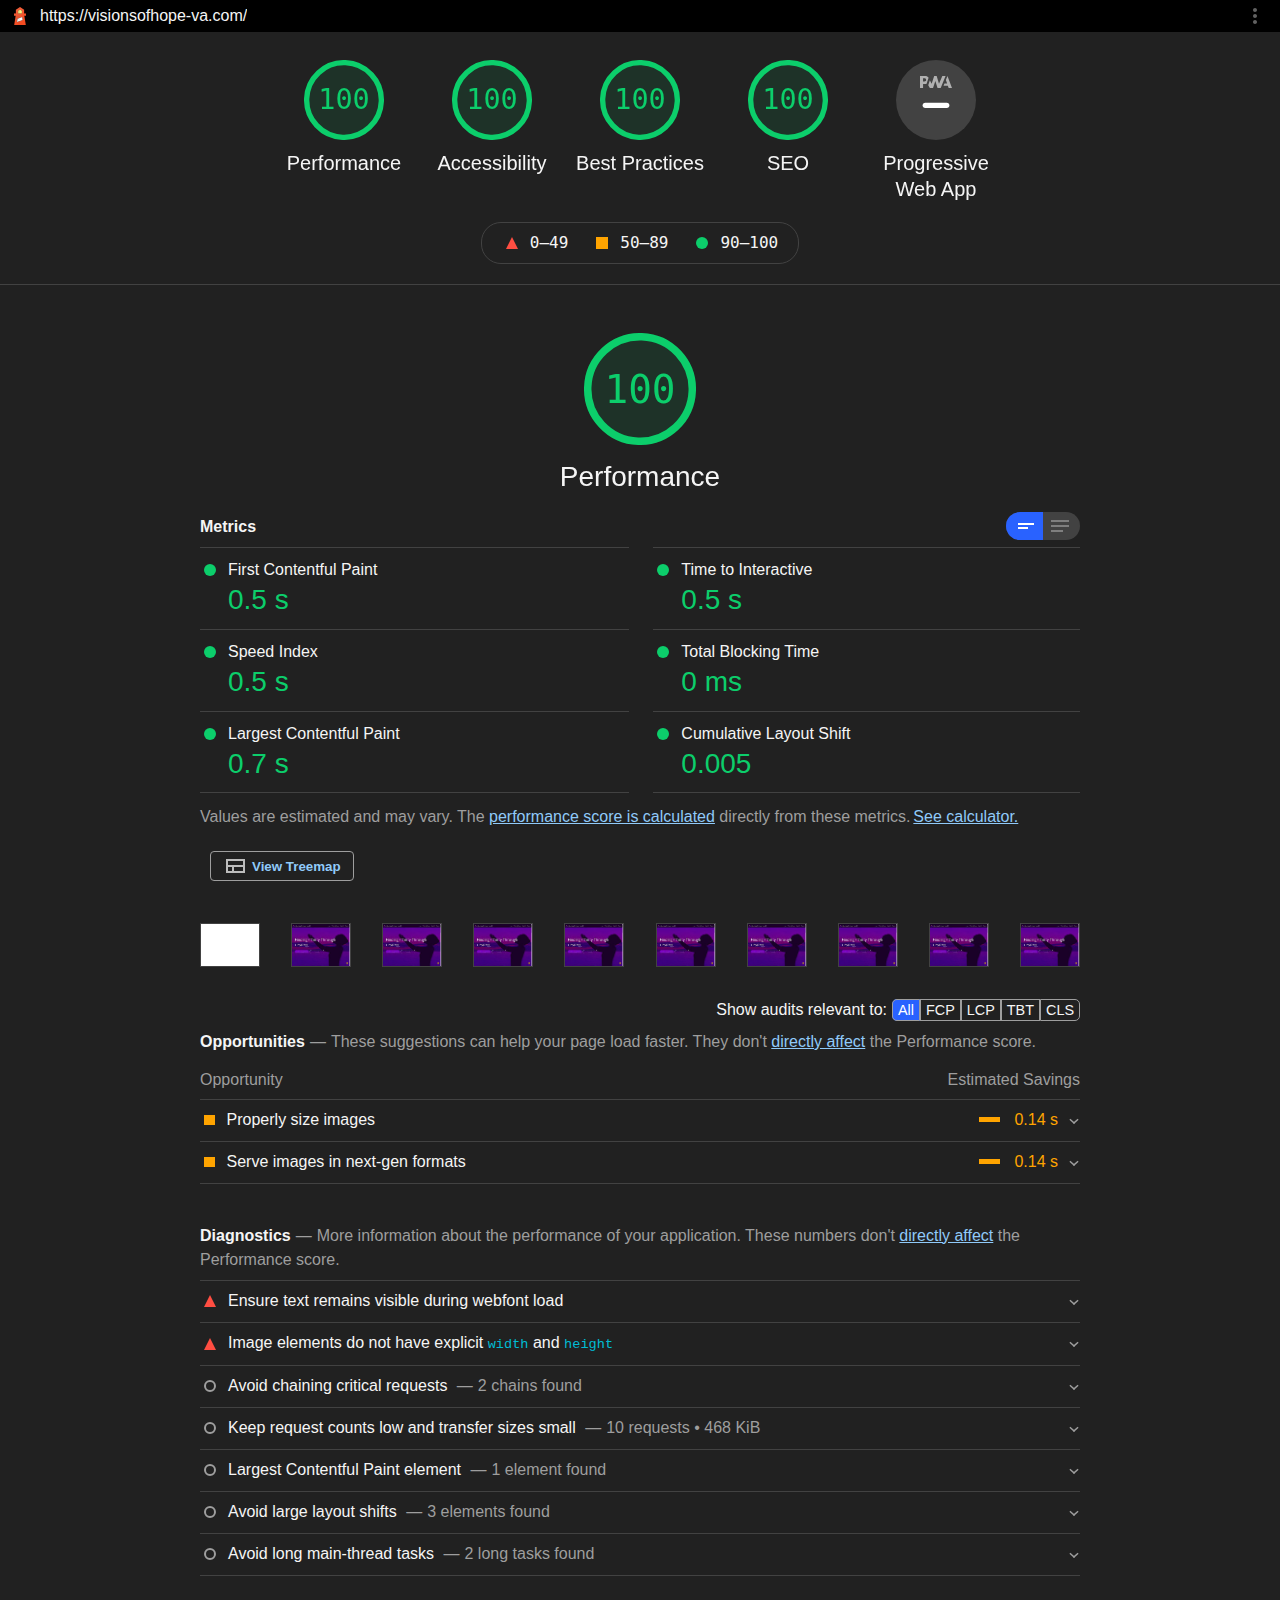
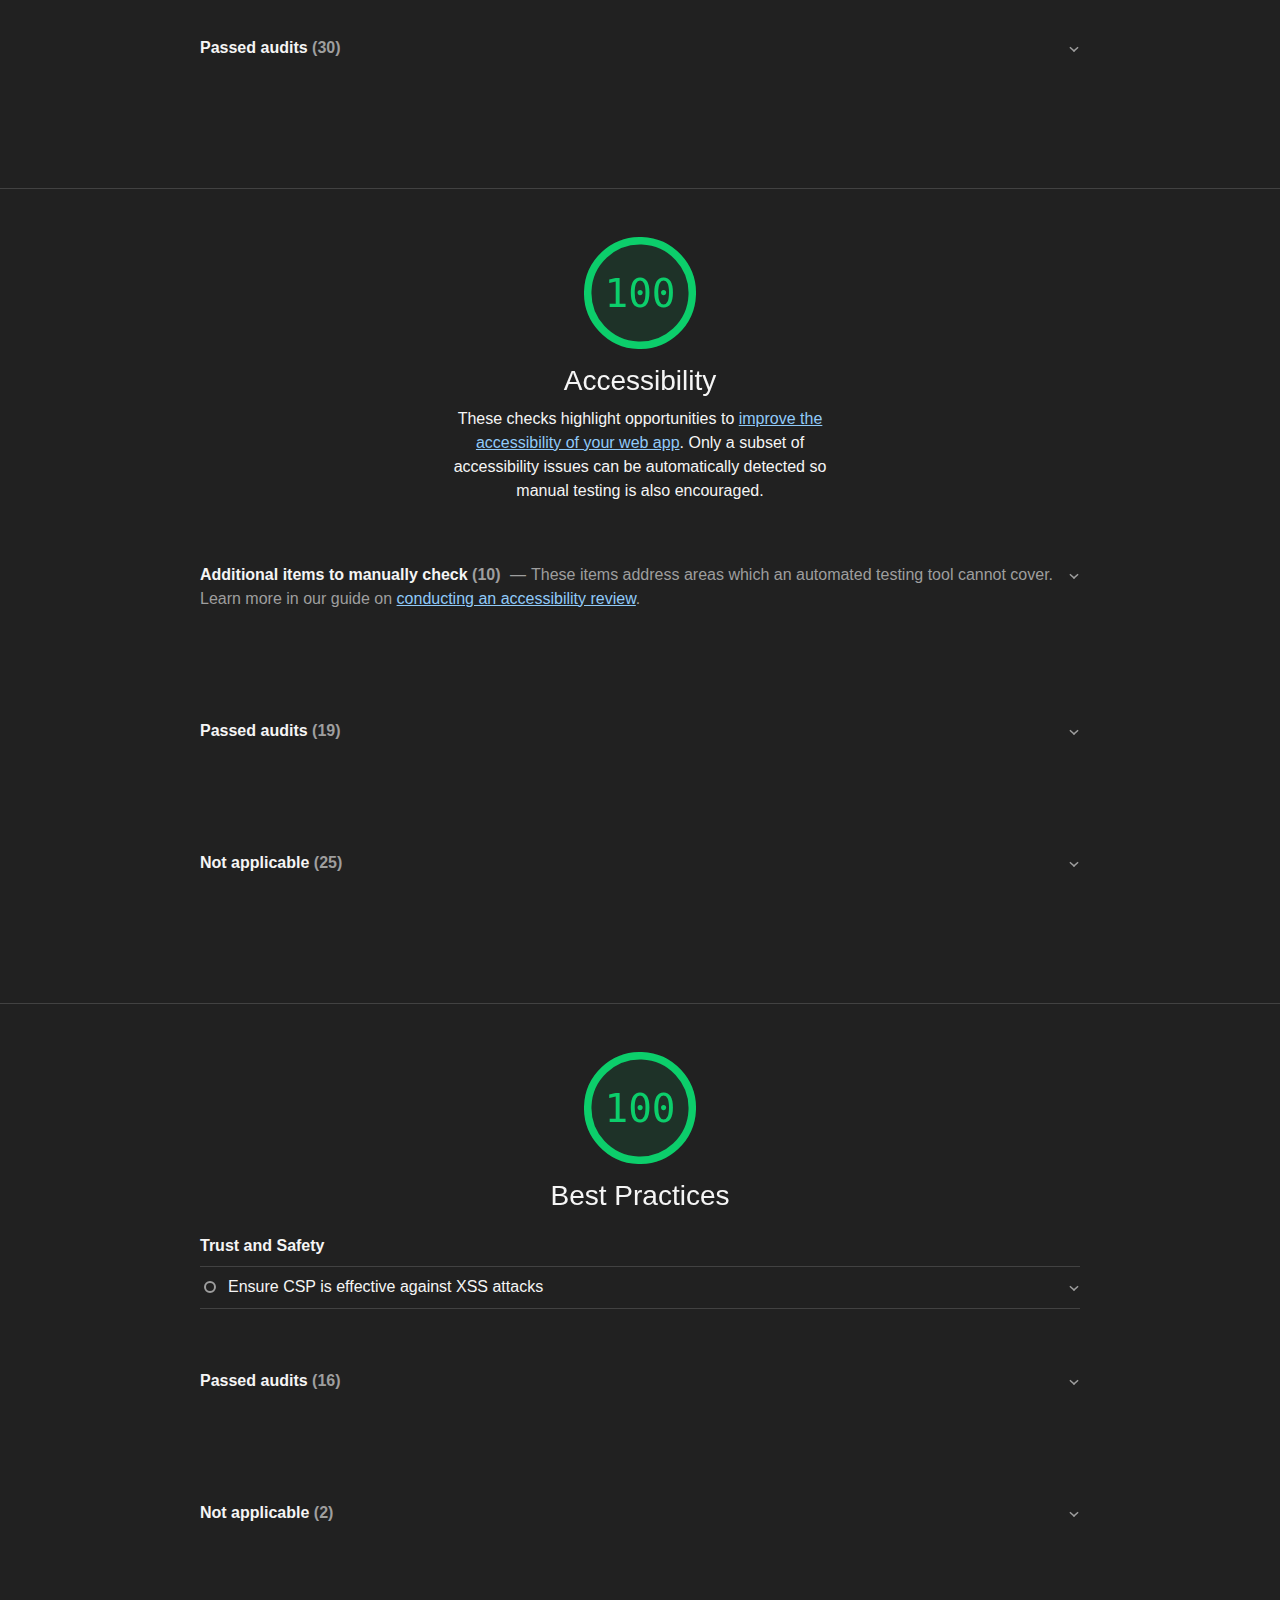
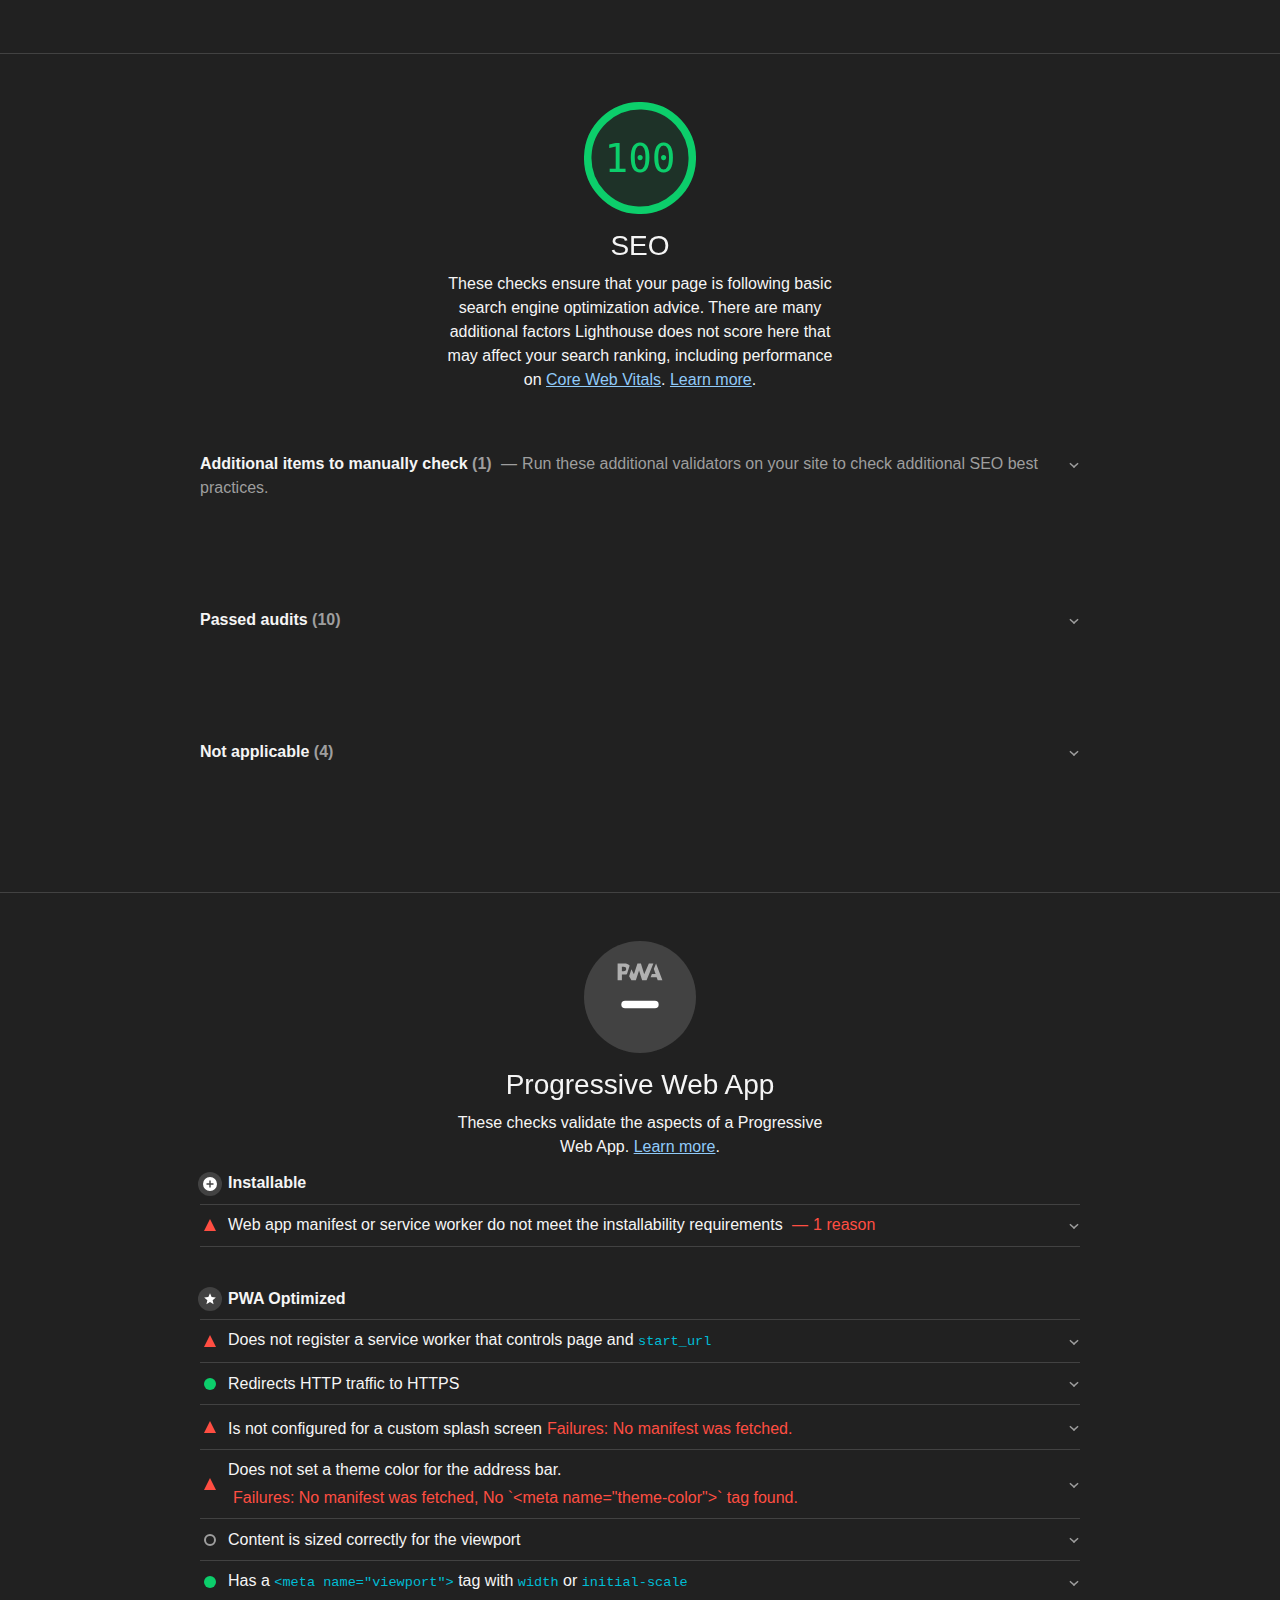
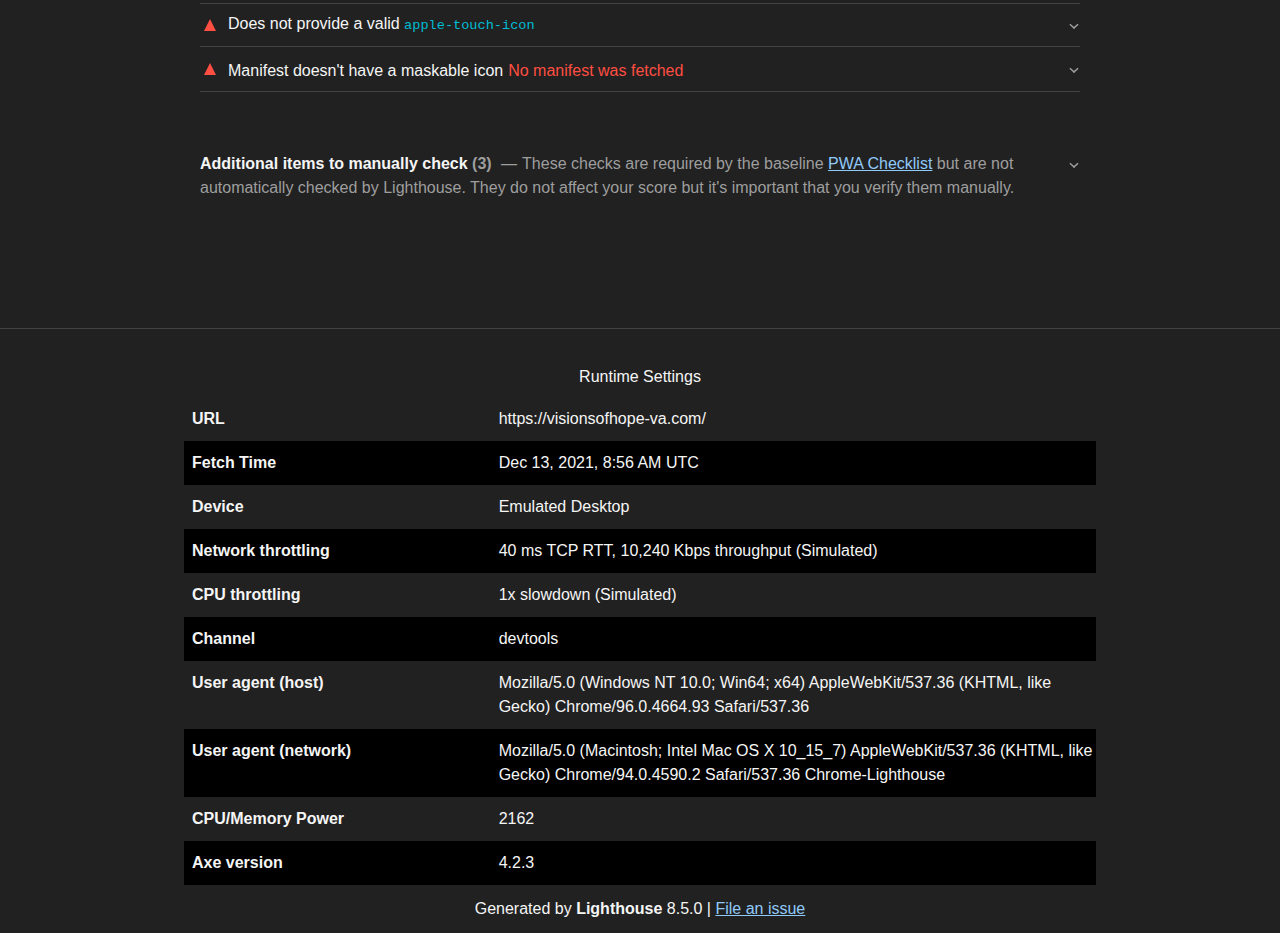
==== visionsofhope_lighthouse.html @ 6f6ae731 "added link to vohps lighthouse scores" ====
<!--
@license
Copyright 2018 The Lighthouse Authors. All Rights Reserved.

Licensed under the Apache License, Version 2.0 (the "License");
you may not use this file except in compliance with the License.
You may obtain a copy of the License at

http://www.apache.org/licenses/LICENSE-2.0

Unless required by applicable law or agreed to in writing, software
distributed under the License is distributed on an "AS-IS" BASIS,
WITHOUT WARRANTIES OR CONDITIONS OF ANY KIND, either express or implied.
See the License for the specific language governing permissions and
limitations under the License.
-->
<!doctype html>
<html lang="en">
<head>
  <meta charset="utf-8">
  <meta name="viewport" content="width=device-width, initial-scale=1, minimum-scale=1">
  <link rel="icon" href="[data-uri]">
  <title>Lighthouse Report</title>
  <style>/**
 * @license
 * Copyright 2017 The Lighthouse Authors. All Rights Reserved.
 *
 * Licensed under the Apache License, Version 2.0 (the "License");
 * you may not use this file except in compliance with the License.
 * You may obtain a copy of the License at
 *
 *      http://www.apache.org/licenses/LICENSE-2.0
 *
 * Unless required by applicable law or agreed to in writing, software
 * distributed under the License is distributed on an "AS-IS" BASIS,
 * WITHOUT WARRANTIES OR CONDITIONS OF ANY KIND, either express or implied.
 * See the License for the specific language governing permissions and
 * limitations under the License.
 */

/*
  Naming convention:

  If a variable is used for a specific component: --{component}-{property name}-{modifier}

  Both {component} and {property name} should be kebab-case. If the target is the entire page,
  use 'report' for the component. The property name should not be abbreviated. Use the
  property name the variable is intended for - if it's used for multiple, a common descriptor
  is fine (ex: 'size' for a variable applied to 'width' and 'height'). If a variable is shared
  across multiple components, either create more variables or just drop the "{component}-"
  part of the name. Append any modifiers at the end (ex: 'big', 'dark').

  For colors: --color-{hue}-{intensity}

  {intensity} is the Material Design tag - 700, A700, etc.
*/
.lh-vars {
  /* Palette using Material Design Colors
   * https://www.materialui.co/colors */
  --color-amber-50: #FFF8E1;
  --color-blue-200: #90CAF9;
  --color-blue-900: #0D47A1;
  --color-blue-A700: #2962FF;
  --color-cyan-500: #00BCD4;
  --color-gray-100: #F5F5F5;
  --color-gray-300: #CFCFCF;
  --color-gray-200: #E0E0E0;
  --color-gray-400: #BDBDBD;
  --color-gray-50: #FAFAFA;
  --color-gray-500: #9E9E9E;
  --color-gray-600: #757575;
  --color-gray-700: #616161;
  --color-gray-800: #424242;
  --color-gray-900: #212121;
  --color-gray: #000000;
  --color-green-700: #018642;
  --color-green: #0CCE6B;
  --color-lime-400: #D3E156;
  --color-orange-50: #FFF3E0;
  --color-orange-700: #D04900;
  --color-orange: #FFA400;
  --color-red-700: #EB0F00;
  --color-red: #FF4E42;
  --color-teal-600: #00897B;
  --color-white: #FFFFFF;

  /* Context-specific colors */
  --color-average-secondary: var(--color-orange-700);
  --color-average: var(--color-orange);
  --color-fail-secondary: var(--color-red-700);
  --color-fail: var(--color-red);
  --color-hover: var(--color-gray-50);
  --color-informative: var(--color-blue-900);
  --color-pass-secondary: var(--color-green-700);
  --color-pass: var(--color-green);
  --color-not-applicable: var(--color-gray-600);

  /* Component variables */
  --audit-description-padding-left: calc(var(--score-icon-size) + var(--score-icon-margin-left) + var(--score-icon-margin-right));
  --audit-explanation-line-height: 16px;
  --audit-group-margin-bottom: 40px;
  --audit-group-padding-vertical: 8px;
  --audit-margin-horizontal: 5px;
  --audit-padding-vertical: 8px;
  --category-header-font-size: 20px;
  --category-padding: 40px;
  --chevron-line-stroke: var(--color-gray-600);
  --chevron-size: 12px;
  --default-padding: 12px;
  --env-item-background-color: var(--color-gray-100);
  --env-item-font-size: 28px;
  --env-item-line-height: 36px;
  --env-item-padding: 10px 0px;
  --env-name-min-width: 220px;
  --footer-padding-vertical: 16px;
  --gauge-circle-size-big: 112px;
  --gauge-circle-size: 80px;
  --gauge-label-font-size-big: 28px;
  --gauge-label-font-size: 20px;
  --gauge-label-line-height-big: 36px;
  --gauge-label-line-height: 26px;
  --gauge-percentage-font-size-big: 38px;
  --gauge-percentage-font-size: 28px;
  --gauge-wrapper-width: 148px;
  --header-line-height: 24px;
  --highlighter-background-color: var(--report-text-color);
  --icon-square-size: calc(var(--score-icon-size) * 0.88);
  --image-preview-size: 48px;
  --metric-toggle-lines-fill: #7F7F7F;
  --metric-value-font-size: 28px;
  --metrics-toggle-background-color: var(--color-gray-200);
  --plugin-badge-background-color: var(--color-white);
  --plugin-badge-size-big: calc(var(--gauge-circle-size-big) / 2.7);
  --plugin-badge-size: calc(var(--gauge-circle-size) / 2.7);
  --plugin-icon-size: 65%;
  --pwa-icon-margin: 0 6px 0 -2px;
  --pwa-icon-size: var(--topbar-logo-size);
  --report-background-color: #fff;
  --report-border-color-secondary: #ebebeb;
  --report-font-family-monospace: 'Roboto Mono', 'Menlo', 'dejavu sans mono', 'Consolas', 'Lucida Console', monospace;
  --report-font-family: Roboto, Helvetica, Arial, sans-serif;
  --report-font-size: 16px;
  --report-icon-size: var(--score-icon-background-size);
  --report-line-height: 24px;
  --report-min-width: 400px;
  --report-monospace-font-size: calc(var(--report-font-size) * 0.85);
  --report-text-color-secondary: var(--color-gray-800);
  --report-text-color: var(--color-gray-900);
  --report-width: calc(60 * var(--report-font-size));
  --score-container-padding: 8px;
  --score-icon-background-size: 24px;
  --score-icon-margin-left: 4px;
  --score-icon-margin-right: 12px;
  --score-icon-margin: 0 var(--score-icon-margin-right) 0 var(--score-icon-margin-left);
  --score-icon-size: 12px;
  --score-icon-size-big: 16px;
  --scores-container-padding: 20px 0 20px 0;
  --scorescale-height: 6px;
  --scorescale-width: 18px;
  --screenshot-overlay-background: rgba(0, 0, 0, 0.3);
  --section-padding-vertical: 12px;
  --snippet-background-color: var(--color-gray-50);
  --snippet-color: #0938C2;
  --sparkline-height: 5px;
  --stackpack-padding-horizontal: 10px;
  --sticky-header-background-color: var(--report-background-color);
  --table-higlight-background-color: hsla(0, 0%, 75%, 0.1);
  --tools-icon-color: var(--color-gray-600);
  --topbar-background-color: var(--color-gray-100);
  --topbar-height: 32px;
  --topbar-logo-size: 24px;
  --topbar-padding: 0 8px;
  --toplevel-warning-background-color: var(--color-orange-50);
  --toplevel-warning-message-text-color: #BD4200;
  --toplevel-warning-padding: 18px;
  --toplevel-warning-text-color: var(--report-text-color);

  /* SVGs */
  --plugin-icon-url-dark: url('data:image/svg+xml;utf8,<svg xmlns="http://www.w3.org/2000/svg" width="24px" height="24px" viewBox="0 0 24 24" fill="%23FFFFFF"><path d="M0 0h24v24H0z" fill="none"/><path d="M20.5 11H19V7c0-1.1-.9-2-2-2h-4V3.5C13 2.12 11.88 1 10.5 1S8 2.12 8 3.5V5H4c-1.1 0-1.99.9-1.99 2v3.8H3.5c1.49 0 2.7 1.21 2.7 2.7s-1.21 2.7-2.7 2.7H2V20c0 1.1.9 2 2 2h3.8v-1.5c0-1.49 1.21-2.7 2.7-2.7 1.49 0 2.7 1.21 2.7 2.7V22H17c1.1 0 2-.9 2-2v-4h1.5c1.38 0 2.5-1.12 2.5-2.5S21.88 11 20.5 11z"/></svg>');
  --plugin-icon-url: url('data:image/svg+xml;utf8,<svg xmlns="http://www.w3.org/2000/svg" width="24px" height="24px" viewBox="0 0 24 24" fill="%23757575"><path d="M0 0h24v24H0z" fill="none"/><path d="M20.5 11H19V7c0-1.1-.9-2-2-2h-4V3.5C13 2.12 11.88 1 10.5 1S8 2.12 8 3.5V5H4c-1.1 0-1.99.9-1.99 2v3.8H3.5c1.49 0 2.7 1.21 2.7 2.7s-1.21 2.7-2.7 2.7H2V20c0 1.1.9 2 2 2h3.8v-1.5c0-1.49 1.21-2.7 2.7-2.7 1.49 0 2.7 1.21 2.7 2.7V22H17c1.1 0 2-.9 2-2v-4h1.5c1.38 0 2.5-1.12 2.5-2.5S21.88 11 20.5 11z"/></svg>');

  --pass-icon-url: url('data:image/svg+xml;utf8,<svg xmlns="http://www.w3.org/2000/svg" viewBox="0 0 48 48"><title>check</title><path fill="%23178239" d="M24 4C12.95 4 4 12.95 4 24c0 11.04 8.95 20 20 20 11.04 0 20-8.96 20-20 0-11.05-8.96-20-20-20zm-4 30L10 24l2.83-2.83L20 28.34l15.17-15.17L38 16 20 34z"/></svg>');
  --average-icon-url: url('data:image/svg+xml;utf8,<svg xmlns="http://www.w3.org/2000/svg" viewBox="0 0 48 48"><title>info</title><path fill="%23E67700" d="M24 4C12.95 4 4 12.95 4 24s8.95 20 20 20 20-8.95 20-20S35.05 4 24 4zm2 30h-4V22h4v12zm0-16h-4v-4h4v4z"/></svg>');
  --fail-icon-url: url('data:image/svg+xml;utf8,<svg xmlns="http://www.w3.org/2000/svg" viewBox="0 0 48 48"><title>warn</title><path fill="%23C7221F" d="M2 42h44L24 4 2 42zm24-6h-4v-4h4v4zm0-8h-4v-8h4v8z"/></svg>');

  --pwa-installable-gray-url: url('data:image/svg+xml;utf8,<svg xmlns="http://www.w3.org/2000/svg"><g fill="none" fill-rule="nonzero"><circle fill="%23DAE0E3" cx="12" cy="12" r="12"/><path d="M12 5a7 7 0 1 0 0 14 7 7 0 0 0 0-14zm3.5 7.7h-2.8v2.8h-1.4v-2.8H8.5v-1.4h2.8V8.5h1.4v2.8h2.8v1.4z" fill="%23FFF"/></g></svg>');
  --pwa-optimized-gray-url: url('data:image/svg+xml;utf8,<svg xmlns="http://www.w3.org/2000/svg"><g fill="none" fill-rule="evenodd"><rect fill="%23DAE0E3" width="24" height="24" rx="12"/><path fill="%23FFF" d="M12 15.07l3.6 2.18-.95-4.1 3.18-2.76-4.2-.36L12 6.17l-1.64 3.86-4.2.36 3.2 2.76-.96 4.1z"/><path d="M5 5h14v14H5z"/></g></svg>');

  --pwa-installable-gray-url-dark: url('data:image/svg+xml;utf8,<svg xmlns="http://www.w3.org/2000/svg"><g fill="none" fill-rule="nonzero"><circle fill="%23424242" cx="12" cy="12" r="12"/><path d="M12 5a7 7 0 1 0 0 14 7 7 0 0 0 0-14zm3.5 7.7h-2.8v2.8h-1.4v-2.8H8.5v-1.4h2.8V8.5h1.4v2.8h2.8v1.4z" fill="%23FFF"/></g></svg>');
  --pwa-optimized-gray-url-dark: url('data:image/svg+xml;utf8,<svg xmlns="http://www.w3.org/2000/svg"><g fill="none" fill-rule="evenodd"><rect fill="%23424242" width="24" height="24" rx="12"/><path fill="%23FFF" d="M12 15.07l3.6 2.18-.95-4.1 3.18-2.76-4.2-.36L12 6.17l-1.64 3.86-4.2.36 3.2 2.76-.96 4.1z"/><path d="M5 5h14v14H5z"/></g></svg>');

  --pwa-installable-color-url: url('data:image/svg+xml;utf8,<svg xmlns="http://www.w3.org/2000/svg"><g fill-rule="nonzero" fill="none"><circle fill="%230CCE6B" cx="12" cy="12" r="12"/><path d="M12 5a7 7 0 1 0 0 14 7 7 0 0 0 0-14zm3.5 7.7h-2.8v2.8h-1.4v-2.8H8.5v-1.4h2.8V8.5h1.4v2.8h2.8v1.4z" fill="%23FFF"/></g></svg>');
  --pwa-optimized-color-url: url('data:image/svg+xml;utf8,<svg xmlns="http://www.w3.org/2000/svg"><g fill="none" fill-rule="evenodd"><rect fill="%230CCE6B" width="24" height="24" rx="12"/><path d="M5 5h14v14H5z"/><path fill="%23FFF" d="M12 15.07l3.6 2.18-.95-4.1 3.18-2.76-4.2-.36L12 6.17l-1.64 3.86-4.2.36 3.2 2.76-.96 4.1z"/></g></svg>');
}

@media not print {
  .lh-vars.lh-dark {
    /* Pallete */
    --color-gray-200: var(--color-gray-800);
    --color-gray-300: #616161;
    --color-gray-400: var(--color-gray-600);
    --color-gray-700: var(--color-gray-400);
    --color-gray-50: #757575;
    --color-gray-600: var(--color-gray-500);
    --color-green-700: var(--color-green);
    --color-orange-700: var(--color-orange);
    --color-red-700: var(--color-red);
    --color-teal-600: var(--color-cyan-500);

    /* Context-specific colors */
    --color-hover: rgba(0, 0, 0, 0.2);
    --color-informative: var(--color-blue-200);

    /* Component variables */
    --env-item-background-color: var(--color-gray);
    --plugin-badge-background-color: var(--color-gray-800);
    --report-background-color: var(--color-gray-900);
    --report-border-color-secondary: var(--color-gray-200);
    --report-text-color-secondary: var(--color-gray-400);
    --report-text-color: var(--color-gray-100);
    --snippet-color: var(--color-cyan-500);
    --topbar-background-color: var(--color-gray);
  	--toplevel-warning-background-color: #544B40;
  	--toplevel-warning-message-text-color: var(--color-orange-700);
	--toplevel-warning-text-color: var(--color-gray-100);

    /* SVGs */
    --plugin-icon-url: var(--plugin-icon-url-dark);
    --pwa-installable-gray-url: var(--pwa-installable-gray-url-dark);
    --pwa-optimized-gray-url: var(--pwa-optimized-gray-url-dark);
  }
}

@media only screen and (max-width: 480px) {
  .lh-vars {
    --audit-group-margin-bottom: 20px;
    --category-padding: 24px;
    --env-name-min-width: 120px;
    --gauge-circle-size-big: 96px;
    --gauge-circle-size: 72px;
    --gauge-label-font-size-big: 22px;
    --gauge-label-font-size: 14px;
    --gauge-label-line-height-big: 26px;
    --gauge-label-line-height: 20px;
    --gauge-percentage-font-size-big: 34px;
    --gauge-percentage-font-size: 26px;
    --gauge-wrapper-width: 112px;
    --header-padding: 16px 0 16px 0;
    --image-preview-size: 24px;
    --plugin-icon-size: 75%;
    --pwa-icon-margin: 0 7px 0 -3px;
    --report-font-size: 14px;
    --report-line-height: 20px;
    --score-icon-margin-left: 2px;
    --score-icon-size: 10px;
    --topbar-height: 28px;
    --topbar-logo-size: 20px;
  }

  /* Not enough space to adequately show the relative savings bars. */
  .lh-sparkline {
    display: none;
  }
}

.lh-vars.lh-devtools {
  --audit-explanation-line-height: 14px;
  --audit-group-margin-bottom: 20px;
  --audit-group-padding-vertical: 12px;
  --audit-padding-vertical: 4px;
  --category-header-font-size: 16px;
  --category-padding: 12px;
  --default-padding: 12px;
  --env-name-min-width: 120px;
  --footer-padding-vertical: 8px;
  --gauge-circle-size-big: 72px;
  --gauge-circle-size: 64px;
  --gauge-label-font-size-big: 22px;
  --gauge-label-font-size: 14px;
  --gauge-label-line-height-big: 26px;
  --gauge-label-line-height: 20px;
  --gauge-percentage-font-size-big: 34px;
  --gauge-percentage-font-size: 26px;
  --gauge-wrapper-width: 97px;
  --header-line-height: 20px;
  --header-padding: 16px 0 16px 0;
  --screenshot-overlay-background: transparent;
  --plugin-icon-size: 75%;
  --pwa-icon-margin: 0 7px 0 -3px;
  --report-font-family-monospace: 'Menlo', 'dejavu sans mono', 'Consolas', 'Lucida Console', monospace;
  --report-font-family: '.SFNSDisplay-Regular', 'Helvetica Neue', 'Lucida Grande', sans-serif;
  --report-font-size: 12px;
  --report-line-height: 20px;
  --score-icon-margin-left: 2px;
  --score-icon-size: 10px;
  --section-padding-vertical: 8px;
}

.lh-devtools.lh-root {
  height: 100%;
}
.lh-devtools.lh-root img {
  /* Override devtools default 'min-width: 0' so svg without size in a flexbox isn't collapsed. */
  min-width: auto;
}
.lh-devtools .lh-container {
  overflow-y: scroll;
  height: calc(100% - var(--topbar-height));
}
@media print {
  .lh-devtools .lh-container {
    overflow: unset;
  }
}
.lh-devtools .lh-sticky-header {
  /* This is normally the height of the topbar, but we want it to stick to the top of our scroll container .lh-container` */
  top: 0;
}

@keyframes fadeIn {
  0% { opacity: 0;}
  100% { opacity: 0.6;}
}

.lh-root *, .lh-root *::before, .lh-root *::after {
  box-sizing: border-box;
  -webkit-font-smoothing: antialiased;
}

.lh-root {
  font-family: var(--report-font-family);
  font-size: var(--report-font-size);
  margin: 0;
  line-height: var(--report-line-height);
  background: var(--report-background-color);
  scroll-behavior: smooth;
  color: var(--report-text-color);
}

.lh-root :focus {
    outline: -webkit-focus-ring-color auto 3px;
}
.lh-root summary:focus {
    outline: none;
    box-shadow: 0 0 0 1px hsl(217, 89%, 61%);
}

.lh-root [hidden] {
  display: none !important;
}

.lh-root pre {
  margin: 0;
}

.lh-root details > summary {
  cursor: pointer;
}

.lh-container {
  /*
  Text wrapping in the report is so much FUN!
  We have a `word-break: break-word;` globally here to prevent a few common scenarios, namely
  long non-breakable text (usually URLs) found in:
    1. The footer
    2. .lh-node (outerHTML)
    3. .lh-code

  With that sorted, the next challenge is appropriate column sizing and text wrapping inside our
  .lh-details tables. Even more fun.
    * We don't want table headers ("Potential Savings (ms)") to wrap or their column values, but
    we'd be happy for the URL column to wrap if the URLs are particularly long.
    * We want the narrow columns to remain narrow, providing the most column width for URL
    * We don't want the table to extend past 100% width.
    * Long URLs in the URL column can wrap. Util.getURLDisplayName maxes them out at 64 characters,
      but they do not get any overflow:ellipsis treatment.
  */
  word-break: break-word;
}

.lh-audit-group a,
.lh-category-header__description a,
.lh-audit__description a,
.lh-warnings a,
.lh-footer a,
.lh-table-column--link a {
  color: var(--color-informative);
}

.lh-audit__description, .lh-audit__stackpack {
  --inner-audit-padding-right: var(--stackpack-padding-horizontal);
  padding-left: var(--audit-description-padding-left);
  padding-right: var(--inner-audit-padding-right);
  padding-top: 8px;
  padding-bottom: 8px;
}

.lh-details {
  font-size: var(--report-font-size);
  margin-top: var(--default-padding);
  margin-bottom: var(--default-padding);
  margin-left: var(--audit-description-padding-left);
  /* whatever the .lh-details side margins are */
  width: 100%;
}

.lh-audit__stackpack {
  display: flex;
  align-items: center;
}

.lh-audit__stackpack__img {
  max-width: 50px;
  margin-right: var(--default-padding)
}

/* Report header */

.lh-report-icon {
  display: flex;
  align-items: center;
  padding: 10px 12px;
  cursor: pointer;
}
.lh-report-icon[disabled] {
  opacity: 0.3;
  pointer-events: none;
}

.lh-report-icon::before {
  content: "";
  margin-right: 5px;
  background-repeat: no-repeat;
  width: var(--report-icon-size);
  height: var(--report-icon-size);
  opacity: 0.7;
}
.lh-report-icon:hover::before {
  opacity: 1;
}
.lh-dark .lh-report-icon::before {
  filter: invert(1);
}
.lh-report-icon--print::before {
  background-image: url('data:image/svg+xml;utf8,<svg xmlns="http://www.w3.org/2000/svg" width="24" height="24" viewBox="0 0 24 24"><path d="M19 8H5c-1.66 0-3 1.34-3 3v6h4v4h12v-4h4v-6c0-1.66-1.34-3-3-3zm-3 11H8v-5h8v5zm3-7c-.55 0-1-.45-1-1s.45-1 1-1 1 .45 1 1-.45 1-1 1zm-1-9H6v4h12V3z"/><path fill="none" d="M0 0h24v24H0z"/></svg>');
}
.lh-report-icon--copy::before {
  background-image: url('data:image/svg+xml;utf8,<svg height="24" viewBox="0 0 24 24" width="24" xmlns="http://www.w3.org/2000/svg"><path d="M0 0h24v24H0z" fill="none"/><path d="M16 1H4c-1.1 0-2 .9-2 2v14h2V3h12V1zm3 4H8c-1.1 0-2 .9-2 2v14c0 1.1.9 2 2 2h11c1.1 0 2-.9 2-2V7c0-1.1-.9-2-2-2zm0 16H8V7h11v14z"/></svg>');
}
.lh-report-icon--open::before {
  background-image: url('data:image/svg+xml;utf8,<svg height="24" viewBox="0 0 24 24" width="24" xmlns="http://www.w3.org/2000/svg"><path d="M0 0h24v24H0z" fill="none"/><path d="M19 4H5c-1.11 0-2 .9-2 2v12c0 1.1.89 2 2 2h4v-2H5V8h14v10h-4v2h4c1.1 0 2-.9 2-2V6c0-1.1-.89-2-2-2zm-7 6l-4 4h3v6h2v-6h3l-4-4z"/></svg>');
}
.lh-report-icon--download::before {
  background-image: url('data:image/svg+xml;utf8,<svg height="24" viewBox="0 0 24 24" width="24" xmlns="http://www.w3.org/2000/svg"><path d="M19 9h-4V3H9v6H5l7 7 7-7zM5 18v2h14v-2H5z"/><path d="M0 0h24v24H0z" fill="none"/></svg>');
}
.lh-report-icon--dark::before {
  background-image:url('data:image/svg+xml;utf8,<svg xmlns="http://www.w3.org/2000/svg" height="24" viewBox="0 0 100 125"><path d="M50 23.587c-16.27 0-22.799 12.574-22.799 21.417 0 12.917 10.117 22.451 12.436 32.471h20.726c2.32-10.02 12.436-19.554 12.436-32.471 0-8.843-6.528-21.417-22.799-21.417zM39.637 87.161c0 3.001 1.18 4.181 4.181 4.181h.426l.41 1.231C45.278 94.449 46.042 95 48.019 95h3.963c1.978 0 2.74-.551 3.365-2.427l.409-1.231h.427c3.002 0 4.18-1.18 4.18-4.181V80.91H39.637v6.251zM50 18.265c1.26 0 2.072-.814 2.072-2.073v-9.12C52.072 5.813 51.26 5 50 5c-1.259 0-2.072.813-2.072 2.073v9.12c0 1.259.813 2.072 2.072 2.072zM68.313 23.727c.994.774 2.135.634 2.91-.357l5.614-7.187c.776-.992.636-2.135-.356-2.909-.992-.776-2.135-.636-2.91.357l-5.613 7.186c-.778.993-.636 2.135.355 2.91zM91.157 36.373c-.306-1.222-1.291-1.815-2.513-1.51l-8.85 2.207c-1.222.305-1.814 1.29-1.51 2.512.305 1.223 1.291 1.814 2.513 1.51l8.849-2.206c1.223-.305 1.816-1.291 1.511-2.513zM86.757 60.48l-8.331-3.709c-1.15-.512-2.225-.099-2.736 1.052-.512 1.151-.1 2.224 1.051 2.737l8.33 3.707c1.15.514 2.225.101 2.736-1.05.513-1.149.1-2.223-1.05-2.737zM28.779 23.37c.775.992 1.917 1.131 2.909.357.992-.776 1.132-1.917.357-2.91l-5.615-7.186c-.775-.992-1.917-1.132-2.909-.357s-1.131 1.917-.356 2.909l5.614 7.187zM21.715 39.583c.305-1.223-.288-2.208-1.51-2.513l-8.849-2.207c-1.222-.303-2.208.289-2.513 1.511-.303 1.222.288 2.207 1.511 2.512l8.848 2.206c1.222.304 2.208-.287 2.513-1.509zM21.575 56.771l-8.331 3.711c-1.151.511-1.563 1.586-1.05 2.735.511 1.151 1.586 1.563 2.736 1.052l8.331-3.711c1.151-.511 1.563-1.586 1.05-2.735-.512-1.15-1.585-1.562-2.736-1.052z"/></svg>');
}
.lh-report-icon--treemap::before {
  background-image: url('data:image/svg+xml;utf8,<svg xmlns="http://www.w3.org/2000/svg" height="24px" viewBox="0 0 24 24" width="24px" fill="black"><path d="M0 0h24v24H0V0z" fill="none"/><path d="M3 5v14h19V5H3zm2 2h15v4H5V7zm0 10v-4h4v4H5zm6 0v-4h9v4h-9z"/></svg>');
}

.lh-buttons {
  display: flex;
  flex-wrap: wrap;
}
.lh-button {
  margin: 10px;
  height: 30px;
  border: 1px solid var(--color-gray-600);
  border-radius: 4px;
  font-weight: bold;
  color: rgb(26, 115, 232);
  background-color: var(--report-background-color);
}
.lh-dark .lh-button {
  color: var(--color-blue-200);
}

/* Node */
.lh-node__snippet {
  font-family: var(--report-font-family-monospace);
  color: var(--snippet-color);
  font-size: var(--report-monospace-font-size);
  line-height: 20px;
}

/* Score */

.lh-audit__score-icon {
  width: var(--score-icon-size);
  height: var(--score-icon-size);
  margin: var(--score-icon-margin);
}

.lh-audit--pass .lh-audit__display-text {
  color: var(--color-pass-secondary);
}
.lh-audit--pass .lh-audit__score-icon,
.lh-scorescale-range--pass::before {
  border-radius: 100%;
  background: var(--color-pass);
}

.lh-audit--average .lh-audit__display-text {
  color: var(--color-average-secondary);
}
.lh-audit--average .lh-audit__score-icon,
.lh-scorescale-range--average::before {
  background: var(--color-average);
  width: var(--icon-square-size);
  height: var(--icon-square-size);
}

.lh-audit--fail .lh-audit__display-text {
  color: var(--color-fail-secondary);
}
.lh-audit--fail .lh-audit__score-icon,
.lh-audit--error .lh-audit__score-icon,
.lh-scorescale-range--fail::before {
  border-left: calc(var(--score-icon-size) / 2) solid transparent;
  border-right: calc(var(--score-icon-size) / 2) solid transparent;
  border-bottom: var(--score-icon-size) solid var(--color-fail);
}

.lh-audit--manual .lh-audit__display-text,
.lh-audit--notapplicable .lh-audit__display-text {
  color: var(--color-gray-600);
}
.lh-audit--manual .lh-audit__score-icon,
.lh-audit--notapplicable .lh-audit__score-icon {
  border: 2px solid var(--color-gray-400);
  border-radius: 100%;
  background: none;
}

.lh-audit--informative .lh-audit__display-text {
  color: var(--color-gray-600);
}

.lh-audit--informative .lh-audit__score-icon {
  border: 2px solid var(--color-gray-400);
  border-radius: 100%;
}

.lh-audit__description,
.lh-audit__stackpack {
  color: var(--report-text-color-secondary);
}
.lh-audit__adorn {
  border: 1px solid slategray;
  border-radius: 3px;
  margin: 0 3px;
  padding: 0 2px;
  line-height: 1.1;
  display: inline-block;
  font-size: 90%;
}

.lh-category-header__description  {
  font-size: var(--report-font-size);
  text-align: center;
  margin: 0px auto;
  max-width: 400px;
}


.lh-audit__display-text,
.lh-load-opportunity__sparkline,
.lh-chevron-container {
  margin: 0 var(--audit-margin-horizontal);
}
.lh-chevron-container {
  margin-right: 0;
}

.lh-audit__title-and-text {
  flex: 1;
}

.lh-audit__title-and-text code {
  color: var(--snippet-color);
  font-size: var(--report-monospace-font-size);
}

/* Prepend display text with em dash separator. But not in Opportunities. */
.lh-audit__display-text:not(:empty):before {
  content: '—';
  margin-right: var(--audit-margin-horizontal);
}
.lh-audit-group.lh-audit-group--load-opportunities .lh-audit__display-text:not(:empty):before {
  display: none;
}

/* Expandable Details (Audit Groups, Audits) */
.lh-audit__header {
  display: flex;
  align-items: center;
  font-weight: 500;
  padding: var(--audit-padding-vertical) 0;
}

.lh-audit--load-opportunity .lh-audit__header {
  display: block;
}


.lh-metricfilter {
  text-align: right;
  margin-top: var(--default-padding);
}

.lh-metricfilter__radio {
  position: absolute;
  left: -9999px;
}
.lh-metricfilter input[type='radio']:focus-visible + label {
  outline: -webkit-focus-ring-color auto 1px;
}

.lh-metricfilter__label {
  border: solid 1px var(--color-gray-400);
  align-items: center;
  justify-content: center;
  padding: 2px 5px;
  width: 50%;
  height: 28px;
  cursor: pointer;
  font-size: 90%;
}

.lh-metricfilter__label:first-of-type {
  border-top-left-radius: 5px;
  border-bottom-left-radius: 5px;
  margin-left: 5px;
}
.lh-metricfilter__label:last-of-type {
  border-top-right-radius: 5px;
  border-bottom-right-radius: 5px;
}

.lh-metricfilter__label--active {
  background: var(--color-blue-A700);
  color: var(--color-white);
}
/* Give the 'All' choice a more muted display */
.lh-metricfilter__label--active[for="metric-All"] {
  background-color: var(--color-blue-200) !important;
  color: black !important;
}

/* If audits are filtered, hide the itemcount for Passed Audits… */
.lh-category--filtered .lh-audit-group .lh-audit-group__itemcount {
  display: none;
}


.lh-audit__header:hover {
  background-color: var(--color-hover);
}

/* We want to hide the browser's default arrow marker on summary elements. Admittedly, it's complicated. */
.lh-audit-group > summary,
.lh-expandable-details > summary {
  /* Blink 89+ and Firefox will hide the arrow when display is changed from (new) default of `list-item` to block.  https://chromestatus.com/feature/6730096436051968*/
  display: block;
}
/* Safari and Blink <=88 require using the -webkit-details-marker selector */
.lh-audit-group > summary::-webkit-details-marker,
.lh-expandable-details > summary::-webkit-details-marker {
  display: none;
}

/* Perf Metric */

.lh-metrics-container {
  display: grid;
  grid-template-rows: 1fr 1fr 1fr;
  grid-auto-flow: column;
  grid-column-gap: 24px;
}

.lh-metric {
  border-top: 1px solid var(--report-border-color-secondary);
}

@media screen and (min-width: 640px) {
  .lh-metric:nth-child(3n+3) {
    border-bottom: 1px solid var(--report-border-color-secondary);
  }
}

@media screen and (max-width: 640px) {
  .lh-metrics-container {
    display: block;
  }

  .lh-metric:nth-last-child(-n+1) {
    border-bottom: 1px solid var(--report-border-color-secondary);
  }
}

.lh-metric__innerwrap {
  display: grid;
  /** 
   * Icon -- Metric Name 
   *      -- Metric Value
   */
  grid-template-columns: calc(var(--score-icon-size) + var(--score-icon-margin-left) + var(--score-icon-margin-right)) 1fr;
  align-items: center;
  padding: 10px 0;
}

.lh-metric__details {
  order: -1;
}

.lh-metric__title {
  flex: 1;
  font-weight: 500;
}

.lh-metrics__disclaimer {
  color: var(--color-gray-600);
  margin: var(--section-padding-vertical) 0;
}

.lh-calclink {
  padding-left: calc(1ex / 3);
}

.lh-metric__description {
  display: none;
  grid-column-start: 2;
  grid-column-end: 4;
  color: var(--report-text-color-secondary);
}

.lh-metric__value {
  font-size: var(--metric-value-font-size);
  margin: calc(var(--default-padding) / 2) 0;
  white-space: nowrap; /* No wrapping between metric value and the icon */
  font-weight: 500;
  grid-column-start: 2;
}

/* Change the grid to 3 columns for narrow viewport. */
@media screen and (max-width: 535px) {
  .lh-metric__innerwrap {
  /** 
   * Icon -- Metric Name -- Metric Value
   */
    grid-template-columns: calc(var(--score-icon-size) + var(--score-icon-margin-left) + var(--score-icon-margin-right)) 2fr 1fr;
  }
  .lh-metric__value {
    justify-self: end;
    grid-column-start: unset;
  }
}

/* No-JS toggle switch */
/* Keep this selector sync'd w/ `magicSelector` in report-ui-features-test.js */
 .lh-metrics-toggle__input:checked ~ .lh-metrics-container .lh-metric__description {
  display: block;
}

.lh-metrics-toggle__input {
  cursor: pointer;
  opacity: 0;
  position: absolute;
  right: 0;
  width: 74px;
  height: 28px;
  top: -3px;
}
.lh-metrics-toggle__label {
  display: flex;
  background-color: #eee;
  border-radius: 20px;
  overflow: hidden;
  position: absolute;
  right: 0;
  top: -3px;
  pointer-events: none;
}
.lh-metrics-toggle__input:focus + label {
  outline: -webkit-focus-ring-color auto 3px;
}
.lh-metrics-toggle__icon {
  display: flex;
  align-items: center;
  justify-content: center;
  padding: 2px 5px;
  width: 50%;
  height: 28px;
}
.lh-metrics-toggle__input:not(:checked) + label .lh-metrics-toggle__icon--less,
.lh-metrics-toggle__input:checked + label .lh-metrics-toggle__icon--more {
  background-color: var(--color-blue-A700);
  --metric-toggle-lines-fill: var(--color-white);
}
.lh-metrics-toggle__lines {
  fill: var(--metric-toggle-lines-fill);
}

.lh-metrics-toggle__label  {
  background-color: var(--metrics-toggle-background-color);
}

.lh-metrics-toggle__label .lh-metrics-toggle__icon--less {
  padding-left: 8px;
}
.lh-metrics-toggle__label .lh-metrics-toggle__icon--more {
  padding-right: 8px;
}

/* Pushes the metric description toggle button to the right. */
.lh-audit-group--metrics .lh-audit-group__header {
  display: flex;
}
.lh-audit-group--metrics .lh-audit-group__header span.lh-audit-group__title {
  flex: 1;
}

.lh-metric__icon,
.lh-scorescale-range::before {
  content: '';
  width: var(--score-icon-size);
  height: var(--score-icon-size);
  display: inline-block;
  margin: var(--score-icon-margin);
}

.lh-metric--pass .lh-metric__value {
  color: var(--color-pass-secondary);
}
.lh-metric--pass .lh-metric__icon {
  border-radius: 100%;
  background: var(--color-pass);
}

.lh-metric--average .lh-metric__value {
  color: var(--color-average-secondary);
}
.lh-metric--average .lh-metric__icon {
  background: var(--color-average);
  width: var(--icon-square-size);
  height: var(--icon-square-size);
}

.lh-metric--fail .lh-metric__value {
  color: var(--color-fail-secondary);
}
.lh-metric--fail .lh-metric__icon,
.lh-metric--error .lh-metric__icon {
  border-left: calc(var(--score-icon-size) / 2) solid transparent;
  border-right: calc(var(--score-icon-size) / 2) solid transparent;
  border-bottom: var(--score-icon-size) solid var(--color-fail);
}

.lh-metric--error .lh-metric__value,
.lh-metric--error .lh-metric__description {
  color: var(--color-fail-secondary);
}

/* Perf load opportunity */

.lh-load-opportunity__cols {
  display: flex;
  align-items: flex-start;
}

.lh-load-opportunity__header .lh-load-opportunity__col {
  color: var(--color-gray-600);
  display: unset;
  line-height: calc(2.3 * var(--report-font-size));
}

.lh-load-opportunity__col {
  display: flex;
}

.lh-load-opportunity__col--one {
  flex: 5;
  align-items: center;
  margin-right: 2px;
}
.lh-load-opportunity__col--two {
  flex: 4;
  text-align: right;
}

.lh-audit--load-opportunity .lh-audit__display-text {
  text-align: right;
  flex: 0 0 calc(3 * var(--report-font-size));
}


/* Sparkline */

.lh-load-opportunity__sparkline {
  flex: 1;
  margin-top: calc((var(--report-line-height) - var(--sparkline-height)) / 2);
}

.lh-sparkline {
  height: var(--sparkline-height);
  width: 100%;
}

.lh-sparkline__bar {
  height: 100%;
  float: right;
}

.lh-audit--pass .lh-sparkline__bar {
  background: var(--color-pass);
}

.lh-audit--average .lh-sparkline__bar {
  background: var(--color-average);
}

.lh-audit--fail .lh-sparkline__bar {
  background: var(--color-fail);
}

/* Filmstrip */

.lh-filmstrip-container {
  /* smaller gap between metrics and filmstrip */
  margin: -8px auto 0 auto;
}

.lh-filmstrip {
  display: flex;
  flex-direction: row;
  justify-content: space-between;
  padding-bottom: var(--default-padding);
}

.lh-filmstrip__frame {
  text-align: right;
  position: relative;
}

.lh-filmstrip__thumbnail {
  border: 1px solid var(--report-border-color-secondary);
  max-height: 100px;
  max-width: 60px;
}

@media screen and (max-width: 750px) {
  .lh-filmstrip {
    flex-wrap: wrap;
  }
  .lh-filmstrip__frame {
    width: 20%;
    margin-bottom: 5px;
  }
  .lh-filmstrip__thumbnail {
    display: block;
    margin: auto;
  }
}

/* Audit */

.lh-audit {
  border-bottom: 1px solid var(--report-border-color-secondary);
}

/* Apply border-top to just the first audit. */
.lh-audit {
  border-top: 1px solid var(--report-border-color-secondary);
}
.lh-audit ~ .lh-audit {
  border-top: none;
}


.lh-audit--error .lh-audit__display-text {
  color: var(--color-fail);
}

/* Audit Group */

.lh-audit-group {
  margin-bottom: var(--audit-group-margin-bottom);
  position: relative;
}

.lh-audit-group__header::before {
  /* By default, groups don't get an icon */
  content: none;
  width: var(--pwa-icon-size);
  height: var(--pwa-icon-size);
  margin: var(--pwa-icon-margin);
  display: inline-block;
  vertical-align: middle;
}

/* Style the "over budget" columns red. */
.lh-audit-group--budgets #performance-budget tbody tr td:nth-child(4),
.lh-audit-group--budgets #performance-budget tbody tr td:nth-child(5),
.lh-audit-group--budgets #timing-budget tbody tr td:nth-child(3) {
  color: var(--color-red-700);
}

/* Align the "over budget request count" text to be close to the "over budget bytes" column. */
.lh-audit-group--budgets .lh-table tbody tr td:nth-child(4){
  text-align: right;
}

.lh-audit-group--budgets .lh-table {
  width: 100%;
  margin: 16px 0px 16px 0px;
}

.lh-audit-group--pwa-installable .lh-audit-group__header::before {
  content: '';
  background-image: var(--pwa-installable-gray-url);
}
.lh-audit-group--pwa-optimized .lh-audit-group__header::before {
  content: '';
  background-image: var(--pwa-optimized-gray-url);
}
.lh-audit-group--pwa-installable.lh-badged .lh-audit-group__header::before {
  background-image: var(--pwa-installable-color-url);
}
.lh-audit-group--pwa-optimized.lh-badged .lh-audit-group__header::before {
  background-image: var(--pwa-optimized-color-url);
}

.lh-audit-group--metrics .lh-audit-group__summary {
  margin-top: 0;
  margin-bottom: 0;
}

.lh-audit-group__summary {
  display: flex;
  justify-content: space-between;
  margin-top: calc(var(--category-padding) * 1.5);
  margin-bottom: var(--category-padding);
}

.lh-audit-group__itemcount {
  color: var(--color-gray-600);
  font-weight: bold;
}
.lh-audit-group__header .lh-chevron {
  margin-top: calc((var(--report-line-height) - 5px) / 2);
}

.lh-audit-group__header {
  font-size: var(--report-font-size);
  margin: 0 0 var(--audit-group-padding-vertical);
  /* When the header takes 100% width, the chevron becomes small. */
  max-width: calc(100% - var(--chevron-size));
}
/* max-width makes the metric toggle not flush. metrics doesn't have a chevron so unset. */
.lh-audit-group--metrics .lh-audit-group__header {
  max-width: unset;
}

.lh-audit-group__header span.lh-audit-group__title {
  font-weight: bold;
}

.lh-audit-group__header span.lh-audit-group__itemcount {
  font-weight: bold;
  color: var(--color-gray-600);
}

.lh-audit-group__header span.lh-audit-group__description {
  font-weight: 500;
  color: var(--color-gray-600);
}
.lh-audit-group__header span.lh-audit-group__description::before {
  content: '—';
  margin: 0px var(--audit-margin-horizontal);
}

.lh-clump > .lh-audit-group__header,
.lh-audit-group--diagnostics .lh-audit-group__header,
.lh-audit-group--load-opportunities .lh-audit-group__header,
.lh-audit-group--metrics .lh-audit-group__header,
.lh-audit-group--pwa-installable .lh-audit-group__header,
.lh-audit-group--pwa-optimized .lh-audit-group__header {
  margin-top: var(--audit-group-padding-vertical);
}

.lh-audit-explanation {
  margin: var(--audit-padding-vertical) 0 calc(var(--audit-padding-vertical) / 2) var(--audit-margin-horizontal);
  line-height: var(--audit-explanation-line-height);
  display: inline-block;
}

.lh-audit--fail .lh-audit-explanation {
  color: var(--color-fail);
}

/* Report */
.lh-list > div:not(:last-child) {
  padding-bottom: 20px;
}

.lh-header-container {
  display: block;
  margin: 0 auto;
  position: relative;
  word-wrap: break-word;
}

.lh-report {
  min-width: var(--report-min-width);
}

.lh-exception {
  font-size: large;
}

.lh-code {
  white-space: normal;
  margin-top: 0;
  font-size: var(--report-monospace-font-size);
}

.lh-warnings {
  --item-margin: calc(var(--report-line-height) / 6);
  color: var(--color-average);
  margin: var(--audit-padding-vertical) 0;
  padding: calc(var(--audit-padding-vertical) / 2) calc(var(--audit-description-padding-left));
}
.lh-warnings span {
  font-weight: bold;
}

.lh-warnings--toplevel {
  --item-margin: calc(var(--header-line-height) / 4);
  color: var(--toplevel-warning-text-color);
  margin-left: auto;
  margin-right: auto;
  max-width: calc(var(--report-width) - var(--category-padding) * 2);
  background-color: var(--toplevel-warning-background-color);
  padding: var(--toplevel-warning-padding);
  border-radius: 8px;
}

.lh-warnings__msg {
  color: var(--toplevel-warning-message-text-color);
  margin: 0;
}

.lh-warnings ul {
  margin: 0;
}
.lh-warnings li {
  margin: var(--item-margin) 0;
}
.lh-warnings li:last-of-type {
  margin-bottom: 0;
}

.lh-scores-header {
  display: flex;
  flex-wrap: wrap;
  justify-content: center;
}
.lh-scores-header__solo {
  padding: 0;
  border: 0;
}

/* Gauge */

.lh-gauge__wrapper--pass {
  color: var(--color-pass);
  fill: var(--color-pass);
  stroke: var(--color-pass);
}

.lh-gauge__wrapper--average {
  color: var(--color-average);
  fill: var(--color-average);
  stroke: var(--color-average);
}

.lh-gauge__wrapper--fail {
  color: var(--color-fail);
  fill: var(--color-fail);
  stroke: var(--color-fail);
}

.lh-gauge__wrapper--not-applicable {
  color: var(--color-not-applicable);
  fill: var(--color-not-applicable);
  stroke: var(--color-not-applicable);
}

.lh-fraction__wrapper .lh-fraction__content::before {
  content: '';
  height: var(--score-icon-size);
  width: var(--score-icon-size);
  margin: var(--score-icon-margin);
  display: inline-block;
}
.lh-fraction__wrapper--pass .lh-fraction__content {
  color: var(--color-pass);
}
.lh-fraction__wrapper--pass .lh-fraction__background {
  background-color: var(--color-pass);
}
.lh-fraction__wrapper--pass .lh-fraction__content::before {
  background-color: var(--color-pass);
  border-radius: 50%;
}
.lh-fraction__wrapper--average .lh-fraction__content {
  color: var(--color-average);
}
.lh-fraction__wrapper--average .lh-fraction__background {
  background-color: var(--color-average);
}
.lh-fraction__wrapper--average .lh-fraction__content::before {
  background-color: var(--color-average);
}
.lh-fraction__wrapper--fail .lh-fraction__content {
  color: var(--color-fail);
}
.lh-fraction__wrapper--fail .lh-fraction__background {
  background-color: var(--color-fail);
}
.lh-fraction__wrapper--fail .lh-fraction__content::before {
  border-left: calc(var(--score-icon-size) / 2) solid transparent;
  border-right: calc(var(--score-icon-size) / 2) solid transparent;
  border-bottom: var(--score-icon-size) solid var(--color-fail);
}
.lh-fraction__wrapper--null .lh-fraction__content {
  color: var(--color-gray-700);
}
.lh-fraction__wrapper--null .lh-fraction__background {
  background-color: var(--color-gray-700);
}
.lh-fraction__wrapper--null .lh-fraction__content::before {
  border-radius: 50%;
  border: 2px solid var(--color-gray-700);
}

.lh-fraction__background {
  position: absolute;
  height: 100%;
  width: 100%;
  border-radius: calc(var(--gauge-circle-size) / 2);
  opacity: 0.1;
  z-index: -1;
}

.lh-fraction__content-wrapper {
  height: var(--gauge-circle-size);
  display: flex;
  align-items: center;
}

.lh-fraction__content {
  display: flex;
  position: relative;
  align-items: center;
  justify-content: center;
  font-size: var(--gauge-label-font-size);
  width: max-content;
  padding: 1em;
  min-width: 6em;
}

.lh-gauge {
  stroke-linecap: round;
  width: var(--gauge-circle-size);
  height: var(--gauge-circle-size);
}

.lh-category .lh-gauge {
  --gauge-circle-size: var(--gauge-circle-size-big);
}

.lh-gauge-base {
  opacity: 0.1;
}

.lh-gauge-arc {
  fill: none;
  transform-origin: 50% 50%;
  animation: load-gauge var(--transition-length) ease forwards;
  animation-delay: 250ms;
}

.lh-gauge__svg-wrapper {
  position: relative;
  height: var(--gauge-circle-size);
}
.lh-category .lh-gauge__svg-wrapper {
  --gauge-circle-size: var(--gauge-circle-size-big);
}
.lh-category .lh-fraction__wrapper {
  --gauge-circle-size: var(--gauge-circle-size-big);
  --score-icon-size: var(--score-icon-size-big)
}

/* The plugin badge overlay */
.lh-gauge__wrapper--plugin .lh-gauge__svg-wrapper::before {
  width: var(--plugin-badge-size);
  height: var(--plugin-badge-size);
  background-color: var(--plugin-badge-background-color);
  background-image: var(--plugin-icon-url);
  background-repeat: no-repeat;
  background-size: var(--plugin-icon-size);
  background-position: 58% 50%;
  content: "";
  position: absolute;
  right: -6px;
  bottom: 0px;
  display: block;
  z-index: 100;
  box-shadow: 0 0 4px rgba(0,0,0,.2);
  border-radius: 25%;
}
.lh-category .lh-gauge__wrapper--plugin .lh-gauge__svg-wrapper::before {
  width: var(--plugin-badge-size-big);
  height: var(--plugin-badge-size-big);
}

@keyframes load-gauge {
  from { stroke-dasharray: 0 352; }
}

.lh-gauge__percentage {
  width: 100%;
  height: var(--gauge-circle-size);
  position: absolute;
  font-family: var(--report-font-family-monospace);
  font-size: calc(var(--gauge-circle-size) * 0.34 + 1.3px);
  line-height: 0;
  text-align: center;
  top: calc(var(--score-container-padding) + var(--gauge-circle-size) / 2);
}

.lh-category .lh-gauge__percentage {
  --gauge-circle-size: var(--gauge-circle-size-big);
  --gauge-percentage-font-size: var(--gauge-percentage-font-size-big);
}

.lh-gauge__wrapper,
.lh-fraction__wrapper {
  position: relative;
  display: flex;
  align-items: center;
  flex-direction: column;
  text-decoration: none;
  padding: var(--score-container-padding);

  --transition-length: 1s;

  /* Contain the layout style paint & layers during animation*/
  contain: content;
  will-change: opacity; /* Only using for layer promotion */
}

.lh-gauge__label,
.lh-fraction__label {
  font-size: var(--gauge-label-font-size);
  line-height: var(--gauge-label-line-height);
  margin-top: 10px;
  text-align: center;
  color: var(--report-text-color);
}

/* TODO(#8185) use more BEM (.lh-gauge__label--big) instead of relying on descendant selector */
.lh-category .lh-gauge__label,
.lh-category .lh-fraction__label {
  --gauge-label-font-size: var(--gauge-label-font-size-big);
  --gauge-label-line-height: var(--gauge-label-line-height-big);
  margin-top: 14px;
}
.lh-category .lh-fraction__content {
  --gauge-label-font-size: var(--gauge-label-font-size-big);
}


.lh-scores-header .lh-gauge__wrapper,
.lh-scores-header .lh-fraction__wrapper,
.lh-scores-header .lh-gauge--pwa__wrapper,
.lh-sticky-header .lh-gauge__wrapper,
.lh-sticky-header .lh-fraction__wrapper,
.lh-sticky-header .lh-gauge--pwa__wrapper {
  width: var(--gauge-wrapper-width);
}

.lh-scorescale {
  display: inline-flex;
  margin: 12px auto 0 auto;
  border: 1px solid var(--color-gray-200);
  border-radius: 20px;
  padding: 8px 8px;
}

.lh-scorescale-range {
  display: flex;
  align-items: center;
  margin: 0 12px;
  font-family: var(--report-font-family-monospace);
  white-space: nowrap;
}

/* Hide category score gauages if it's a single category report */
.lh-header--solo-category .lh-scores-wrapper {
  display: none;
}


.lh-categories {
  width: 100%;
  overflow: hidden;
}

.lh-category {
  padding: var(--category-padding);
  max-width: var(--report-width);
  margin: 0 auto;
}

.lh-category-wrapper {
  border-bottom: 1px solid var(--color-gray-200);
}

.lh-category-wrapper:first-of-type {
  border-top: 1px solid var(--color-gray-200);
}

/* section hash link jump should preserve fixed header
   https://css-tricks.com/hash-tag-links-padding/
*/
.lh-category > .lh-permalink {
  --sticky-header-height: calc(var(--gauge-circle-size) + var(--score-container-padding) * 2);
  --topbar-plus-header: calc(var(--topbar-height) + var(--sticky-header-height));
  margin-top: calc(var(--topbar-plus-header) * -1);
  padding-bottom: var(--topbar-plus-header);
  display: block;
  visibility: hidden;
}

.lh-category-header {
  font-size: var(--category-header-font-size);
  min-height: var(--gauge-circle-size);
  margin-bottom: var(--section-padding-vertical);
}

.lh-category-header .lh-score__gauge {
  max-width: 400px;
  width: auto;
  margin: 0px auto;
}

.lh-category-header .lh-audit__title {
  font-size: var(--category-header-font-size);
  line-height: var(--header-line-height);
}

#lh-log {
  position: fixed;
  background-color: #323232;
  color: #fff;
  min-height: 48px;
  min-width: 288px;
  padding: 16px 24px;
  box-shadow: 0 2px 5px 0 rgba(0, 0, 0, 0.26);
  border-radius: 2px;
  margin: 12px;
  font-size: 14px;
  cursor: default;
  transition: transform 0.3s, opacity 0.3s;
  transform: translateY(100px);
  opacity: 0;
  bottom: 0;
  left: 0;
  z-index: 3;
}

#lh-log.lh-show {
  opacity: 1;
  transform: translateY(0);
}

/* 964 fits the min-width of the filmstrip */
@media screen and (max-width: 964px) {
  .lh-report {
    margin-left: 0;
    width: 100%;
  }
}

@media print {
  body {
    -webkit-print-color-adjust: exact; /* print background colors */
  }
  .lh-container {
    display: block;
  }
  .lh-report {
    margin-left: 0;
    padding-top: 0;
  }
  .lh-categories {
    margin-top: 0;
  }
}

.lh-table {
  border-collapse: collapse;
  /* Can't assign padding to table, so shorten the width instead. */
  width: calc(100% - var(--audit-description-padding-left));
}

.lh-table thead th {
  font-weight: normal;
  color: var(--color-gray-600);
  /* See text-wrapping comment on .lh-container. */
  word-break: normal;
}

.lh-row--odd {
  background-color: var(--table-higlight-background-color);
}
.lh-row--hidden {
  display: none;
}

.lh-table th,
.lh-table td {
  padding: 8px 6px;
}
.lh-table th:first-child {
  padding-left: 0;
}
.lh-table th:last-child {
  padding-right: 0;
}

.lh-table tr {
  vertical-align: middle;
}

/* Looks unnecessary, but mostly for keeping the <th>s left-aligned */
.lh-table-column--text,
.lh-table-column--source-location,
.lh-table-column--url,
/* .lh-table-column--thumbnail, */
/* .lh-table-column--empty,*/
.lh-table-column--code,
.lh-table-column--node {
  text-align: left;
}

.lh-table-column--code {
  min-width: 100px;
}

.lh-table-column--bytes,
.lh-table-column--timespanMs,
.lh-table-column--ms,
.lh-table-column--numeric {
  text-align: right;
  word-break: normal;
}



.lh-table .lh-table-column--thumbnail {
  width: var(--image-preview-size);
  padding: 0;
}

.lh-table-column--url {
  min-width: 250px;
}

.lh-table-column--text {
  min-width: 80px;
}

/* Keep columns narrow if they follow the URL column */
/* 12% was determined to be a decent narrow width, but wide enough for column headings */
.lh-table-column--url + th.lh-table-column--bytes,
.lh-table-column--url + .lh-table-column--bytes + th.lh-table-column--bytes,
.lh-table-column--url + .lh-table-column--ms,
.lh-table-column--url + .lh-table-column--ms + th.lh-table-column--bytes,
.lh-table-column--url + .lh-table-column--bytes + th.lh-table-column--timespanMs {
  width: 12%;
}

.lh-text__url-host {
  display: inline;
}

.lh-text__url-host {
  margin-left: calc(var(--report-font-size) / 2);
  opacity: 0.6;
  font-size: 90%
}

.lh-thumbnail {
  object-fit: cover;
  width: var(--image-preview-size);
  height: var(--image-preview-size);
  display: block;
}

.lh-unknown pre {
  overflow: scroll;
  border: solid 1px var(--color-gray-200);
}

.lh-text__url > a {
  color: inherit;
  text-decoration: none;
}

.lh-text__url > a:hover {
  text-decoration: underline dotted #999;
}

.lh-sub-item-row {
  margin-left: 20px;
  margin-bottom: 0;
  color: var(--color-gray-700);
}
.lh-sub-item-row td {
  padding-top: 4px;
  padding-bottom: 4px;
  padding-left: 20px;
}

/* Chevron
   https://codepen.io/paulirish/pen/LmzEmK
 */
.lh-chevron {
  --chevron-angle: 42deg;
  /* Edge doesn't support transform: rotate(calc(...)), so we define it here */
  --chevron-angle-right: -42deg;
  width: var(--chevron-size);
  height: var(--chevron-size);
  margin-top: calc((var(--report-line-height) - 12px) / 2);
}

.lh-chevron__lines {
  transition: transform 0.4s;
  transform: translateY(var(--report-line-height));
}
.lh-chevron__line {
 stroke: var(--chevron-line-stroke);
 stroke-width: var(--chevron-size);
 stroke-linecap: square;
 transform-origin: 50%;
 transform: rotate(var(--chevron-angle));
 transition: transform 300ms, stroke 300ms;
}

.lh-audit-group > summary > .lh-audit-group__summary > .lh-chevron .lh-chevron__line-right,
.lh-audit-group[open] > summary > .lh-audit-group__summary > .lh-chevron .lh-chevron__line-left,
.lh-audit > .lh-expandable-details .lh-chevron__line-right,
.lh-audit > .lh-expandable-details[open] .lh-chevron__line-left {
 transform: rotate(var(--chevron-angle-right));
}

.lh-audit-group[open] > summary > .lh-audit-group__summary > .lh-chevron .lh-chevron__line-right,
.lh-audit > .lh-expandable-details[open] .lh-chevron__line-right {
  transform: rotate(var(--chevron-angle));
}

.lh-audit-group[open] > summary > .lh-audit-group__summary > .lh-chevron .lh-chevron__lines,
.lh-audit > .lh-expandable-details[open] .lh-chevron__lines {
 transform: translateY(calc(var(--chevron-size) * -1));
}



/* Tooltip */
.lh-tooltip-boundary {
  position: relative;
}

.lh-tooltip {
  position: absolute;
  display: none; /* Don't retain these layers when not needed */
  opacity: 0;
  background: #ffffff;
  min-width: 246px;
  max-width: 275px;
  padding: 15px;
  border-radius: 5px;
  text-align: initial;
}
/* shrink tooltips to not be cutoff on left edge of narrow viewports
   45vw is chosen to be ~= width of the left column of metrics
*/
@media screen and (max-width: 535px) {
  .lh-tooltip {
    min-width: 45vw;
    padding: 3vw;
  }
}

.lh-tooltip-boundary:hover {
  background-color: var(--color-hover);
}

.lh-tooltip-boundary:hover .lh-tooltip {
  display: block;
  animation: fadeInTooltip 250ms;
  animation-fill-mode: forwards;
  animation-delay: 850ms;
  bottom: 100%;
  z-index: 1;
  will-change: opacity;
  right: 0;
  pointer-events: none;
}

.lh-tooltip::before {
  content: "";
  border: solid transparent;
  border-bottom-color: #fff;
  border-width: 10px;
  position: absolute;
  bottom: -20px;
  right: 6px;
  transform: rotate(180deg);
  pointer-events: none;
}

@keyframes fadeInTooltip {
  0% { opacity: 0; }
  75% { opacity: 1; }
  100% { opacity: 1;  filter: drop-shadow(1px 0px 1px #aaa) drop-shadow(0px 2px 4px hsla(206, 6%, 25%, 0.15)); pointer-events: auto; }
}

/* Element screenshot */
.lh-element-screenshot {
  position: relative;
  overflow: hidden;
  float: left;
  margin-right: 20px;
}
.lh-element-screenshot__content {
  overflow: hidden;
}
.lh-element-screenshot__image {
  /* Set by ElementScreenshotRenderer.installFullPageScreenshotCssVariable */
  background-image: var(--element-screenshot-url);
  outline: 2px solid #777;
  background-color: white;
  background-repeat: no-repeat;
}
.lh-element-screenshot__mask {
  position: absolute;
  background: #555;
  opacity: 0.8;
}
.lh-element-screenshot__element-marker {
  position: absolute;
  outline: 2px solid var(--color-lime-400);
}
.lh-element-screenshot__overlay {
  position: fixed;
  top: 0;
  left: 0;
  right: 0;
  bottom: 0;
  z-index: 2000; /* .lh-topbar is 1000 */
  background: var(--screenshot-overlay-background);
  display: flex;
  align-items: center;
  justify-content: center;
  cursor: zoom-out;
}

.lh-element-screenshot__overlay .lh-element-screenshot {
  margin-right: 0; /* clearing margin used in thumbnail case */
  outline: 1px solid var(--color-gray-700);
}

.lh-screenshot-overlay--enabled .lh-element-screenshot {
  cursor: zoom-out;
}
.lh-screenshot-overlay--enabled .lh-node .lh-element-screenshot {
  cursor: zoom-in;
}

/*# sourceURL=report-styles.css */

/*# sourceURL=third_party/lighthouse/report-assets/report.css */</style>
</head>
<body class="lh-root lh-vars">
  <noscript>Lighthouse report requires JavaScript. Please enable.</noscript>

  <main><!-- report populated here --></main>

  <div id="lh-log"></div>

  <script>window.__LIGHTHOUSE_JSON__ = {"gatherMode":"navigation","userAgent":"Mozilla/5.0 (Windows NT 10.0; Win64; x64) AppleWebKit/537.36 (KHTML, like Gecko) Chrome/96.0.4664.93 Safari/537.36","environment":{"networkUserAgent":"Mozilla/5.0 (Macintosh; Intel Mac OS X 10_15_7) AppleWebKit/537.36 (KHTML, like Gecko) Chrome/94.0.4590.2 Safari/537.36 Chrome-Lighthouse","hostUserAgent":"Mozilla/5.0 (Windows NT 10.0; Win64; x64) AppleWebKit/537.36 (KHTML, like Gecko) Chrome/96.0.4664.93 Safari/537.36","benchmarkIndex":2162,"credits":{"axe-core":"4.2.3"}},"lighthouseVersion":"8.5.0","fetchTime":"2021-12-13T08:56:10.808Z","requestedUrl":"https://visionsofhope-va.com/","finalUrl":"https://visionsofhope-va.com/","runWarnings":[],"audits":{"is-on-https":{"id":"is-on-https","title":"Uses HTTPS","description":"All sites should be protected with HTTPS, even ones that don't handle sensitive data. This includes avoiding [mixed content](https://developers.google.com/web/fundamentals/security/prevent-mixed-content/what-is-mixed-content), where some resources are loaded over HTTP despite the initial request being served over HTTPS. HTTPS prevents intruders from tampering with or passively listening in on the communications between your app and your users, and is a prerequisite for HTTP/2 and many new web platform APIs. [Learn more](https://web.dev/is-on-https/).","score":1,"scoreDisplayMode":"binary","details":{"type":"table","headings":[],"items":[]}},"redirects-http":{"id":"redirects-http","title":"Redirects HTTP traffic to HTTPS","description":"If you've already set up HTTPS, make sure that you redirect all HTTP traffic to HTTPS in order to enable secure web features for all your users. [Learn more](https://web.dev/redirects-http/).","score":1,"scoreDisplayMode":"binary"},"service-worker":{"id":"service-worker","title":"Does not register a service worker that controls page and `start_url`","description":"The service worker is the technology that enables your app to use many Progressive Web App features, such as offline, add to homescreen, and push notifications. [Learn more](https://web.dev/service-worker/).","score":0,"scoreDisplayMode":"binary"},"viewport":{"id":"viewport","title":"Has a `\u003cmeta name=\"viewport\">` tag with `width` or `initial-scale`","description":"A `\u003cmeta name=\"viewport\">` not only optimizes your app for mobile screen sizes, but also prevents [a 300 millisecond delay to user input](https://developers.google.com/web/updates/2013/12/300ms-tap-delay-gone-away). [Learn more](https://web.dev/viewport/).","score":1,"scoreDisplayMode":"binary","warnings":[]},"first-contentful-paint":{"id":"first-contentful-paint","title":"First Contentful Paint","description":"First Contentful Paint marks the time at which the first text or image is painted. [Learn more](https://web.dev/first-contentful-paint/).","score":1,"scoreDisplayMode":"numeric","numericValue":481.01272338084624,"numericUnit":"millisecond","displayValue":"0.5 s"},"largest-contentful-paint":{"id":"largest-contentful-paint","title":"Largest Contentful Paint","description":"Largest Contentful Paint marks the time at which the largest text or image is painted. [Learn more](https://web.dev/lighthouse-largest-contentful-paint/)","score":0.99,"scoreDisplayMode":"numeric","numericValue":660.7547000000001,"numericUnit":"millisecond","displayValue":"0.7 s"},"first-meaningful-paint":{"id":"first-meaningful-paint","title":"First Meaningful Paint","description":"First Meaningful Paint measures when the primary content of a page is visible. [Learn more](https://web.dev/first-meaningful-paint/).","score":1,"scoreDisplayMode":"numeric","numericValue":481.01272338084624,"numericUnit":"millisecond","displayValue":"0.5 s"},"speed-index":{"id":"speed-index","title":"Speed Index","description":"Speed Index shows how quickly the contents of a page are visibly populated. [Learn more](https://web.dev/speed-index/).","score":1,"scoreDisplayMode":"numeric","numericValue":481.01272338084624,"numericUnit":"millisecond","displayValue":"0.5 s"},"screenshot-thumbnails":{"id":"screenshot-thumbnails","title":"Screenshot Thumbnails","description":"This is what the load of your site looked like.","score":null,"scoreDisplayMode":"informative","details":{"type":"filmstrip","scale":3000,"items":[{"timing":300,"timestamp":499351493771,"data":"[data-uri]"},{"timing":600,"timestamp":499351793771,"data":"[data-uri]"},{"timing":900,"timestamp":499352093771,"data":"[data-uri]"},{"timing":1200,"timestamp":499352393771,"data":"[data-uri]"},{"timing":1500,"timestamp":499352693771,"data":"[data-uri]"},{"timing":1800,"timestamp":499352993771,"data":"[data-uri]"},{"timing":2100,"timestamp":499353293771,"data":"[data-uri]"},{"timing":2400,"timestamp":499353593771,"data":"[data-uri]"},{"timing":2700,"timestamp":499353893771,"data":"[data-uri]"},{"timing":3000,"timestamp":499354193771,"data":"[data-uri]"}]}},"final-screenshot":{"id":"final-screenshot","title":"Final Screenshot","description":"The last screenshot captured of the pageload.","score":null,"scoreDisplayMode":"informative","details":{"type":"screenshot","timing":468,"timestamp":499351661445,"data":"[data-uri]"}},"total-blocking-time":{"id":"total-blocking-time","title":"Total Blocking Time","description":"Sum of all time periods between FCP and Time to Interactive, when task length exceeded 50ms, expressed in milliseconds. [Learn more](https://web.dev/lighthouse-total-blocking-time/).","score":1,"scoreDisplayMode":"numeric","numericValue":0,"numericUnit":"millisecond","displayValue":"0 ms"},"max-potential-fid":{"id":"max-potential-fid","title":"Max Potential First Input Delay","description":"The maximum potential First Input Delay that your users could experience is the duration of the longest task. [Learn more](https://web.dev/lighthouse-max-potential-fid/).","score":1,"scoreDisplayMode":"numeric","numericValue":16,"numericUnit":"millisecond","displayValue":"20 ms"},"cumulative-layout-shift":{"id":"cumulative-layout-shift","title":"Cumulative Layout Shift","description":"Cumulative Layout Shift measures the movement of visible elements within the viewport. [Learn more](https://web.dev/cls/).","score":1,"scoreDisplayMode":"numeric","numericValue":0.004821682686173075,"numericUnit":"unitless","displayValue":"0.005","details":{"type":"debugdata","items":[{"cumulativeLayoutShiftMainFrame":0.004821682686173075,"totalCumulativeLayoutShift":0.004821682686173075}]}},"errors-in-console":{"id":"errors-in-console","title":"No browser errors logged to the console","description":"Errors logged to the console indicate unresolved problems. They can come from network request failures and other browser concerns. [Learn more](https://web.dev/errors-in-console/)","score":1,"scoreDisplayMode":"binary","details":{"type":"table","headings":[],"items":[]}},"server-response-time":{"id":"server-response-time","title":"Initial server response time was short","description":"Keep the server response time for the main document short because all other requests depend on it. [Learn more](https://web.dev/time-to-first-byte/).","score":1,"scoreDisplayMode":"binary","numericValue":8.766000000000002,"numericUnit":"millisecond","displayValue":"Root document took 10 ms","details":{"type":"opportunity","headings":[{"key":"url","valueType":"url","label":"URL"},{"key":"responseTime","valueType":"timespanMs","label":"Time Spent"}],"items":[{"url":"https://visionsofhope-va.com/","responseTime":8.766000000000002}],"overallSavingsMs":-91.234}},"interactive":{"id":"interactive","title":"Time to Interactive","description":"Time to interactive is the amount of time it takes for the page to become fully interactive. [Learn more](https://web.dev/interactive/).","score":1,"scoreDisplayMode":"numeric","numericValue":481.01272338084624,"numericUnit":"millisecond","displayValue":"0.5 s"},"user-timings":{"id":"user-timings","title":"User Timing marks and measures","description":"Consider instrumenting your app with the User Timing API to measure your app's real-world performance during key user experiences. [Learn more](https://web.dev/user-timings/).","score":null,"scoreDisplayMode":"notApplicable","details":{"type":"table","headings":[],"items":[]}},"critical-request-chains":{"id":"critical-request-chains","title":"Avoid chaining critical requests","description":"The Critical Request Chains below show you what resources are loaded with a high priority. Consider reducing the length of chains, reducing the download size of resources, or deferring the download of unnecessary resources to improve page load. [Learn more](https://web.dev/critical-request-chains/).","score":null,"scoreDisplayMode":"informative","displayValue":"2 chains found","details":{"type":"criticalrequestchain","chains":{"20060D0410DC4CC966A6217F2D91CABD":{"request":{"url":"https://visionsofhope-va.com/","startTime":499351.198138,"endTime":499351.220198,"responseReceivedTime":499351.21096399997,"transferSize":3920},"children":{"14108.2":{"request":{"url":"https://pro.fontawesome.com/releases/v5.10.0/css/all.css","startTime":499351.268124,"endTime":499351.410286,"responseReceivedTime":499351.408895,"transferSize":29677},"children":{"14108.27":{"request":{"url":"https://pro.fontawesome.com/releases/v5.10.0/webfonts/fa-solid-900.woff2","startTime":499351.52259,"endTime":499351.557671,"responseReceivedTime":499351.553376,"transferSize":123206}}}},"14108.3":{"request":{"url":"https://visionsofhope-va.com/assets/css/style.css","startTime":499351.272408,"endTime":499351.370589,"responseReceivedTime":499351.36072600004,"transferSize":4078},"children":{"14108.14":{"request":{"url":"https://fonts.googleapis.com/css2?family=Cinzel:wght@500&family=Open+Sans&display=swap","startTime":499351.385496,"endTime":499351.409122,"responseReceivedTime":499351.407952,"transferSize":821},"children":{"14108.39":{"request":{"url":"https://fonts.gstatic.com/s/opensans/v27/memSYaGs126MiZpBA-UvWbX2vVnXBbObj2OVZyOOSr4dVJWUgsjZ0B4gaVQUwaEQbjA.woff","startTime":499351.522406,"endTime":499351.535504,"responseReceivedTime":499351.531993,"transferSize":15001}}}}}}}}},"longestChain":{"duration":359.53300003893673,"length":3,"transferSize":123206}}},"redirects":{"id":"redirects","title":"Avoid multiple page redirects","description":"Redirects introduce additional delays before the page can be loaded. [Learn more](https://web.dev/redirects/).","score":1,"scoreDisplayMode":"numeric","numericValue":0,"numericUnit":"millisecond","displayValue":"","details":{"type":"opportunity","headings":[],"items":[],"overallSavingsMs":0}},"installable-manifest":{"id":"installable-manifest","title":"Web app manifest or service worker do not meet the installability requirements","description":"Service worker is the technology that enables your app to use many Progressive Web App features, such as offline, add to homescreen, and push notifications. With proper service worker and manifest implementations, browsers can proactively prompt users to add your app to their homescreen, which can lead to higher engagement. [Learn more](https://web.dev/installable-manifest/).","score":0,"scoreDisplayMode":"binary","numericValue":1,"numericUnit":"element","displayValue":"1 reason","warnings":[],"details":{"type":"table","headings":[{"key":"reason","itemType":"text","text":"Failure reason"}],"items":[{"reason":"No manifest was fetched"}],"debugData":{"type":"debugdata","manifestUrl":null}}},"apple-touch-icon":{"id":"apple-touch-icon","title":"Does not provide a valid `apple-touch-icon`","description":"For ideal appearance on iOS when users add a progressive web app to the home screen, define an `apple-touch-icon`. It must point to a non-transparent 192px (or 180px) square PNG. [Learn More](https://web.dev/apple-touch-icon/).","score":0,"scoreDisplayMode":"binary","warnings":[]},"splash-screen":{"id":"splash-screen","title":"Is not configured for a custom splash screen","description":"A themed splash screen ensures a high-quality experience when users launch your app from their homescreens. [Learn more](https://web.dev/splash-screen/).","score":0,"scoreDisplayMode":"binary","explanation":"Failures: No manifest was fetched.","details":{"type":"debugdata","items":[{"failures":["No manifest was fetched"],"isParseFailure":true,"parseFailureReason":"No manifest was fetched"}]}},"themed-omnibox":{"id":"themed-omnibox","title":"Does not set a theme color for the address bar.","description":"The browser address bar can be themed to match your site. [Learn more](https://web.dev/themed-omnibox/).","score":0,"scoreDisplayMode":"binary","explanation":"Failures: No manifest was fetched,\nNo `\u003cmeta name=\"theme-color\">` tag found.","details":{"type":"debugdata","items":[{"failures":["No manifest was fetched","No `\u003cmeta name=\"theme-color\">` tag found"],"themeColor":null,"isParseFailure":true,"parseFailureReason":"No manifest was fetched"}]}},"maskable-icon":{"id":"maskable-icon","title":"Manifest doesn't have a maskable icon","description":"A maskable icon ensures that the image fills the entire shape without being letterboxed when installing the app on a device. [Learn more](https://web.dev/maskable-icon-audit/).","score":0,"scoreDisplayMode":"binary","explanation":"No manifest was fetched"},"content-width":{"id":"content-width","title":"Content is sized correctly for the viewport","description":"If the width of your app's content doesn't match the width of the viewport, your app might not be optimized for mobile screens. [Learn more](https://web.dev/content-width/).","score":null,"scoreDisplayMode":"notApplicable"},"image-aspect-ratio":{"id":"image-aspect-ratio","title":"Displays images with correct aspect ratio","description":"Image display dimensions should match natural aspect ratio. [Learn more](https://web.dev/image-aspect-ratio/).","score":1,"scoreDisplayMode":"binary","details":{"type":"table","headings":[],"items":[]}},"image-size-responsive":{"id":"image-size-responsive","title":"Serves images with appropriate resolution","description":"Image natural dimensions should be proportional to the display size and the pixel ratio to maximize image clarity. [Learn more](https://web.dev/serve-responsive-images/).","score":1,"scoreDisplayMode":"binary","details":{"type":"table","headings":[],"items":[]}},"preload-fonts":{"id":"preload-fonts","title":"Fonts with `font-display: optional` are preloaded","description":"Preload `optional` fonts so first-time visitors may use them. [Learn more](https://web.dev/preload-optional-fonts/)","score":null,"scoreDisplayMode":"notApplicable"},"deprecations":{"id":"deprecations","title":"Avoids deprecated APIs","description":"Deprecated APIs will eventually be removed from the browser. [Learn more](https://web.dev/deprecations/).","score":1,"scoreDisplayMode":"binary","details":{"type":"table","headings":[],"items":[]}},"mainthread-work-breakdown":{"id":"mainthread-work-breakdown","title":"Minimizes main-thread work","description":"Consider reducing the time spent parsing, compiling and executing JS. You may find delivering smaller JS payloads helps with this. [Learn more](https://web.dev/mainthread-work-breakdown/)","score":1,"scoreDisplayMode":"numeric","numericValue":404.11100000000005,"numericUnit":"millisecond","displayValue":"0.4 s","details":{"type":"table","headings":[{"key":"groupLabel","itemType":"text","text":"Category"},{"key":"duration","itemType":"ms","granularity":1,"text":"Time Spent"}],"items":[{"group":"styleLayout","groupLabel":"Style & Layout","duration":120.33100000000003},{"group":"scriptEvaluation","groupLabel":"Script Evaluation","duration":96.65999999999995},{"group":"scriptParseCompile","groupLabel":"Script Parsing & Compilation","duration":78.067},{"group":"other","groupLabel":"Other","duration":68.83900000000006},{"group":"parseHTML","groupLabel":"Parse HTML & CSS","duration":27.311},{"group":"paintCompositeRender","groupLabel":"Rendering","duration":11.608000000000002},{"group":"garbageCollection","groupLabel":"Garbage Collection","duration":1.2949999999999995}]}},"bootup-time":{"id":"bootup-time","title":"JavaScript execution time","description":"Consider reducing the time spent parsing, compiling, and executing JS. You may find delivering smaller JS payloads helps with this. [Learn more](https://web.dev/bootup-time/).","score":1,"scoreDisplayMode":"numeric","numericValue":114.32700000000001,"numericUnit":"millisecond","displayValue":"0.1 s","details":{"type":"table","headings":[{"key":"url","itemType":"url","text":"URL"},{"key":"total","granularity":1,"itemType":"ms","text":"Total CPU Time"},{"key":"scripting","granularity":1,"itemType":"ms","text":"Script Evaluation"},{"key":"scriptParseCompile","granularity":1,"itemType":"ms","text":"Script Parse"}],"items":[{"url":"https://visionsofhope-va.com/","total":276.63400000000007,"scripting":53.999000000000024,"scriptParseCompile":60.32799999999999}],"summary":{"wastedMs":114.32700000000001}}},"uses-rel-preload":{"id":"uses-rel-preload","title":"Preload key requests","description":"Consider using `\u003clink rel=preload>` to prioritize fetching resources that are currently requested later in page load. [Learn more](https://web.dev/uses-rel-preload/).","score":null,"scoreDisplayMode":"notApplicable","details":{"type":"opportunity","headings":[],"items":[],"overallSavingsMs":0}},"uses-rel-preconnect":{"id":"uses-rel-preconnect","title":"Preconnect to required origins","description":"Consider adding `preconnect` or `dns-prefetch` resource hints to establish early connections to important third-party origins. [Learn more](https://web.dev/uses-rel-preconnect/).","score":1,"scoreDisplayMode":"numeric","numericValue":0,"numericUnit":"millisecond","displayValue":"","warnings":[],"details":{"type":"opportunity","headings":[],"items":[],"overallSavingsMs":0}},"font-display":{"id":"font-display","title":"Ensure text remains visible during webfont load","description":"Leverage the font-display CSS feature to ensure text is user-visible while webfonts are loading. [Learn more](https://web.dev/font-display/).","score":0,"scoreDisplayMode":"binary","warnings":[],"details":{"type":"table","headings":[{"key":"url","itemType":"url","text":"URL"},{"key":"wastedMs","itemType":"ms","text":"Potential Savings"}],"items":[{"url":"https://pro.fontawesome.com/releases/v5.10.0/webfonts/fa-solid-900.woff2","wastedMs":35.08100000908598}]}},"diagnostics":{"id":"diagnostics","title":"Diagnostics","description":"Collection of useful page vitals.","score":null,"scoreDisplayMode":"informative","details":{"type":"debugdata","items":[{"numRequests":10,"numScripts":1,"numStylesheets":3,"numFonts":2,"numTasks":293,"numTasksOver10ms":6,"numTasksOver25ms":2,"numTasksOver50ms":2,"numTasksOver100ms":2,"numTasksOver500ms":0,"rtt":0.06269999999999999,"throughput":35085881.69311828,"maxRtt":0.3975411269487151,"maxServerLatency":29.359458873051285,"totalByteWeight":479010,"totalTaskTime":404.11099999999954,"mainDocumentTransferSize":3920}]}},"network-requests":{"id":"network-requests","title":"Network Requests","description":"Lists the network requests that were made during page load.","score":null,"scoreDisplayMode":"informative","details":{"type":"table","headings":[{"key":"url","itemType":"url","text":"URL"},{"key":"protocol","itemType":"text","text":"Protocol"},{"key":"startTime","itemType":"ms","granularity":1,"text":"Start Time"},{"key":"endTime","itemType":"ms","granularity":1,"text":"End Time"},{"key":"transferSize","itemType":"bytes","displayUnit":"kb","granularity":1,"text":"Transfer Size"},{"key":"resourceSize","itemType":"bytes","displayUnit":"kb","granularity":1,"text":"Resource Size"},{"key":"statusCode","itemType":"text","text":"Status Code"},{"key":"mimeType","itemType":"text","text":"MIME Type"},{"key":"resourceType","itemType":"text","text":"Resource Type"}],"items":[{"url":"https://visionsofhope-va.com/","protocol":"h2","startTime":0,"endTime":22.060000046622008,"finished":true,"transferSize":3920,"resourceSize":16349,"statusCode":200,"mimeType":"text/html","resourceType":"Document"},{"url":"https://pro.fontawesome.com/releases/v5.10.0/css/all.css","protocol":"h2","startTime":69.98600001679733,"endTime":212.1480000205338,"finished":true,"transferSize":29677,"resourceSize":156228,"statusCode":200,"mimeType":"text/css","resourceType":"Stylesheet"},{"url":"https://visionsofhope-va.com/assets/css/style.css","protocol":"h2","startTime":74.27000004099682,"endTime":172.4510000203736,"finished":true,"transferSize":4078,"resourceSize":24726,"statusCode":200,"mimeType":"text/css","resourceType":"Stylesheet"},{"url":"https://visionsofhope-va.com/assets/js/script.js","protocol":"h2","startTime":174.66700001386926,"endTime":189.25400002626702,"finished":true,"transferSize":500,"resourceSize":1340,"statusCode":200,"mimeType":"application/javascript","resourceType":"Script"},{"url":"https://visionsofhope-va.com/assets/images/logo.jpg","protocol":"h2","startTime":174.92200003471226,"endTime":223.8840000354685,"finished":true,"transferSize":128775,"resourceSize":128591,"statusCode":200,"mimeType":"image/jpeg","resourceType":"Image"},{"url":"https://visionsofhope-va.com/assets/images/hero.jpg","protocol":"h2","startTime":182.10900004487485,"endTime":271.90500003052875,"finished":true,"transferSize":172937,"resourceSize":172755,"statusCode":200,"mimeType":"image/jpeg","resourceType":"Image"},{"url":"https://fonts.googleapis.com/css2?family=Cinzel:wght@500&family=Open+Sans&display=swap","protocol":"h2","startTime":187.3580000246875,"endTime":210.98400000482798,"finished":true,"transferSize":821,"resourceSize":3758,"statusCode":200,"mimeType":"text/css","resourceType":"Stylesheet"},{"url":"https://fonts.gstatic.com/s/opensans/v27/memSYaGs126MiZpBA-UvWbX2vVnXBbObj2OVZyOOSr4dVJWUgsjZ0B4gaVQUwaEQbjA.woff","protocol":"h2","startTime":324.26800002576783,"endTime":337.36600005067885,"finished":true,"transferSize":15001,"resourceSize":14932,"statusCode":200,"mimeType":"font/woff","resourceType":"Font"},{"url":"https://pro.fontawesome.com/releases/v5.10.0/webfonts/fa-solid-900.woff2","protocol":"h2","startTime":324.45200002985075,"endTime":359.53300003893673,"finished":true,"transferSize":123206,"resourceSize":123004,"statusCode":200,"mimeType":"font/woff2","resourceType":"Font"},{"url":"https://visionsofhope-va.com/assets/images/logo.jpg","protocol":"h2","startTime":456.0990000027232,"endTime":469.3180000176653,"finished":true,"transferSize":95,"resourceSize":128591,"statusCode":200,"mimeType":"image/jpeg","resourceType":"Other"}]}},"network-rtt":{"id":"network-rtt","title":"Network Round Trip Times","description":"Network round trip times (RTT) have a large impact on performance. If the RTT to an origin is high, it's an indication that servers closer to the user could improve performance. [Learn more](https://hpbn.co/primer-on-latency-and-bandwidth/).","score":null,"scoreDisplayMode":"informative","numericValue":0.3975411269487151,"numericUnit":"millisecond","displayValue":"0 ms","details":{"type":"table","headings":[{"key":"origin","itemType":"text","text":"URL"},{"key":"rtt","itemType":"ms","granularity":1,"text":"Time Spent"}],"items":[{"origin":"https://pro.fontawesome.com","rtt":0.3975411269487151},{"origin":"https://visionsofhope-va.com","rtt":0.3755},{"origin":"https://fonts.gstatic.com","rtt":0.0629},{"origin":"https://fonts.googleapis.com","rtt":0.06269999999999999}]}},"network-server-latency":{"id":"network-server-latency","title":"Server Backend Latencies","description":"Server latencies can impact web performance. If the server latency of an origin is high, it's an indication the server is overloaded or has poor backend performance. [Learn more](https://hpbn.co/primer-on-web-performance/#analyzing-the-resource-waterfall).","score":null,"scoreDisplayMode":"informative","numericValue":29.359458873051285,"numericUnit":"millisecond","displayValue":"30 ms","details":{"type":"table","headings":[{"key":"origin","itemType":"text","text":"URL"},{"key":"serverResponseTime","itemType":"ms","granularity":1,"text":"Time Spent"}],"items":[{"origin":"https://pro.fontawesome.com","serverResponseTime":29.359458873051285},{"origin":"https://fonts.googleapis.com","serverResponseTime":21.1733},{"origin":"https://visionsofhope-va.com","serverResponseTime":9.375499999999999},{"origin":"https://fonts.gstatic.com","serverResponseTime":8.445099999999998}]}},"main-thread-tasks":{"id":"main-thread-tasks","title":"Tasks","description":"Lists the toplevel main thread tasks that executed during page load.","score":null,"scoreDisplayMode":"informative","details":{"type":"table","headings":[{"key":"startTime","itemType":"ms","granularity":1,"text":"Start Time"},{"key":"duration","itemType":"ms","granularity":1,"text":"End Time"}],"items":[{"duration":5.708,"startTime":40.469},{"duration":127.652,"startTime":47.808},{"duration":7.027,"startTime":199.082},{"duration":6.033,"startTime":223.073},{"duration":100.352,"startTime":229.315},{"duration":18.193,"startTime":348.109},{"duration":17.563,"startTime":369.137},{"duration":14.416,"startTime":386.738},{"duration":18.095,"startTime":401.16},{"duration":7.414,"startTime":419.27},{"duration":6.714,"startTime":426.807},{"duration":8.172,"startTime":2231.987}]}},"metrics":{"id":"metrics","title":"Metrics","description":"Collects all available metrics.","score":null,"scoreDisplayMode":"informative","numericValue":481,"numericUnit":"millisecond","details":{"type":"debugdata","items":[{"firstContentfulPaint":481,"firstMeaningfulPaint":481,"largestContentfulPaint":661,"interactive":481,"speedIndex":481,"totalBlockingTime":0,"maxPotentialFID":16,"cumulativeLayoutShift":0.004821682686173075,"cumulativeLayoutShiftMainFrame":0.004821682686173075,"totalCumulativeLayoutShift":0.004821682686173075,"observedTimeOrigin":0,"observedTimeOriginTs":499351193771,"observedNavigationStart":0,"observedNavigationStartTs":499351193771,"observedFirstPaint":325,"observedFirstPaintTs":499351518442,"observedFirstContentfulPaint":325,"observedFirstContentfulPaintTs":499351518443,"observedFirstContentfulPaintAllFrames":325,"observedFirstContentfulPaintAllFramesTs":499351518443,"observedFirstMeaningfulPaint":325,"observedFirstMeaningfulPaintTs":499351518443,"observedLargestContentfulPaint":325,"observedLargestContentfulPaintTs":499351518446,"observedLargestContentfulPaintAllFrames":325,"observedLargestContentfulPaintAllFramesTs":499351518446,"observedTraceEnd":2832,"observedTraceEndTs":499354025353,"observedLoad":428,"observedLoadTs":499351621571,"observedDomContentLoaded":196,"observedDomContentLoadedTs":499351389318,"observedCumulativeLayoutShift":0.004821682686173075,"observedCumulativeLayoutShiftMainFrame":0.004821682686173075,"observedTotalCumulativeLayoutShift":0.004821682686173075,"observedFirstVisualChange":367,"observedFirstVisualChangeTs":499351560771,"observedLastVisualChange":434,"observedLastVisualChangeTs":499351627771,"observedSpeedIndex":369,"observedSpeedIndexTs":499351562815},{"lcpInvalidated":false}]}},"performance-budget":{"id":"performance-budget","title":"Performance budget","description":"Keep the quantity and size of network requests under the targets set by the provided performance budget. [Learn more](https://developers.google.com/web/tools/lighthouse/audits/budgets).","score":null,"scoreDisplayMode":"notApplicable"},"timing-budget":{"id":"timing-budget","title":"Timing budget","description":"Set a timing budget to help you keep an eye on the performance of your site. Performant sites load fast and respond to user input events quickly. [Learn more](https://developers.google.com/web/tools/lighthouse/audits/budgets).","score":null,"scoreDisplayMode":"notApplicable"},"resource-summary":{"id":"resource-summary","title":"Keep request counts low and transfer sizes small","description":"To set budgets for the quantity and size of page resources, add a budget.json file. [Learn more](https://web.dev/use-lighthouse-for-performance-budgets/).","score":null,"scoreDisplayMode":"informative","displayValue":"10 requests • 468 KiB","details":{"type":"table","headings":[{"key":"label","itemType":"text","text":"Resource Type"},{"key":"requestCount","itemType":"numeric","text":"Requests"},{"key":"transferSize","itemType":"bytes","text":"Transfer Size"}],"items":[{"resourceType":"total","label":"Total","requestCount":10,"transferSize":479010},{"resourceType":"image","label":"Image","requestCount":2,"transferSize":301712},{"resourceType":"font","label":"Font","requestCount":2,"transferSize":138207},{"resourceType":"stylesheet","label":"Stylesheet","requestCount":3,"transferSize":34576},{"resourceType":"document","label":"Document","requestCount":1,"transferSize":3920},{"resourceType":"script","label":"Script","requestCount":1,"transferSize":500},{"resourceType":"other","label":"Other","requestCount":1,"transferSize":95},{"resourceType":"media","label":"Media","requestCount":0,"transferSize":0},{"resourceType":"third-party","label":"Third-party","requestCount":4,"transferSize":168705}]}},"third-party-summary":{"id":"third-party-summary","title":"Minimize third-party usage","description":"Third-party code can significantly impact load performance. Limit the number of redundant third-party providers and try to load third-party code after your page has primarily finished loading. [Learn more](https://developers.google.com/web/fundamentals/performance/optimizing-content-efficiency/loading-third-party-javascript/).","score":1,"scoreDisplayMode":"binary","displayValue":"Third-party code blocked the main thread for 0 ms","details":{"type":"table","headings":[{"key":"entity","itemType":"link","text":"Third-Party","subItemsHeading":{"key":"url","itemType":"url"}},{"key":"transferSize","granularity":1,"itemType":"bytes","text":"Transfer Size","subItemsHeading":{"key":"transferSize"}},{"key":"blockingTime","granularity":1,"itemType":"ms","text":"Main-Thread Blocking Time","subItemsHeading":{"key":"blockingTime"}}],"items":[{"mainThreadTime":6.033,"blockingTime":0,"transferSize":152883,"entity":{"type":"link","text":"FontAwesome CDN","url":"https://fontawesome.com/"},"subItems":{"type":"subitems","items":[{"url":"https://pro.fontawesome.com/releases/v5.10.0/webfonts/fa-solid-900.woff2","mainThreadTime":0,"blockingTime":0,"transferSize":123206},{"url":"https://pro.fontawesome.com/releases/v5.10.0/css/all.css","mainThreadTime":6.033,"blockingTime":0,"transferSize":29677}]}},{"mainThreadTime":0.642,"blockingTime":0,"transferSize":15822,"entity":{"type":"link","text":"Google Fonts","url":"https://fonts.google.com/"},"subItems":{"type":"subitems","items":[{"url":"https://fonts.gstatic.com/s/opensans/v27/memSYaGs126MiZpBA-UvWbX2vVnXBbObj2OVZyOOSr4dVJWUgsjZ0B4gaVQUwaEQbjA.woff","mainThreadTime":0,"blockingTime":0,"transferSize":15001}]}}],"summary":{"wastedBytes":168705,"wastedMs":0}}},"third-party-facades":{"id":"third-party-facades","title":"Lazy load third-party resources with facades","description":"Some third-party embeds can be lazy loaded. Consider replacing them with a facade until they are required. [Learn more](https://web.dev/third-party-facades/).","score":null,"scoreDisplayMode":"notApplicable"},"largest-contentful-paint-element":{"id":"largest-contentful-paint-element","title":"Largest Contentful Paint element","description":"This is the largest contentful element painted within the viewport. [Learn More](https://web.dev/lighthouse-largest-contentful-paint/)","score":null,"scoreDisplayMode":"informative","displayValue":"1 element found","details":{"type":"table","headings":[{"key":"node","itemType":"node","text":"Element"}],"items":[{"node":{"type":"node","lhId":"page-3-H2","path":"1,HTML,1,BODY,4,SECTION,1,DIV,0,DIV,0,H2","selector":"section#home > div.hero-text-wrapper > div.hero-text > h2","boundingRect":{"top":-3775,"bottom":-3487,"left":58,"right":1256,"width":1198,"height":288},"snippet":"\u003ch2>","nodeLabel":"Finding Clarity Through Healing"}}]}},"lcp-lazy-loaded":{"id":"lcp-lazy-loaded","title":"Largest Contentful Paint image was not lazily loaded","description":"Above-the-fold images that are lazily loaded render later in the page lifecycle, which can delay the largest contentful paint. [Learn more](https://web.dev/lcp-lazy-loading/).","score":null,"scoreDisplayMode":"notApplicable"},"layout-shift-elements":{"id":"layout-shift-elements","title":"Avoid large layout shifts","description":"These DOM elements contribute most to the CLS of the page.","score":null,"scoreDisplayMode":"informative","displayValue":"3 elements found","details":{"type":"table","headings":[{"key":"node","itemType":"node","text":"Element"},{"key":"score","itemType":"numeric","granularity":0.001,"text":"CLS Contribution"}],"items":[{"node":{"type":"node","lhId":"page-3-H2","path":"1,HTML,1,BODY,4,SECTION,1,DIV,0,DIV,0,H2","selector":"section#home > div.hero-text-wrapper > div.hero-text > h2","boundingRect":{"top":-3775,"bottom":-3487,"left":58,"right":1256,"width":1198,"height":288},"snippet":"\u003ch2>","nodeLabel":"Finding Clarity Through Healing"},"score":0.004058423229768784},{"node":{"type":"node","lhId":"page-4-UL","path":"1,HTML,1,BODY,1,HEADER,1,NAV,1,DIV,1,UL","selector":"header#header > nav.navbar > div.nav > ul#nav-links","boundingRect":{"top":5,"bottom":55,"left":418,"right":1314,"width":896,"height":50},"snippet":"\u003cul class=\"nav-links scroll-link\" id=\"nav-links\">","nodeLabel":"Home\nTherapy Services\nAbout Us\nContact"},"score":0.0006350100959536519},{"node":{"type":"node","lhId":"page-5-SPAN","path":"1,HTML,1,BODY,1,HEADER,1,NAV,1,DIV,0,DIV,1,DIV,0,H1,1,SPAN","selector":"div.nav-header > div.brand-wrapper > h1.brand > span","boundingRect":{"top":19,"bottom":41,"left":197,"right":418,"width":221,"height":22},"snippet":"\u003cspan>","nodeLabel":"Psychological Services, LLC"},"score":0.00012824936045063935}]}},"long-tasks":{"id":"long-tasks","title":"Avoid long main-thread tasks","description":"Lists the longest tasks on the main thread, useful for identifying worst contributors to input delay. [Learn more](https://web.dev/long-tasks-devtools/)","score":null,"scoreDisplayMode":"informative","displayValue":"2 long tasks found","details":{"type":"table","headings":[{"key":"url","itemType":"url","text":"URL"},{"key":"startTime","itemType":"ms","granularity":1,"text":"Start Time"},{"key":"duration","itemType":"ms","granularity":1,"text":"Duration"}],"items":[{"url":"https://visionsofhope-va.com/","duration":128,"startTime":210.3139},{"url":"https://visionsofhope-va.com/","duration":50,"startTime":338.3139}]}},"no-unload-listeners":{"id":"no-unload-listeners","title":"Avoids `unload` event listeners","description":"The `unload` event does not fire reliably and listening for it can prevent browser optimizations like the Back-Forward Cache. Consider using the `pagehide` or `visibilitychange` events instead. [Learn more](https://developers.google.com/web/updates/2018/07/page-lifecycle-api#the-unload-event)","score":1,"scoreDisplayMode":"binary"},"non-composited-animations":{"id":"non-composited-animations","title":"Avoid non-composited animations","description":"Animations which are not composited can be janky and increase CLS. [Learn more](https://web.dev/non-composited-animations)","score":null,"scoreDisplayMode":"notApplicable","details":{"type":"table","headings":[],"items":[]}},"unsized-images":{"id":"unsized-images","title":"Image elements do not have explicit `width` and `height`","description":"Set an explicit width and height on image elements to reduce layout shifts and improve CLS. [Learn more](https://web.dev/optimize-cls/#images-without-dimensions)","score":0,"scoreDisplayMode":"binary","details":{"type":"table","headings":[{"key":"url","itemType":"thumbnail","text":""},{"key":"url","itemType":"url","text":"URL"},{"key":"node","itemType":"node","text":"Failing Elements"}],"items":[{"url":"https://visionsofhope-va.com/assets/images/logo.jpg","node":{"type":"node","lhId":"page-2-IMG","path":"1,HTML,1,BODY,17,FOOTER,0,DIV,7,DIV,0,DIV,0,DIV,0,A,0,IMG","selector":"div.footer-nav > div.footer-logo > a.home > img.logo","boundingRect":{"top":4981,"bottom":5045,"left":927,"right":1034,"width":106,"height":64},"snippet":"\u003cimg src=\"./assets/images/logo.jpg\" class=\"logo\" alt=\"visions of hope psychological services company logo\">","nodeLabel":"visions of hope psychological services company logo"}}]}},"valid-source-maps":{"id":"valid-source-maps","title":"Page has valid source maps","description":"Source maps translate minified code to the original source code. This helps developers debug in production. In addition, Lighthouse is able to provide further insights. Consider deploying source maps to take advantage of these benefits. [Learn more](https://developers.google.com/web/tools/chrome-devtools/javascript/source-maps).","score":1,"scoreDisplayMode":"binary","details":{"type":"table","headings":[],"items":[]}},"preload-lcp-image":{"id":"preload-lcp-image","title":"Preload Largest Contentful Paint image","description":"Preload the image used by the LCP element in order to improve your LCP time. [Learn more](https://web.dev/optimize-lcp/#preload-important-resources).","score":null,"scoreDisplayMode":"notApplicable","details":{"type":"opportunity","headings":[],"items":[],"overallSavingsMs":0}},"csp-xss":{"id":"csp-xss","title":"Ensure CSP is effective against XSS attacks","description":"A strong Content Security Policy (CSP) significantly reduces the risk of cross-site scripting (XSS) attacks. [Learn more](https://web.dev/csp-xss/)","score":null,"scoreDisplayMode":"informative","details":{"type":"table","headings":[{"key":"description","itemType":"text","subItemsHeading":{"key":"description"},"text":"Description"},{"key":"directive","itemType":"code","subItemsHeading":{"key":"directive"},"text":"Directive"},{"key":"severity","itemType":"text","subItemsHeading":{"key":"severity"},"text":"Severity"}],"items":[{"severity":"High","description":"No CSP found in enforcement mode"}]}},"full-page-screenshot":{"id":"full-page-screenshot","title":"Full-page screenshot","description":"A full-height screenshot of the final rendered page","score":null,"scoreDisplayMode":"informative","details":{"type":"full-page-screenshot","screenshot":{"data":"[data-uri]","width":1314,"height":5230},"nodes":{"page-0-IMG":{"top":11,"bottom":49,"left":0,"right":64,"width":64,"height":38},"page-1-IMG":{"top":-3179,"bottom":2051,"left":0,"right":1314,"width":1314,"height":5230},"page-2-IMG":{"top":14375,"bottom":14439,"left":919,"right":1026,"width":106,"height":64},"page-3-H2":{"top":-756,"bottom":-468,"left":66,"right":1248,"width":1183,"height":288},"page-4-UL":{"top":5,"bottom":55,"left":418,"right":1314,"width":896,"height":50},"page-5-SPAN":{"top":19,"bottom":41,"left":197,"right":418,"width":221,"height":22},"12-0-A":{"top":11,"bottom":49,"left":0,"right":64,"width":64,"height":38},"12-1-A":{"top":6,"bottom":54,"left":808,"right":898,"width":90,"height":48},"12-2-A":{"top":6,"bottom":54,"left":898,"right":1087,"width":190,"height":48},"12-3-A":{"top":6,"bottom":54,"left":1087,"right":1207,"width":120,"height":48},"12-4-A":{"top":6,"bottom":54,"left":1207,"right":1314,"width":107,"height":48},"12-5-A":{"top":-452,"bottom":-388,"left":66,"right":386,"width":320,"height":64},"12-6-A":{"top":-452,"bottom":-388,"left":418,"right":738,"width":320,"height":64},"12-7-A":{"top":5616,"bottom":5664,"left":41,"right":277,"width":236,"height":48},"12-8-A":{"top":5616,"bottom":5664,"left":373,"right":609,"width":236,"height":48},"12-9-A":{"top":5616,"bottom":5664,"left":705,"right":941,"width":236,"height":48},"12-10-A":{"top":5604,"bottom":5676,"left":1037,"right":1273,"width":236,"height":72},"12-11-A":{"top":7318,"bottom":7382,"left":497,"right":817,"width":320,"height":64},"12-12-A":{"top":13696,"bottom":13718,"left":46,"right":156,"width":110,"height":22},"12-13-A":{"top":13820,"bottom":13842,"left":16,"right":263,"width":247,"height":22},"12-14-A":{"top":14195,"bottom":14259,"left":16,"right":336,"width":320,"height":64},"12-15-A":{"top":14371,"bottom":14407,"left":66,"right":343,"width":277,"height":36},"12-16-A":{"top":14407,"bottom":14443,"left":66,"right":343,"width":277,"height":36},"12-17-A":{"top":14443,"bottom":14479,"left":66,"right":343,"width":277,"height":36},"12-18-A":{"top":14479,"bottom":14515,"left":66,"right":343,"width":277,"height":36},"12-19-A":{"top":14371,"bottom":14407,"left":343,"right":619,"width":277,"height":36},"12-20-A":{"top":14407,"bottom":14443,"left":343,"right":619,"width":277,"height":36},"12-21-A":{"top":14443,"bottom":14479,"left":343,"right":619,"width":277,"height":36},"12-22-A":{"top":14479,"bottom":14515,"left":343,"right":619,"width":277,"height":36},"12-23-A":{"top":14371,"bottom":14407,"left":619,"right":896,"width":277,"height":36},"12-24-A":{"top":14407,"bottom":14443,"left":619,"right":896,"width":277,"height":36},"12-25-A":{"top":14443,"bottom":14479,"left":619,"right":896,"width":277,"height":36},"12-26-A":{"top":14375,"bottom":14439,"left":919,"right":1026,"width":106,"height":64},"12-27-A":{"top":14459,"bottom":14523,"left":912,"right":1232,"width":320,"height":64},"12-28-A":{"top":14555,"bottom":14573,"left":930,"right":1035,"width":106,"height":18},"12-29-LINK":{"top":0,"bottom":0,"left":0,"right":0,"width":0,"height":0},"12-30-LINK":{"top":0,"bottom":0,"left":0,"right":0,"width":0,"height":0},"12-31-LINK":{"top":0,"bottom":0,"left":0,"right":0,"width":0,"height":0},"12-32-META":{"top":0,"bottom":0,"left":0,"right":0,"width":0,"height":0},"12-33-META":{"top":0,"bottom":0,"left":0,"right":0,"width":0,"height":0},"12-34-META":{"top":0,"bottom":0,"left":0,"right":0,"width":0,"height":0},"12-35-META":{"top":0,"bottom":0,"left":0,"right":0,"width":0,"height":0},"12-36-META":{"top":0,"bottom":0,"left":0,"right":0,"width":0,"height":0},"12-37-META":{"top":0,"bottom":0,"left":0,"right":0,"width":0,"height":0},"12-38-SCRIPT":{"top":0,"bottom":0,"left":0,"right":0,"width":0,"height":0},"12-39-SPAN":{"top":19,"bottom":41,"left":197,"right":418,"width":221,"height":22},"12-40-FORM":{"top":11497,"bottom":12400,"left":357,"right":957,"width":600,"height":904}}}},"script-treemap-data":{"id":"script-treemap-data","title":"Script Treemap Data","description":"Used for treemap app","score":null,"scoreDisplayMode":"informative","details":{"type":"treemap-data","nodes":[{"name":"https://visionsofhope-va.com/assets/js/script.js","resourceBytes":1340,"unusedBytes":794}]}},"pwa-cross-browser":{"id":"pwa-cross-browser","title":"Site works cross-browser","description":"To reach the most number of users, sites should work across every major browser. [Learn more](https://web.dev/pwa-cross-browser/).","score":null,"scoreDisplayMode":"manual"},"pwa-page-transitions":{"id":"pwa-page-transitions","title":"Page transitions don't feel like they block on the network","description":"Transitions should feel snappy as you tap around, even on a slow network. This experience is key to a user's perception of performance. [Learn more](https://web.dev/pwa-page-transitions/).","score":null,"scoreDisplayMode":"manual"},"pwa-each-page-has-url":{"id":"pwa-each-page-has-url","title":"Each page has a URL","description":"Ensure individual pages are deep linkable via URL and that URLs are unique for the purpose of shareability on social media. [Learn more](https://web.dev/pwa-each-page-has-url/).","score":null,"scoreDisplayMode":"manual"},"accesskeys":{"id":"accesskeys","title":"`[accesskey]` values are unique","description":"Access keys let users quickly focus a part of the page. For proper navigation, each access key must be unique. [Learn more](https://web.dev/accesskeys/).","score":null,"scoreDisplayMode":"notApplicable"},"aria-allowed-attr":{"id":"aria-allowed-attr","title":"`[aria-*]` attributes match their roles","description":"Each ARIA `role` supports a specific subset of `aria-*` attributes. Mismatching these invalidates the `aria-*` attributes. [Learn more](https://web.dev/aria-allowed-attr/).","score":1,"scoreDisplayMode":"binary","details":{"type":"table","headings":[],"items":[]}},"aria-command-name":{"id":"aria-command-name","title":"`button`, `link`, and `menuitem` elements have accessible names","description":"When an element doesn't have an accessible name, screen readers announce it with a generic name, making it unusable for users who rely on screen readers. [Learn more](https://web.dev/aria-name/).","score":null,"scoreDisplayMode":"notApplicable"},"aria-hidden-body":{"id":"aria-hidden-body","title":"`[aria-hidden=\"true\"]` is not present on the document `\u003cbody>`","description":"Assistive technologies, like screen readers, work inconsistently when `aria-hidden=\"true\"` is set on the document `\u003cbody>`. [Learn more](https://web.dev/aria-hidden-body/).","score":1,"scoreDisplayMode":"binary","details":{"type":"table","headings":[],"items":[]}},"aria-hidden-focus":{"id":"aria-hidden-focus","title":"`[aria-hidden=\"true\"]` elements do not contain focusable descendents","description":"Focusable descendents within an `[aria-hidden=\"true\"]` element prevent those interactive elements from being available to users of assistive technologies like screen readers. [Learn more](https://web.dev/aria-hidden-focus/).","score":null,"scoreDisplayMode":"notApplicable"},"aria-input-field-name":{"id":"aria-input-field-name","title":"ARIA input fields have accessible names","description":"When an input field doesn't have an accessible name, screen readers announce it with a generic name, making it unusable for users who rely on screen readers. [Learn more](https://web.dev/aria-name/).","score":null,"scoreDisplayMode":"notApplicable"},"aria-meter-name":{"id":"aria-meter-name","title":"ARIA `meter` elements have accessible names","description":"When an element doesn't have an accessible name, screen readers announce it with a generic name, making it unusable for users who rely on screen readers. [Learn more](https://web.dev/aria-name/).","score":null,"scoreDisplayMode":"notApplicable"},"aria-progressbar-name":{"id":"aria-progressbar-name","title":"ARIA `progressbar` elements have accessible names","description":"When a `progressbar` element doesn't have an accessible name, screen readers announce it with a generic name, making it unusable for users who rely on screen readers. [Learn more](https://web.dev/aria-name/).","score":null,"scoreDisplayMode":"notApplicable"},"aria-required-attr":{"id":"aria-required-attr","title":"`[role]`s have all required `[aria-*]` attributes","description":"Some ARIA roles have required attributes that describe the state of the element to screen readers. [Learn more](https://web.dev/aria-required-attr/).","score":null,"scoreDisplayMode":"notApplicable"},"aria-required-children":{"id":"aria-required-children","title":"Elements with an ARIA `[role]` that require children to contain a specific `[role]` have all required children.","description":"Some ARIA parent roles must contain specific child roles to perform their intended accessibility functions. [Learn more](https://web.dev/aria-required-children/).","score":null,"scoreDisplayMode":"notApplicable"},"aria-required-parent":{"id":"aria-required-parent","title":"`[role]`s are contained by their required parent element","description":"Some ARIA child roles must be contained by specific parent roles to properly perform their intended accessibility functions. [Learn more](https://web.dev/aria-required-parent/).","score":null,"scoreDisplayMode":"notApplicable"},"aria-roles":{"id":"aria-roles","title":"`[role]` values are valid","description":"ARIA roles must have valid values in order to perform their intended accessibility functions. [Learn more](https://web.dev/aria-roles/).","score":null,"scoreDisplayMode":"notApplicable"},"aria-toggle-field-name":{"id":"aria-toggle-field-name","title":"ARIA toggle fields have accessible names","description":"When a toggle field doesn't have an accessible name, screen readers announce it with a generic name, making it unusable for users who rely on screen readers. [Learn more](https://web.dev/aria-name/).","score":null,"scoreDisplayMode":"notApplicable"},"aria-tooltip-name":{"id":"aria-tooltip-name","title":"ARIA `tooltip` elements have accessible names","description":"When an element doesn't have an accessible name, screen readers announce it with a generic name, making it unusable for users who rely on screen readers. [Learn more](https://web.dev/aria-name/).","score":null,"scoreDisplayMode":"notApplicable"},"aria-treeitem-name":{"id":"aria-treeitem-name","title":"ARIA `treeitem` elements have accessible names","description":"When an element doesn't have an accessible name, screen readers announce it with a generic name, making it unusable for users who rely on screen readers. [Learn more](https://web.dev/aria-name/).","score":null,"scoreDisplayMode":"notApplicable"},"aria-valid-attr-value":{"id":"aria-valid-attr-value","title":"`[aria-*]` attributes have valid values","description":"Assistive technologies, like screen readers, can't interpret ARIA attributes with invalid values. [Learn more](https://web.dev/aria-valid-attr-value/).","score":1,"scoreDisplayMode":"binary","details":{"type":"table","headings":[],"items":[]}},"aria-valid-attr":{"id":"aria-valid-attr","title":"`[aria-*]` attributes are valid and not misspelled","description":"Assistive technologies, like screen readers, can't interpret ARIA attributes with invalid names. [Learn more](https://web.dev/aria-valid-attr/).","score":1,"scoreDisplayMode":"binary","details":{"type":"table","headings":[],"items":[]}},"button-name":{"id":"button-name","title":"Buttons have an accessible name","description":"When a button doesn't have an accessible name, screen readers announce it as \"button\", making it unusable for users who rely on screen readers. [Learn more](https://web.dev/button-name/).","score":1,"scoreDisplayMode":"binary","details":{"type":"table","headings":[],"items":[]}},"bypass":{"id":"bypass","title":"The page contains a heading, skip link, or landmark region","description":"Adding ways to bypass repetitive content lets keyboard users navigate the page more efficiently. [Learn more](https://web.dev/bypass/).","score":1,"scoreDisplayMode":"binary","details":{"type":"table","headings":[],"items":[]}},"color-contrast":{"id":"color-contrast","title":"Background and foreground colors have a sufficient contrast ratio","description":"Low-contrast text is difficult or impossible for many users to read. [Learn more](https://web.dev/color-contrast/).","score":1,"scoreDisplayMode":"binary","details":{"type":"table","headings":[],"items":[]}},"definition-list":{"id":"definition-list","title":"`\u003cdl>`'s contain only properly-ordered `\u003cdt>` and `\u003cdd>` groups, `\u003cscript>`, `\u003ctemplate>` or `\u003cdiv>` elements.","description":"When definition lists are not properly marked up, screen readers may produce confusing or inaccurate output. [Learn more](https://web.dev/definition-list/).","score":null,"scoreDisplayMode":"notApplicable"},"dlitem":{"id":"dlitem","title":"Definition list items are wrapped in `\u003cdl>` elements","description":"Definition list items (`\u003cdt>` and `\u003cdd>`) must be wrapped in a parent `\u003cdl>` element to ensure that screen readers can properly announce them. [Learn more](https://web.dev/dlitem/).","score":null,"scoreDisplayMode":"notApplicable"},"document-title":{"id":"document-title","title":"Document has a `\u003ctitle>` element","description":"The title gives screen reader users an overview of the page, and search engine users rely on it heavily to determine if a page is relevant to their search. [Learn more](https://web.dev/document-title/).","score":1,"scoreDisplayMode":"binary","details":{"type":"table","headings":[],"items":[]}},"duplicate-id-active":{"id":"duplicate-id-active","title":"`[id]` attributes on active, focusable elements are unique","description":"All focusable elements must have a unique `id` to ensure that they're visible to assistive technologies. [Learn more](https://web.dev/duplicate-id-active/).","score":null,"scoreDisplayMode":"notApplicable"},"duplicate-id-aria":{"id":"duplicate-id-aria","title":"ARIA IDs are unique","description":"The value of an ARIA ID must be unique to prevent other instances from being overlooked by assistive technologies. [Learn more](https://web.dev/duplicate-id-aria/).","score":1,"scoreDisplayMode":"binary","details":{"type":"table","headings":[],"items":[]}},"form-field-multiple-labels":{"id":"form-field-multiple-labels","title":"No form fields have multiple labels","description":"Form fields with multiple labels can be confusingly announced by assistive technologies like screen readers which use either the first, the last, or all of the labels. [Learn more](https://web.dev/form-field-multiple-labels/).","score":null,"scoreDisplayMode":"notApplicable"},"frame-title":{"id":"frame-title","title":"`\u003cframe>` or `\u003ciframe>` elements have a title","description":"Screen reader users rely on frame titles to describe the contents of frames. [Learn more](https://web.dev/frame-title/).","score":1,"scoreDisplayMode":"binary","details":{"type":"table","headings":[],"items":[]}},"heading-order":{"id":"heading-order","title":"Heading elements appear in a sequentially-descending order","description":"Properly ordered headings that do not skip levels convey the semantic structure of the page, making it easier to navigate and understand when using assistive technologies. [Learn more](https://web.dev/heading-order/).","score":1,"scoreDisplayMode":"binary","details":{"type":"table","headings":[],"items":[]}},"html-has-lang":{"id":"html-has-lang","title":"`\u003chtml>` element has a `[lang]` attribute","description":"If a page doesn't specify a lang attribute, a screen reader assumes that the page is in the default language that the user chose when setting up the screen reader. If the page isn't actually in the default language, then the screen reader might not announce the page's text correctly. [Learn more](https://web.dev/html-has-lang/).","score":1,"scoreDisplayMode":"binary","details":{"type":"table","headings":[],"items":[]}},"html-lang-valid":{"id":"html-lang-valid","title":"`\u003chtml>` element has a valid value for its `[lang]` attribute","description":"Specifying a valid [BCP 47 language](https://www.w3.org/International/questions/qa-choosing-language-tags#question) helps screen readers announce text properly. [Learn more](https://web.dev/html-lang-valid/).","score":1,"scoreDisplayMode":"binary","details":{"type":"table","headings":[],"items":[]}},"image-alt":{"id":"image-alt","title":"Image elements have `[alt]` attributes","description":"Informative elements should aim for short, descriptive alternate text. Decorative elements can be ignored with an empty alt attribute. [Learn more](https://web.dev/image-alt/).","score":1,"scoreDisplayMode":"binary","details":{"type":"table","headings":[],"items":[]}},"input-image-alt":{"id":"input-image-alt","title":"`\u003cinput type=\"image\">` elements have `[alt]` text","description":"When an image is being used as an `\u003cinput>` button, providing alternative text can help screen reader users understand the purpose of the button. [Learn more](https://web.dev/input-image-alt/).","score":null,"scoreDisplayMode":"notApplicable"},"label":{"id":"label","title":"Form elements have associated labels","description":"Labels ensure that form controls are announced properly by assistive technologies, like screen readers. [Learn more](https://web.dev/label/).","score":1,"scoreDisplayMode":"binary","details":{"type":"table","headings":[],"items":[]}},"link-name":{"id":"link-name","title":"Links have a discernible name","description":"Link text (and alternate text for images, when used as links) that is discernible, unique, and focusable improves the navigation experience for screen reader users. [Learn more](https://web.dev/link-name/).","score":1,"scoreDisplayMode":"binary","details":{"type":"table","headings":[],"items":[]}},"list":{"id":"list","title":"Lists contain only `\u003cli>` elements and script supporting elements (`\u003cscript>` and `\u003ctemplate>`).","description":"Screen readers have a specific way of announcing lists. Ensuring proper list structure aids screen reader output. [Learn more](https://web.dev/list/).","score":1,"scoreDisplayMode":"binary","details":{"type":"table","headings":[],"items":[]}},"listitem":{"id":"listitem","title":"List items (`\u003cli>`) are contained within `\u003cul>` or `\u003col>` parent elements","description":"Screen readers require list items (`\u003cli>`) to be contained within a parent `\u003cul>` or `\u003col>` to be announced properly. [Learn more](https://web.dev/listitem/).","score":1,"scoreDisplayMode":"binary","details":{"type":"table","headings":[],"items":[]}},"meta-refresh":{"id":"meta-refresh","title":"The document does not use `\u003cmeta http-equiv=\"refresh\">`","description":"Users do not expect a page to refresh automatically, and doing so will move focus back to the top of the page. This may create a frustrating or confusing experience. [Learn more](https://web.dev/meta-refresh/).","score":null,"scoreDisplayMode":"notApplicable"},"meta-viewport":{"id":"meta-viewport","title":"`[user-scalable=\"no\"]` is not used in the `\u003cmeta name=\"viewport\">` element and the `[maximum-scale]` attribute is not less than 5.","description":"Disabling zooming is problematic for users with low vision who rely on screen magnification to properly see the contents of a web page. [Learn more](https://web.dev/meta-viewport/).","score":1,"scoreDisplayMode":"binary","details":{"type":"table","headings":[],"items":[]}},"object-alt":{"id":"object-alt","title":"`\u003cobject>` elements have `[alt]` text","description":"Screen readers cannot translate non-text content. Adding alt text to `\u003cobject>` elements helps screen readers convey meaning to users. [Learn more](https://web.dev/object-alt/).","score":null,"scoreDisplayMode":"notApplicable"},"tabindex":{"id":"tabindex","title":"No element has a `[tabindex]` value greater than 0","description":"A value greater than 0 implies an explicit navigation ordering. Although technically valid, this often creates frustrating experiences for users who rely on assistive technologies. [Learn more](https://web.dev/tabindex/).","score":null,"scoreDisplayMode":"notApplicable"},"td-headers-attr":{"id":"td-headers-attr","title":"Cells in a `\u003ctable>` element that use the `[headers]` attribute refer to table cells within the same table.","description":"Screen readers have features to make navigating tables easier. Ensuring `\u003ctd>` cells using the `[headers]` attribute only refer to other cells in the same table may improve the experience for screen reader users. [Learn more](https://web.dev/td-headers-attr/).","score":null,"scoreDisplayMode":"notApplicable"},"th-has-data-cells":{"id":"th-has-data-cells","title":"`\u003cth>` elements and elements with `[role=\"columnheader\"/\"rowheader\"]` have data cells they describe.","description":"Screen readers have features to make navigating tables easier. Ensuring table headers always refer to some set of cells may improve the experience for screen reader users. [Learn more](https://web.dev/th-has-data-cells/).","score":null,"scoreDisplayMode":"notApplicable"},"valid-lang":{"id":"valid-lang","title":"`[lang]` attributes have a valid value","description":"Specifying a valid [BCP 47 language](https://www.w3.org/International/questions/qa-choosing-language-tags#question) on elements helps ensure that text is pronounced correctly by a screen reader. [Learn more](https://web.dev/valid-lang/).","score":null,"scoreDisplayMode":"notApplicable"},"video-caption":{"id":"video-caption","title":"`\u003cvideo>` elements contain a `\u003ctrack>` element with `[kind=\"captions\"]`","description":"When a video provides a caption it is easier for deaf and hearing impaired users to access its information. [Learn more](https://web.dev/video-caption/).","score":null,"scoreDisplayMode":"notApplicable"},"custom-controls-labels":{"id":"custom-controls-labels","title":"Custom controls have associated labels","description":"Custom interactive controls have associated labels, provided by aria-label or aria-labelledby. [Learn more](https://web.dev/custom-controls-labels/).","score":null,"scoreDisplayMode":"manual"},"custom-controls-roles":{"id":"custom-controls-roles","title":"Custom controls have ARIA roles","description":"Custom interactive controls have appropriate ARIA roles. [Learn more](https://web.dev/custom-control-roles/).","score":null,"scoreDisplayMode":"manual"},"focus-traps":{"id":"focus-traps","title":"User focus is not accidentally trapped in a region","description":"A user can tab into and out of any control or region without accidentally trapping their focus. [Learn more](https://web.dev/focus-traps/).","score":null,"scoreDisplayMode":"manual"},"focusable-controls":{"id":"focusable-controls","title":"Interactive controls are keyboard focusable","description":"Custom interactive controls are keyboard focusable and display a focus indicator. [Learn more](https://web.dev/focusable-controls/).","score":null,"scoreDisplayMode":"manual"},"interactive-element-affordance":{"id":"interactive-element-affordance","title":"Interactive elements indicate their purpose and state","description":"Interactive elements, such as links and buttons, should indicate their state and be distinguishable from non-interactive elements. [Learn more](https://web.dev/interactive-element-affordance/).","score":null,"scoreDisplayMode":"manual"},"logical-tab-order":{"id":"logical-tab-order","title":"The page has a logical tab order","description":"Tabbing through the page follows the visual layout. Users cannot focus elements that are offscreen. [Learn more](https://web.dev/logical-tab-order/).","score":null,"scoreDisplayMode":"manual"},"managed-focus":{"id":"managed-focus","title":"The user's focus is directed to new content added to the page","description":"If new content, such as a dialog, is added to the page, the user's focus is directed to it. [Learn more](https://web.dev/managed-focus/).","score":null,"scoreDisplayMode":"manual"},"offscreen-content-hidden":{"id":"offscreen-content-hidden","title":"Offscreen content is hidden from assistive technology","description":"Offscreen content is hidden with display: none or aria-hidden=true. [Learn more](https://web.dev/offscreen-content-hidden/).","score":null,"scoreDisplayMode":"manual"},"use-landmarks":{"id":"use-landmarks","title":"HTML5 landmark elements are used to improve navigation","description":"Landmark elements (\u003cmain>, \u003cnav>, etc.) are used to improve the keyboard navigation of the page for assistive technology. [Learn more](https://web.dev/use-landmarks/).","score":null,"scoreDisplayMode":"manual"},"visual-order-follows-dom":{"id":"visual-order-follows-dom","title":"Visual order on the page follows DOM order","description":"DOM order matches the visual order, improving navigation for assistive technology. [Learn more](https://web.dev/visual-order-follows-dom/).","score":null,"scoreDisplayMode":"manual"},"uses-long-cache-ttl":{"id":"uses-long-cache-ttl","title":"Uses efficient cache policy on static assets","description":"A long cache lifetime can speed up repeat visits to your page. [Learn more](https://web.dev/uses-long-cache-ttl/).","score":1,"scoreDisplayMode":"numeric","numericValue":0,"numericUnit":"byte","displayValue":"0 resources found","details":{"type":"table","headings":[],"items":[],"summary":{"wastedBytes":0}}},"total-byte-weight":{"id":"total-byte-weight","title":"Avoids enormous network payloads","description":"Large network payloads cost users real money and are highly correlated with long load times. [Learn more](https://web.dev/total-byte-weight/).","score":1,"scoreDisplayMode":"numeric","numericValue":479010,"numericUnit":"byte","displayValue":"Total size was 468 KiB","details":{"type":"table","headings":[{"key":"url","itemType":"url","text":"URL"},{"key":"totalBytes","itemType":"bytes","text":"Transfer Size"}],"items":[{"url":"https://visionsofhope-va.com/assets/images/hero.jpg","totalBytes":172937},{"url":"https://visionsofhope-va.com/assets/images/logo.jpg","totalBytes":128775},{"url":"https://pro.fontawesome.com/releases/v5.10.0/webfonts/fa-solid-900.woff2","totalBytes":123206},{"url":"https://pro.fontawesome.com/releases/v5.10.0/css/all.css","totalBytes":29677},{"url":"https://fonts.gstatic.com/s/opensans/v27/memSYaGs126MiZpBA-UvWbX2vVnXBbObj2OVZyOOSr4dVJWUgsjZ0B4gaVQUwaEQbjA.woff","totalBytes":15001},{"url":"https://visionsofhope-va.com/assets/css/style.css","totalBytes":4078},{"url":"https://visionsofhope-va.com/","totalBytes":3920},{"url":"https://fonts.googleapis.com/css2?family=Cinzel:wght@500&family=Open+Sans&display=swap","totalBytes":821},{"url":"https://visionsofhope-va.com/assets/js/script.js","totalBytes":500},{"url":"https://visionsofhope-va.com/assets/images/logo.jpg","totalBytes":95}]}},"offscreen-images":{"id":"offscreen-images","title":"Defer offscreen images","description":"Consider lazy-loading offscreen and hidden images after all critical resources have finished loading to lower time to interactive. [Learn more](https://web.dev/offscreen-images/).","score":1,"scoreDisplayMode":"numeric","numericValue":0,"numericUnit":"millisecond","displayValue":"","warnings":[],"details":{"type":"opportunity","headings":[],"items":[],"overallSavingsMs":0,"overallSavingsBytes":0}},"render-blocking-resources":{"id":"render-blocking-resources","title":"Eliminate render-blocking resources","description":"Resources are blocking the first paint of your page. Consider delivering critical JS/CSS inline and deferring all non-critical JS/styles. [Learn more](https://web.dev/render-blocking-resources/).","score":0.92,"scoreDisplayMode":"numeric","numericValue":93,"numericUnit":"millisecond","displayValue":"Potential savings of 90 ms","details":{"type":"opportunity","headings":[{"key":"url","valueType":"url","label":"URL"},{"key":"totalBytes","valueType":"bytes","label":"Transfer Size"},{"key":"wastedMs","valueType":"timespanMs","label":"Potential Savings"}],"items":[{"url":"https://pro.fontawesome.com/releases/v5.10.0/css/all.css","totalBytes":29677,"wastedMs":271}],"overallSavingsMs":93}},"unminified-css":{"id":"unminified-css","title":"Minify CSS","description":"Minifying CSS files can reduce network payload sizes. [Learn more](https://web.dev/unminified-css/).","score":1,"scoreDisplayMode":"numeric","numericValue":0,"numericUnit":"millisecond","displayValue":"","details":{"type":"opportunity","headings":[],"items":[],"overallSavingsMs":0,"overallSavingsBytes":0}},"unminified-javascript":{"id":"unminified-javascript","title":"Minify JavaScript","description":"Minifying JavaScript files can reduce payload sizes and script parse time. [Learn more](https://web.dev/unminified-javascript/).","score":1,"scoreDisplayMode":"numeric","numericValue":0,"numericUnit":"millisecond","displayValue":"","warnings":[],"details":{"type":"opportunity","headings":[],"items":[],"overallSavingsMs":0,"overallSavingsBytes":0}},"unused-css-rules":{"id":"unused-css-rules","title":"Reduce unused CSS","description":"Reduce unused rules from stylesheets and defer CSS not used for above-the-fold content to decrease bytes consumed by network activity. [Learn more](https://web.dev/unused-css-rules/).","score":0.97,"scoreDisplayMode":"numeric","numericValue":40,"numericUnit":"millisecond","displayValue":"Potential savings of 29 KiB","details":{"type":"opportunity","headings":[{"key":"url","valueType":"url","label":"URL"},{"key":"totalBytes","valueType":"bytes","label":"Transfer Size"},{"key":"wastedBytes","valueType":"bytes","label":"Potential Savings"}],"items":[{"url":"https://pro.fontawesome.com/releases/v5.10.0/css/all.css","wastedBytes":29542,"wastedPercent":99.54361574109635,"totalBytes":29677}],"overallSavingsMs":40,"overallSavingsBytes":29542}},"unused-javascript":{"id":"unused-javascript","title":"Reduce unused JavaScript","description":"Reduce unused JavaScript and defer loading scripts until they are required to decrease bytes consumed by network activity. [Learn more](https://web.dev/unused-javascript/).","score":1,"scoreDisplayMode":"numeric","numericValue":0,"numericUnit":"millisecond","displayValue":"","details":{"type":"opportunity","headings":[],"items":[],"overallSavingsMs":0,"overallSavingsBytes":0}},"modern-image-formats":{"id":"modern-image-formats","title":"Serve images in next-gen formats","description":"Image formats like WebP and AVIF often provide better compression than PNG or JPEG, which means faster downloads and less data consumption. [Learn more](https://web.dev/uses-webp-images/).","score":0.88,"scoreDisplayMode":"numeric","numericValue":140,"numericUnit":"millisecond","displayValue":"Potential savings of 205 KiB","warnings":[],"details":{"type":"opportunity","headings":[{"key":"url","valueType":"thumbnail","label":""},{"key":"url","valueType":"url","label":"URL"},{"key":"totalBytes","valueType":"bytes","label":"Resource Size"},{"key":"wastedBytes","valueType":"bytes","label":"Potential Savings"}],"items":[{"url":"https://visionsofhope-va.com/assets/images/logo.jpg","fromProtocol":true,"isCrossOrigin":false,"totalBytes":128591,"wastedBytes":115088,"wastedWebpBytes":106311},{"url":"https://visionsofhope-va.com/assets/images/hero.jpg","fromProtocol":true,"isCrossOrigin":false,"totalBytes":172755,"wastedBytes":94558.2,"wastedWebpBytes":103393}],"overallSavingsMs":140,"overallSavingsBytes":209646.2}},"uses-optimized-images":{"id":"uses-optimized-images","title":"Efficiently encode images","description":"Optimized images load faster and consume less cellular data. [Learn more](https://web.dev/uses-optimized-images/).","score":0.95,"scoreDisplayMode":"numeric","numericValue":60,"numericUnit":"millisecond","displayValue":"Potential savings of 108 KiB","warnings":[],"details":{"type":"opportunity","headings":[{"key":"url","valueType":"thumbnail","label":""},{"key":"url","valueType":"url","label":"URL"},{"key":"totalBytes","valueType":"bytes","label":"Resource Size"},{"key":"wastedBytes","valueType":"bytes","label":"Potential Savings"}],"items":[{"url":"https://visionsofhope-va.com/assets/images/logo.jpg","fromProtocol":true,"isCrossOrigin":false,"totalBytes":128591,"wastedBytes":110227}],"overallSavingsMs":60,"overallSavingsBytes":110227}},"uses-text-compression":{"id":"uses-text-compression","title":"Enable text compression","description":"Text-based resources should be served with compression (gzip, deflate or brotli) to minimize total network bytes. [Learn more](https://web.dev/uses-text-compression/).","score":1,"scoreDisplayMode":"numeric","numericValue":0,"numericUnit":"millisecond","displayValue":"","details":{"type":"opportunity","headings":[],"items":[],"overallSavingsMs":0,"overallSavingsBytes":0}},"uses-responsive-images":{"id":"uses-responsive-images","title":"Properly size images","description":"Serve images that are appropriately-sized to save cellular data and improve load time. [Learn more](https://web.dev/uses-responsive-images/).","score":0.88,"scoreDisplayMode":"numeric","numericValue":140,"numericUnit":"millisecond","displayValue":"Potential savings of 202 KiB","details":{"type":"opportunity","headings":[{"key":"url","valueType":"thumbnail","label":""},{"key":"url","valueType":"url","label":"URL"},{"key":"totalBytes","valueType":"bytes","label":"Resource Size"},{"key":"wastedBytes","valueType":"bytes","label":"Potential Savings"}],"items":[{"url":"https://visionsofhope-va.com/assets/images/logo.jpg","totalBytes":128591,"wastedBytes":123744,"wastedPercent":96.2303362357818},{"url":"https://visionsofhope-va.com/assets/images/hero.jpg","totalBytes":172755,"wastedBytes":83252,"wastedPercent":48.190673828125}],"overallSavingsMs":140,"overallSavingsBytes":206996}},"efficient-animated-content":{"id":"efficient-animated-content","title":"Use video formats for animated content","description":"Large GIFs are inefficient for delivering animated content. Consider using MPEG4/WebM videos for animations and PNG/WebP for static images instead of GIF to save network bytes. [Learn more](https://web.dev/efficient-animated-content/)","score":1,"scoreDisplayMode":"numeric","numericValue":0,"numericUnit":"millisecond","displayValue":"","details":{"type":"opportunity","headings":[],"items":[],"overallSavingsMs":0,"overallSavingsBytes":0}},"duplicated-javascript":{"id":"duplicated-javascript","title":"Remove duplicate modules in JavaScript bundles","description":"Remove large, duplicate JavaScript modules from bundles to reduce unnecessary bytes consumed by network activity. ","score":1,"scoreDisplayMode":"numeric","numericValue":0,"numericUnit":"millisecond","displayValue":"","details":{"type":"opportunity","headings":[],"items":[],"overallSavingsMs":0,"overallSavingsBytes":0}},"legacy-javascript":{"id":"legacy-javascript","title":"Avoid serving legacy JavaScript to modern browsers","description":"Polyfills and transforms enable legacy browsers to use new JavaScript features. However, many aren't necessary for modern browsers. For your bundled JavaScript, adopt a modern script deployment strategy using module/nomodule feature detection to reduce the amount of code shipped to modern browsers, while retaining support for legacy browsers. [Learn More](https://philipwalton.com/articles/deploying-es2015-code-in-production-today/)","score":1,"scoreDisplayMode":"numeric","numericValue":0,"numericUnit":"millisecond","displayValue":"","details":{"type":"opportunity","headings":[],"items":[],"overallSavingsMs":0,"overallSavingsBytes":0}},"appcache-manifest":{"id":"appcache-manifest","title":"Avoids Application Cache","description":"Application Cache is deprecated. [Learn more](https://web.dev/appcache-manifest/).","score":1,"scoreDisplayMode":"binary"},"doctype":{"id":"doctype","title":"Page has the HTML doctype","description":"Specifying a doctype prevents the browser from switching to quirks-mode. [Learn more](https://web.dev/doctype/).","score":1,"scoreDisplayMode":"binary"},"charset":{"id":"charset","title":"Properly defines charset","description":"A character encoding declaration is required. It can be done with a `\u003cmeta>` tag in the first 1024 bytes of the HTML or in the Content-Type HTTP response header. [Learn more](https://web.dev/charset/).","score":1,"scoreDisplayMode":"binary"},"dom-size":{"id":"dom-size","title":"Avoids an excessive DOM size","description":"A large DOM will increase memory usage, cause longer [style calculations](https://developers.google.com/web/fundamentals/performance/rendering/reduce-the-scope-and-complexity-of-style-calculations), and produce costly [layout reflows](https://developers.google.com/speed/articles/reflow). [Learn more](https://web.dev/dom-size/).","score":1,"scoreDisplayMode":"numeric","numericValue":204,"numericUnit":"element","displayValue":"204 elements","details":{"type":"table","headings":[{"key":"statistic","itemType":"text","text":"Statistic"},{"key":"node","itemType":"node","text":"Element"},{"key":"value","itemType":"numeric","text":"Value"}],"items":[{"statistic":"Total DOM Elements","value":204},{"node":{"type":"node","lhId":"12-39-SPAN","path":"1,HTML,1,BODY,1,HEADER,1,NAV,1,DIV,0,DIV,1,DIV,0,H1,1,SPAN","selector":"div.nav-header > div.brand-wrapper > h1.brand > span","boundingRect":{"top":27,"bottom":49,"left":197,"right":418,"width":221,"height":22},"snippet":"\u003cspan>","nodeLabel":"Psychological Services, LLC"},"statistic":"Maximum DOM Depth","value":8},{"node":{"type":"node","lhId":"12-40-FORM","path":"1,HTML,1,BODY,13,SECTION,1,SECTION,0,DIV,0,FORM","selector":"section#contact > section.contact-modes > div.form > form","boundingRect":{"top":3110,"bottom":4014,"left":357,"right":957,"width":600,"height":904},"snippet":"\u003cform name=\"vohps contact\" method=\"POST\" data-netlify-recaptcha=\"true\">","nodeLabel":"Have a question? Send us a message!\nName:\nEmail:\nMessage:\n\n\nTerms of Use *\nBy S…"},"statistic":"Maximum Child Elements","value":10}]}},"external-anchors-use-rel-noopener":{"id":"external-anchors-use-rel-noopener","title":"Links to cross-origin destinations are safe","description":"Add `rel=\"noopener\"` or `rel=\"noreferrer\"` to any external links to improve performance and prevent security vulnerabilities. [Learn more](https://web.dev/external-anchors-use-rel-noopener/).","score":1,"scoreDisplayMode":"binary","warnings":[],"details":{"type":"table","headings":[],"items":[]}},"geolocation-on-start":{"id":"geolocation-on-start","title":"Avoids requesting the geolocation permission on page load","description":"Users are mistrustful of or confused by sites that request their location without context. Consider tying the request to a user action instead. [Learn more](https://web.dev/geolocation-on-start/).","score":1,"scoreDisplayMode":"binary","details":{"type":"table","headings":[],"items":[]}},"inspector-issues":{"id":"inspector-issues","title":"No issues in the `Issues` panel in Chrome Devtools","description":"Issues logged to the `Issues` panel in Chrome Devtools indicate unresolved problems. They can come from network request failures, insufficient security controls, and other browser concerns. Open up the Issues panel in Chrome DevTools for more details on each issue.","score":1,"scoreDisplayMode":"binary","details":{"type":"table","headings":[],"items":[]}},"no-document-write":{"id":"no-document-write","title":"Avoids `document.write()`","description":"For users on slow connections, external scripts dynamically injected via `document.write()` can delay page load by tens of seconds. [Learn more](https://web.dev/no-document-write/).","score":1,"scoreDisplayMode":"binary","details":{"type":"table","headings":[],"items":[]}},"no-vulnerable-libraries":{"id":"no-vulnerable-libraries","title":"Avoids front-end JavaScript libraries with known security vulnerabilities","description":"Some third-party scripts may contain known security vulnerabilities that are easily identified and exploited by attackers. [Learn more](https://web.dev/no-vulnerable-libraries/).","score":1,"scoreDisplayMode":"binary"},"js-libraries":{"id":"js-libraries","title":"Detected JavaScript libraries","description":"All front-end JavaScript libraries detected on the page. [Learn more](https://web.dev/js-libraries/).","score":null,"scoreDisplayMode":"notApplicable"},"notification-on-start":{"id":"notification-on-start","title":"Avoids requesting the notification permission on page load","description":"Users are mistrustful of or confused by sites that request to send notifications without context. Consider tying the request to user gestures instead. [Learn more](https://web.dev/notification-on-start/).","score":1,"scoreDisplayMode":"binary","details":{"type":"table","headings":[],"items":[]}},"password-inputs-can-be-pasted-into":{"id":"password-inputs-can-be-pasted-into","title":"Allows users to paste into password fields","description":"Preventing password pasting undermines good security policy. [Learn more](https://web.dev/password-inputs-can-be-pasted-into/).","score":1,"scoreDisplayMode":"binary","details":{"type":"table","headings":[],"items":[]}},"uses-http2":{"id":"uses-http2","title":"Use HTTP/2","description":"HTTP/2 offers many benefits over HTTP/1.1, including binary headers and multiplexing. [Learn more](https://web.dev/uses-http2/).","score":1,"scoreDisplayMode":"numeric","numericValue":0,"numericUnit":"millisecond","details":{"type":"opportunity","headings":[],"items":[],"overallSavingsMs":0}},"uses-passive-event-listeners":{"id":"uses-passive-event-listeners","title":"Uses passive listeners to improve scrolling performance","description":"Consider marking your touch and wheel event listeners as `passive` to improve your page's scroll performance. [Learn more](https://web.dev/uses-passive-event-listeners/).","score":1,"scoreDisplayMode":"binary","details":{"type":"table","headings":[],"items":[]}},"meta-description":{"id":"meta-description","title":"Document has a meta description","description":"Meta descriptions may be included in search results to concisely summarize page content. [Learn more](https://web.dev/meta-description/).","score":1,"scoreDisplayMode":"binary"},"http-status-code":{"id":"http-status-code","title":"Page has successful HTTP status code","description":"Pages with unsuccessful HTTP status codes may not be indexed properly. [Learn more](https://web.dev/http-status-code/).","score":1,"scoreDisplayMode":"binary"},"font-size":{"id":"font-size","title":"Document uses legible font sizes","description":"Font sizes less than 12px are too small to be legible and require mobile visitors to “pinch to zoom” in order to read. Strive to have >60% of page text ≥12px. [Learn more](https://web.dev/font-size/).","score":null,"scoreDisplayMode":"notApplicable"},"link-text":{"id":"link-text","title":"Links have descriptive text","description":"Descriptive link text helps search engines understand your content. [Learn more](https://web.dev/link-text/).","score":1,"scoreDisplayMode":"binary","details":{"type":"table","headings":[],"items":[],"summary":{}}},"crawlable-anchors":{"id":"crawlable-anchors","title":"Links are crawlable","description":"Search engines may use `href` attributes on links to crawl websites. Ensure that the `href` attribute of anchor elements links to an appropriate destination, so more pages of the site can be discovered. [Learn More](https://support.google.com/webmasters/answer/9112205)","score":1,"scoreDisplayMode":"binary","details":{"type":"table","headings":[],"items":[]}},"is-crawlable":{"id":"is-crawlable","title":"Page isn’t blocked from indexing","description":"Search engines are unable to include your pages in search results if they don't have permission to crawl them. [Learn more](https://web.dev/is-crawable/).","score":1,"scoreDisplayMode":"binary","details":{"type":"table","headings":[],"items":[]}},"robots-txt":{"id":"robots-txt","title":"robots.txt is valid","description":"If your robots.txt file is malformed, crawlers may not be able to understand how you want your website to be crawled or indexed. [Learn more](https://web.dev/robots-txt/).","score":null,"scoreDisplayMode":"notApplicable"},"tap-targets":{"id":"tap-targets","title":"Tap targets are sized appropriately","description":"Interactive elements like buttons and links should be large enough (48x48px), and have enough space around them, to be easy enough to tap without overlapping onto other elements. [Learn more](https://web.dev/tap-targets/).","score":null,"scoreDisplayMode":"notApplicable"},"hreflang":{"id":"hreflang","title":"Document has a valid `hreflang`","description":"hreflang links tell search engines what version of a page they should list in search results for a given language or region. [Learn more](https://web.dev/hreflang/).","score":1,"scoreDisplayMode":"binary","details":{"type":"table","headings":[],"items":[]}},"plugins":{"id":"plugins","title":"Document avoids plugins","description":"Search engines can't index plugin content, and many devices restrict plugins or don't support them. [Learn more](https://web.dev/plugins/).","score":1,"scoreDisplayMode":"binary","details":{"type":"table","headings":[],"items":[]}},"canonical":{"id":"canonical","title":"Document has a valid `rel=canonical`","description":"Canonical links suggest which URL to show in search results. [Learn more](https://web.dev/canonical/).","score":null,"scoreDisplayMode":"notApplicable"},"structured-data":{"id":"structured-data","title":"Structured data is valid","description":"Run the [Structured Data Testing Tool](https://search.google.com/structured-data/testing-tool/) and the [Structured Data Linter](http://linter.structured-data.org/) to validate structured data. [Learn more](https://web.dev/structured-data/).","score":null,"scoreDisplayMode":"manual"}},"configSettings":{"output":"json","maxWaitForFcp":30000,"maxWaitForLoad":45000,"formFactor":"desktop","throttling":{"rttMs":40,"throughputKbps":10240,"requestLatencyMs":0,"downloadThroughputKbps":0,"uploadThroughputKbps":0,"cpuSlowdownMultiplier":1},"throttlingMethod":"simulate","screenEmulation":{"mobile":true,"width":360,"height":640,"deviceScaleFactor":2.625,"disabled":true},"emulatedUserAgent":"Mozilla/5.0 (Macintosh; Intel Mac OS X 10_15_7) AppleWebKit/537.36 (KHTML, like Gecko) Chrome/94.0.4590.2 Safari/537.36 Chrome-Lighthouse","auditMode":false,"gatherMode":false,"disableStorageReset":false,"debugNavigation":false,"channel":"devtools","budgets":null,"locale":"en-US","blockedUrlPatterns":null,"additionalTraceCategories":null,"extraHeaders":null,"precomputedLanternData":null,"onlyAudits":null,"onlyCategories":["performance","pwa","best-practices","accessibility","seo"],"skipAudits":null},"categories":{"performance":{"title":"Performance","auditRefs":[{"id":"first-contentful-paint","weight":10,"group":"metrics","acronym":"FCP","relevantAudits":["server-response-time","render-blocking-resources","redirects","critical-request-chains","uses-text-compression","uses-rel-preconnect","uses-rel-preload","font-display","unminified-javascript","unminified-css","unused-css-rules"]},{"id":"speed-index","weight":10,"group":"metrics","acronym":"SI"},{"id":"largest-contentful-paint","weight":25,"group":"metrics","acronym":"LCP","relevantAudits":["server-response-time","render-blocking-resources","redirects","critical-request-chains","uses-text-compression","uses-rel-preconnect","uses-rel-preload","font-display","unminified-javascript","unminified-css","unused-css-rules","largest-contentful-paint-element","preload-lcp-image","unused-javascript","efficient-animated-content","total-byte-weight"]},{"id":"interactive","weight":10,"group":"metrics","acronym":"TTI"},{"id":"total-blocking-time","weight":30,"group":"metrics","acronym":"TBT","relevantAudits":["long-tasks","third-party-summary","third-party-facades","bootup-time","mainthread-work-breakdown","dom-size","duplicated-javascript","legacy-javascript","viewport"]},{"id":"cumulative-layout-shift","weight":15,"group":"metrics","acronym":"CLS","relevantAudits":["layout-shift-elements","non-composited-animations","unsized-images"]},{"id":"max-potential-fid","weight":0},{"id":"first-meaningful-paint","weight":0,"acronym":"FMP"},{"id":"render-blocking-resources","weight":0,"group":"load-opportunities"},{"id":"uses-responsive-images","weight":0,"group":"load-opportunities"},{"id":"offscreen-images","weight":0,"group":"load-opportunities"},{"id":"unminified-css","weight":0,"group":"load-opportunities"},{"id":"unminified-javascript","weight":0,"group":"load-opportunities"},{"id":"unused-css-rules","weight":0,"group":"load-opportunities"},{"id":"unused-javascript","weight":0,"group":"load-opportunities"},{"id":"uses-optimized-images","weight":0,"group":"load-opportunities"},{"id":"modern-image-formats","weight":0,"group":"load-opportunities"},{"id":"uses-text-compression","weight":0,"group":"load-opportunities"},{"id":"uses-rel-preconnect","weight":0,"group":"load-opportunities"},{"id":"server-response-time","weight":0,"group":"load-opportunities"},{"id":"redirects","weight":0,"group":"load-opportunities"},{"id":"uses-rel-preload","weight":0,"group":"load-opportunities"},{"id":"uses-http2","weight":0,"group":"load-opportunities"},{"id":"efficient-animated-content","weight":0,"group":"load-opportunities"},{"id":"duplicated-javascript","weight":0,"group":"load-opportunities"},{"id":"legacy-javascript","weight":0,"group":"load-opportunities"},{"id":"preload-lcp-image","weight":0,"group":"load-opportunities"},{"id":"total-byte-weight","weight":0,"group":"diagnostics"},{"id":"uses-long-cache-ttl","weight":0,"group":"diagnostics"},{"id":"dom-size","weight":0,"group":"diagnostics"},{"id":"critical-request-chains","weight":0,"group":"diagnostics"},{"id":"user-timings","weight":0,"group":"diagnostics"},{"id":"bootup-time","weight":0,"group":"diagnostics"},{"id":"mainthread-work-breakdown","weight":0,"group":"diagnostics"},{"id":"font-display","weight":0,"group":"diagnostics"},{"id":"performance-budget","weight":0,"group":"budgets"},{"id":"timing-budget","weight":0,"group":"budgets"},{"id":"resource-summary","weight":0,"group":"diagnostics"},{"id":"third-party-summary","weight":0,"group":"diagnostics"},{"id":"third-party-facades","weight":0,"group":"diagnostics"},{"id":"largest-contentful-paint-element","weight":0,"group":"diagnostics"},{"id":"lcp-lazy-loaded","weight":0,"group":"diagnostics"},{"id":"layout-shift-elements","weight":0,"group":"diagnostics"},{"id":"uses-passive-event-listeners","weight":0,"group":"diagnostics"},{"id":"no-document-write","weight":0,"group":"diagnostics"},{"id":"long-tasks","weight":0,"group":"diagnostics"},{"id":"non-composited-animations","weight":0,"group":"diagnostics"},{"id":"unsized-images","weight":0,"group":"diagnostics"},{"id":"viewport","weight":0,"group":"diagnostics"},{"id":"network-requests","weight":0},{"id":"network-rtt","weight":0},{"id":"network-server-latency","weight":0},{"id":"main-thread-tasks","weight":0},{"id":"diagnostics","weight":0},{"id":"metrics","weight":0},{"id":"screenshot-thumbnails","weight":0},{"id":"final-screenshot","weight":0},{"id":"script-treemap-data","weight":0}],"id":"performance","score":1},"accessibility":{"title":"Accessibility","description":"These checks highlight opportunities to [improve the accessibility of your web app](https://developers.google.com/web/fundamentals/accessibility). Only a subset of accessibility issues can be automatically detected so manual testing is also encouraged.","manualDescription":"These items address areas which an automated testing tool cannot cover. Learn more in our guide on [conducting an accessibility review](https://developers.google.com/web/fundamentals/accessibility/how-to-review).","auditRefs":[{"id":"accesskeys","weight":0,"group":"a11y-navigation"},{"id":"aria-allowed-attr","weight":10,"group":"a11y-aria"},{"id":"aria-command-name","weight":0,"group":"a11y-aria"},{"id":"aria-hidden-body","weight":10,"group":"a11y-aria"},{"id":"aria-hidden-focus","weight":0,"group":"a11y-aria"},{"id":"aria-input-field-name","weight":0,"group":"a11y-aria"},{"id":"aria-meter-name","weight":0,"group":"a11y-aria"},{"id":"aria-progressbar-name","weight":0,"group":"a11y-aria"},{"id":"aria-required-attr","weight":0,"group":"a11y-aria"},{"id":"aria-required-children","weight":0,"group":"a11y-aria"},{"id":"aria-required-parent","weight":0,"group":"a11y-aria"},{"id":"aria-roles","weight":0,"group":"a11y-aria"},{"id":"aria-toggle-field-name","weight":0,"group":"a11y-aria"},{"id":"aria-tooltip-name","weight":0,"group":"a11y-aria"},{"id":"aria-treeitem-name","weight":0,"group":"a11y-aria"},{"id":"aria-valid-attr-value","weight":10,"group":"a11y-aria"},{"id":"aria-valid-attr","weight":10,"group":"a11y-aria"},{"id":"button-name","weight":10,"group":"a11y-names-labels"},{"id":"bypass","weight":3,"group":"a11y-navigation"},{"id":"color-contrast","weight":3,"group":"a11y-color-contrast"},{"id":"definition-list","weight":0,"group":"a11y-tables-lists"},{"id":"dlitem","weight":0,"group":"a11y-tables-lists"},{"id":"document-title","weight":3,"group":"a11y-names-labels"},{"id":"duplicate-id-active","weight":0,"group":"a11y-navigation"},{"id":"duplicate-id-aria","weight":10,"group":"a11y-aria"},{"id":"form-field-multiple-labels","weight":0,"group":"a11y-names-labels"},{"id":"frame-title","weight":3,"group":"a11y-names-labels"},{"id":"heading-order","weight":2,"group":"a11y-navigation"},{"id":"html-has-lang","weight":3,"group":"a11y-language"},{"id":"html-lang-valid","weight":3,"group":"a11y-language"},{"id":"image-alt","weight":10,"group":"a11y-names-labels"},{"id":"input-image-alt","weight":0,"group":"a11y-names-labels"},{"id":"label","weight":10,"group":"a11y-names-labels"},{"id":"link-name","weight":3,"group":"a11y-names-labels"},{"id":"list","weight":3,"group":"a11y-tables-lists"},{"id":"listitem","weight":3,"group":"a11y-tables-lists"},{"id":"meta-refresh","weight":0,"group":"a11y-best-practices"},{"id":"meta-viewport","weight":10,"group":"a11y-best-practices"},{"id":"object-alt","weight":0,"group":"a11y-names-labels"},{"id":"tabindex","weight":0,"group":"a11y-navigation"},{"id":"td-headers-attr","weight":0,"group":"a11y-tables-lists"},{"id":"th-has-data-cells","weight":0,"group":"a11y-tables-lists"},{"id":"valid-lang","weight":0,"group":"a11y-language"},{"id":"video-caption","weight":0,"group":"a11y-audio-video"},{"id":"logical-tab-order","weight":0},{"id":"focusable-controls","weight":0},{"id":"interactive-element-affordance","weight":0},{"id":"managed-focus","weight":0},{"id":"focus-traps","weight":0},{"id":"custom-controls-labels","weight":0},{"id":"custom-controls-roles","weight":0},{"id":"visual-order-follows-dom","weight":0},{"id":"offscreen-content-hidden","weight":0},{"id":"use-landmarks","weight":0}],"id":"accessibility","score":1},"best-practices":{"title":"Best Practices","auditRefs":[{"id":"is-on-https","weight":1,"group":"best-practices-trust-safety"},{"id":"external-anchors-use-rel-noopener","weight":1,"group":"best-practices-trust-safety"},{"id":"geolocation-on-start","weight":1,"group":"best-practices-trust-safety"},{"id":"notification-on-start","weight":1,"group":"best-practices-trust-safety"},{"id":"no-vulnerable-libraries","weight":1,"group":"best-practices-trust-safety"},{"id":"csp-xss","weight":0,"group":"best-practices-trust-safety"},{"id":"password-inputs-can-be-pasted-into","weight":1,"group":"best-practices-ux"},{"id":"image-aspect-ratio","weight":1,"group":"best-practices-ux"},{"id":"image-size-responsive","weight":1,"group":"best-practices-ux"},{"id":"preload-fonts","weight":0,"group":"best-practices-ux"},{"id":"doctype","weight":1,"group":"best-practices-browser-compat"},{"id":"charset","weight":1,"group":"best-practices-browser-compat"},{"id":"no-unload-listeners","weight":1,"group":"best-practices-general"},{"id":"appcache-manifest","weight":1,"group":"best-practices-general"},{"id":"js-libraries","weight":0,"group":"best-practices-general"},{"id":"deprecations","weight":1,"group":"best-practices-general"},{"id":"errors-in-console","weight":1,"group":"best-practices-general"},{"id":"valid-source-maps","weight":0,"group":"best-practices-general"},{"id":"inspector-issues","weight":1,"group":"best-practices-general"}],"id":"best-practices","score":1},"seo":{"title":"SEO","description":"These checks ensure that your page is following basic search engine optimization advice. There are many additional factors Lighthouse does not score here that may affect your search ranking, including performance on [Core Web Vitals](https://web.dev/learn-web-vitals/). [Learn more](https://support.google.com/webmasters/answer/35769).","manualDescription":"Run these additional validators on your site to check additional SEO best practices.","auditRefs":[{"id":"viewport","weight":1,"group":"seo-mobile"},{"id":"document-title","weight":1,"group":"seo-content"},{"id":"meta-description","weight":1,"group":"seo-content"},{"id":"http-status-code","weight":1,"group":"seo-crawl"},{"id":"link-text","weight":1,"group":"seo-content"},{"id":"crawlable-anchors","weight":1,"group":"seo-crawl"},{"id":"is-crawlable","weight":1,"group":"seo-crawl"},{"id":"robots-txt","weight":0,"group":"seo-crawl"},{"id":"image-alt","weight":1,"group":"seo-content"},{"id":"hreflang","weight":1,"group":"seo-content"},{"id":"canonical","weight":0,"group":"seo-content"},{"id":"font-size","weight":0,"group":"seo-mobile"},{"id":"plugins","weight":1,"group":"seo-content"},{"id":"tap-targets","weight":0,"group":"seo-mobile"},{"id":"structured-data","weight":0}],"id":"seo","score":1},"pwa":{"title":"Progressive Web App","description":"These checks validate the aspects of a Progressive Web App. [Learn more](https://developers.google.com/web/progressive-web-apps/checklist).","manualDescription":"These checks are required by the baseline [PWA Checklist](https://developers.google.com/web/progressive-web-apps/checklist) but are not automatically checked by Lighthouse. They do not affect your score but it's important that you verify them manually.","auditRefs":[{"id":"installable-manifest","weight":2,"group":"pwa-installable"},{"id":"service-worker","weight":1,"group":"pwa-optimized"},{"id":"redirects-http","weight":2,"group":"pwa-optimized"},{"id":"splash-screen","weight":1,"group":"pwa-optimized"},{"id":"themed-omnibox","weight":1,"group":"pwa-optimized"},{"id":"content-width","weight":0,"group":"pwa-optimized"},{"id":"viewport","weight":2,"group":"pwa-optimized"},{"id":"apple-touch-icon","weight":1,"group":"pwa-optimized"},{"id":"maskable-icon","weight":1,"group":"pwa-optimized"},{"id":"pwa-cross-browser","weight":0},{"id":"pwa-page-transitions","weight":0},{"id":"pwa-each-page-has-url","weight":0}],"id":"pwa","score":0.36}},"categoryGroups":{"metrics":{"title":"Metrics"},"load-opportunities":{"title":"Opportunities","description":"These suggestions can help your page load faster. They don't [directly affect](https://web.dev/performance-scoring/) the Performance score."},"budgets":{"title":"Budgets","description":"Performance budgets set standards for the performance of your site."},"diagnostics":{"title":"Diagnostics","description":"More information about the performance of your application. These numbers don't [directly affect](https://web.dev/performance-scoring/) the Performance score."},"pwa-installable":{"title":"Installable"},"pwa-optimized":{"title":"PWA Optimized"},"a11y-best-practices":{"title":"Best practices","description":"These items highlight common accessibility best practices."},"a11y-color-contrast":{"title":"Contrast","description":"These are opportunities to improve the legibility of your content."},"a11y-names-labels":{"title":"Names and labels","description":"These are opportunities to improve the semantics of the controls in your application. This may enhance the experience for users of assistive technology, like a screen reader."},"a11y-navigation":{"title":"Navigation","description":"These are opportunities to improve keyboard navigation in your application."},"a11y-aria":{"title":"ARIA","description":"These are opportunities to improve the usage of ARIA in your application which may enhance the experience for users of assistive technology, like a screen reader."},"a11y-language":{"title":"Internationalization and localization","description":"These are opportunities to improve the interpretation of your content by users in different locales."},"a11y-audio-video":{"title":"Audio and video","description":"These are opportunities to provide alternative content for audio and video. This may improve the experience for users with hearing or vision impairments."},"a11y-tables-lists":{"title":"Tables and lists","description":"These are opportunities to improve the experience of reading tabular or list data using assistive technology, like a screen reader."},"seo-mobile":{"title":"Mobile Friendly","description":"Make sure your pages are mobile friendly so users don’t have to pinch or zoom in order to read the content pages. [Learn more](https://developers.google.com/search/mobile-sites/)."},"seo-content":{"title":"Content Best Practices","description":"Format your HTML in a way that enables crawlers to better understand your app’s content."},"seo-crawl":{"title":"Crawling and Indexing","description":"To appear in search results, crawlers need access to your app."},"best-practices-trust-safety":{"title":"Trust and Safety"},"best-practices-ux":{"title":"User Experience"},"best-practices-browser-compat":{"title":"Browser Compatibility"},"best-practices-general":{"title":"General"},"lighthouse-plugin-publisher-ads-metrics":{"title":"Metrics"},"lighthouse-plugin-publisher-ads-ads-performance":{"title":"Ad Speed"},"lighthouse-plugin-publisher-ads-ads-best-practices":{"title":"Tag Best Practices"}},"timing":{"entries":[{"startTime":64.9,"name":"lh:init:config","duration":275.3,"entryType":"measure"},{"startTime":71.5,"name":"lh:config:requireGatherers","duration":8.1,"entryType":"measure"},{"startTime":79.8,"name":"lh:config:requireAudits","duration":172.8,"entryType":"measure"},{"startTime":340.9,"name":"lh:init:connect","duration":0.4,"entryType":"measure"},{"startTime":341.4,"name":"lh:gather:loadBlank","duration":135.1,"entryType":"measure"},{"startTime":476.7,"name":"lh:gather:getVersion","duration":9.8,"entryType":"measure"},{"startTime":486.7,"name":"lh:gather:getBenchmarkIndex","duration":1007.8,"entryType":"measure"},{"startTime":1494.5,"name":"lh:gather:setupDriver","duration":28.1,"entryType":"measure"},{"startTime":1522.7,"name":"lh:gather:runPass-defaultPass","duration":4945.8,"entryType":"measure"},{"startTime":1522.8,"name":"lh:gather:loadBlank","duration":27.9,"entryType":"measure"},{"startTime":1583.8,"name":"lh:storage:clearBrowserCaches","duration":80.8,"entryType":"measure"},{"startTime":1664.7,"name":"lh:gather:prepareThrottlingAndNetwork","duration":0.9,"entryType":"measure"},{"startTime":1665.7,"name":"lh:gather:beforePass","duration":17.3,"entryType":"measure"},{"startTime":1665.8,"name":"lh:gather:beforePass:CSSUsage","duration":0.1,"entryType":"measure"},{"startTime":1665.9,"name":"lh:gather:beforePass:JsUsage","duration":12.8,"entryType":"measure"},{"startTime":1678.7,"name":"lh:gather:beforePass:ViewportDimensions","duration":0.2,"entryType":"measure"},{"startTime":1678.9,"name":"lh:gather:beforePass:ConsoleMessages","duration":2,"entryType":"measure"},{"startTime":1680.9,"name":"lh:gather:beforePass:ImageElements","duration":0,"entryType":"measure"},{"startTime":1681,"name":"lh:gather:beforePass:ScriptElements","duration":0.1,"entryType":"measure"},{"startTime":1681.1,"name":"lh:gather:beforePass:MainDocumentContent","duration":0.1,"entryType":"measure"},{"startTime":1681.2,"name":"lh:gather:beforePass:OptimizedImages","duration":0.1,"entryType":"measure"},{"startTime":1681.4,"name":"lh:gather:beforePass:TagsBlockingFirstPaint","duration":0.7,"entryType":"measure"},{"startTime":1682.1,"name":"lh:gather:beforePass:RobotsTxt","duration":0.1,"entryType":"measure"},{"startTime":1682.2,"name":"lh:gather:beforePass:TraceElements","duration":0.3,"entryType":"measure"},{"startTime":1682.6,"name":"lh:gather:beforePass:InspectorIssues","duration":0.3,"entryType":"measure"},{"startTime":1682.9,"name":"lh:gather:beforePass:SourceMaps","duration":0,"entryType":"measure"},{"startTime":1683,"name":"lh:gather:beforePass:FullPageScreenshot","duration":0,"entryType":"measure"},{"startTime":1683.1,"name":"lh:gather:beginRecording","duration":3,"entryType":"measure"},{"startTime":1686.3,"name":"lh:gather:loadPage-defaultPass","duration":2820.3,"entryType":"measure"},{"startTime":4507,"name":"lh:gather:pass","duration":4.9,"entryType":"measure"},{"startTime":4512.1,"name":"lh:gather:getTrace","duration":316.8,"entryType":"measure"},{"startTime":4828.9,"name":"lh:gather:getDevtoolsLog","duration":0.7,"entryType":"measure"},{"startTime":4829.1,"name":"lh:computed:NetworkRecords","duration":0.5,"entryType":"measure"},{"startTime":4830.7,"name":"lh:gather:afterPass","duration":1637.7,"entryType":"measure"},{"startTime":4835.3,"name":"lh:gather:afterPass:CSSUsage","duration":88.7,"entryType":"measure"},{"startTime":4924.1,"name":"lh:gather:afterPass:JsUsage","duration":42.4,"entryType":"measure"},{"startTime":4966.5,"name":"lh:gather:afterPass:ViewportDimensions","duration":2.5,"entryType":"measure"},{"startTime":4969,"name":"lh:gather:afterPass:ConsoleMessages","duration":2.3,"entryType":"measure"},{"startTime":4971.3,"name":"lh:gather:afterPass:AnchorElements","duration":21.6,"entryType":"measure"},{"startTime":4992.9,"name":"lh:gather:afterPass:ImageElements","duration":35.8,"entryType":"measure"},{"startTime":5028.8,"name":"lh:gather:afterPass:LinkElements","duration":3.5,"entryType":"measure"},{"startTime":5032.4,"name":"lh:gather:afterPass:MetaElements","duration":3.6,"entryType":"measure"},{"startTime":5036.1,"name":"lh:gather:afterPass:ScriptElements","duration":5.9,"entryType":"measure"},{"startTime":5042,"name":"lh:gather:afterPass:MainDocumentContent","duration":2.4,"entryType":"measure"},{"startTime":5044.4,"name":"lh:gather:afterPass:GlobalListeners","duration":1.9,"entryType":"measure"},{"startTime":5046.4,"name":"lh:gather:afterPass:AppCacheManifest","duration":1.3,"entryType":"measure"},{"startTime":5047.7,"name":"lh:gather:afterPass:Doctype","duration":1.4,"entryType":"measure"},{"startTime":5049.2,"name":"lh:gather:afterPass:DOMStats","duration":3.4,"entryType":"measure"},{"startTime":5052.6,"name":"lh:gather:afterPass:OptimizedImages","duration":311.2,"entryType":"measure"},{"startTime":5363.8,"name":"lh:gather:afterPass:PasswordInputsWithPreventedPaste","duration":3.1,"entryType":"measure"},{"startTime":5366.9,"name":"lh:gather:afterPass:ResponseCompression","duration":1.3,"entryType":"measure"},{"startTime":5368.2,"name":"lh:gather:afterPass:TagsBlockingFirstPaint","duration":3.4,"entryType":"measure"},{"startTime":5371.6,"name":"lh:gather:afterPass:FontSize","duration":25.5,"entryType":"measure"},{"startTime":5397.1,"name":"lh:gather:afterPass:EmbeddedContent","duration":2.9,"entryType":"measure"},{"startTime":5400,"name":"lh:gather:afterPass:RobotsTxt","duration":78.1,"entryType":"measure"},{"startTime":5400.2,"name":"lh:gather:getVersion","duration":0.6,"entryType":"measure"},{"startTime":5401.7,"name":"lh:gather:getVersion","duration":0.6,"entryType":"measure"},{"startTime":5478.1,"name":"lh:gather:afterPass:TapTargets","duration":32.4,"entryType":"measure"},{"startTime":5510.5,"name":"lh:gather:afterPass:Accessibility","duration":604.1,"entryType":"measure"},{"startTime":6114.6,"name":"lh:gather:afterPass:TraceElements","duration":70.4,"entryType":"measure"},{"startTime":6116.2,"name":"lh:computed:ProcessedTrace","duration":49,"entryType":"measure"},{"startTime":6165.2,"name":"lh:computed:ProcessedNavigation","duration":0.6,"entryType":"measure"},{"startTime":6185,"name":"lh:gather:afterPass:InspectorIssues","duration":2.8,"entryType":"measure"},{"startTime":6187.8,"name":"lh:gather:afterPass:SourceMaps","duration":5.5,"entryType":"measure"},{"startTime":6188.2,"name":"lh:gather:getVersion","duration":0.5,"entryType":"measure"},{"startTime":6193.3,"name":"lh:gather:afterPass:FullPageScreenshot","duration":275.1,"entryType":"measure"},{"startTime":6468.8,"name":"lh:gather:populateBaseArtifacts","duration":26.4,"entryType":"measure"},{"startTime":6469.8,"name":"lh:gather:collectStacks","duration":25.1,"entryType":"measure"},{"startTime":6504.1,"name":"lh:gather:runPass-offlinePass","duration":638.1,"entryType":"measure"},{"startTime":6504.3,"name":"lh:gather:loadBlank","duration":164.8,"entryType":"measure"},{"startTime":6669.1,"name":"lh:gather:prepareThrottlingAndNetwork","duration":1.3,"entryType":"measure"},{"startTime":6670.4,"name":"lh:gather:beforePass","duration":34.1,"entryType":"measure"},{"startTime":6670.5,"name":"lh:gather:beforePass:ServiceWorker","duration":33.9,"entryType":"measure"},{"startTime":6704.5,"name":"lh:gather:beginRecording","duration":0,"entryType":"measure"},{"startTime":6704.6,"name":"lh:gather:loadPage-offlinePass","duration":426.4,"entryType":"measure"},{"startTime":7131,"name":"lh:gather:pass","duration":0,"entryType":"measure"},{"startTime":7131.1,"name":"lh:gather:getDevtoolsLog","duration":0.7,"entryType":"measure"},{"startTime":7131.4,"name":"lh:computed:NetworkRecords","duration":0.4,"entryType":"measure"},{"startTime":7133,"name":"lh:gather:afterPass","duration":9.2,"entryType":"measure"},{"startTime":7140.2,"name":"lh:gather:afterPass:ServiceWorker","duration":2,"entryType":"measure"},{"startTime":7142.3,"name":"lh:gather:runPass-redirectPass","duration":825.2,"entryType":"measure"},{"startTime":7142.4,"name":"lh:gather:loadBlank","duration":148.4,"entryType":"measure"},{"startTime":7290.9,"name":"lh:gather:prepareThrottlingAndNetwork","duration":13.4,"entryType":"measure"},{"startTime":7304.4,"name":"lh:gather:beforePass","duration":0.2,"entryType":"measure"},{"startTime":7304.6,"name":"lh:gather:beginRecording","duration":0.3,"entryType":"measure"},{"startTime":7304.9,"name":"lh:gather:loadPage-redirectPass","duration":643.8,"entryType":"measure"},{"startTime":7948.8,"name":"lh:gather:pass","duration":0.2,"entryType":"measure"},{"startTime":7949.1,"name":"lh:gather:getDevtoolsLog","duration":1.7,"entryType":"measure"},{"startTime":7952.2,"name":"lh:gather:afterPass","duration":15.3,"entryType":"measure"},{"startTime":7965.1,"name":"lh:gather:afterPass:HTTPRedirect","duration":2.4,"entryType":"measure"},{"startTime":7967.6,"name":"lh:gather:disconnect","duration":13.4,"entryType":"measure"},{"startTime":340.4,"name":"lh:runner:run","duration":8365.2,"entryType":"measure"},{"startTime":7981.6,"name":"lh:runner:auditing","duration":723.4,"entryType":"measure"},{"startTime":7984.6,"name":"lh:audit:is-on-https","duration":7.7,"entryType":"measure"},{"startTime":7993.1,"name":"lh:audit:redirects-http","duration":2.4,"entryType":"measure"},{"startTime":7996.3,"name":"lh:audit:service-worker","duration":3,"entryType":"measure"},{"startTime":7999.7,"name":"lh:audit:viewport","duration":2.6,"entryType":"measure"},{"startTime":8000.5,"name":"lh:computed:ViewportMeta","duration":0.6,"entryType":"measure"},{"startTime":8002.6,"name":"lh:audit:first-contentful-paint","duration":18.3,"entryType":"measure"},{"startTime":8003.3,"name":"lh:computed:FirstContentfulPaint","duration":16.7,"entryType":"measure"},{"startTime":8003.7,"name":"lh:computed:LanternFirstContentfulPaint","duration":16.3,"entryType":"measure"},{"startTime":8003.8,"name":"lh:computed:PageDependencyGraph","duration":7.9,"entryType":"measure"},{"startTime":8011.8,"name":"lh:computed:LoadSimulator","duration":2.5,"entryType":"measure"},{"startTime":8011.9,"name":"lh:computed:NetworkAnalysis","duration":2.1,"entryType":"measure"},{"startTime":8021.6,"name":"lh:audit:largest-contentful-paint","duration":5.8,"entryType":"measure"},{"startTime":8022.6,"name":"lh:computed:LargestContentfulPaint","duration":4,"entryType":"measure"},{"startTime":8022.8,"name":"lh:computed:LanternLargestContentfulPaint","duration":3.7,"entryType":"measure"},{"startTime":8028,"name":"lh:audit:first-meaningful-paint","duration":4.2,"entryType":"measure"},{"startTime":8028.8,"name":"lh:computed:FirstMeaningfulPaint","duration":2.3,"entryType":"measure"},{"startTime":8028.9,"name":"lh:computed:LanternFirstMeaningfulPaint","duration":2.2,"entryType":"measure"},{"startTime":8032.5,"name":"lh:audit:speed-index","duration":218.3,"entryType":"measure"},{"startTime":8033.1,"name":"lh:computed:SpeedIndex","duration":217.2,"entryType":"measure"},{"startTime":8033.2,"name":"lh:computed:LanternSpeedIndex","duration":217.1,"entryType":"measure"},{"startTime":8033.3,"name":"lh:computed:Speedline","duration":215.3,"entryType":"measure"},{"startTime":8250.9,"name":"lh:audit:screenshot-thumbnails","duration":63,"entryType":"measure"},{"startTime":8313.9,"name":"lh:audit:final-screenshot","duration":1.6,"entryType":"measure"},{"startTime":8314.2,"name":"lh:computed:Screenshots","duration":1.2,"entryType":"measure"},{"startTime":8316.4,"name":"lh:audit:total-blocking-time","duration":9.5,"entryType":"measure"},{"startTime":8317.3,"name":"lh:computed:TotalBlockingTime","duration":7.6,"entryType":"measure"},{"startTime":8317.5,"name":"lh:computed:LanternTotalBlockingTime","duration":7.3,"entryType":"measure"},{"startTime":8317.6,"name":"lh:computed:LanternInteractive","duration":2.4,"entryType":"measure"},{"startTime":8326.3,"name":"lh:audit:max-potential-fid","duration":3.9,"entryType":"measure"},{"startTime":8326.9,"name":"lh:computed:MaxPotentialFID","duration":2.1,"entryType":"measure"},{"startTime":8330.6,"name":"lh:audit:cumulative-layout-shift","duration":1.5,"entryType":"measure"},{"startTime":8331.1,"name":"lh:computed:CumulativeLayoutShift","duration":0.3,"entryType":"measure"},{"startTime":8332.5,"name":"lh:audit:errors-in-console","duration":1.5,"entryType":"measure"},{"startTime":8334.3,"name":"lh:audit:server-response-time","duration":1.5,"entryType":"measure"},{"startTime":8334.8,"name":"lh:computed:MainResource","duration":0.1,"entryType":"measure"},{"startTime":8336.1,"name":"lh:audit:interactive","duration":0.9,"entryType":"measure"},{"startTime":8336.3,"name":"lh:computed:Interactive","duration":0.1,"entryType":"measure"},{"startTime":8337.2,"name":"lh:audit:user-timings","duration":3.5,"entryType":"measure"},{"startTime":8338.1,"name":"lh:computed:UserTimings","duration":1,"entryType":"measure"},{"startTime":8341.3,"name":"lh:audit:critical-request-chains","duration":3.9,"entryType":"measure"},{"startTime":8342.2,"name":"lh:computed:CriticalRequestChains","duration":0.6,"entryType":"measure"},{"startTime":8345.4,"name":"lh:audit:redirects","duration":1.4,"entryType":"measure"},{"startTime":8348.5,"name":"lh:audit:installable-manifest","duration":3.1,"entryType":"measure"},{"startTime":8349.4,"name":"lh:computed:ManifestValues","duration":0,"entryType":"measure"},{"startTime":8352.1,"name":"lh:audit:apple-touch-icon","duration":1.4,"entryType":"measure"},{"startTime":8354.7,"name":"lh:audit:splash-screen","duration":3.4,"entryType":"measure"},{"startTime":8355.7,"name":"lh:computed:ManifestValues","duration":0,"entryType":"measure"},{"startTime":8358.7,"name":"lh:audit:themed-omnibox","duration":2.3,"entryType":"measure"},{"startTime":8359.7,"name":"lh:computed:ManifestValues","duration":0,"entryType":"measure"},{"startTime":8361.7,"name":"lh:audit:maskable-icon","duration":1.9,"entryType":"measure"},{"startTime":8364.3,"name":"lh:audit:content-width","duration":2.2,"entryType":"measure"},{"startTime":8367.3,"name":"lh:audit:image-aspect-ratio","duration":2,"entryType":"measure"},{"startTime":8369.7,"name":"lh:audit:image-size-responsive","duration":2.4,"entryType":"measure"},{"startTime":8372.5,"name":"lh:audit:preload-fonts","duration":1.5,"entryType":"measure"},{"startTime":8374.2,"name":"lh:audit:deprecations","duration":0.8,"entryType":"measure"},{"startTime":8375.5,"name":"lh:audit:mainthread-work-breakdown","duration":8.7,"entryType":"measure"},{"startTime":8375.9,"name":"lh:computed:MainThreadTasks","duration":7.1,"entryType":"measure"},{"startTime":8384.4,"name":"lh:audit:bootup-time","duration":5.7,"entryType":"measure"},{"startTime":8390.7,"name":"lh:audit:uses-rel-preload","duration":1,"entryType":"measure"},{"startTime":8392.2,"name":"lh:audit:uses-rel-preconnect","duration":2.5,"entryType":"measure"},{"startTime":8395.3,"name":"lh:audit:font-display","duration":4.4,"entryType":"measure"},{"startTime":8399.7,"name":"lh:audit:diagnostics","duration":0.9,"entryType":"measure"},{"startTime":8400.6,"name":"lh:audit:network-requests","duration":0.6,"entryType":"measure"},{"startTime":8401.9,"name":"lh:audit:network-rtt","duration":5.4,"entryType":"measure"},{"startTime":8407.9,"name":"lh:audit:network-server-latency","duration":1.8,"entryType":"measure"},{"startTime":8409.7,"name":"lh:audit:main-thread-tasks","duration":0.6,"entryType":"measure"},{"startTime":8410.4,"name":"lh:audit:metrics","duration":2,"entryType":"measure"},{"startTime":8410.6,"name":"lh:computed:TimingSummary","duration":1.5,"entryType":"measure"},{"startTime":8410.9,"name":"lh:computed:FirstContentfulPaintAllFrames","duration":0.2,"entryType":"measure"},{"startTime":8411.1,"name":"lh:computed:LargestContentfulPaintAllFrames","duration":0.1,"entryType":"measure"},{"startTime":8412.7,"name":"lh:audit:performance-budget","duration":1.5,"entryType":"measure"},{"startTime":8413.3,"name":"lh:computed:ResourceSummary","duration":0.5,"entryType":"measure"},{"startTime":8414.5,"name":"lh:audit:timing-budget","duration":0.8,"entryType":"measure"},{"startTime":8415.5,"name":"lh:audit:resource-summary","duration":1.6,"entryType":"measure"},{"startTime":8417.7,"name":"lh:audit:third-party-summary","duration":3.4,"entryType":"measure"},{"startTime":8421.4,"name":"lh:audit:third-party-facades","duration":2.8,"entryType":"measure"},{"startTime":8424.7,"name":"lh:audit:largest-contentful-paint-element","duration":1.1,"entryType":"measure"},{"startTime":8426.4,"name":"lh:audit:lcp-lazy-loaded","duration":1.2,"entryType":"measure"},{"startTime":8427.7,"name":"lh:audit:layout-shift-elements","duration":1,"entryType":"measure"},{"startTime":8428.9,"name":"lh:audit:long-tasks","duration":5.4,"entryType":"measure"},{"startTime":8435,"name":"lh:audit:no-unload-listeners","duration":1.9,"entryType":"measure"},{"startTime":8437.2,"name":"lh:audit:non-composited-animations","duration":1.5,"entryType":"measure"},{"startTime":8439,"name":"lh:audit:unsized-images","duration":1.1,"entryType":"measure"},{"startTime":8440.5,"name":"lh:audit:valid-source-maps","duration":1.4,"entryType":"measure"},{"startTime":8442.1,"name":"lh:audit:preload-lcp-image","duration":0.7,"entryType":"measure"},{"startTime":8443.1,"name":"lh:audit:csp-xss","duration":1.2,"entryType":"measure"},{"startTime":8444.3,"name":"lh:audit:full-page-screenshot","duration":0.2,"entryType":"measure"},{"startTime":8444.5,"name":"lh:audit:script-treemap-data","duration":0.8,"entryType":"measure"},{"startTime":8444.7,"name":"lh:computed:JSBundles","duration":0.1,"entryType":"measure"},{"startTime":8444.8,"name":"lh:computed:ModuleDuplication","duration":0.1,"entryType":"measure"},{"startTime":8444.9,"name":"lh:computed:UnusedJavascriptSummary","duration":0.4,"entryType":"measure"},{"startTime":8445.5,"name":"lh:audit:pwa-cross-browser","duration":0.6,"entryType":"measure"},{"startTime":8446.5,"name":"lh:audit:pwa-page-transitions","duration":1.4,"entryType":"measure"},{"startTime":8448.3,"name":"lh:audit:pwa-each-page-has-url","duration":0.8,"entryType":"measure"},{"startTime":8449.5,"name":"lh:audit:accesskeys","duration":1,"entryType":"measure"},{"startTime":8451.4,"name":"lh:audit:aria-allowed-attr","duration":4.4,"entryType":"measure"},{"startTime":8456.2,"name":"lh:audit:aria-command-name","duration":1.7,"entryType":"measure"},{"startTime":8458.2,"name":"lh:audit:aria-hidden-body","duration":3,"entryType":"measure"},{"startTime":8461.5,"name":"lh:audit:aria-hidden-focus","duration":1.1,"entryType":"measure"},{"startTime":8462.8,"name":"lh:audit:aria-input-field-name","duration":1.9,"entryType":"measure"},{"startTime":8465,"name":"lh:audit:aria-meter-name","duration":1.3,"entryType":"measure"},{"startTime":8466.6,"name":"lh:audit:aria-progressbar-name","duration":1.5,"entryType":"measure"},{"startTime":8468.3,"name":"lh:audit:aria-required-attr","duration":1.2,"entryType":"measure"},{"startTime":8470,"name":"lh:audit:aria-required-children","duration":2.9,"entryType":"measure"},{"startTime":8473.2,"name":"lh:audit:aria-required-parent","duration":1.4,"entryType":"measure"},{"startTime":8474.9,"name":"lh:audit:aria-roles","duration":1.7,"entryType":"measure"},{"startTime":8476.9,"name":"lh:audit:aria-toggle-field-name","duration":1.7,"entryType":"measure"},{"startTime":8478.9,"name":"lh:audit:aria-tooltip-name","duration":1.9,"entryType":"measure"},{"startTime":8481.1,"name":"lh:audit:aria-treeitem-name","duration":1.9,"entryType":"measure"},{"startTime":8483.2,"name":"lh:audit:aria-valid-attr-value","duration":3.1,"entryType":"measure"},{"startTime":8486.5,"name":"lh:audit:aria-valid-attr","duration":3.9,"entryType":"measure"},{"startTime":8490.7,"name":"lh:audit:button-name","duration":3,"entryType":"measure"},{"startTime":8493.9,"name":"lh:audit:bypass","duration":3.5,"entryType":"measure"},{"startTime":8497.7,"name":"lh:audit:color-contrast","duration":2.8,"entryType":"measure"},{"startTime":8500.9,"name":"lh:audit:definition-list","duration":2.2,"entryType":"measure"},{"startTime":8503.4,"name":"lh:audit:dlitem","duration":4.1,"entryType":"measure"},{"startTime":8507.9,"name":"lh:audit:document-title","duration":8,"entryType":"measure"},{"startTime":8516.4,"name":"lh:audit:duplicate-id-active","duration":4.6,"entryType":"measure"},{"startTime":8521.5,"name":"lh:audit:duplicate-id-aria","duration":6.5,"entryType":"measure"},{"startTime":8528.5,"name":"lh:audit:form-field-multiple-labels","duration":5.8,"entryType":"measure"},{"startTime":8534.6,"name":"lh:audit:frame-title","duration":3.3,"entryType":"measure"},{"startTime":8538.3,"name":"lh:audit:heading-order","duration":3.9,"entryType":"measure"},{"startTime":8542.6,"name":"lh:audit:html-has-lang","duration":5.2,"entryType":"measure"},{"startTime":8548.1,"name":"lh:audit:html-lang-valid","duration":3.3,"entryType":"measure"},{"startTime":8551.6,"name":"lh:audit:image-alt","duration":3.9,"entryType":"measure"},{"startTime":8555.9,"name":"lh:audit:input-image-alt","duration":2.6,"entryType":"measure"},{"startTime":8558.7,"name":"lh:audit:label","duration":3.2,"entryType":"measure"},{"startTime":8562,"name":"lh:audit:link-name","duration":4.1,"entryType":"measure"},{"startTime":8566.4,"name":"lh:audit:list","duration":3.7,"entryType":"measure"},{"startTime":8570.4,"name":"lh:audit:listitem","duration":4.3,"entryType":"measure"},{"startTime":8574.9,"name":"lh:audit:meta-refresh","duration":3.1,"entryType":"measure"},{"startTime":8578.4,"name":"lh:audit:meta-viewport","duration":4.4,"entryType":"measure"},{"startTime":8583,"name":"lh:audit:object-alt","duration":2.3,"entryType":"measure"},{"startTime":8585.6,"name":"lh:audit:tabindex","duration":4.1,"entryType":"measure"},{"startTime":8590,"name":"lh:audit:td-headers-attr","duration":4.7,"entryType":"measure"},{"startTime":8595,"name":"lh:audit:th-has-data-cells","duration":4,"entryType":"measure"},{"startTime":8599.2,"name":"lh:audit:valid-lang","duration":2.9,"entryType":"measure"},{"startTime":8602.4,"name":"lh:audit:video-caption","duration":4,"entryType":"measure"},{"startTime":8606.4,"name":"lh:audit:custom-controls-labels","duration":0.1,"entryType":"measure"},{"startTime":8606.5,"name":"lh:audit:custom-controls-roles","duration":0.1,"entryType":"measure"},{"startTime":8606.7,"name":"lh:audit:focus-traps","duration":0,"entryType":"measure"},{"startTime":8606.8,"name":"lh:audit:interactive-element-affordance","duration":0,"entryType":"measure"},{"startTime":8606.9,"name":"lh:audit:logical-tab-order","duration":0.1,"entryType":"measure"},{"startTime":8607,"name":"lh:audit:offscreen-content-hidden","duration":0,"entryType":"measure"},{"startTime":8607.1,"name":"lh:audit:visual-order-follows-dom","duration":0,"entryType":"measure"},{"startTime":8607.4,"name":"lh:audit:uses-long-cache-ttl","duration":1.7,"entryType":"measure"},{"startTime":8609.2,"name":"lh:audit:total-byte-weight","duration":1,"entryType":"measure"},{"startTime":8610.3,"name":"lh:audit:offscreen-images","duration":2.2,"entryType":"measure"},{"startTime":8612.6,"name":"lh:audit:render-blocking-resources","duration":1.8,"entryType":"measure"},{"startTime":8613.1,"name":"lh:computed:UnusedCSS","duration":0.3,"entryType":"measure"},{"startTime":8613.4,"name":"lh:computed:FirstContentfulPaint","duration":0.1,"entryType":"measure"},{"startTime":8614.5,"name":"lh:audit:unminified-css","duration":22.5,"entryType":"measure"},{"startTime":8637.2,"name":"lh:audit:unminified-javascript","duration":2.6,"entryType":"measure"},{"startTime":8639.9,"name":"lh:audit:unused-css-rules","duration":2.3,"entryType":"measure"},{"startTime":8642.3,"name":"lh:audit:unused-javascript","duration":1.9,"entryType":"measure"},{"startTime":8642.8,"name":"lh:computed:JSBundles","duration":0,"entryType":"measure"},{"startTime":8644.3,"name":"lh:audit:modern-image-formats","duration":2,"entryType":"measure"},{"startTime":8646.5,"name":"lh:audit:uses-optimized-images","duration":1.7,"entryType":"measure"},{"startTime":8648.4,"name":"lh:audit:uses-text-compression","duration":1.6,"entryType":"measure"},{"startTime":8650.1,"name":"lh:audit:uses-responsive-images","duration":2.1,"entryType":"measure"},{"startTime":8650.5,"name":"lh:computed:ImageRecords","duration":0.1,"entryType":"measure"},{"startTime":8652.4,"name":"lh:audit:efficient-animated-content","duration":2.9,"entryType":"measure"},{"startTime":8655.7,"name":"lh:audit:duplicated-javascript","duration":3.2,"entryType":"measure"},{"startTime":8656.6,"name":"lh:computed:ModuleDuplication","duration":0.2,"entryType":"measure"},{"startTime":8659.2,"name":"lh:audit:legacy-javascript","duration":5.3,"entryType":"measure"},{"startTime":8664.7,"name":"lh:audit:appcache-manifest","duration":0.6,"entryType":"measure"},{"startTime":8665.5,"name":"lh:audit:doctype","duration":0.7,"entryType":"measure"},{"startTime":8666.5,"name":"lh:audit:charset","duration":1.1,"entryType":"measure"},{"startTime":8667.9,"name":"lh:audit:dom-size","duration":1.1,"entryType":"measure"},{"startTime":8669.3,"name":"lh:audit:external-anchors-use-rel-noopener","duration":0.7,"entryType":"measure"},{"startTime":8670.3,"name":"lh:audit:geolocation-on-start","duration":1.8,"entryType":"measure"},{"startTime":8672.7,"name":"lh:audit:inspector-issues","duration":1,"entryType":"measure"},{"startTime":8674,"name":"lh:audit:no-document-write","duration":0.7,"entryType":"measure"},{"startTime":8674.9,"name":"lh:audit:no-vulnerable-libraries","duration":0.9,"entryType":"measure"},{"startTime":8675.8,"name":"lh:audit:js-libraries","duration":0.6,"entryType":"measure"},{"startTime":8676.6,"name":"lh:audit:notification-on-start","duration":4.8,"entryType":"measure"},{"startTime":8684.6,"name":"lh:audit:password-inputs-can-be-pasted-into","duration":1.3,"entryType":"measure"},{"startTime":8686.2,"name":"lh:audit:uses-http2","duration":2.5,"entryType":"measure"},{"startTime":8689.1,"name":"lh:audit:uses-passive-event-listeners","duration":0.9,"entryType":"measure"},{"startTime":8690.2,"name":"lh:audit:meta-description","duration":0.7,"entryType":"measure"},{"startTime":8691.1,"name":"lh:audit:http-status-code","duration":0.9,"entryType":"measure"},{"startTime":8692.3,"name":"lh:audit:font-size","duration":1.1,"entryType":"measure"},{"startTime":8693.5,"name":"lh:audit:link-text","duration":0.9,"entryType":"measure"},{"startTime":8694.7,"name":"lh:audit:crawlable-anchors","duration":1.1,"entryType":"measure"},{"startTime":8696.1,"name":"lh:audit:is-crawlable","duration":0.8,"entryType":"measure"},{"startTime":8697.2,"name":"lh:audit:robots-txt","duration":0.7,"entryType":"measure"},{"startTime":8698.3,"name":"lh:audit:tap-targets","duration":0.8,"entryType":"measure"},{"startTime":8699.5,"name":"lh:audit:hreflang","duration":1.9,"entryType":"measure"},{"startTime":8701.5,"name":"lh:audit:plugins","duration":0.8,"entryType":"measure"},{"startTime":8702.5,"name":"lh:audit:canonical","duration":1.2,"entryType":"measure"},{"startTime":8703.9,"name":"lh:audit:structured-data","duration":1,"entryType":"measure"},{"startTime":8705,"name":"lh:runner:generate","duration":0.6,"entryType":"measure"}],"total":8365.2},"i18n":{"rendererFormattedStrings":{},"icuMessagePaths":{"lighthouse-core/audits/is-on-https.js | title":["audits[is-on-https].title"],"lighthouse-core/audits/is-on-https.js | description":["audits[is-on-https].description"],"lighthouse-core/audits/redirects-http.js | title":["audits[redirects-http].title"],"lighthouse-core/audits/redirects-http.js | description":["audits[redirects-http].description"],"lighthouse-core/audits/service-worker.js | failureTitle":["audits[service-worker].title"],"lighthouse-core/audits/service-worker.js | description":["audits[service-worker].description"],"lighthouse-core/audits/viewport.js | title":["audits.viewport.title"],"lighthouse-core/audits/viewport.js | description":["audits.viewport.description"],"lighthouse-core/lib/i18n/i18n.js | firstContentfulPaintMetric":["audits[first-contentful-paint].title"],"lighthouse-core/audits/metrics/first-contentful-paint.js | description":["audits[first-contentful-paint].description"],"lighthouse-core/lib/i18n/i18n.js | seconds":[{"values":{"timeInMs":481.01272338084624},"path":"audits[first-contentful-paint].displayValue"},{"values":{"timeInMs":660.7547000000001},"path":"audits[largest-contentful-paint].displayValue"},{"values":{"timeInMs":481.01272338084624},"path":"audits[first-meaningful-paint].displayValue"},{"values":{"timeInMs":481.01272338084624},"path":"audits[speed-index].displayValue"},{"values":{"timeInMs":481.01272338084624},"path":"audits.interactive.displayValue"},{"values":{"timeInMs":404.11100000000005},"path":"audits[mainthread-work-breakdown].displayValue"},{"values":{"timeInMs":114.32700000000001},"path":"audits[bootup-time].displayValue"}],"lighthouse-core/lib/i18n/i18n.js | largestContentfulPaintMetric":["audits[largest-contentful-paint].title"],"lighthouse-core/audits/metrics/largest-contentful-paint.js | description":["audits[largest-contentful-paint].description"],"lighthouse-core/lib/i18n/i18n.js | firstMeaningfulPaintMetric":["audits[first-meaningful-paint].title"],"lighthouse-core/audits/metrics/first-meaningful-paint.js | description":["audits[first-meaningful-paint].description"],"lighthouse-core/lib/i18n/i18n.js | speedIndexMetric":["audits[speed-index].title"],"lighthouse-core/audits/metrics/speed-index.js | description":["audits[speed-index].description"],"lighthouse-core/lib/i18n/i18n.js | totalBlockingTimeMetric":["audits[total-blocking-time].title"],"lighthouse-core/audits/metrics/total-blocking-time.js | description":["audits[total-blocking-time].description"],"lighthouse-core/lib/i18n/i18n.js | ms":[{"values":{"timeInMs":0},"path":"audits[total-blocking-time].displayValue"},{"values":{"timeInMs":16},"path":"audits[max-potential-fid].displayValue"},{"values":{"timeInMs":0.3975411269487151},"path":"audits[network-rtt].displayValue"},{"values":{"timeInMs":29.359458873051285},"path":"audits[network-server-latency].displayValue"}],"lighthouse-core/lib/i18n/i18n.js | maxPotentialFIDMetric":["audits[max-potential-fid].title"],"lighthouse-core/audits/metrics/max-potential-fid.js | description":["audits[max-potential-fid].description"],"lighthouse-core/lib/i18n/i18n.js | cumulativeLayoutShiftMetric":["audits[cumulative-layout-shift].title"],"lighthouse-core/audits/metrics/cumulative-layout-shift.js | description":["audits[cumulative-layout-shift].description"],"lighthouse-core/audits/errors-in-console.js | title":["audits[errors-in-console].title"],"lighthouse-core/audits/errors-in-console.js | description":["audits[errors-in-console].description"],"lighthouse-core/audits/server-response-time.js | title":["audits[server-response-time].title"],"lighthouse-core/audits/server-response-time.js | description":["audits[server-response-time].description"],"lighthouse-core/audits/server-response-time.js | displayValue":[{"values":{"timeInMs":8.766000000000002},"path":"audits[server-response-time].displayValue"}],"lighthouse-core/lib/i18n/i18n.js | columnURL":["audits[server-response-time].details.headings[0].label","audits[bootup-time].details.headings[0].text","audits[font-display].details.headings[0].text","audits[network-rtt].details.headings[0].text","audits[network-server-latency].details.headings[0].text","audits[long-tasks].details.headings[0].text","audits[unsized-images].details.headings[1].text","audits[total-byte-weight].details.headings[0].text","audits[render-blocking-resources].details.headings[0].label","audits[unused-css-rules].details.headings[0].label","audits[modern-image-formats].details.headings[1].label","audits[uses-optimized-images].details.headings[1].label","audits[uses-responsive-images].details.headings[1].label"],"lighthouse-core/lib/i18n/i18n.js | columnTimeSpent":["audits[server-response-time].details.headings[1].label","audits[mainthread-work-breakdown].details.headings[1].text","audits[network-rtt].details.headings[1].text","audits[network-server-latency].details.headings[1].text"],"lighthouse-core/lib/i18n/i18n.js | interactiveMetric":["audits.interactive.title"],"lighthouse-core/audits/metrics/interactive.js | description":["audits.interactive.description"],"lighthouse-core/audits/user-timings.js | title":["audits[user-timings].title"],"lighthouse-core/audits/user-timings.js | description":["audits[user-timings].description"],"lighthouse-core/audits/critical-request-chains.js | title":["audits[critical-request-chains].title"],"lighthouse-core/audits/critical-request-chains.js | description":["audits[critical-request-chains].description"],"lighthouse-core/audits/critical-request-chains.js | displayValue":[{"values":{"itemCount":2},"path":"audits[critical-request-chains].displayValue"}],"lighthouse-core/audits/redirects.js | title":["audits.redirects.title"],"lighthouse-core/audits/redirects.js | description":["audits.redirects.description"],"lighthouse-core/audits/installable-manifest.js | failureTitle":["audits[installable-manifest].title"],"lighthouse-core/audits/installable-manifest.js | description":["audits[installable-manifest].description"],"lighthouse-core/audits/installable-manifest.js | displayValue":[{"values":{"itemCount":1},"path":"audits[installable-manifest].displayValue"}],"lighthouse-core/audits/installable-manifest.js | columnValue":["audits[installable-manifest].details.headings[0].text"],"lighthouse-core/audits/apple-touch-icon.js | failureTitle":["audits[apple-touch-icon].title"],"lighthouse-core/audits/apple-touch-icon.js | description":["audits[apple-touch-icon].description"],"lighthouse-core/audits/splash-screen.js | failureTitle":["audits[splash-screen].title"],"lighthouse-core/audits/splash-screen.js | description":["audits[splash-screen].description"],"lighthouse-core/audits/themed-omnibox.js | failureTitle":["audits[themed-omnibox].title"],"lighthouse-core/audits/themed-omnibox.js | description":["audits[themed-omnibox].description"],"lighthouse-core/audits/maskable-icon.js | failureTitle":["audits[maskable-icon].title"],"lighthouse-core/audits/maskable-icon.js | description":["audits[maskable-icon].description"],"lighthouse-core/audits/content-width.js | title":["audits[content-width].title"],"lighthouse-core/audits/content-width.js | description":["audits[content-width].description"],"lighthouse-core/audits/image-aspect-ratio.js | title":["audits[image-aspect-ratio].title"],"lighthouse-core/audits/image-aspect-ratio.js | description":["audits[image-aspect-ratio].description"],"lighthouse-core/audits/image-size-responsive.js | title":["audits[image-size-responsive].title"],"lighthouse-core/audits/image-size-responsive.js | description":["audits[image-size-responsive].description"],"lighthouse-core/audits/preload-fonts.js | title":["audits[preload-fonts].title"],"lighthouse-core/audits/preload-fonts.js | description":["audits[preload-fonts].description"],"lighthouse-core/audits/deprecations.js | title":["audits.deprecations.title"],"lighthouse-core/audits/deprecations.js | description":["audits.deprecations.description"],"lighthouse-core/audits/mainthread-work-breakdown.js | title":["audits[mainthread-work-breakdown].title"],"lighthouse-core/audits/mainthread-work-breakdown.js | description":["audits[mainthread-work-breakdown].description"],"lighthouse-core/audits/mainthread-work-breakdown.js | columnCategory":["audits[mainthread-work-breakdown].details.headings[0].text"],"lighthouse-core/audits/bootup-time.js | title":["audits[bootup-time].title"],"lighthouse-core/audits/bootup-time.js | description":["audits[bootup-time].description"],"lighthouse-core/audits/bootup-time.js | columnTotal":["audits[bootup-time].details.headings[1].text"],"lighthouse-core/audits/bootup-time.js | columnScriptEval":["audits[bootup-time].details.headings[2].text"],"lighthouse-core/audits/bootup-time.js | columnScriptParse":["audits[bootup-time].details.headings[3].text"],"lighthouse-core/audits/uses-rel-preload.js | title":["audits[uses-rel-preload].title"],"lighthouse-core/audits/uses-rel-preload.js | description":["audits[uses-rel-preload].description"],"lighthouse-core/audits/uses-rel-preconnect.js | title":["audits[uses-rel-preconnect].title"],"lighthouse-core/audits/uses-rel-preconnect.js | description":["audits[uses-rel-preconnect].description"],"lighthouse-core/audits/font-display.js | failureTitle":["audits[font-display].title"],"lighthouse-core/audits/font-display.js | description":["audits[font-display].description"],"lighthouse-core/lib/i18n/i18n.js | columnWastedBytes":["audits[font-display].details.headings[1].text","audits[render-blocking-resources].details.headings[2].label","audits[unused-css-rules].details.headings[2].label","audits[modern-image-formats].details.headings[3].label","audits[uses-optimized-images].details.headings[3].label","audits[uses-responsive-images].details.headings[3].label"],"lighthouse-core/audits/network-rtt.js | title":["audits[network-rtt].title"],"lighthouse-core/audits/network-rtt.js | description":["audits[network-rtt].description"],"lighthouse-core/audits/network-server-latency.js | title":["audits[network-server-latency].title"],"lighthouse-core/audits/network-server-latency.js | description":["audits[network-server-latency].description"],"lighthouse-core/audits/performance-budget.js | title":["audits[performance-budget].title"],"lighthouse-core/audits/performance-budget.js | description":["audits[performance-budget].description"],"lighthouse-core/audits/timing-budget.js | title":["audits[timing-budget].title"],"lighthouse-core/audits/timing-budget.js | description":["audits[timing-budget].description"],"lighthouse-core/audits/resource-summary.js | title":["audits[resource-summary].title"],"lighthouse-core/audits/resource-summary.js | description":["audits[resource-summary].description"],"lighthouse-core/audits/resource-summary.js | displayValue":[{"values":{"requestCount":10,"byteCount":479010},"path":"audits[resource-summary].displayValue"}],"lighthouse-core/lib/i18n/i18n.js | columnResourceType":["audits[resource-summary].details.headings[0].text"],"lighthouse-core/lib/i18n/i18n.js | columnRequests":["audits[resource-summary].details.headings[1].text"],"lighthouse-core/lib/i18n/i18n.js | columnTransferSize":["audits[resource-summary].details.headings[2].text","audits[third-party-summary].details.headings[1].text","audits[total-byte-weight].details.headings[1].text","audits[render-blocking-resources].details.headings[1].label","audits[unused-css-rules].details.headings[1].label"],"lighthouse-core/lib/i18n/i18n.js | totalResourceType":["audits[resource-summary].details.items[0].label"],"lighthouse-core/lib/i18n/i18n.js | imageResourceType":["audits[resource-summary].details.items[1].label"],"lighthouse-core/lib/i18n/i18n.js | fontResourceType":["audits[resource-summary].details.items[2].label"],"lighthouse-core/lib/i18n/i18n.js | stylesheetResourceType":["audits[resource-summary].details.items[3].label"],"lighthouse-core/lib/i18n/i18n.js | documentResourceType":["audits[resource-summary].details.items[4].label"],"lighthouse-core/lib/i18n/i18n.js | scriptResourceType":["audits[resource-summary].details.items[5].label"],"lighthouse-core/lib/i18n/i18n.js | otherResourceType":["audits[resource-summary].details.items[6].label"],"lighthouse-core/lib/i18n/i18n.js | mediaResourceType":["audits[resource-summary].details.items[7].label"],"lighthouse-core/lib/i18n/i18n.js | thirdPartyResourceType":["audits[resource-summary].details.items[8].label"],"lighthouse-core/audits/third-party-summary.js | title":["audits[third-party-summary].title"],"lighthouse-core/audits/third-party-summary.js | description":["audits[third-party-summary].description"],"lighthouse-core/audits/third-party-summary.js | displayValue":[{"values":{"timeInMs":0},"path":"audits[third-party-summary].displayValue"}],"lighthouse-core/audits/third-party-summary.js | columnThirdParty":["audits[third-party-summary].details.headings[0].text"],"lighthouse-core/lib/i18n/i18n.js | columnBlockingTime":["audits[third-party-summary].details.headings[2].text"],"lighthouse-core/audits/third-party-facades.js | title":["audits[third-party-facades].title"],"lighthouse-core/audits/third-party-facades.js | description":["audits[third-party-facades].description"],"lighthouse-core/audits/largest-contentful-paint-element.js | title":["audits[largest-contentful-paint-element].title"],"lighthouse-core/audits/largest-contentful-paint-element.js | description":["audits[largest-contentful-paint-element].description"],"lighthouse-core/lib/i18n/i18n.js | displayValueElementsFound":[{"values":{"nodeCount":1},"path":"audits[largest-contentful-paint-element].displayValue"},{"values":{"nodeCount":3},"path":"audits[layout-shift-elements].displayValue"}],"lighthouse-core/lib/i18n/i18n.js | columnElement":["audits[largest-contentful-paint-element].details.headings[0].text","audits[layout-shift-elements].details.headings[0].text","audits[dom-size].details.headings[1].text"],"lighthouse-core/audits/lcp-lazy-loaded.js | title":["audits[lcp-lazy-loaded].title"],"lighthouse-core/audits/lcp-lazy-loaded.js | description":["audits[lcp-lazy-loaded].description"],"lighthouse-core/audits/layout-shift-elements.js | title":["audits[layout-shift-elements].title"],"lighthouse-core/audits/layout-shift-elements.js | description":["audits[layout-shift-elements].description"],"lighthouse-core/audits/layout-shift-elements.js | columnContribution":["audits[layout-shift-elements].details.headings[1].text"],"lighthouse-core/audits/long-tasks.js | title":["audits[long-tasks].title"],"lighthouse-core/audits/long-tasks.js | description":["audits[long-tasks].description"],"lighthouse-core/audits/long-tasks.js | displayValue":[{"values":{"itemCount":2},"path":"audits[long-tasks].displayValue"}],"lighthouse-core/lib/i18n/i18n.js | columnStartTime":["audits[long-tasks].details.headings[1].text"],"lighthouse-core/lib/i18n/i18n.js | columnDuration":["audits[long-tasks].details.headings[2].text"],"lighthouse-core/audits/no-unload-listeners.js | title":["audits[no-unload-listeners].title"],"lighthouse-core/audits/no-unload-listeners.js | description":["audits[no-unload-listeners].description"],"lighthouse-core/audits/non-composited-animations.js | title":["audits[non-composited-animations].title"],"lighthouse-core/audits/non-composited-animations.js | description":["audits[non-composited-animations].description"],"lighthouse-core/audits/unsized-images.js | failureTitle":["audits[unsized-images].title"],"lighthouse-core/audits/unsized-images.js | description":["audits[unsized-images].description"],"lighthouse-core/lib/i18n/i18n.js | columnFailingElem":["audits[unsized-images].details.headings[2].text"],"lighthouse-core/audits/valid-source-maps.js | title":["audits[valid-source-maps].title"],"lighthouse-core/audits/valid-source-maps.js | description":["audits[valid-source-maps].description"],"lighthouse-core/audits/preload-lcp-image.js | title":["audits[preload-lcp-image].title"],"lighthouse-core/audits/preload-lcp-image.js | description":["audits[preload-lcp-image].description"],"lighthouse-core/audits/csp-xss.js | title":["audits[csp-xss].title"],"lighthouse-core/audits/csp-xss.js | description":["audits[csp-xss].description"],"lighthouse-core/lib/i18n/i18n.js | columnDescription":["audits[csp-xss].details.headings[0].text"],"lighthouse-core/audits/csp-xss.js | columnDirective":["audits[csp-xss].details.headings[1].text"],"lighthouse-core/audits/csp-xss.js | columnSeverity":["audits[csp-xss].details.headings[2].text"],"lighthouse-core/lib/i18n/i18n.js | itemSeverityHigh":["audits[csp-xss].details.items[0].severity"],"lighthouse-core/audits/csp-xss.js | noCsp":["audits[csp-xss].details.items[0].description"],"lighthouse-core/audits/manual/pwa-cross-browser.js | title":["audits[pwa-cross-browser].title"],"lighthouse-core/audits/manual/pwa-cross-browser.js | description":["audits[pwa-cross-browser].description"],"lighthouse-core/audits/manual/pwa-page-transitions.js | title":["audits[pwa-page-transitions].title"],"lighthouse-core/audits/manual/pwa-page-transitions.js | description":["audits[pwa-page-transitions].description"],"lighthouse-core/audits/manual/pwa-each-page-has-url.js | title":["audits[pwa-each-page-has-url].title"],"lighthouse-core/audits/manual/pwa-each-page-has-url.js | description":["audits[pwa-each-page-has-url].description"],"lighthouse-core/audits/accessibility/accesskeys.js | title":["audits.accesskeys.title"],"lighthouse-core/audits/accessibility/accesskeys.js | description":["audits.accesskeys.description"],"lighthouse-core/audits/accessibility/aria-allowed-attr.js | title":["audits[aria-allowed-attr].title"],"lighthouse-core/audits/accessibility/aria-allowed-attr.js | description":["audits[aria-allowed-attr].description"],"lighthouse-core/audits/accessibility/aria-command-name.js | title":["audits[aria-command-name].title"],"lighthouse-core/audits/accessibility/aria-command-name.js | description":["audits[aria-command-name].description"],"lighthouse-core/audits/accessibility/aria-hidden-body.js | title":["audits[aria-hidden-body].title"],"lighthouse-core/audits/accessibility/aria-hidden-body.js | description":["audits[aria-hidden-body].description"],"lighthouse-core/audits/accessibility/aria-hidden-focus.js | title":["audits[aria-hidden-focus].title"],"lighthouse-core/audits/accessibility/aria-hidden-focus.js | description":["audits[aria-hidden-focus].description"],"lighthouse-core/audits/accessibility/aria-input-field-name.js | title":["audits[aria-input-field-name].title"],"lighthouse-core/audits/accessibility/aria-input-field-name.js | description":["audits[aria-input-field-name].description"],"lighthouse-core/audits/accessibility/aria-meter-name.js | title":["audits[aria-meter-name].title"],"lighthouse-core/audits/accessibility/aria-meter-name.js | description":["audits[aria-meter-name].description"],"lighthouse-core/audits/accessibility/aria-progressbar-name.js | title":["audits[aria-progressbar-name].title"],"lighthouse-core/audits/accessibility/aria-progressbar-name.js | description":["audits[aria-progressbar-name].description"],"lighthouse-core/audits/accessibility/aria-required-attr.js | title":["audits[aria-required-attr].title"],"lighthouse-core/audits/accessibility/aria-required-attr.js | description":["audits[aria-required-attr].description"],"lighthouse-core/audits/accessibility/aria-required-children.js | title":["audits[aria-required-children].title"],"lighthouse-core/audits/accessibility/aria-required-children.js | description":["audits[aria-required-children].description"],"lighthouse-core/audits/accessibility/aria-required-parent.js | title":["audits[aria-required-parent].title"],"lighthouse-core/audits/accessibility/aria-required-parent.js | description":["audits[aria-required-parent].description"],"lighthouse-core/audits/accessibility/aria-roles.js | title":["audits[aria-roles].title"],"lighthouse-core/audits/accessibility/aria-roles.js | description":["audits[aria-roles].description"],"lighthouse-core/audits/accessibility/aria-toggle-field-name.js | title":["audits[aria-toggle-field-name].title"],"lighthouse-core/audits/accessibility/aria-toggle-field-name.js | description":["audits[aria-toggle-field-name].description"],"lighthouse-core/audits/accessibility/aria-tooltip-name.js | title":["audits[aria-tooltip-name].title"],"lighthouse-core/audits/accessibility/aria-tooltip-name.js | description":["audits[aria-tooltip-name].description"],"lighthouse-core/audits/accessibility/aria-treeitem-name.js | title":["audits[aria-treeitem-name].title"],"lighthouse-core/audits/accessibility/aria-treeitem-name.js | description":["audits[aria-treeitem-name].description"],"lighthouse-core/audits/accessibility/aria-valid-attr-value.js | title":["audits[aria-valid-attr-value].title"],"lighthouse-core/audits/accessibility/aria-valid-attr-value.js | description":["audits[aria-valid-attr-value].description"],"lighthouse-core/audits/accessibility/aria-valid-attr.js | title":["audits[aria-valid-attr].title"],"lighthouse-core/audits/accessibility/aria-valid-attr.js | description":["audits[aria-valid-attr].description"],"lighthouse-core/audits/accessibility/button-name.js | title":["audits[button-name].title"],"lighthouse-core/audits/accessibility/button-name.js | description":["audits[button-name].description"],"lighthouse-core/audits/accessibility/bypass.js | title":["audits.bypass.title"],"lighthouse-core/audits/accessibility/bypass.js | description":["audits.bypass.description"],"lighthouse-core/audits/accessibility/color-contrast.js | title":["audits[color-contrast].title"],"lighthouse-core/audits/accessibility/color-contrast.js | description":["audits[color-contrast].description"],"lighthouse-core/audits/accessibility/definition-list.js | title":["audits[definition-list].title"],"lighthouse-core/audits/accessibility/definition-list.js | description":["audits[definition-list].description"],"lighthouse-core/audits/accessibility/dlitem.js | title":["audits.dlitem.title"],"lighthouse-core/audits/accessibility/dlitem.js | description":["audits.dlitem.description"],"lighthouse-core/audits/accessibility/document-title.js | title":["audits[document-title].title"],"lighthouse-core/audits/accessibility/document-title.js | description":["audits[document-title].description"],"lighthouse-core/audits/accessibility/duplicate-id-active.js | title":["audits[duplicate-id-active].title"],"lighthouse-core/audits/accessibility/duplicate-id-active.js | description":["audits[duplicate-id-active].description"],"lighthouse-core/audits/accessibility/duplicate-id-aria.js | title":["audits[duplicate-id-aria].title"],"lighthouse-core/audits/accessibility/duplicate-id-aria.js | description":["audits[duplicate-id-aria].description"],"lighthouse-core/audits/accessibility/form-field-multiple-labels.js | title":["audits[form-field-multiple-labels].title"],"lighthouse-core/audits/accessibility/form-field-multiple-labels.js | description":["audits[form-field-multiple-labels].description"],"lighthouse-core/audits/accessibility/frame-title.js | title":["audits[frame-title].title"],"lighthouse-core/audits/accessibility/frame-title.js | description":["audits[frame-title].description"],"lighthouse-core/audits/accessibility/heading-order.js | title":["audits[heading-order].title"],"lighthouse-core/audits/accessibility/heading-order.js | description":["audits[heading-order].description"],"lighthouse-core/audits/accessibility/html-has-lang.js | title":["audits[html-has-lang].title"],"lighthouse-core/audits/accessibility/html-has-lang.js | description":["audits[html-has-lang].description"],"lighthouse-core/audits/accessibility/html-lang-valid.js | title":["audits[html-lang-valid].title"],"lighthouse-core/audits/accessibility/html-lang-valid.js | description":["audits[html-lang-valid].description"],"lighthouse-core/audits/accessibility/image-alt.js | title":["audits[image-alt].title"],"lighthouse-core/audits/accessibility/image-alt.js | description":["audits[image-alt].description"],"lighthouse-core/audits/accessibility/input-image-alt.js | title":["audits[input-image-alt].title"],"lighthouse-core/audits/accessibility/input-image-alt.js | description":["audits[input-image-alt].description"],"lighthouse-core/audits/accessibility/label.js | title":["audits.label.title"],"lighthouse-core/audits/accessibility/label.js | description":["audits.label.description"],"lighthouse-core/audits/accessibility/link-name.js | title":["audits[link-name].title"],"lighthouse-core/audits/accessibility/link-name.js | description":["audits[link-name].description"],"lighthouse-core/audits/accessibility/list.js | title":["audits.list.title"],"lighthouse-core/audits/accessibility/list.js | description":["audits.list.description"],"lighthouse-core/audits/accessibility/listitem.js | title":["audits.listitem.title"],"lighthouse-core/audits/accessibility/listitem.js | description":["audits.listitem.description"],"lighthouse-core/audits/accessibility/meta-refresh.js | title":["audits[meta-refresh].title"],"lighthouse-core/audits/accessibility/meta-refresh.js | description":["audits[meta-refresh].description"],"lighthouse-core/audits/accessibility/meta-viewport.js | title":["audits[meta-viewport].title"],"lighthouse-core/audits/accessibility/meta-viewport.js | description":["audits[meta-viewport].description"],"lighthouse-core/audits/accessibility/object-alt.js | title":["audits[object-alt].title"],"lighthouse-core/audits/accessibility/object-alt.js | description":["audits[object-alt].description"],"lighthouse-core/audits/accessibility/tabindex.js | title":["audits.tabindex.title"],"lighthouse-core/audits/accessibility/tabindex.js | description":["audits.tabindex.description"],"lighthouse-core/audits/accessibility/td-headers-attr.js | title":["audits[td-headers-attr].title"],"lighthouse-core/audits/accessibility/td-headers-attr.js | description":["audits[td-headers-attr].description"],"lighthouse-core/audits/accessibility/th-has-data-cells.js | title":["audits[th-has-data-cells].title"],"lighthouse-core/audits/accessibility/th-has-data-cells.js | description":["audits[th-has-data-cells].description"],"lighthouse-core/audits/accessibility/valid-lang.js | title":["audits[valid-lang].title"],"lighthouse-core/audits/accessibility/valid-lang.js | description":["audits[valid-lang].description"],"lighthouse-core/audits/accessibility/video-caption.js | title":["audits[video-caption].title"],"lighthouse-core/audits/accessibility/video-caption.js | description":["audits[video-caption].description"],"lighthouse-core/audits/byte-efficiency/uses-long-cache-ttl.js | title":["audits[uses-long-cache-ttl].title"],"lighthouse-core/audits/byte-efficiency/uses-long-cache-ttl.js | description":["audits[uses-long-cache-ttl].description"],"lighthouse-core/audits/byte-efficiency/uses-long-cache-ttl.js | displayValue":[{"values":{"itemCount":0},"path":"audits[uses-long-cache-ttl].displayValue"}],"lighthouse-core/audits/byte-efficiency/total-byte-weight.js | title":["audits[total-byte-weight].title"],"lighthouse-core/audits/byte-efficiency/total-byte-weight.js | description":["audits[total-byte-weight].description"],"lighthouse-core/audits/byte-efficiency/total-byte-weight.js | displayValue":[{"values":{"totalBytes":479010},"path":"audits[total-byte-weight].displayValue"}],"lighthouse-core/audits/byte-efficiency/offscreen-images.js | title":["audits[offscreen-images].title"],"lighthouse-core/audits/byte-efficiency/offscreen-images.js | description":["audits[offscreen-images].description"],"lighthouse-core/audits/byte-efficiency/render-blocking-resources.js | title":["audits[render-blocking-resources].title"],"lighthouse-core/audits/byte-efficiency/render-blocking-resources.js | description":["audits[render-blocking-resources].description"],"lighthouse-core/lib/i18n/i18n.js | displayValueMsSavings":[{"values":{"wastedMs":93},"path":"audits[render-blocking-resources].displayValue"}],"lighthouse-core/audits/byte-efficiency/unminified-css.js | title":["audits[unminified-css].title"],"lighthouse-core/audits/byte-efficiency/unminified-css.js | description":["audits[unminified-css].description"],"lighthouse-core/audits/byte-efficiency/unminified-javascript.js | title":["audits[unminified-javascript].title"],"lighthouse-core/audits/byte-efficiency/unminified-javascript.js | description":["audits[unminified-javascript].description"],"lighthouse-core/audits/byte-efficiency/unused-css-rules.js | title":["audits[unused-css-rules].title"],"lighthouse-core/audits/byte-efficiency/unused-css-rules.js | description":["audits[unused-css-rules].description"],"lighthouse-core/lib/i18n/i18n.js | displayValueByteSavings":[{"values":{"wastedBytes":29542},"path":"audits[unused-css-rules].displayValue"},{"values":{"wastedBytes":209646.2},"path":"audits[modern-image-formats].displayValue"},{"values":{"wastedBytes":110227},"path":"audits[uses-optimized-images].displayValue"},{"values":{"wastedBytes":206996},"path":"audits[uses-responsive-images].displayValue"}],"lighthouse-core/audits/byte-efficiency/unused-javascript.js | title":["audits[unused-javascript].title"],"lighthouse-core/audits/byte-efficiency/unused-javascript.js | description":["audits[unused-javascript].description"],"lighthouse-core/audits/byte-efficiency/modern-image-formats.js | title":["audits[modern-image-formats].title"],"lighthouse-core/audits/byte-efficiency/modern-image-formats.js | description":["audits[modern-image-formats].description"],"lighthouse-core/lib/i18n/i18n.js | columnResourceSize":["audits[modern-image-formats].details.headings[2].label","audits[uses-optimized-images].details.headings[2].label","audits[uses-responsive-images].details.headings[2].label"],"lighthouse-core/audits/byte-efficiency/uses-optimized-images.js | title":["audits[uses-optimized-images].title"],"lighthouse-core/audits/byte-efficiency/uses-optimized-images.js | description":["audits[uses-optimized-images].description"],"lighthouse-core/audits/byte-efficiency/uses-text-compression.js | title":["audits[uses-text-compression].title"],"lighthouse-core/audits/byte-efficiency/uses-text-compression.js | description":["audits[uses-text-compression].description"],"lighthouse-core/audits/byte-efficiency/uses-responsive-images.js | title":["audits[uses-responsive-images].title"],"lighthouse-core/audits/byte-efficiency/uses-responsive-images.js | description":["audits[uses-responsive-images].description"],"lighthouse-core/audits/byte-efficiency/efficient-animated-content.js | title":["audits[efficient-animated-content].title"],"lighthouse-core/audits/byte-efficiency/efficient-animated-content.js | description":["audits[efficient-animated-content].description"],"lighthouse-core/audits/byte-efficiency/duplicated-javascript.js | title":["audits[duplicated-javascript].title"],"lighthouse-core/audits/byte-efficiency/duplicated-javascript.js | description":["audits[duplicated-javascript].description"],"lighthouse-core/audits/byte-efficiency/legacy-javascript.js | title":["audits[legacy-javascript].title"],"lighthouse-core/audits/byte-efficiency/legacy-javascript.js | description":["audits[legacy-javascript].description"],"lighthouse-core/audits/dobetterweb/appcache-manifest.js | title":["audits[appcache-manifest].title"],"lighthouse-core/audits/dobetterweb/appcache-manifest.js | description":["audits[appcache-manifest].description"],"lighthouse-core/audits/dobetterweb/doctype.js | title":["audits.doctype.title"],"lighthouse-core/audits/dobetterweb/doctype.js | description":["audits.doctype.description"],"lighthouse-core/audits/dobetterweb/charset.js | title":["audits.charset.title"],"lighthouse-core/audits/dobetterweb/charset.js | description":["audits.charset.description"],"lighthouse-core/audits/dobetterweb/dom-size.js | title":["audits[dom-size].title"],"lighthouse-core/audits/dobetterweb/dom-size.js | description":["audits[dom-size].description"],"lighthouse-core/audits/dobetterweb/dom-size.js | displayValue":[{"values":{"itemCount":204},"path":"audits[dom-size].displayValue"}],"lighthouse-core/audits/dobetterweb/dom-size.js | columnStatistic":["audits[dom-size].details.headings[0].text"],"lighthouse-core/audits/dobetterweb/dom-size.js | columnValue":["audits[dom-size].details.headings[2].text"],"lighthouse-core/audits/dobetterweb/dom-size.js | statisticDOMElements":["audits[dom-size].details.items[0].statistic"],"lighthouse-core/audits/dobetterweb/dom-size.js | statisticDOMDepth":["audits[dom-size].details.items[1].statistic"],"lighthouse-core/audits/dobetterweb/dom-size.js | statisticDOMWidth":["audits[dom-size].details.items[2].statistic"],"lighthouse-core/audits/dobetterweb/external-anchors-use-rel-noopener.js | title":["audits[external-anchors-use-rel-noopener].title"],"lighthouse-core/audits/dobetterweb/external-anchors-use-rel-noopener.js | description":["audits[external-anchors-use-rel-noopener].description"],"lighthouse-core/audits/dobetterweb/geolocation-on-start.js | title":["audits[geolocation-on-start].title"],"lighthouse-core/audits/dobetterweb/geolocation-on-start.js | description":["audits[geolocation-on-start].description"],"lighthouse-core/audits/dobetterweb/inspector-issues.js | title":["audits[inspector-issues].title"],"lighthouse-core/audits/dobetterweb/inspector-issues.js | description":["audits[inspector-issues].description"],"lighthouse-core/audits/dobetterweb/no-document-write.js | title":["audits[no-document-write].title"],"lighthouse-core/audits/dobetterweb/no-document-write.js | description":["audits[no-document-write].description"],"lighthouse-core/audits/dobetterweb/no-vulnerable-libraries.js | title":["audits[no-vulnerable-libraries].title"],"lighthouse-core/audits/dobetterweb/no-vulnerable-libraries.js | description":["audits[no-vulnerable-libraries].description"],"lighthouse-core/audits/dobetterweb/js-libraries.js | title":["audits[js-libraries].title"],"lighthouse-core/audits/dobetterweb/js-libraries.js | description":["audits[js-libraries].description"],"lighthouse-core/audits/dobetterweb/notification-on-start.js | title":["audits[notification-on-start].title"],"lighthouse-core/audits/dobetterweb/notification-on-start.js | description":["audits[notification-on-start].description"],"lighthouse-core/audits/dobetterweb/password-inputs-can-be-pasted-into.js | title":["audits[password-inputs-can-be-pasted-into].title"],"lighthouse-core/audits/dobetterweb/password-inputs-can-be-pasted-into.js | description":["audits[password-inputs-can-be-pasted-into].description"],"lighthouse-core/audits/dobetterweb/uses-http2.js | title":["audits[uses-http2].title"],"lighthouse-core/audits/dobetterweb/uses-http2.js | description":["audits[uses-http2].description"],"lighthouse-core/audits/dobetterweb/uses-passive-event-listeners.js | title":["audits[uses-passive-event-listeners].title"],"lighthouse-core/audits/dobetterweb/uses-passive-event-listeners.js | description":["audits[uses-passive-event-listeners].description"],"lighthouse-core/audits/seo/meta-description.js | title":["audits[meta-description].title"],"lighthouse-core/audits/seo/meta-description.js | description":["audits[meta-description].description"],"lighthouse-core/audits/seo/http-status-code.js | title":["audits[http-status-code].title"],"lighthouse-core/audits/seo/http-status-code.js | description":["audits[http-status-code].description"],"lighthouse-core/audits/seo/font-size.js | title":["audits[font-size].title"],"lighthouse-core/audits/seo/font-size.js | description":["audits[font-size].description"],"lighthouse-core/audits/seo/link-text.js | title":["audits[link-text].title"],"lighthouse-core/audits/seo/link-text.js | description":["audits[link-text].description"],"lighthouse-core/audits/seo/crawlable-anchors.js | title":["audits[crawlable-anchors].title"],"lighthouse-core/audits/seo/crawlable-anchors.js | description":["audits[crawlable-anchors].description"],"lighthouse-core/audits/seo/is-crawlable.js | title":["audits[is-crawlable].title"],"lighthouse-core/audits/seo/is-crawlable.js | description":["audits[is-crawlable].description"],"lighthouse-core/audits/seo/robots-txt.js | title":["audits[robots-txt].title"],"lighthouse-core/audits/seo/robots-txt.js | description":["audits[robots-txt].description"],"lighthouse-core/audits/seo/tap-targets.js | title":["audits[tap-targets].title"],"lighthouse-core/audits/seo/tap-targets.js | description":["audits[tap-targets].description"],"lighthouse-core/audits/seo/hreflang.js | title":["audits.hreflang.title"],"lighthouse-core/audits/seo/hreflang.js | description":["audits.hreflang.description"],"lighthouse-core/audits/seo/plugins.js | title":["audits.plugins.title"],"lighthouse-core/audits/seo/plugins.js | description":["audits.plugins.description"],"lighthouse-core/audits/seo/canonical.js | title":["audits.canonical.title"],"lighthouse-core/audits/seo/canonical.js | description":["audits.canonical.description"],"lighthouse-core/audits/seo/manual/structured-data.js | title":["audits[structured-data].title"],"lighthouse-core/audits/seo/manual/structured-data.js | description":["audits[structured-data].description"],"lighthouse-core/config/default-config.js | performanceCategoryTitle":["categories.performance.title"],"lighthouse-core/config/default-config.js | a11yCategoryTitle":["categories.accessibility.title"],"lighthouse-core/config/default-config.js | a11yCategoryDescription":["categories.accessibility.description"],"lighthouse-core/config/default-config.js | a11yCategoryManualDescription":["categories.accessibility.manualDescription"],"lighthouse-core/config/default-config.js | bestPracticesCategoryTitle":["categories[best-practices].title"],"lighthouse-core/config/default-config.js | seoCategoryTitle":["categories.seo.title"],"lighthouse-core/config/default-config.js | seoCategoryDescription":["categories.seo.description"],"lighthouse-core/config/default-config.js | seoCategoryManualDescription":["categories.seo.manualDescription"],"lighthouse-core/config/default-config.js | pwaCategoryTitle":["categories.pwa.title"],"lighthouse-core/config/default-config.js | pwaCategoryDescription":["categories.pwa.description"],"lighthouse-core/config/default-config.js | pwaCategoryManualDescription":["categories.pwa.manualDescription"],"lighthouse-core/config/default-config.js | metricGroupTitle":["categoryGroups.metrics.title"],"lighthouse-core/config/default-config.js | loadOpportunitiesGroupTitle":["categoryGroups[load-opportunities].title"],"lighthouse-core/config/default-config.js | loadOpportunitiesGroupDescription":["categoryGroups[load-opportunities].description"],"lighthouse-core/config/default-config.js | budgetsGroupTitle":["categoryGroups.budgets.title"],"lighthouse-core/config/default-config.js | budgetsGroupDescription":["categoryGroups.budgets.description"],"lighthouse-core/config/default-config.js | diagnosticsGroupTitle":["categoryGroups.diagnostics.title"],"lighthouse-core/config/default-config.js | diagnosticsGroupDescription":["categoryGroups.diagnostics.description"],"lighthouse-core/config/default-config.js | pwaInstallableGroupTitle":["categoryGroups[pwa-installable].title"],"lighthouse-core/config/default-config.js | pwaOptimizedGroupTitle":["categoryGroups[pwa-optimized].title"],"lighthouse-core/config/default-config.js | a11yBestPracticesGroupTitle":["categoryGroups[a11y-best-practices].title"],"lighthouse-core/config/default-config.js | a11yBestPracticesGroupDescription":["categoryGroups[a11y-best-practices].description"],"lighthouse-core/config/default-config.js | a11yColorContrastGroupTitle":["categoryGroups[a11y-color-contrast].title"],"lighthouse-core/config/default-config.js | a11yColorContrastGroupDescription":["categoryGroups[a11y-color-contrast].description"],"lighthouse-core/config/default-config.js | a11yNamesLabelsGroupTitle":["categoryGroups[a11y-names-labels].title"],"lighthouse-core/config/default-config.js | a11yNamesLabelsGroupDescription":["categoryGroups[a11y-names-labels].description"],"lighthouse-core/config/default-config.js | a11yNavigationGroupTitle":["categoryGroups[a11y-navigation].title"],"lighthouse-core/config/default-config.js | a11yNavigationGroupDescription":["categoryGroups[a11y-navigation].description"],"lighthouse-core/config/default-config.js | a11yAriaGroupTitle":["categoryGroups[a11y-aria].title"],"lighthouse-core/config/default-config.js | a11yAriaGroupDescription":["categoryGroups[a11y-aria].description"],"lighthouse-core/config/default-config.js | a11yLanguageGroupTitle":["categoryGroups[a11y-language].title"],"lighthouse-core/config/default-config.js | a11yLanguageGroupDescription":["categoryGroups[a11y-language].description"],"lighthouse-core/config/default-config.js | a11yAudioVideoGroupTitle":["categoryGroups[a11y-audio-video].title"],"lighthouse-core/config/default-config.js | a11yAudioVideoGroupDescription":["categoryGroups[a11y-audio-video].description"],"lighthouse-core/config/default-config.js | a11yTablesListsVideoGroupTitle":["categoryGroups[a11y-tables-lists].title"],"lighthouse-core/config/default-config.js | a11yTablesListsVideoGroupDescription":["categoryGroups[a11y-tables-lists].description"],"lighthouse-core/config/default-config.js | seoMobileGroupTitle":["categoryGroups[seo-mobile].title"],"lighthouse-core/config/default-config.js | seoMobileGroupDescription":["categoryGroups[seo-mobile].description"],"lighthouse-core/config/default-config.js | seoContentGroupTitle":["categoryGroups[seo-content].title"],"lighthouse-core/config/default-config.js | seoContentGroupDescription":["categoryGroups[seo-content].description"],"lighthouse-core/config/default-config.js | seoCrawlingGroupTitle":["categoryGroups[seo-crawl].title"],"lighthouse-core/config/default-config.js | seoCrawlingGroupDescription":["categoryGroups[seo-crawl].description"],"lighthouse-core/config/default-config.js | bestPracticesTrustSafetyGroupTitle":["categoryGroups[best-practices-trust-safety].title"],"lighthouse-core/config/default-config.js | bestPracticesUXGroupTitle":["categoryGroups[best-practices-ux].title"],"lighthouse-core/config/default-config.js | bestPracticesBrowserCompatGroupTitle":["categoryGroups[best-practices-browser-compat].title"],"lighthouse-core/config/default-config.js | bestPracticesGeneralGroupTitle":["categoryGroups[best-practices-general].title"],"node_modules/lighthouse-plugin-publisher-ads/messages/common-strings.js | GROUPS__METRICS":["categoryGroups[lighthouse-plugin-publisher-ads-metrics].title"],"node_modules/lighthouse-plugin-publisher-ads/messages/common-strings.js | GROUPS__ADS_PERFORMANCE":["categoryGroups[lighthouse-plugin-publisher-ads-ads-performance].title"],"node_modules/lighthouse-plugin-publisher-ads/messages/common-strings.js | GROUPS__ADS_BEST_PRACTICES":["categoryGroups[lighthouse-plugin-publisher-ads-ads-best-practices].title"]}},"stackPacks":[]};</script>
  <script>!function(){"use strict";
/**
   * @license
   * Copyright 2017 The Lighthouse Authors. All Rights Reserved.
   *
   * Licensed under the Apache License, Version 2.0 (the "License");
   * you may not use this file except in compliance with the License.
   * You may obtain a copy of the License at
   *
   *      http://www.apache.org/licenses/LICENSE-2.0
   *
   * Unless required by applicable law or agreed to in writing, software
   * distributed under the License is distributed on an "AS-IS" BASIS,
   * WITHOUT WARRANTIES OR CONDITIONS OF ANY KIND, either express or implied.
   * See the License for the specific language governing permissions and
   * limitations under the License.
   */const e="…",t="data:image/jpeg;base64,",n={label:"pass",minScore:.9},r={label:"average",minScore:.5},i={label:"fail"},o={label:"error"},s=["com","co","gov","edu","ac","org","go","gob","or","net","in","ne","nic","gouv","web","spb","blog","jus","kiev","mil","wi","qc","ca","bel","on"];class a{static get PASS_THRESHOLD(){return.9}static get MS_DISPLAY_VALUE(){return"%10d ms"}static prepareReportResult(e){const n=JSON.parse(JSON.stringify(e));n.configSettings.locale||(n.configSettings.locale="en"),n.configSettings.formFactor||(n.configSettings.formFactor=n.configSettings.emulatedFormFactor);for(const e of Object.values(n.audits))if("not_applicable"!==e.scoreDisplayMode&&"not-applicable"!==e.scoreDisplayMode||(e.scoreDisplayMode="notApplicable"),e.details&&(void 0!==e.details.type&&"diagnostic"!==e.details.type||(e.details.type="debugdata"),"filmstrip"===e.details.type))for(const n of e.details.items)n.data.startsWith(t)||(n.data=t+n.data);if("object"!=typeof n.categories)throw new Error("No categories provided.");const r=new Map;for(const e of Object.values(n.categories))e.auditRefs.forEach((e=>{e.relevantAudits&&e.relevantAudits.forEach((t=>{const n=r.get(t)||[];n.push(e),r.set(t,n)}))})),e.auditRefs.forEach((e=>{const t=n.audits[e.id];e.result=t,r.has(e.id)&&(e.relevantMetrics=r.get(e.id)),n.stackPacks&&n.stackPacks.forEach((t=>{t.descriptions[e.id]&&(e.stackPacks=e.stackPacks||[],e.stackPacks.push({title:t.title,iconDataURL:t.iconDataURL,description:t.descriptions[e.id]}))}))}));return n}static showAsPassed(e){switch(e.scoreDisplayMode){case"manual":case"notApplicable":return!0;case"error":case"informative":return!1;case"numeric":case"binary":default:return Number(e.score)>=n.minScore}}static calculateRating(e,t){if("manual"===t||"notApplicable"===t)return n.label;if("error"===t)return o.label;if(null===e)return i.label;let s=i.label;return e>=n.minScore?s=n.label:e>=r.minScore&&(s=r.label),s}static splitMarkdownCodeSpans(e){const t=[],n=e.split(/`(.*?)`/g);for(let e=0;e<n.length;e++){const r=n[e];if(!r)continue;const i=e%2!=0;t.push({isCode:i,text:r})}return t}static splitMarkdownLink(e){const t=[],n=e.split(/\[([^\]]+?)\]\((https?:\/\/.*?)\)/g);for(;n.length;){const[e,r,i]=n.splice(0,3);e&&t.push({isLink:!1,text:e}),r&&i&&t.push({isLink:!0,text:r,linkHref:i})}return t}static getURLDisplayName(t,n){const r=void 0!==(n=n||{numPathParts:void 0,preserveQuery:void 0,preserveHost:void 0}).numPathParts?n.numPathParts:2,i=void 0===n.preserveQuery||n.preserveQuery,o=n.preserveHost||!1;let s;if("about:"===t.protocol||"data:"===t.protocol)s=t.href;else{s=t.pathname;const n=s.split("/").filter((e=>e.length));r&&n.length>r&&(s=e+n.slice(-1*r).join("/")),o&&(s=`${t.host}/${s.replace(/^\//,"")}`),i&&(s=`${s}${t.search}`)}if(s=s.replace(/([a-f0-9]{7})[a-f0-9]{13}[a-f0-9]*/g,"$1…"),s=s.replace(/([a-zA-Z0-9-_]{9})(?=.*[a-z])(?=.*[A-Z])(?=.*[0-9])[a-zA-Z0-9-_]{10,}/g,"$1…"),s=s.replace(/(\d{3})\d{6,}/g,"$1…"),s=s.replace(/\u2026+/g,e),s.length>64&&s.includes("?")&&(s=s.replace(/\?([^=]*)(=)?.*/,"?$1$2…"),s.length>64&&(s=s.replace(/\?.*/,"?…"))),s.length>64){const t=s.lastIndexOf(".");s=t>=0?s.slice(0,63-(s.length-t))+`…${s.slice(t)}`:s.slice(0,63)+e}return s}static parseURL(e){const t=new URL(e);return{file:a.getURLDisplayName(t),hostname:t.hostname,origin:t.origin}}static createOrReturnURL(e){return e instanceof URL?e:new URL(e)}static getTld(e){const t=e.split(".").slice(-2);return s.includes(t[0])?`.${t.join(".")}`:`.${t[t.length-1]}`}static getRootDomain(e){const t=a.createOrReturnURL(e).hostname,n=a.getTld(t).split(".");return t.split(".").slice(-n.length).join(".")}static getEnvironmentDisplayValues(e){const t=a.getEmulationDescriptions(e);return[{name:a.i18n.strings.runtimeSettingsDevice,description:t.deviceEmulation},{name:a.i18n.strings.runtimeSettingsNetworkThrottling,description:t.networkThrottling},{name:a.i18n.strings.runtimeSettingsCPUThrottling,description:t.cpuThrottling}]}static getEmulationDescriptions(e){let t,n;const r=e.throttling;switch(e.throttlingMethod){case"provided":t=a.i18n.strings.throttlingProvided,n=a.i18n.strings.throttlingProvided;break;case"devtools":{const{cpuSlowdownMultiplier:e,requestLatencyMs:i}=r;t=`${a.i18n.formatNumber(e)}x slowdown (DevTools)`,n=`${a.i18n.formatNumber(i)} ms HTTP RTT, ${a.i18n.formatNumber(r.downloadThroughputKbps)} Kbps down, ${a.i18n.formatNumber(r.uploadThroughputKbps)} Kbps up (DevTools)`;break}case"simulate":{const{cpuSlowdownMultiplier:e,rttMs:i,throughputKbps:o}=r;t=`${a.i18n.formatNumber(e)}x slowdown (Simulated)`,n=`${a.i18n.formatNumber(i)} ms TCP RTT, ${a.i18n.formatNumber(o)} Kbps throughput (Simulated)`;break}default:t=a.i18n.strings.runtimeUnknown,n=a.i18n.strings.runtimeUnknown}return{deviceEmulation:{mobile:a.i18n.strings.runtimeMobileEmulation,desktop:a.i18n.strings.runtimeDesktopEmulation}[e.formFactor]||a.i18n.strings.runtimeNoEmulation,cpuThrottling:t,networkThrottling:n}}static filterRelevantLines(e,t,n){if(0===t.length)return e.slice(0,2*n+1);const r=new Set;return(t=t.sort(((e,t)=>(e.lineNumber||0)-(t.lineNumber||0)))).forEach((({lineNumber:e})=>{let t=e-n,i=e+n;for(;t<1;)t++,i++;r.has(t-3-1)&&(t-=3);for(let e=t;e<=i;e++){const t=e;r.add(t)}})),e.filter((e=>r.has(e.lineNumber)))}static isPluginCategory(e){return e.startsWith("lighthouse-plugin-")}}a.reportJson=null,a.getUniqueSuffix=(()=>{let e=0;return function(){return e++}})(),a.i18n=null,a.UIStrings={varianceDisclaimer:"Values are estimated and may vary. The [performance score is calculated](https://web.dev/performance-scoring/) directly from these metrics.",calculatorLink:"See calculator.",showRelevantAudits:"Show audits relevant to:",opportunityResourceColumnLabel:"Opportunity",opportunitySavingsColumnLabel:"Estimated Savings",errorMissingAuditInfo:"Report error: no audit information",errorLabel:"Error!",warningHeader:"Warnings: ",warningAuditsGroupTitle:"Passed audits but with warnings",passedAuditsGroupTitle:"Passed audits",notApplicableAuditsGroupTitle:"Not applicable",manualAuditsGroupTitle:"Additional items to manually check",toplevelWarningsMessage:"There were issues affecting this run of Lighthouse:",crcInitialNavigation:"Initial Navigation",crcLongestDurationLabel:"Maximum critical path latency:",snippetExpandButtonLabel:"Expand snippet",snippetCollapseButtonLabel:"Collapse snippet",lsPerformanceCategoryDescription:"[Lighthouse](https://developers.google.com/web/tools/lighthouse/) analysis of the current page on an emulated mobile network. Values are estimated and may vary.",labDataTitle:"Lab Data",thirdPartyResourcesLabel:"Show 3rd-party resources",viewTreemapLabel:"View Treemap",dropdownPrintSummary:"Print Summary",dropdownPrintExpanded:"Print Expanded",dropdownCopyJSON:"Copy JSON",dropdownSaveHTML:"Save as HTML",dropdownSaveJSON:"Save as JSON",dropdownViewer:"Open in Viewer",dropdownSaveGist:"Save as Gist",dropdownDarkTheme:"Toggle Dark Theme",runtimeSettingsTitle:"Runtime Settings",runtimeSettingsUrl:"URL",runtimeSettingsFetchTime:"Fetch Time",runtimeSettingsDevice:"Device",runtimeSettingsNetworkThrottling:"Network throttling",runtimeSettingsCPUThrottling:"CPU throttling",runtimeSettingsChannel:"Channel",runtimeSettingsUA:"User agent (host)",runtimeSettingsUANetwork:"User agent (network)",runtimeSettingsBenchmark:"CPU/Memory Power",runtimeSettingsAxeVersion:"Axe version",footerIssue:"File an issue",runtimeNoEmulation:"No emulation",runtimeMobileEmulation:"Emulated Moto G4",runtimeDesktopEmulation:"Emulated Desktop",runtimeUnknown:"Unknown",throttlingProvided:"Provided by environment"},a.UIStrings;
/**
   * @license
   * Copyright 2017 The Lighthouse Authors. All Rights Reserved.
   *
   * Licensed under the Apache License, Version 2.0 (the "License");
   * you may not use this file except in compliance with the License.
   * You may obtain a copy of the License at
   *
   *      http://www.apache.org/licenses/LICENSE-2.0
   *
   * Unless required by applicable law or agreed to in writing, software
   * distributed under the License is distributed on an "AS-IS" BASIS,
   * WITHOUT WARRANTIES OR CONDITIONS OF ANY KIND, either express or implied.
   * See the License for the specific language governing permissions and
   * limitations under the License.
   */
class l{constructor(e){this._document=e,this._lighthouseChannel="unknown",this._componentCache=new Map}createElement(e,t){const n=this._document.createElement(e);if(t)for(const e of t.split(/\s+/))e&&n.classList.add(e);return n}createElementNS(e,t,n){const r=this._document.createElementNS(e,t);if(n)for(const e of n.split(/\s+/))e&&r.classList.add(e);return r}createFragment(){return this._document.createDocumentFragment()}createChildOf(e,t,n){const r=this.createElement(t,n);return e.appendChild(r),r}createComponent(e){let t=this._componentCache.get(e);if(t){const e=t.cloneNode(!0);return this.findAll("style",e).forEach((e=>e.remove())),e}t=function(e,t){switch(t){case"3pFilter":return function(e){const t=e.document().createDocumentFragment(),n=e.createElement("style");n.append("\n    .lh-3p-filter {\n      background-color: var(--table-higlight-background-color);\n      color: var(--color-gray-600);\n      float: right;\n      padding: 6px;\n    }\n    .lh-3p-filter-label, .lh-3p-filter-input {\n      vertical-align: middle;\n      user-select: none;\n    }\n    .lh-3p-filter-input:disabled + .lh-3p-ui-string {\n      text-decoration: line-through;\n    }\n  "),t.append(n);const r=e.createElement("div","lh-3p-filter"),i=e.createElement("label","lh-3p-filter-label"),o=e.createElement("input","lh-3p-filter-input");o.setAttribute("type","checkbox"),o.setAttribute("checked","");const s=e.createElement("span","lh-3p-ui-string");s.append("Show 3rd party resources");const a=e.createElement("span","lh-3p-filter-count");return i.append(" ",o," ",s," (",a,") "),r.append(" ",i," "),t.append(r),t}(e);case"audit":return function(e){const t=e.document().createDocumentFragment(),n=e.createElement("div","lh-audit"),r=e.createElement("details","lh-expandable-details"),i=e.createElement("summary"),o=e.createElement("div","lh-audit__header lh-expandable-details__summary"),s=e.createElement("span","lh-audit__score-icon"),a=e.createElement("span","lh-audit__title-and-text"),l=e.createElement("span","lh-audit__title"),d=e.createElement("span","lh-audit__display-text");a.append(" ",l," ",d," ");const c=e.createElement("div","lh-chevron-container");o.append(" ",s," ",a," ",c," "),i.append(" ",o," ");const p=e.createElement("div","lh-audit__description"),h=e.createElement("div","lh-audit__stackpacks");return r.append(" ",i," ",p," ",h," "),n.append(" ",r," "),t.append(n),t}(e);case"categoryHeader":return function(e){const t=e.document().createDocumentFragment(),n=e.createElement("div","lh-category-header"),r=e.createElement("div","lh-score__gauge");r.setAttribute("role","heading"),r.setAttribute("aria-level","2");const i=e.createElement("div","lh-category-header__description");return n.append(" ",r," ",i," "),t.append(n),t}(e);case"chevron":return function(e){const t=e.document().createDocumentFragment(),n=e.createElementNS("http://www.w3.org/2000/svg","svg","lh-chevron");n.setAttribute("viewBox","0 0 100 100");const r=e.createElementNS("http://www.w3.org/2000/svg","g","lh-chevron__lines"),i=e.createElementNS("http://www.w3.org/2000/svg","path","lh-chevron__line lh-chevron__line-left");i.setAttribute("d","M10 50h40");const o=e.createElementNS("http://www.w3.org/2000/svg","path","lh-chevron__line lh-chevron__line-right");return o.setAttribute("d","M90 50H50"),r.append(" ",i," ",o," "),n.append(" ",r," "),t.append(n),t}(e);case"clump":return function(e){const t=e.document().createDocumentFragment(),n=e.createElement("details","lh-clump lh-audit-group"),r=e.createElement("summary"),i=e.createElement("div","lh-audit-group__summary"),o=e.createElement("div","lh-audit-group__header"),s=e.createElement("span","lh-audit-group__title"),a=e.createElement("span","lh-audit-group__itemcount");return o.append(" ",s," ",a," "," "," "),i.append(" ",o," "),r.append(" ",i," "),n.append(" ",r," "),t.append(n),t}(e);case"crc":return function(e){const t=e.document().createDocumentFragment(),n=e.createElement("div","lh-crc-container"),r=e.createElement("style");r.append('\n      .lh-crc .lh-tree-marker {\n        width: 12px;\n        height: 26px;\n        display: block;\n        float: left;\n        background-position: top left;\n      }\n      .lh-crc .lh-horiz-down {\n        background: url(\'data:image/svg+xml;utf8,<svg width="16" height="26" viewBox="0 0 16 26" xmlns="http://www.w3.org/2000/svg"><g fill="%23D8D8D8" fill-rule="evenodd"><path d="M16 12v2H-2v-2z"/><path d="M9 12v14H7V12z"/>\u003c/g>\u003c/svg>\');\n      }\n      .lh-crc .lh-right {\n        background: url(\'data:image/svg+xml;utf8,<svg width="16" height="26" viewBox="0 0 16 26" xmlns="http://www.w3.org/2000/svg"><path d="M16 12v2H0v-2z" fill="%23D8D8D8" fill-rule="evenodd"/>\u003c/svg>\');\n      }\n      .lh-crc .lh-up-right {\n        background: url(\'data:image/svg+xml;utf8,<svg width="16" height="26" viewBox="0 0 16 26" xmlns="http://www.w3.org/2000/svg"><path d="M7 0h2v14H7zm2 12h7v2H9z" fill="%23D8D8D8" fill-rule="evenodd"/>\u003c/svg>\');\n      }\n      .lh-crc .lh-vert-right {\n        background: url(\'data:image/svg+xml;utf8,<svg width="16" height="26" viewBox="0 0 16 26" xmlns="http://www.w3.org/2000/svg"><path d="M7 0h2v27H7zm2 12h7v2H9z" fill="%23D8D8D8" fill-rule="evenodd"/>\u003c/svg>\');\n      }\n      .lh-crc .lh-vert {\n        background: url(\'data:image/svg+xml;utf8,<svg width="16" height="26" viewBox="0 0 16 26" xmlns="http://www.w3.org/2000/svg"><path d="M7 0h2v26H7z" fill="%23D8D8D8" fill-rule="evenodd"/>\u003c/svg>\');\n      }\n      .lh-crc .lh-crc-tree {\n        font-size: 14px;\n        width: 100%;\n        overflow-x: auto;\n      }\n      .lh-crc .lh-crc-node {\n        height: 26px;\n        line-height: 26px;\n        white-space: nowrap;\n      }\n      .lh-crc .lh-crc-node__tree-value {\n        margin-left: 10px;\n      }\n      .lh-crc .lh-crc-node__tree-value div {\n        display: inline;\n      }\n      .lh-crc .lh-crc-node__chain-duration {\n        font-weight: 700;\n      }\n      .lh-crc .lh-crc-initial-nav {\n        color: #595959;\n        font-style: italic;\n      }\n      .lh-crc__summary-value {\n        margin-bottom: 10px;\n      }\n    ');const i=e.createElement("div"),o=e.createElement("div","lh-crc__summary-value"),s=e.createElement("span","lh-crc__longest_duration_label"),a=e.createElement("b","lh-crc__longest_duration");o.append(" ",s," ",a," "),i.append(" ",o," ");const l=e.createElement("div","lh-crc"),d=e.createElement("div","lh-crc-initial-nav");return l.append(" ",d," "," "),n.append(" ",r," ",i," ",l," "),t.append(n),t}(e);case"crcChain":return function(e){const t=e.document().createDocumentFragment(),n=e.createElement("div","lh-crc-node"),r=e.createElement("span","lh-crc-node__tree-marker"),i=e.createElement("span","lh-crc-node__tree-value");return n.append(" ",r," ",i," "),t.append(n),t}(e);case"elementScreenshot":return function(e){const t=e.document().createDocumentFragment(),n=e.createElement("div","lh-element-screenshot"),r=e.createElement("div","lh-element-screenshot__content"),i=e.createElement("div","lh-element-screenshot__mask"),o=e.createElementNS("http://www.w3.org/2000/svg","svg");o.setAttribute("height","0"),o.setAttribute("width","0");const s=e.createElementNS("http://www.w3.org/2000/svg","defs"),a=e.createElementNS("http://www.w3.org/2000/svg","clipPath");a.setAttribute("clipPathUnits","objectBoundingBox"),s.append(" ",a," "," "),o.append(" ",s," "),i.append(" ",o," ");const l=e.createElement("div","lh-element-screenshot__image"),d=e.createElement("div","lh-element-screenshot__element-marker");return r.append(" ",i," ",l," ",d," "),n.append(" ",r," "),t.append(n),t}(e);case"envItem":return function(e){const t=e.document().createDocumentFragment(),n=e.createElement("li","lh-env__item"),r=e.createElement("span","lh-env__name"),i=e.createElement("span","lh-env__description");return n.append(" ",r," ",i," "),t.append(n),t}(e);case"footer":return function(e){const t=e.document().createDocumentFragment(),n=e.createElement("style");n.append("\n    .lh-footer {\n      padding: var(--footer-padding-vertical) calc(var(--default-padding) * 2);\n      max-width: var(--report-width);\n      margin: 0 auto;\n    }\n    .lh-footer .lh-generated {\n      text-align: center;\n    }\n    .lh-env__title {\n      font-size: var(--env-item-font-size-big);\n      line-height: var(--env-item-line-height-big);\n      text-align: center;\n      padding: var(--score-container-padding);\n    }\n    .lh-env {\n      padding: var(--default-padding) 0;\n    }\n    .lh-env__items {\n      padding-left: 16px;\n      margin: 0 0 var(--audits-margin-bottom);\n      padding: 0;\n    }\n    .lh-env__items .lh-env__item:nth-child(2n) {\n      background-color: var(--env-item-background-color);\n    }\n    .lh-env__item {\n      display: flex;\n      padding: var(--env-item-padding);\n      position: relative;\n    }\n    span.lh-env__name {\n      font-weight: bold;\n      min-width: var(--env-name-min-width);\n      flex: 0.5;\n      padding: 0 8px;\n    }\n    span.lh-env__description {\n      text-align: left;\n      flex: 1;\n    }\n  "),t.append(n);const r=e.createElement("footer","lh-footer"),i=e.createElement("div","lh-env"),o=e.createElement("div","lh-env__title");o.append("Runtime Settings");const s=e.createElement("ul","lh-env__items");s.append(" "," "),i.append(" ",o," ",s," ");const a=e.createElement("div","lh-generated"),l=e.createElement("b");l.append("Lighthouse");const d=e.createElement("span","lh-footer__version"),c=e.createElement("a","lh-footer__version_issue");return c.setAttribute("href","https://github.com/GoogleChrome/Lighthouse/issues"),c.setAttribute("target","_blank"),c.setAttribute("rel","noopener"),c.append("File an issue"),a.append(" "," Generated by ",l," ",d," | ",c," "),r.append(" "," ",i," ",a," "),t.append(r),t}(e);case"fraction":return function(e){const t=e.document().createDocumentFragment(),n=e.createElement("a","lh-fraction__wrapper");n.setAttribute("href","#");const r=e.createElement("div","lh-fraction__content-wrapper"),i=e.createElement("div","lh-fraction__content"),o=e.createElement("div","lh-fraction__background");i.append(" ",o," "),r.append(" ",i," ");const s=e.createElement("div","lh-fraction__label");return n.append(" ",r," ",s," "),t.append(n),t}(e);case"gauge":return function(e){const t=e.document().createDocumentFragment(),n=e.createElement("a","lh-gauge__wrapper");n.setAttribute("href","#");const r=e.createElement("div","lh-gauge__svg-wrapper"),i=e.createElementNS("http://www.w3.org/2000/svg","svg","lh-gauge");i.setAttribute("viewBox","0 0 120 120");const o=e.createElementNS("http://www.w3.org/2000/svg","circle","lh-gauge-base");o.setAttribute("r","56"),o.setAttribute("cx","60"),o.setAttribute("cy","60"),o.setAttribute("stroke-width","8");const s=e.createElementNS("http://www.w3.org/2000/svg","circle","lh-gauge-arc");s.setAttribute("r","56"),s.setAttribute("cx","60"),s.setAttribute("cy","60"),s.setAttribute("stroke-width","8"),i.append(" ",o," ",s," "),r.append(" ",i," ");const a=e.createElement("div","lh-gauge__percentage"),l=e.createElement("div","lh-gauge__label");return n.append(" "," ",r," ",a," "," ",l," "),t.append(n),t}(e);case"gaugePwa":return function(e){const t=e.document().createDocumentFragment(),n=e.createElement("style");n.append("\n    .lh-gauge--pwa .lh-gauge--pwa__component {\n      display: none;\n    }\n    .lh-gauge--pwa__wrapper:not(.lh-badged--all) .lh-gauge--pwa__logo > path {\n      /* Gray logo unless everything is passing. */\n      fill: #B0B0B0;\n    }\n\n    .lh-gauge--pwa__disc {\n      fill: var(--color-gray-200);\n    }\n\n    .lh-gauge--pwa__logo--primary-color {\n      fill: #304FFE;\n    }\n\n    .lh-gauge--pwa__logo--secondary-color {\n      fill: #3D3D3D;\n    }\n    .lh-dark .lh-gauge--pwa__logo--secondary-color {\n      fill: #D8B6B6;\n    }\n\n    /* No passing groups. */\n    .lh-gauge--pwa__wrapper:not([class*='lh-badged--']) .lh-gauge--pwa__na-line {\n      display: inline;\n    }\n    /* Just optimized. Same n/a line as no passing groups. */\n    .lh-gauge--pwa__wrapper.lh-badged--pwa-optimized:not(.lh-badged--pwa-installable) .lh-gauge--pwa__na-line {\n      display: inline;\n    }\n\n    /* Just installable. */\n    .lh-gauge--pwa__wrapper.lh-badged--pwa-installable .lh-gauge--pwa__installable-badge {\n      display: inline;\n    }\n\n    /* All passing groups. */\n    .lh-gauge--pwa__wrapper.lh-badged--all .lh-gauge--pwa__check-circle {\n      display: inline;\n    }\n  "),t.append(n);const r=e.createElement("a","lh-gauge__wrapper lh-gauge--pwa__wrapper");r.setAttribute("href","#");const i=e.createElementNS("http://www.w3.org/2000/svg","svg","lh-gauge lh-gauge--pwa");i.setAttribute("viewBox","0 0 60 60");const o=e.createElementNS("http://www.w3.org/2000/svg","defs"),s=e.createElementNS("http://www.w3.org/2000/svg","linearGradient");s.setAttribute("id","lh-gauge--pwa__check-circle__gradient"),s.setAttribute("x1","50%"),s.setAttribute("y1","0%"),s.setAttribute("x2","50%"),s.setAttribute("y2","100%");const a=e.createElementNS("http://www.w3.org/2000/svg","stop");a.setAttribute("stop-color","#00C852"),a.setAttribute("offset","0%");const l=e.createElementNS("http://www.w3.org/2000/svg","stop");l.setAttribute("stop-color","#009688"),l.setAttribute("offset","100%"),s.append(" ",a," ",l," ");const d=e.createElementNS("http://www.w3.org/2000/svg","linearGradient");d.setAttribute("id","lh-gauge--pwa__installable__shadow-gradient"),d.setAttribute("x1","76.056%"),d.setAttribute("x2","24.111%"),d.setAttribute("y1","82.995%"),d.setAttribute("y2","24.735%");const c=e.createElementNS("http://www.w3.org/2000/svg","stop");c.setAttribute("stop-color","#A5D6A7"),c.setAttribute("offset","0%");const p=e.createElementNS("http://www.w3.org/2000/svg","stop");p.setAttribute("stop-color","#80CBC4"),p.setAttribute("offset","100%"),d.append(" ",c," ",p," ");const h=e.createElementNS("http://www.w3.org/2000/svg","g");h.setAttribute("id","lh-gauge--pwa__installable-badge");const u=e.createElementNS("http://www.w3.org/2000/svg","circle");u.setAttribute("fill","#FFFFFF"),u.setAttribute("cx","10"),u.setAttribute("cy","10"),u.setAttribute("r","10");const m=e.createElementNS("http://www.w3.org/2000/svg","path");m.setAttribute("fill","#009688"),m.setAttribute("d","M10 4.167A5.835 5.835 0 0 0 4.167 10 5.835 5.835 0 0 0 10 15.833 5.835 5.835 0 0 0 15.833 10 5.835 5.835 0 0 0 10 4.167zm2.917 6.416h-2.334v2.334H9.417v-2.334H7.083V9.417h2.334V7.083h1.166v2.334h2.334v1.166z"),h.append(" ",u," ",m," "),o.append(" ",s," ",d," ",h," ");const g=e.createElementNS("http://www.w3.org/2000/svg","g");g.setAttribute("stroke","none"),g.setAttribute("fill-rule","nonzero");const f=e.createElementNS("http://www.w3.org/2000/svg","circle","lh-gauge--pwa__disc");f.setAttribute("cx","30"),f.setAttribute("cy","30"),f.setAttribute("r","30");const _=e.createElementNS("http://www.w3.org/2000/svg","g","lh-gauge--pwa__logo"),b=e.createElementNS("http://www.w3.org/2000/svg","path","lh-gauge--pwa__logo--secondary-color");b.setAttribute("d","M35.66 19.39l.7-1.75h2L37.4 15 38.6 12l3.4 9h-2.51l-.58-1.61z");const w=e.createElementNS("http://www.w3.org/2000/svg","path","lh-gauge--pwa__logo--primary-color");w.setAttribute("d","M33.52 21l3.65-9h-2.42l-2.5 5.82L30.5 12h-1.86l-1.9 5.82-1.35-2.65-1.21 3.72L25.4 21h2.38l1.72-5.2 1.64 5.2z");const v=e.createElementNS("http://www.w3.org/2000/svg","path","lh-gauge--pwa__logo--secondary-color");v.setAttribute("fill-rule","nonzero"),v.setAttribute("d","M20.3 17.91h1.48c.45 0 .85-.05 1.2-.15l.39-1.18 1.07-3.3a2.64 2.64 0 0 0-.28-.37c-.55-.6-1.36-.91-2.42-.91H18v9h2.3V17.9zm1.96-3.84c.22.22.33.5.33.87 0 .36-.1.65-.29.87-.2.23-.59.35-1.15.35h-.86v-2.41h.87c.52 0 .89.1 1.1.32z"),_.append(" ",b," ",w," ",v," ");const y=e.createElementNS("http://www.w3.org/2000/svg","rect","lh-gauge--pwa__component lh-gauge--pwa__na-line");y.setAttribute("fill","#FFFFFF"),y.setAttribute("x","20"),y.setAttribute("y","32"),y.setAttribute("width","20"),y.setAttribute("height","4"),y.setAttribute("rx","2");const x=e.createElementNS("http://www.w3.org/2000/svg","g","lh-gauge--pwa__component lh-gauge--pwa__installable-badge");x.setAttribute("transform","translate(20, 29)");const E=e.createElementNS("http://www.w3.org/2000/svg","path");E.setAttribute("fill","url(#lh-gauge--pwa__installable__shadow-gradient)"),E.setAttribute("d","M33.629 19.487c-4.272 5.453-10.391 9.39-17.415 10.869L3 17.142 17.142 3 33.63 19.487z");const A=e.createElementNS("http://www.w3.org/2000/svg","use");A.setAttribute("href","#lh-gauge--pwa__installable-badge"),x.append(" ",E," ",A," ");const C=e.createElementNS("http://www.w3.org/2000/svg","g","lh-gauge--pwa__component lh-gauge--pwa__check-circle");C.setAttribute("transform","translate(18, 28)");const S=e.createElementNS("http://www.w3.org/2000/svg","circle");S.setAttribute("fill","#FFFFFF"),S.setAttribute("cx","12"),S.setAttribute("cy","12"),S.setAttribute("r","12");const k=e.createElementNS("http://www.w3.org/2000/svg","path");k.setAttribute("fill","url(#lh-gauge--pwa__check-circle__gradient)"),k.setAttribute("d","M12 2a10 10 0 1 0 0 20 10 10 0 0 0 0-20zm-2 15l-5-5 1.41-1.41L10 14.17l7.59-7.59L19 8l-9 9z"),C.append(" ",S," ",k," "),g.append(" "," ",f," ",_," "," ",y," "," ",x," "," ",C," "),i.append(" ",o," ",g," ");const L=e.createElement("div","lh-gauge__label");return r.append(" ",i," ",L," "),t.append(r),t}(e);case"heading":return function(e){const t=e.document().createDocumentFragment(),n=e.createElement("style");n.append("\n    /* CSS Fireworks. Originally by Eddie Lin\n       https://codepen.io/paulirish/pen/yEVMbP\n    */\n    .lh-pyro {\n      display: none;\n      z-index: 1;\n      pointer-events: none;\n    }\n    .lh-score100 .lh-pyro {\n      display: block;\n    }\n    .lh-score100 .lh-lighthouse stop:first-child {\n      stop-color: hsla(200, 12%, 95%, 0);\n    }\n    .lh-score100 .lh-lighthouse stop:last-child {\n      stop-color: hsla(65, 81%, 76%, 1);\n    }\n\n    .lh-pyro > .lh-pyro-before, .lh-pyro > .lh-pyro-after {\n      position: absolute;\n      width: 5px;\n      height: 5px;\n      border-radius: 2.5px;\n      box-shadow: 0 0 #fff, 0 0 #fff, 0 0 #fff, 0 0 #fff, 0 0 #fff, 0 0 #fff, 0 0 #fff, 0 0 #fff, 0 0 #fff, 0 0 #fff, 0 0 #fff, 0 0 #fff, 0 0 #fff, 0 0 #fff, 0 0 #fff, 0 0 #fff, 0 0 #fff, 0 0 #fff, 0 0 #fff, 0 0 #fff, 0 0 #fff, 0 0 #fff, 0 0 #fff, 0 0 #fff, 0 0 #fff, 0 0 #fff, 0 0 #fff, 0 0 #fff, 0 0 #fff, 0 0 #fff, 0 0 #fff, 0 0 #fff, 0 0 #fff, 0 0 #fff, 0 0 #fff, 0 0 #fff, 0 0 #fff, 0 0 #fff, 0 0 #fff, 0 0 #fff, 0 0 #fff, 0 0 #fff, 0 0 #fff, 0 0 #fff, 0 0 #fff, 0 0 #fff, 0 0 #fff, 0 0 #fff, 0 0 #fff, 0 0 #fff, 0 0 #fff;\n      animation: 1s bang ease-out infinite backwards,  1s gravity ease-in infinite backwards,  5s position linear infinite backwards;\n      animation-delay: 1s, 1s, 1s;\n    }\n\n    .lh-pyro > .lh-pyro-after {\n      animation-delay: 2.25s, 2.25s, 2.25s;\n      animation-duration: 1.25s, 1.25s, 6.25s;\n    }\n    .lh-fireworks-paused .lh-pyro > div {\n      animation-play-state: paused;\n    }\n\n    @keyframes bang {\n      to {\n        box-shadow: -70px -115.67px #47ebbc, -28px -99.67px #eb47a4, 58px -31.67px #7eeb47, 13px -141.67px #eb47c5, -19px 6.33px #7347eb, -2px -74.67px #ebd247, 24px -151.67px #eb47e0, 57px -138.67px #b4eb47, -51px -104.67px #479eeb, 62px 8.33px #ebcf47, -93px 0.33px #d547eb, -16px -118.67px #47bfeb, 53px -84.67px #47eb83, 66px -57.67px #eb47bf, -93px -65.67px #91eb47, 30px -13.67px #86eb47, -2px -59.67px #83eb47, -44px 1.33px #eb47eb, 61px -58.67px #47eb73, 5px -22.67px #47e8eb, -66px -28.67px #ebe247, 42px -123.67px #eb5547, -75px 26.33px #7beb47, 15px -52.67px #a147eb, 36px -51.67px #eb8347, -38px -12.67px #eb5547, -46px -59.67px #47eb81, 78px -114.67px #eb47ba, 15px -156.67px #eb47bf, -36px 1.33px #eb4783, -72px -86.67px #eba147, 31px -46.67px #ebe247, -68px 29.33px #47e2eb, -55px 19.33px #ebe047, -56px 27.33px #4776eb, -13px -91.67px #eb5547, -47px -138.67px #47ebc7, -18px -96.67px #eb47ac, 11px -88.67px #4783eb, -67px -28.67px #47baeb, 53px 10.33px #ba47eb, 11px 19.33px #5247eb, -5px -11.67px #eb4791, -68px -4.67px #47eba7, 95px -37.67px #eb478b, -67px -162.67px #eb5d47, -54px -120.67px #eb6847, 49px -12.67px #ebe047, 88px 8.33px #47ebda, 97px 33.33px #eb8147, 6px -71.67px #ebbc47;\n      }\n    }\n    @keyframes gravity {\n      to {\n        transform: translateY(80px);\n        opacity: 0;\n      }\n    }\n    @keyframes position {\n      0%, 19.9% {\n        margin-top: 4%;\n        margin-left: 47%;\n      }\n      20%, 39.9% {\n        margin-top: 7%;\n        margin-left: 30%;\n      }\n      40%, 59.9% {\n        margin-top: 6%;\n        margin-left: 70%;\n      }\n      60%, 79.9% {\n        margin-top: 3%;\n        margin-left: 20%;\n      }\n      80%, 99.9% {\n        margin-top: 3%;\n        margin-left: 80%;\n      }\n    }\n  "),t.append(n);const r=e.createElement("div","lh-header-container"),i=e.createElement("div","lh-scores-wrapper-placeholder");return r.append(" ",i," "),t.append(r),t}(e);case"metric":return function(e){const t=e.document().createDocumentFragment(),n=e.createElement("div","lh-metric"),r=e.createElement("div","lh-metric__innerwrap"),i=e.createElement("div","lh-metric__icon"),o=e.createElement("span","lh-metric__title"),s=e.createElement("div","lh-metric__value"),a=e.createElement("div","lh-metric__description");return r.append(" ",i," ",o," ",s," ",a," "),n.append(" ",r," "),t.append(n),t}(e);case"metricsToggle":return function(e){const t=e.document().createDocumentFragment(),n=e.createElement("div","lh-metrics-toggle"),r=e.createElement("input","lh-metrics-toggle__input");r.setAttribute("type","checkbox"),r.setAttribute("id","toggle-metric-descriptions"),r.setAttribute("aria-label","Toggle the display of metric descriptions");const i=e.createElement("label","lh-metrics-toggle__label");i.setAttribute("for","toggle-metric-descriptions");const o=e.createElement("div","lh-metrics-toggle__icon lh-metrics-toggle__icon--less");o.setAttribute("aria-hidden","true");const s=e.createElementNS("http://www.w3.org/2000/svg","svg");s.setAttribute("width","24"),s.setAttribute("height","24"),s.setAttribute("viewBox","0 0 24 24");const a=e.createElementNS("http://www.w3.org/2000/svg","path","lh-metrics-toggle__lines");a.setAttribute("d","M4 9h16v2H4zm0 4h10v2H4z"),s.append(" ",a," "),o.append(" ",s," ");const l=e.createElement("div","lh-metrics-toggle__icon lh-metrics-toggle__icon--more");l.setAttribute("aria-hidden","true");const d=e.createElementNS("http://www.w3.org/2000/svg","svg");d.setAttribute("width","24"),d.setAttribute("height","24"),d.setAttribute("viewBox","0 0 24 24");const c=e.createElementNS("http://www.w3.org/2000/svg","path","lh-metrics-toggle__lines");return c.setAttribute("d","M3 18h12v-2H3v2zM3 6v2h18V6H3zm0 7h18v-2H3v2z"),d.append(" ",c," "),l.append(" ",d," "),i.append(" ",o," ",l," "),n.append(" ",r," ",i," "),t.append(n),t}(e);case"opportunity":return function(e){const t=e.document().createDocumentFragment(),n=e.createElement("div","lh-audit lh-audit--load-opportunity"),r=e.createElement("details","lh-expandable-details"),i=e.createElement("summary"),o=e.createElement("div","lh-audit__header lh-expandable-details__summary"),s=e.createElement("div","lh-load-opportunity__cols"),a=e.createElement("div","lh-load-opportunity__col lh-load-opportunity__col--one"),l=e.createElement("span","lh-audit__score-icon"),d=e.createElement("div","lh-audit__title");a.append(" ",l," ",d," ");const c=e.createElement("div","lh-load-opportunity__col lh-load-opportunity__col--two"),p=e.createElement("div","lh-load-opportunity__sparkline"),h=e.createElement("div","lh-sparkline"),u=e.createElement("div","lh-sparkline__bar");h.append(u),p.append(" ",h," ");const m=e.createElement("div","lh-audit__display-text"),g=e.createElement("div","lh-chevron-container");c.append(" ",p," ",m," ",g," "),s.append(" ",a," ",c," "),o.append(" ",s," "),i.append(" ",o," ");const f=e.createElement("div","lh-audit__description"),_=e.createElement("div","lh-audit__stackpacks");return r.append(" ",i," ",f," ",_," "),n.append(" ",r," "),t.append(n),t}(e);case"opportunityHeader":return function(e){const t=e.document().createDocumentFragment(),n=e.createElement("div","lh-load-opportunity__header lh-load-opportunity__cols"),r=e.createElement("div","lh-load-opportunity__col lh-load-opportunity__col--one"),i=e.createElement("div","lh-load-opportunity__col lh-load-opportunity__col--two");return n.append(" ",r," ",i," "),t.append(n),t}(e);case"scorescale":return function(e){const t=e.document().createDocumentFragment(),n=e.createElement("div","lh-scorescale"),r=e.createElement("span","lh-scorescale-range lh-scorescale-range--fail");r.append("0–49");const i=e.createElement("span","lh-scorescale-range lh-scorescale-range--average");i.append("50–89");const o=e.createElement("span","lh-scorescale-range lh-scorescale-range--pass");return o.append("90–100"),n.append(" ",r," ",i," ",o," "),t.append(n),t}(e);case"scoresWrapper":return function(e){const t=e.document().createDocumentFragment(),n=e.createElement("style");n.append("\n    .lh-scores-container {\n      display: flex;\n      flex-direction: column;\n      padding: var(--scores-container-padding);\n      position: relative;\n      width: 100%;\n    }\n\n    .lh-sticky-header {\n      --gauge-circle-size: 36px;\n      --plugin-badge-size: 18px;\n      --plugin-icon-size: 75%;\n      --gauge-wrapper-width: 60px;\n      --gauge-percentage-font-size: 13px;\n      position: fixed;\n      left: 0;\n      right: 0;\n      top: var(--topbar-height);\n      font-weight: 700;\n      display: none;\n      justify-content: center;\n      background-color: var(--sticky-header-background-color);\n      border-bottom: 1px solid var(--color-gray-200);\n      padding-top: var(--score-container-padding);\n      padding-bottom: 4px;\n      z-index: 1;\n      pointer-events: none;\n    }\n\n    .lh-devtools .lh-sticky-header {\n      /* The report within DevTools is placed in a container with overflow, which changes the placement of this header unless we change `position` to `sticky.` */\n      position: sticky;\n    }\n\n    .lh-sticky-header--visible {\n      display: grid;\n      grid-auto-flow: column;\n      pointer-events: auto;\n    }\n\n    /* Disable the gauge arc animation for the sticky header, so toggling display: none\n       does not play the animation. */\n    .lh-sticky-header .lh-gauge-arc {\n      animation: none;\n    }\n\n    .lh-sticky-header .lh-gauge__label {\n      display: none;\n    }\n\n    .lh-highlighter {\n      width: var(--gauge-wrapper-width);\n      height: 1px;\n      background-color: var(--highlighter-background-color);\n      /* Position at bottom of first gauge in sticky header. */\n      position: absolute;\n      grid-column: 1;\n      bottom: -1px;\n    }\n\n    .lh-gauge__wrapper:first-of-type {\n      contain: none;\n    }\n  "),t.append(n);const r=e.createElement("div","lh-scores-wrapper"),i=e.createElement("div","lh-scores-container"),o=e.createElement("div","lh-pyro"),s=e.createElement("div","lh-before"),a=e.createElement("div","lh-after");return o.append(" ",s," ",a," "),i.append(" ",o," "),r.append(" ",i," "),t.append(r),t}(e);case"snippet":return function(e){const t=e.document().createDocumentFragment(),n=e.createElement("div","lh-snippet"),r=e.createElement("style");return r.append('\n          :root {\n            --snippet-highlight-light: #fbf1f2;\n            --snippet-highlight-dark: #ffd6d8;\n          }\n\n         .lh-snippet__header {\n          position: relative;\n          overflow: hidden;\n          padding: 10px;\n          border-bottom: none;\n          color: var(--snippet-color);\n          background-color: var(--snippet-background-color);\n          border: 1px solid var(--report-border-color-secondary);\n        }\n        .lh-snippet__title {\n          font-weight: bold;\n          float: left;\n        }\n        .lh-snippet__node {\n          float: left;\n          margin-left: 4px;\n        }\n        .lh-snippet__toggle-expand {\n          padding: 1px 7px;\n          margin-top: -1px;\n          margin-right: -7px;\n          float: right;\n          background: transparent;\n          border: none;\n          cursor: pointer;\n          font-size: 14px;\n          color: #0c50c7;\n        }\n\n        .lh-snippet__snippet {\n          overflow: auto;\n          border: 1px solid var(--report-border-color-secondary);\n        }\n        /* Container needed so that all children grow to the width of the scroll container */\n        .lh-snippet__snippet-inner {\n          display: inline-block;\n          min-width: 100%;\n        }\n\n        .lh-snippet:not(.lh-snippet--expanded) .lh-snippet__show-if-expanded {\n          display: none;\n        }\n        .lh-snippet.lh-snippet--expanded .lh-snippet__show-if-collapsed {\n          display: none;\n        }\n\n        .lh-snippet__line {\n          background: white;\n          white-space: pre;\n          display: flex;\n        }\n        .lh-snippet__line:not(.lh-snippet__line--message):first-child {\n          padding-top: 4px;\n        }\n        .lh-snippet__line:not(.lh-snippet__line--message):last-child {\n          padding-bottom: 4px;\n        }\n        .lh-snippet__line--content-highlighted {\n          background: var(--snippet-highlight-dark);\n        }\n        .lh-snippet__line--message {\n          background: var(--snippet-highlight-light);\n        }\n        .lh-snippet__line--message .lh-snippet__line-number {\n          padding-top: 10px;\n          padding-bottom: 10px;\n        }\n        .lh-snippet__line--message code {\n          padding: 10px;\n          padding-left: 5px;\n          color: var(--color-fail);\n          font-family: var(--report-font-family);\n        }\n        .lh-snippet__line--message code {\n          white-space: normal;\n        }\n        .lh-snippet__line-icon {\n          padding-top: 10px;\n          display: none;\n        }\n        .lh-snippet__line--message .lh-snippet__line-icon {\n          display: block;\n        }\n        .lh-snippet__line-icon:before {\n          content: "";\n          display: inline-block;\n          vertical-align: middle;\n          margin-right: 4px;\n          width: var(--score-icon-size);\n          height: var(--score-icon-size);\n          background-image: var(--fail-icon-url);\n        }\n        .lh-snippet__line-number {\n          flex-shrink: 0;\n          width: 40px;\n          text-align: right;\n          font-family: monospace;\n          padding-right: 5px;\n          margin-right: 5px;\n          color: var(--color-gray-600);\n          user-select: none;\n        }\n    '),n.append(" ",r," "),t.append(n),t}(e);case"snippetContent":return function(e){const t=e.document().createDocumentFragment(),n=e.createElement("div","lh-snippet__snippet"),r=e.createElement("div","lh-snippet__snippet-inner");return n.append(" ",r," "),t.append(n),t}(e);case"snippetHeader":return function(e){const t=e.document().createDocumentFragment(),n=e.createElement("div","lh-snippet__header"),r=e.createElement("div","lh-snippet__title"),i=e.createElement("div","lh-snippet__node"),o=e.createElement("button","lh-snippet__toggle-expand"),s=e.createElement("span","lh-snippet__btn-label-collapse lh-snippet__show-if-expanded"),a=e.createElement("span","lh-snippet__btn-label-expand lh-snippet__show-if-collapsed");return o.append(" ",s," ",a," "),n.append(" ",r," ",i," ",o," "),t.append(n),t}(e);case"snippetLine":return function(e){const t=e.document().createDocumentFragment(),n=e.createElement("div","lh-snippet__line"),r=e.createElement("div","lh-snippet__line-number"),i=e.createElement("div","lh-snippet__line-icon"),o=e.createElement("code");return n.append(" ",r," ",i," ",o," "),t.append(n),t}(e);case"topbar":return function(e){const t=e.document().createDocumentFragment(),n=e.createElement("style");n.append("\n    .lh-topbar {\n      position: sticky;\n      top: 0;\n      left: 0;\n      right: 0;\n      z-index: 1000;\n      display: flex;\n      align-items: center;\n      height: var(--topbar-height);\n      background-color: var(--topbar-background-color);\n      padding: var(--topbar-padding);\n    }\n\n    .lh-topbar__logo {\n      width: var(--topbar-logo-size);\n      height: var(--topbar-logo-size);\n      user-select: none;\n      flex: none;\n    }\n\n    .lh-topbar__url {\n      margin: var(--topbar-padding);\n      text-decoration: none;\n      color: var(--report-text-color);\n      text-overflow: ellipsis;\n      overflow: hidden;\n      white-space: nowrap;\n    }\n\n    .lh-tools {\n      margin-left: auto;\n      will-change: transform;\n      min-width: var(--report-icon-size);\n    }\n    .lh-tools__button {\n      width: var(--report-icon-size);\n      height: var(--report-icon-size);\n      cursor: pointer;\n      margin-right: 5px;\n      /* This is actually a button element, but we want to style it like a transparent div. */\n      display: flex;\n      background: none;\n      color: inherit;\n      border: none;\n      padding: 0;\n      font: inherit;\n      outline: inherit;\n    }\n    .lh-tools__button svg {\n      fill: var(--tools-icon-color);\n    }\n    .lh-dark .lh-tools__button svg {\n      filter: invert(1);\n    }\n    .lh-tools__button.lh-active + .lh-tools__dropdown {\n      opacity: 1;\n      clip: rect(-1px, 194px, 242px, -3px);\n      visibility: visible;\n    }\n    .lh-tools__dropdown {\n      position: absolute;\n      background-color: var(--report-background-color);\n      border: 1px solid var(--report-border-color);\n      border-radius: 3px;\n      padding: calc(var(--default-padding) / 2) 0;\n      cursor: pointer;\n      top: 36px;\n      right: 0;\n      box-shadow: 1px 1px 3px #ccc;\n      min-width: 125px;\n      clip: rect(0, 164px, 0, 0);\n      visibility: hidden;\n      opacity: 0;\n      transition: all 200ms cubic-bezier(0,0,0.2,1);\n    }\n    .lh-tools__dropdown a {\n      color: currentColor;\n      text-decoration: none;\n      white-space: nowrap;\n      padding: 0 12px;\n      line-height: 2;\n    }\n    .lh-tools__dropdown a:hover,\n    .lh-tools__dropdown a:focus {\n      background-color: var(--color-gray-200);\n      outline: none;\n    }\n    /* save-gist option hidden in report. */\n    .lh-tools__dropdown a[data-action='save-gist'] {\n      display: none;\n    }\n\n    @media screen and (max-width: 964px) {\n      .lh-tools__dropdown {\n        right: 0;\n        left: initial;\n      }\n    }\n    @media print {\n      .lh-topbar {\n        position: static;\n        margin-left: 0;\n      }\n\n      .lh-tools__dropdown {\n        display: none;\n      }\n    }\n  "),t.append(n);const r=e.createElement("div","lh-topbar"),i=e.createElementNS("http://www.w3.org/2000/svg","svg","lh-topbar__logo");i.setAttribute("viewBox","0 0 24 24");const o=e.createElementNS("http://www.w3.org/2000/svg","defs"),s=e.createElementNS("http://www.w3.org/2000/svg","linearGradient");s.setAttribute("x1","57.456%"),s.setAttribute("y1","13.086%"),s.setAttribute("x2","18.259%"),s.setAttribute("y2","72.322%"),s.setAttribute("id","lh-topbar__logo--a");const a=e.createElementNS("http://www.w3.org/2000/svg","stop");a.setAttribute("stop-color","#262626"),a.setAttribute("stop-opacity",".1"),a.setAttribute("offset","0%");const l=e.createElementNS("http://www.w3.org/2000/svg","stop");l.setAttribute("stop-color","#262626"),l.setAttribute("stop-opacity","0"),l.setAttribute("offset","100%"),s.append(" ",a," ",l," ");const d=e.createElementNS("http://www.w3.org/2000/svg","linearGradient");d.setAttribute("x1","100%"),d.setAttribute("y1","50%"),d.setAttribute("x2","0%"),d.setAttribute("y2","50%"),d.setAttribute("id","lh-topbar__logo--b");const c=e.createElementNS("http://www.w3.org/2000/svg","stop");c.setAttribute("stop-color","#262626"),c.setAttribute("stop-opacity",".1"),c.setAttribute("offset","0%");const p=e.createElementNS("http://www.w3.org/2000/svg","stop");p.setAttribute("stop-color","#262626"),p.setAttribute("stop-opacity","0"),p.setAttribute("offset","100%"),d.append(" ",c," ",p," ");const h=e.createElementNS("http://www.w3.org/2000/svg","linearGradient");h.setAttribute("x1","58.764%"),h.setAttribute("y1","65.756%"),h.setAttribute("x2","36.939%"),h.setAttribute("y2","50.14%"),h.setAttribute("id","lh-topbar__logo--c");const u=e.createElementNS("http://www.w3.org/2000/svg","stop");u.setAttribute("stop-color","#262626"),u.setAttribute("stop-opacity",".1"),u.setAttribute("offset","0%");const m=e.createElementNS("http://www.w3.org/2000/svg","stop");m.setAttribute("stop-color","#262626"),m.setAttribute("stop-opacity","0"),m.setAttribute("offset","100%"),h.append(" ",u," ",m," ");const g=e.createElementNS("http://www.w3.org/2000/svg","linearGradient");g.setAttribute("x1","41.635%"),g.setAttribute("y1","20.358%"),g.setAttribute("x2","72.863%"),g.setAttribute("y2","85.424%"),g.setAttribute("id","lh-topbar__logo--d");const f=e.createElementNS("http://www.w3.org/2000/svg","stop");f.setAttribute("stop-color","#FFF"),f.setAttribute("stop-opacity",".1"),f.setAttribute("offset","0%");const _=e.createElementNS("http://www.w3.org/2000/svg","stop");_.setAttribute("stop-color","#FFF"),_.setAttribute("stop-opacity","0"),_.setAttribute("offset","100%"),g.append(" ",f," ",_," "),o.append(" ",s," ",d," ",h," ",g," ");const b=e.createElementNS("http://www.w3.org/2000/svg","g");b.setAttribute("fill","none"),b.setAttribute("fill-rule","evenodd");const w=e.createElementNS("http://www.w3.org/2000/svg","path");w.setAttribute("d","M12 3l4.125 2.625v3.75H18v2.25h-1.688l1.5 9.375H6.188l1.5-9.375H6v-2.25h1.875V5.648L12 3zm2.201 9.938L9.54 14.633 9 18.028l5.625-2.062-.424-3.028zM12.005 5.67l-1.88 1.207v2.498h3.75V6.86l-1.87-1.19z"),w.setAttribute("fill","#F44B21");const v=e.createElementNS("http://www.w3.org/2000/svg","path");v.setAttribute("fill","#FFF"),v.setAttribute("d","M14.201 12.938L9.54 14.633 9 18.028l5.625-2.062z");const y=e.createElementNS("http://www.w3.org/2000/svg","path");y.setAttribute("d","M6 18c-2.042 0-3.95-.01-5.813 0l1.5-9.375h4.326L6 18z"),y.setAttribute("fill","url(#lh-topbar__logo--a)"),y.setAttribute("fill-rule","nonzero"),y.setAttribute("transform","translate(6 3)");const x=e.createElementNS("http://www.w3.org/2000/svg","path");x.setAttribute("fill","#FFF176"),x.setAttribute("fill-rule","nonzero"),x.setAttribute("d","M13.875 9.375v-2.56l-1.87-1.19-1.88 1.207v2.543z");const E=e.createElementNS("http://www.w3.org/2000/svg","path");E.setAttribute("fill","url(#lh-topbar__logo--b)"),E.setAttribute("fill-rule","nonzero"),E.setAttribute("d","M0 6.375h6v2.25H0z"),E.setAttribute("transform","translate(6 3)");const A=e.createElementNS("http://www.w3.org/2000/svg","path");A.setAttribute("fill","url(#lh-topbar__logo--c)"),A.setAttribute("fill-rule","nonzero"),A.setAttribute("d","M6 6.375H1.875v-3.75L6 0z"),A.setAttribute("transform","translate(6 3)");const C=e.createElementNS("http://www.w3.org/2000/svg","path");C.setAttribute("fill","url(#lh-topbar__logo--d)"),C.setAttribute("fill-rule","nonzero"),C.setAttribute("d","M6 0l4.125 2.625v3.75H12v2.25h-1.688l1.5 9.375H.188l1.5-9.375H0v-2.25h1.875V2.648z"),C.setAttribute("transform","translate(6 3)"),b.append(" ",w," ",v," ",y," ",x," ",E," ",A," ",C," "),i.append(" ",o," ",b," ");const S=e.createElement("a","lh-topbar__url");S.setAttribute("href",""),S.setAttribute("target","_blank"),S.setAttribute("rel","noopener");const k=e.createElement("div","lh-tools"),L=e.createElement("button","lh-tools__button");L.setAttribute("id","lh-tools-button"),L.setAttribute("title","Tools menu"),L.setAttribute("aria-label","Toggle report tools menu"),L.setAttribute("aria-haspopup","menu"),L.setAttribute("aria-expanded","false"),L.setAttribute("aria-controls","lh-tools-dropdown");const M=e.createElementNS("http://www.w3.org/2000/svg","svg");M.setAttribute("width","100%"),M.setAttribute("height","100%"),M.setAttribute("viewBox","0 0 24 24");const N=e.createElementNS("http://www.w3.org/2000/svg","path");N.setAttribute("d","M0 0h24v24H0z"),N.setAttribute("fill","none");const T=e.createElementNS("http://www.w3.org/2000/svg","path");T.setAttribute("d","M12 8c1.1 0 2-.9 2-2s-.9-2-2-2-2 .9-2 2 .9 2 2 2zm0 2c-1.1 0-2 .9-2 2s.9 2 2 2 2-.9 2-2-.9-2-2-2zm0 6c-1.1 0-2 .9-2 2s.9 2 2 2 2-.9 2-2-.9-2-2-2z"),M.append(" ",N," ",T," "),L.append(" ",M," ");const D=e.createElement("div","lh-tools__dropdown");D.setAttribute("id","lh-tools-dropdown"),D.setAttribute("role","menu"),D.setAttribute("aria-labelledby","lh-tools-button");const F=e.createElement("a","lh-report-icon lh-report-icon--print");F.setAttribute("role","menuitem"),F.setAttribute("tabindex","-1"),F.setAttribute("href","#"),F.setAttribute("data-i18n","dropdownPrintSummary"),F.setAttribute("data-action","print-summary");const R=e.createElement("a","lh-report-icon lh-report-icon--print");R.setAttribute("role","menuitem"),R.setAttribute("tabindex","-1"),R.setAttribute("href","#"),R.setAttribute("data-i18n","dropdownPrintExpanded"),R.setAttribute("data-action","print-expanded");const U=e.createElement("a","lh-report-icon lh-report-icon--copy");U.setAttribute("role","menuitem"),U.setAttribute("tabindex","-1"),U.setAttribute("href","#"),U.setAttribute("data-i18n","dropdownCopyJSON"),U.setAttribute("data-action","copy");const P=e.createElement("a","lh-report-icon lh-report-icon--download");P.setAttribute("role","menuitem"),P.setAttribute("tabindex","-1"),P.setAttribute("href","#"),P.setAttribute("data-i18n","dropdownSaveHTML"),P.setAttribute("data-action","save-html");const $=e.createElement("a","lh-report-icon lh-report-icon--download");$.setAttribute("role","menuitem"),$.setAttribute("tabindex","-1"),$.setAttribute("href","#"),$.setAttribute("data-i18n","dropdownSaveJSON"),$.setAttribute("data-action","save-json");const H=e.createElement("a","lh-report-icon lh-report-icon--open");H.setAttribute("role","menuitem"),H.setAttribute("tabindex","-1"),H.setAttribute("href","#"),H.setAttribute("data-i18n","dropdownViewer"),H.setAttribute("data-action","open-viewer");const O=e.createElement("a","lh-report-icon lh-report-icon--open");O.setAttribute("role","menuitem"),O.setAttribute("tabindex","-1"),O.setAttribute("href","#"),O.setAttribute("data-i18n","dropdownSaveGist"),O.setAttribute("data-action","save-gist");const z=e.createElement("a","lh-report-icon lh-report-icon--dark");return z.setAttribute("role","menuitem"),z.setAttribute("tabindex","-1"),z.setAttribute("href","#"),z.setAttribute("data-i18n","dropdownDarkTheme"),z.setAttribute("data-action","toggle-dark"),D.append(" ",F," ",R," ",U," ",P," ",$," ",H," ",O," ",z," "),k.append(" ",L," ",D," "),r.append(" "," ",i," ",S," ",k," "),t.append(r),t}(e);case"warningsToplevel":return function(e){const t=e.document().createDocumentFragment(),n=e.createElement("div","lh-warnings lh-warnings--toplevel"),r=e.createElement("p","lh-warnings__msg"),i=e.createElement("ul");return n.append(" ",r," ",i," "),t.append(n),t}(e)}throw new Error("unexpected component: "+t)}(this,e),this._componentCache.set(e,t);return t.cloneNode(!0)}clearComponentCache(){this._componentCache.clear()}convertMarkdownLinkSnippets(e){const t=this.createElement("span");for(const n of a.splitMarkdownLink(e)){if(!n.isLink){t.appendChild(this._document.createTextNode(n.text));continue}const e=new URL(n.linkHref);["https://developers.google.com","https://web.dev"].includes(e.origin)&&(e.searchParams.set("utm_source","lighthouse"),e.searchParams.set("utm_medium",this._lighthouseChannel));const r=this.createElement("a");r.rel="noopener",r.target="_blank",r.textContent=n.text,this.safelySetHref(r,e.href),t.appendChild(r)}return t}safelySetHref(e,t){if((t=t||"").startsWith("#"))return void(e.href=t);let n;try{n=new URL(t)}catch(e){}n&&["https:","http:"].includes(n.protocol)&&(e.href=n.href)}safelySetBlobHref(e,t){if("text/html"!==t.type&&"application/json"!==t.type)throw new Error("Unsupported blob type");const n=URL.createObjectURL(t);e.href=n}convertMarkdownCodeSnippets(e){const t=this.createElement("span");for(const n of a.splitMarkdownCodeSpans(e))if(n.isCode){const e=this.createElement("code");e.textContent=n.text,t.appendChild(e)}else t.appendChild(this._document.createTextNode(n.text));return t}setLighthouseChannel(e){this._lighthouseChannel=e}document(){return this._document}isDevTools(){return!!this._document.querySelector(".lh-devtools")}find(e,t){const n=t.querySelector(e);if(null===n)throw new Error(`query ${e} not found`);return n}findAll(e,t){return Array.from(t.querySelectorAll(e))}fireEventOn(e,t=this._document,n){const r=new CustomEvent(e,n?{detail:n}:void 0);t.dispatchEvent(r)}}
/**
   * @license
   * Copyright 2017 The Lighthouse Authors. All Rights Reserved.
   *
   * Licensed under the Apache License, Version 2.0 (the "License");
   * you may not use this file except in compliance with the License.
   * You may obtain a copy of the License at
   *
   *      http://www.apache.org/licenses/LICENSE-2.0
   *
   * Unless required by applicable law or agreed to in writing, software
   * distributed under the License is distributed on an "AS-IS" BASIS,
   * WITHOUT WARRANTIES OR CONDITIONS OF ANY KIND, either express or implied.
   * See the License for the specific language governing permissions and
   * limitations under the License.
   */class d{constructor(e){this.el=e,this._id=void 0}log(e,t=!0){this._id&&clearTimeout(this._id),this.el.textContent=e,this.el.classList.add("lh-show"),t&&(this._id=setTimeout((()=>{this.el.classList.remove("lh-show")}),7e3))}warn(e){this.log("Warning: "+e)}error(e){this.log(e),setTimeout((()=>{throw new Error(e)}),0)}hide(){this._id&&clearTimeout(this._id),this.el.classList.remove("show")}}
/**
   * @license
   * Copyright 2017 The Lighthouse Authors. All Rights Reserved.
   *
   * Licensed under the Apache License, Version 2.0 (the "License");
   * you may not use this file except in compliance with the License.
   * You may obtain a copy of the License at
   *
   *      http://www.apache.org/licenses/LICENSE-2.0
   *
   * Unless required by applicable law or agreed to in writing, software
   * distributed under the License is distributed on an "AS-IS" BASIS,
   * WITHOUT WARRANTIES OR CONDITIONS OF ANY KIND, either express or implied.
   * See the License for the specific language governing permissions and
   * limitations under the License.
   */class c{constructor(e,t){this.dom=e,this.detailsRenderer=t}get _clumpTitles(){return{warning:a.i18n.strings.warningAuditsGroupTitle,manual:a.i18n.strings.manualAuditsGroupTitle,passed:a.i18n.strings.passedAuditsGroupTitle,notApplicable:a.i18n.strings.notApplicableAuditsGroupTitle}}renderAudit(e){const t=this.dom.createComponent("audit");return this.populateAuditValues(e,t)}populateAuditValues(e,t){const n=a.i18n.strings,r=this.dom.find(".lh-audit",t);r.id=e.result.id;const i=e.result.scoreDisplayMode;e.result.displayValue&&(this.dom.find(".lh-audit__display-text",r).textContent=e.result.displayValue);const o=this.dom.find(".lh-audit__title",r);o.appendChild(this.dom.convertMarkdownCodeSnippets(e.result.title));const s=this.dom.find(".lh-audit__description",r);s.appendChild(this.dom.convertMarkdownLinkSnippets(e.result.description));for(const t of e.relevantMetrics||[]){const e=this.dom.createChildOf(s,"span","lh-audit__adorn");e.title=`Relevant to ${t.result.title}`,e.textContent=t.acronym||t.id}e.stackPacks&&e.stackPacks.forEach((e=>{const t=this.dom.createElement("div");t.classList.add("lh-audit__stackpack");const n=this.dom.createElement("img");n.classList.add("lh-audit__stackpack__img"),n.src=e.iconDataURL,n.alt=e.title,t.appendChild(n),t.appendChild(this.dom.convertMarkdownLinkSnippets(e.description)),this.dom.find(".lh-audit__stackpacks",r).appendChild(t)}));const l=this.dom.find("details",r);if(e.result.details){const t=this.detailsRenderer.render(e.result.details);t&&(t.classList.add("lh-details"),l.appendChild(t))}if(this.dom.find(".lh-chevron-container",r).appendChild(this._createChevron()),this._setRatingClass(r,e.result.score,i),"error"===e.result.scoreDisplayMode){r.classList.add("lh-audit--error");const t=this.dom.find(".lh-audit__display-text",r);t.textContent=n.errorLabel,t.classList.add("lh-tooltip-boundary");this.dom.createChildOf(t,"div","lh-tooltip lh-tooltip--error").textContent=e.result.errorMessage||n.errorMissingAuditInfo}else if(e.result.explanation){this.dom.createChildOf(o,"div","lh-audit-explanation").textContent=e.result.explanation}const d=e.result.warnings;if(!d||0===d.length)return r;const c=this.dom.find("summary",l),p=this.dom.createChildOf(c,"div","lh-warnings");if(this.dom.createChildOf(p,"span").textContent=n.warningHeader,1===d.length)p.appendChild(this.dom.document().createTextNode(d.join("")));else{const e=this.dom.createChildOf(p,"ul");for(const t of d){this.dom.createChildOf(e,"li").textContent=t}}return r}_createChevron(){const e=this.dom.createComponent("chevron");return this.dom.find("svg.lh-chevron",e)}_setRatingClass(e,t,n){const r=a.calculateRating(t,n);return e.classList.add(`lh-audit--${n.toLowerCase()}`),"informative"!==n&&e.classList.add(`lh-audit--${r}`),e}renderCategoryHeader(e,t,n){const r=this.dom.createComponent("categoryHeader"),i=this.dom.find(".lh-score__gauge",r),o=this.renderCategoryScore(e,t,n);if(i.appendChild(o),e.description){const t=this.dom.convertMarkdownLinkSnippets(e.description);this.dom.find(".lh-category-header__description",r).appendChild(t)}return r}renderAuditGroup(e){const t=this.dom.createElement("div","lh-audit-group"),n=this.dom.createElement("div","lh-audit-group__header");if(this.dom.createChildOf(n,"span","lh-audit-group__title").textContent=e.title,e.description){const t=this.dom.convertMarkdownLinkSnippets(e.description);t.classList.add("lh-audit-group__description"),n.appendChild(t)}return t.appendChild(n),t}_renderGroupedAudits(e,t){const n=new Map,r="NotAGroup";n.set(r,[]);for(const t of e){const e=t.group||r,i=n.get(e)||[];i.push(t),n.set(e,i)}const i=[];for(const[e,o]of n){if(e===r){for(const e of o)i.push(this.renderAudit(e));continue}const n=t[e],s=this.renderAuditGroup(n);for(const e of o)s.appendChild(this.renderAudit(e));s.classList.add(`lh-audit-group--${e}`),i.push(s)}return i}renderUnexpandableClump(e,t){const n=this.dom.createElement("div");return this._renderGroupedAudits(e,t).forEach((e=>n.appendChild(e))),n}renderClump(e,{auditRefs:t,description:n}){const r=this.dom.createComponent("clump"),i=this.dom.find(".lh-clump",r);"warning"===e&&i.setAttribute("open","");this.dom.find("div.lh-audit-group__summary",i).appendChild(this._createChevron());const o=this.dom.find(".lh-audit-group__header",i),s=this._clumpTitles[e];if(this.dom.find(".lh-audit-group__title",o).textContent=s,n){const e=this.dom.convertMarkdownLinkSnippets(n);e.classList.add("lh-audit-group__description"),o.appendChild(e)}this.dom.find(".lh-audit-group__itemcount",i).textContent=`(${t.length})`;const a=t.map(this.renderAudit.bind(this));return i.append(...a),i.classList.add(`lh-clump--${e.toLowerCase()}`),i}renderCategoryScore(e,t,n){return!n||"snapshot"!==n.gatherMode&&"timespan"!==n.gatherMode?this.renderScoreGauge(e,t):this.renderCategoryFraction(e)}renderScoreGauge(e,t){const n=this.dom.createComponent("gauge"),r=this.dom.find("a.lh-gauge__wrapper",n);this.dom.safelySetHref(r,`#${e.id}`),a.isPluginCategory(e.id)&&r.classList.add("lh-gauge__wrapper--plugin");const i=Number(e.score),o=this.dom.find(".lh-gauge",n),s=this.dom.find("circle.lh-gauge-arc",o);s&&this._setGaugeArc(s,i);const l=Math.round(100*i),d=this.dom.find("div.lh-gauge__percentage",n);return d.textContent=l.toString(),null===e.score&&(d.textContent="?",d.title=a.i18n.strings.errorLabel),0===e.auditRefs.length||this.hasApplicableAudits(e)?r.classList.add(`lh-gauge__wrapper--${a.calculateRating(e.score)}`):(r.classList.add("lh-gauge__wrapper--not-applicable"),d.textContent="-",d.title=a.i18n.strings.notApplicableAuditsGroupTitle),this.dom.find(".lh-gauge__label",n).textContent=e.title,n}renderCategoryFraction(e){const t=this.dom.createComponent("fraction"),n=this.dom.find("a.lh-fraction__wrapper",t);this.dom.safelySetHref(n,`#${e.id}`);const r=e.auditRefs.length;let i=0,o=0;for(const t of e.auditRefs)o+=t.weight,a.showAsPassed(t.result)&&i++;const s=i/r,l=this.dom.find(".lh-fraction__content",t),d=this.dom.createElement("span");d.textContent=`${i}/${r}`,l.appendChild(d);let c=a.calculateRating(s);return 0===o&&(c="null"),n.classList.add(`lh-fraction__wrapper--${c}`),this.dom.find(".lh-fraction__label",t).textContent=e.title,t}hasApplicableAudits(e){return e.auditRefs.some((e=>"notApplicable"!==e.result.scoreDisplayMode))}_setGaugeArc(e,t){const n=2*Math.PI*Number(e.getAttribute("r")),r=Number(e.getAttribute("stroke-width")),i=.25*r/n;e.style.transform=`rotate(${360*i-90}deg)`;let o=t*n-r/2;0===t&&(e.style.opacity="0"),1===t&&(o=n),e.style.strokeDasharray=`${Math.max(o,0)} ${n}`}_auditHasWarning(e){return Boolean(e.result.warnings&&e.result.warnings.length)}_getClumpIdForAuditRef(e){const t=e.result.scoreDisplayMode;return"manual"===t||"notApplicable"===t?t:a.showAsPassed(e.result)?this._auditHasWarning(e)?"warning":"passed":"failed"}render(e,t={},n){const r=this.dom.createElement("div","lh-category");this.createPermalinkSpan(r,e.id),r.appendChild(this.renderCategoryHeader(e,t,n));const i=new Map;i.set("failed",[]),i.set("warning",[]),i.set("manual",[]),i.set("passed",[]),i.set("notApplicable",[]);for(const t of e.auditRefs){const e=this._getClumpIdForAuditRef(t),n=i.get(e);n.push(t),i.set(e,n)}for(const[n,o]of i){if(0===o.length)continue;if("failed"===n){const e=this.renderUnexpandableClump(o,t);e.classList.add("lh-clump--failed"),r.appendChild(e);continue}const i="manual"===n?e.manualDescription:void 0,s=this.renderClump(n,{auditRefs:o,description:i});r.appendChild(s)}return r}createPermalinkSpan(e,t){this.dom.createChildOf(e,"span","lh-permalink").id=t}}
/**
   * @license
   * Copyright 2017 The Lighthouse Authors. All Rights Reserved.
   *
   * Licensed under the Apache License, Version 2.0 (the "License");
   * you may not use this file except in compliance with the License.
   * You may obtain a copy of the License at
   *
   *      http://www.apache.org/licenses/LICENSE-2.0
   *
   * Unless required by applicable law or agreed to in writing, software
   * distributed under the License is distributed on an "AS-IS" BASIS,
   * WITHOUT WARRANTIES OR CONDITIONS OF ANY KIND, either express or implied.
   * See the License for the specific language governing permissions and
   * limitations under the License.
   */class p{static initTree(e){let t=0;const n=Object.keys(e);if(n.length>0){t=e[n[0]].request.startTime}return{tree:e,startTime:t,transferSize:0}}static createSegment(e,t,n,r,i,o){const s=e[t],a=Object.keys(e),l=a.indexOf(t)===a.length-1,d=!!s.children&&Object.keys(s.children).length>0,c=Array.isArray(i)?i.slice(0):[];return void 0!==o&&c.push(!o),{node:s,isLastChild:l,hasChildren:d,startTime:n,transferSize:r+s.request.transferSize,treeMarkers:c}}static createChainNode(e,t,n){const r=e.createComponent("crcChain");e.find(".lh-crc-node",r).setAttribute("title",t.node.request.url);const i=e.find(".lh-crc-node__tree-marker",r);t.treeMarkers.forEach((t=>{t?(i.appendChild(e.createElement("span","lh-tree-marker lh-vert")),i.appendChild(e.createElement("span","lh-tree-marker"))):(i.appendChild(e.createElement("span","lh-tree-marker")),i.appendChild(e.createElement("span","lh-tree-marker")))})),t.isLastChild?(i.appendChild(e.createElement("span","lh-tree-marker lh-up-right")),i.appendChild(e.createElement("span","lh-tree-marker lh-right"))):(i.appendChild(e.createElement("span","lh-tree-marker lh-vert-right")),i.appendChild(e.createElement("span","lh-tree-marker lh-right"))),t.hasChildren?i.appendChild(e.createElement("span","lh-tree-marker lh-horiz-down")):i.appendChild(e.createElement("span","lh-tree-marker lh-right"));const o=t.node.request.url,s=n.renderTextURL(o),l=e.find(".lh-crc-node__tree-value",r);if(l.appendChild(s),!t.hasChildren){const{startTime:n,endTime:r,transferSize:i}=t.node.request,o=e.createElement("span","lh-crc-node__chain-duration");o.textContent=" - "+a.i18n.formatMilliseconds(1e3*(r-n))+", ";const s=e.createElement("span","lh-crc-node__chain-duration");s.textContent=a.i18n.formatBytesToKiB(i,.01),l.appendChild(o),l.appendChild(s)}return r}static buildTree(e,t,n,r,i,o){if(r.appendChild(h.createChainNode(e,n,o)),n.node.children)for(const s of Object.keys(n.node.children)){const a=h.createSegment(n.node.children,s,n.startTime,n.transferSize,n.treeMarkers,n.isLastChild);h.buildTree(e,t,a,r,i,o)}}static render(e,t,n){const r=e.createComponent("crc"),i=e.find(".lh-crc",r);e.find(".lh-crc-initial-nav",r).textContent=a.i18n.strings.crcInitialNavigation,e.find(".lh-crc__longest_duration_label",r).textContent=a.i18n.strings.crcLongestDurationLabel,e.find(".lh-crc__longest_duration",r).textContent=a.i18n.formatMilliseconds(t.longestChain.duration);const o=h.initTree(t.chains);for(const s of Object.keys(o.tree)){const a=h.createSegment(o.tree,s,o.startTime,o.transferSize);h.buildTree(e,r,a,i,t,n)}return e.find(".lh-crc-container",r)}}const h=p,u=0,m=1,g=2,f=0,_=1,b=2,w=3,v={[f]:["lh-snippet__line--content"],[_]:["lh-snippet__line--content","lh-snippet__line--content-highlighted"],[b]:["lh-snippet__line--placeholder"],[w]:["lh-snippet__line--message"]};
/**
   * @license Copyright 2019 The Lighthouse Authors. All Rights Reserved.
   * Licensed under the Apache License, Version 2.0 (the "License"); you may not use this file except in compliance with the License. You may obtain a copy of the License at http://www.apache.org/licenses/LICENSE-2.0
   * Unless required by applicable law or agreed to in writing, software distributed under the License is distributed on an "AS IS" BASIS, WITHOUT WARRANTIES OR CONDITIONS OF ANY KIND, either express or implied. See the License for the specific language governing permissions and limitations under the License.
   */function y(e,t){return{line:e.find((e=>e.lineNumber===t)),previousLine:e.find((e=>e.lineNumber===t-1))}}function x(e,t){return e.filter((e=>e.lineNumber===t))}function E(e){return a.filterRelevantLines(e.lines,e.lineMessages,2)}class A{static renderHeader(e,t,n,r){const i=E(t).length<t.lines.length,o=e.createComponent("snippetHeader");e.find(".lh-snippet__title",o).textContent=t.title;const{snippetCollapseButtonLabel:s,snippetExpandButtonLabel:l}=a.i18n.strings;e.find(".lh-snippet__btn-label-collapse",o).textContent=s,e.find(".lh-snippet__btn-label-expand",o).textContent=l;const d=e.find(".lh-snippet__toggle-expand",o);if(i?d.addEventListener("click",(()=>r())):d.remove(),t.node&&e.isDevTools()){e.find(".lh-snippet__node",o).appendChild(n.renderNode(t.node))}return o}static renderSnippetLine(e,t,{content:n,lineNumber:r,truncated:i,contentType:o,visibility:s}){const a=e.createComponent("snippetLine"),l=e.find(".lh-snippet__line",a),{classList:d}=l;v[o].forEach((e=>d.add(e))),s===m?d.add("lh-snippet__show-if-collapsed"):s===g&&d.add("lh-snippet__show-if-expanded");const c=n+(i?"…":""),p=e.find(".lh-snippet__line code",l);return o===w?p.appendChild(e.convertMarkdownLinkSnippets(c)):p.textContent=c,e.find(".lh-snippet__line-number",l).textContent=r.toString(),l}static renderMessage(e,t,n){return A.renderSnippetLine(e,t,{lineNumber:" ",content:n.message,contentType:w})}static renderOmittedLinesPlaceholder(e,t,n){return A.renderSnippetLine(e,t,{lineNumber:"…",content:"",visibility:n,contentType:b})}static renderSnippetContent(e,t,n){const r=e.createComponent("snippetContent"),i=e.find(".lh-snippet__snippet-inner",r);return n.generalMessages.forEach((n=>i.append(A.renderMessage(e,t,n)))),i.append(A.renderSnippetLines(e,t,n)),r}static renderSnippetLines(e,t,n){const{lineMessages:r,generalMessages:i,lineCount:o,lines:s}=n,a=E(n),l=i.length>0&&0===r.length,d=e.createFragment();let c=!1;for(let n=1;n<=o;n++){const{line:i,previousLine:o}=y(s,n),{line:p,previousLine:h}=y(a,n),b=!!p;!!h&&!b&&(c=!0),b&&c&&(d.append(A.renderOmittedLinesPlaceholder(e,t,m)),c=!1);const w=!i&&1===n;if(!i&&!!o||w){const r=!a.some((e=>e.lineNumber>n))||1===n;d.append(A.renderOmittedLinesPlaceholder(e,t,r?g:u)),c=!1}if(!i)continue;const v=x(r,n),E=v.length>0||l,C=Object.assign({},i,{contentType:E?_:f,visibility:p?u:g});d.append(A.renderSnippetLine(e,t,C)),v.forEach((n=>{d.append(A.renderMessage(e,t,n))}))}return d}static render(e,t,n){const r=e.createComponent("snippet"),i=e.find(".lh-snippet",r),o=A.renderHeader(e,t,n,(()=>i.classList.toggle("lh-snippet--expanded"))),s=A.renderSnippetContent(e,r,t);return i.append(o,s),i}}
/**
   * @license Copyright 2020 The Lighthouse Authors. All Rights Reserved.
   * Licensed under the Apache License, Version 2.0 (the "License"); you may not use this file except in compliance with the License. You may obtain a copy of the License at http://www.apache.org/licenses/LICENSE-2.0
   * Unless required by applicable law or agreed to in writing, software distributed under the License is distributed on an "AS IS" BASIS, WITHOUT WARRANTIES OR CONDITIONS OF ANY KIND, either express or implied. See the License for the specific language governing permissions and limitations under the License.
   */function C(e,t,n){return e<t?t:e>n?n:e}class S{static getScreenshotPositions(e,t,n){const r={x:(i=e).left+i.width/2,y:i.top+i.height/2};var i;const o=C(r.x-t.width/2,0,n.width-t.width),s=C(r.y-t.height/2,0,n.height-t.height);return{screenshot:{left:o,top:s},clip:{left:e.left-o,top:e.top-s}}}static renderClipPathInScreenshot(e,t,n,r,i){const o=e.find("clipPath",t),s=`clip-${a.getUniqueSuffix()}`;o.id=s,t.style.clipPath=`url(#${s})`;const l=n.top/i.height,d=l+r.height/i.height,c=n.left/i.width,p=c+r.width/i.width,h=[`0,0             1,0            1,${l}          0,${l}`,`0,${d}     1,${d}    1,1               0,1`,`0,${l}        ${c},${l} ${c},${d} 0,${d}`,`${p},${l} 1,${l}       1,${d}       ${p},${d}`];for(const t of h){const n=e.createElementNS("http://www.w3.org/2000/svg","polygon");n.setAttribute("points",t),o.append(n)}}static installFullPageScreenshot(e,t){e.style.setProperty("--element-screenshot-url",`url(${t.data})`)}static installOverlayFeature(e){const{dom:t,reportEl:n,overlayContainerEl:r,fullPageScreenshot:i}=e,o="lh-screenshot-overlay--enabled";n.classList.contains(o)||(n.classList.add(o),n.addEventListener("click",(e=>{const n=e.target;if(!n)return;const o=n.closest(".lh-node > .lh-element-screenshot");if(!o)return;const s=t.createElement("div","lh-element-screenshot__overlay");r.append(s);const a={width:.95*s.clientWidth,height:.8*s.clientHeight},l={width:Number(o.dataset.rectWidth),height:Number(o.dataset.rectHeight),left:Number(o.dataset.rectLeft),right:Number(o.dataset.rectLeft)+Number(o.dataset.rectWidth),top:Number(o.dataset.rectTop),bottom:Number(o.dataset.rectTop)+Number(o.dataset.rectHeight)},d=S.render(t,i.screenshot,l,a);d?(s.appendChild(d),s.addEventListener("click",(()=>s.remove()))):s.remove()})))}static _computeZoomFactor(e,t){const n={x:t.width/e.width,y:t.height/e.height},r=.75*Math.min(n.x,n.y);return Math.min(1,r)}static render(e,t,n,r){if(!function(e,t){return t.left<=e.width&&0<=t.right&&t.top<=e.height&&0<=t.bottom}(t,n))return null;const i=e.createComponent("elementScreenshot"),o=e.find("div.lh-element-screenshot",i);o.dataset.rectWidth=n.width.toString(),o.dataset.rectHeight=n.height.toString(),o.dataset.rectLeft=n.left.toString(),o.dataset.rectTop=n.top.toString();const s=this._computeZoomFactor(n,r),a={width:r.width/s,height:r.height/s};a.width=Math.min(t.width,a.width);const l=a.width*s,d=a.height*s,c=S.getScreenshotPositions(n,a,{width:t.width,height:t.height});e.find("div.lh-element-screenshot__content",o).style.top=`-${d}px`;const p=e.find("div.lh-element-screenshot__image",o);p.style.width=l+"px",p.style.height=d+"px",p.style.backgroundPositionY=-c.screenshot.top*s+"px",p.style.backgroundPositionX=-c.screenshot.left*s+"px",p.style.backgroundSize=`${t.width*s}px ${t.height*s}px`;const h=e.find("div.lh-element-screenshot__element-marker",o);h.style.width=n.width*s+"px",h.style.height=n.height*s+"px",h.style.left=c.clip.left*s+"px",h.style.top=c.clip.top*s+"px";const u=e.find("div.lh-element-screenshot__mask",o);return u.style.width=l+"px",u.style.height=d+"px",S.renderClipPathInScreenshot(e,u,c.clip,n,a),o}}
/**
   * @license
   * Copyright 2017 The Lighthouse Authors. All Rights Reserved.
   *
   * Licensed under the Apache License, Version 2.0 (the "License");
   * you may not use this file except in compliance with the License.
   * You may obtain a copy of the License at
   *
   *      http://www.apache.org/licenses/LICENSE-2.0
   *
   * Unless required by applicable law or agreed to in writing, software
   * distributed under the License is distributed on an "AS-IS" BASIS,
   * WITHOUT WARRANTIES OR CONDITIONS OF ANY KIND, either express or implied.
   * See the License for the specific language governing permissions and
   * limitations under the License.
   */const k=["http://","https://","data:"];class L{constructor(e,t={}){this._dom=e,this._fullPageScreenshot=t.fullPageScreenshot}render(e){switch(e.type){case"filmstrip":return this._renderFilmstrip(e);case"list":return this._renderList(e);case"table":return this._renderTable(e);case"criticalrequestchain":return p.render(this._dom,e,this);case"opportunity":return this._renderTable(e);case"screenshot":case"debugdata":case"full-page-screenshot":case"treemap-data":return null;default:return this._renderUnknown(e.type,e)}}_renderBytes(e){const t=a.i18n.formatBytesToKiB(e.value,e.granularity),n=this._renderText(t);return n.title=a.i18n.formatBytes(e.value),n}_renderMilliseconds(e){let t=a.i18n.formatMilliseconds(e.value,e.granularity);return"duration"===e.displayUnit&&(t=a.i18n.formatDuration(e.value)),this._renderText(t)}renderTextURL(e){const t=e;let n,r,i;try{const e=a.parseURL(t);n="/"===e.file?e.origin:e.file,r="/"===e.file||""===e.hostname?"":`(${e.hostname})`,i=t}catch(e){n=t}const o=this._dom.createElement("div","lh-text__url");if(o.appendChild(this._renderLink({text:n,url:t})),r){const e=this._renderText(r);e.classList.add("lh-text__url-host"),o.appendChild(e)}return i&&(o.title=t,o.dataset.url=t),o}_renderLink(e){const t=this._dom.createElement("a");if(this._dom.safelySetHref(t,e.url),!t.href){const t=this._renderText(e.text);return t.classList.add("lh-link"),t}return t.rel="noopener",t.target="_blank",t.textContent=e.text,t.classList.add("lh-link"),t}_renderText(e){const t=this._dom.createElement("div","lh-text");return t.textContent=e,t}_renderNumeric(e){const t=a.i18n.formatNumber(e.value,e.granularity),n=this._dom.createElement("div","lh-numeric");return n.textContent=t,n}_renderThumbnail(e){const t=this._dom.createElement("img","lh-thumbnail"),n=e;return t.src=n,t.title=n,t.alt="",t}_renderUnknown(e,t){console.error(`Unknown details type: ${e}`,t);const n=this._dom.createElement("details","lh-unknown");return this._dom.createChildOf(n,"summary").textContent=`We don't know how to render audit details of type \`${e}\`. The Lighthouse version that collected this data is likely newer than the Lighthouse version of the report renderer. Expand for the raw JSON.`,this._dom.createChildOf(n,"pre").textContent=JSON.stringify(t,null,2),n}_renderTableValue(e,t){if(null==e)return null;if("object"==typeof e)switch(e.type){case"code":return this._renderCode(e.value);case"link":return this._renderLink(e);case"node":return this.renderNode(e);case"numeric":return this._renderNumeric(e);case"source-location":return this.renderSourceLocation(e);case"url":return this.renderTextURL(e.value);default:return this._renderUnknown(e.type,e)}switch(t.valueType){case"bytes":{const n=Number(e);return this._renderBytes({value:n,granularity:t.granularity})}case"code":{const t=String(e);return this._renderCode(t)}case"ms":{const n={value:Number(e),granularity:t.granularity,displayUnit:t.displayUnit};return this._renderMilliseconds(n)}case"numeric":{const n=Number(e);return this._renderNumeric({value:n,granularity:t.granularity})}case"text":{const t=String(e);return this._renderText(t)}case"thumbnail":{const t=String(e);return this._renderThumbnail(t)}case"timespanMs":{const t=Number(e);return this._renderMilliseconds({value:t})}case"url":{const t=String(e);return k.some((e=>t.startsWith(e)))?this.renderTextURL(t):this._renderCode(t)}default:return this._renderUnknown(t.valueType,e)}}_getCanonicalizedHeadingsFromTable(e){return"opportunity"===e.type?e.headings:e.headings.map((e=>this._getCanonicalizedHeading(e)))}_getCanonicalizedHeading(e){let t;return e.subItemsHeading&&(t=this._getCanonicalizedsubItemsHeading(e.subItemsHeading,e)),{key:e.key,valueType:e.itemType,subItemsHeading:t,label:e.text,displayUnit:e.displayUnit,granularity:e.granularity}}_getCanonicalizedsubItemsHeading(e,t){return e.key||console.warn("key should not be null"),{key:e.key||"",valueType:e.itemType||t.itemType,granularity:e.granularity||t.granularity,displayUnit:e.displayUnit||t.displayUnit}}_getDerivedsubItemsHeading(e){return e.subItemsHeading?{key:e.subItemsHeading.key||"",valueType:e.subItemsHeading.valueType||e.valueType,granularity:e.subItemsHeading.granularity||e.granularity,displayUnit:e.subItemsHeading.displayUnit||e.displayUnit,label:""}:null}_renderTableRow(e,t){const n=this._dom.createElement("tr");for(const r of t){if(!r||!r.key){this._dom.createChildOf(n,"td","lh-table-column--empty");continue}const t=e[r.key];let i;if(null!=t&&(i=this._renderTableValue(t,r)),i){const e=`lh-table-column--${r.valueType}`;this._dom.createChildOf(n,"td",e).appendChild(i)}else this._dom.createChildOf(n,"td","lh-table-column--empty")}return n}_renderTableRowsFromItem(e,t){const n=this._dom.createFragment();if(n.append(this._renderTableRow(e,t)),!e.subItems)return n;const r=t.map(this._getDerivedsubItemsHeading);if(!r.some(Boolean))return n;for(const t of e.subItems.items){const e=this._renderTableRow(t,r);e.classList.add("lh-sub-item-row"),n.append(e)}return n}_renderTable(e){if(!e.items.length)return this._dom.createElement("span");const t=this._dom.createElement("table","lh-table"),n=this._dom.createChildOf(t,"thead"),r=this._dom.createChildOf(n,"tr"),i=this._getCanonicalizedHeadingsFromTable(e);for(const e of i){const t=`lh-table-column--${e.valueType||"text"}`,n=this._dom.createElement("div","lh-text");n.textContent=e.label,this._dom.createChildOf(r,"th",t).appendChild(n)}const o=this._dom.createChildOf(t,"tbody");let s=!0;for(const t of e.items){const e=this._renderTableRowsFromItem(t,i);for(const t of this._dom.findAll("tr",e))t.classList.add(s?"lh-row--even":"lh-row--odd");s=!s,o.append(e)}return t}_renderList(e){const t=this._dom.createElement("div","lh-list");return e.items.forEach((e=>{const n=A.render(this._dom,e,this);t.appendChild(n)})),t}renderNode(e){const t=this._dom.createElement("span","lh-node");if(e.nodeLabel){const n=this._dom.createElement("div");n.textContent=e.nodeLabel,t.appendChild(n)}if(e.snippet){const n=this._dom.createElement("div");n.classList.add("lh-node__snippet"),n.textContent=e.snippet,t.appendChild(n)}if(e.selector&&(t.title=e.selector),e.path&&t.setAttribute("data-path",e.path),e.selector&&t.setAttribute("data-selector",e.selector),e.snippet&&t.setAttribute("data-snippet",e.snippet),!this._fullPageScreenshot)return t;const n=e.lhId&&this._fullPageScreenshot.nodes[e.lhId];if(!n||0===n.width||0===n.height)return t;const r=S.render(this._dom,this._fullPageScreenshot.screenshot,n,{width:147,height:100});return r&&t.prepend(r),t}renderSourceLocation(e){if(!e.url)return null;const t=`${e.url}:${e.line+1}:${e.column}`;let n,r;if(e.original){n=`${e.original.file||"<unmapped>"}:${e.original.line+1}:${e.original.column}`}if("network"===e.urlProvider&&n)r=this._renderLink({url:e.url,text:n}),r.title=`maps to generated location ${t}`;else if("network"!==e.urlProvider||n)if("comment"===e.urlProvider&&n)r=this._renderText(`${n} (from source map)`),r.title=`${t} (from sourceURL)`;else{if("comment"!==e.urlProvider||n)return null;r=this._renderText(`${t} (from sourceURL)`)}else r=this.renderTextURL(e.url),this._dom.find(".lh-link",r).textContent+=`:${e.line+1}:${e.column}`;return r.classList.add("lh-source-location"),r.setAttribute("data-source-url",e.url),r.setAttribute("data-source-line",String(e.line)),r.setAttribute("data-source-column",String(e.column)),r}_renderFilmstrip(e){const t=this._dom.createElement("div","lh-filmstrip");for(const n of e.items){const e=this._dom.createChildOf(t,"div","lh-filmstrip__frame"),r=this._dom.createChildOf(e,"img","lh-filmstrip__thumbnail");r.src=n.data,r.alt="Screenshot"}return t}_renderCode(e){const t=this._dom.createElement("pre","lh-code");return t.textContent=e,t}}
/**
   * @license Copyright 2020 The Lighthouse Authors. All Rights Reserved.
   * Licensed under the Apache License, Version 2.0 (the "License"); you may not use this file except in compliance with the License. You may obtain a copy of the License at http://www.apache.org/licenses/LICENSE-2.0
   * Unless required by applicable law or agreed to in writing, software distributed under the License is distributed on an "AS IS" BASIS, WITHOUT WARRANTIES OR CONDITIONS OF ANY KIND, either express or implied. See the License for the specific language governing permissions and limitations under the License.
   */const M=1024;class N{constructor(e,t){"en-XA"===e&&(e="de"),this._numberDateLocale=e,this._numberFormatter=new Intl.NumberFormat(e),this._percentFormatter=new Intl.NumberFormat(e,{style:"percent"}),this._strings=t}get strings(){return this._strings}formatNumber(e,t=.1){const n=Math.round(e/t)*t;return this._numberFormatter.format(n)}formatPercent(e){return this._percentFormatter.format(e)}formatBytesToKiB(e,t=.1){return`${this._byteFormatterForGranularity(t).format(Math.round(e/1024/t)*t)} KiB`}formatBytesToMiB(e,t=.1){return`${this._byteFormatterForGranularity(t).format(Math.round(e/1048576/t)*t)} MiB`}formatBytes(e,t=1){return`${this._byteFormatterForGranularity(t).format(Math.round(e/t)*t)} bytes`}formatBytesWithBestUnit(e,t=.1){return e>=1048576?this.formatBytesToMiB(e,t):e>=M?this.formatBytesToKiB(e,t):this.formatNumber(e,t)+" B"}_byteFormatterForGranularity(e){let t=0;return e<1&&(t=-Math.floor(Math.log10(e))),new Intl.NumberFormat(this._numberDateLocale,{...this._numberFormatter.resolvedOptions(),maximumFractionDigits:t,minimumFractionDigits:t})}formatMilliseconds(e,t=10){const n=Math.round(e/t)*t;return 0===n?`${this._numberFormatter.format(0)} ms`:`${this._numberFormatter.format(n)} ms`}formatSeconds(e,t=.1){const n=Math.round(e/1e3/t)*t;return`${this._numberFormatter.format(n)} s`}formatDateTime(e){const t={month:"short",day:"numeric",year:"numeric",hour:"numeric",minute:"numeric",timeZoneName:"short"};let n;try{n=new Intl.DateTimeFormat(this._numberDateLocale,t)}catch(e){t.timeZone="UTC",n=new Intl.DateTimeFormat(this._numberDateLocale,t)}return n.format(new Date(e))}formatDuration(e){let t=e/1e3;if(0===Math.round(t))return"None";const n=[],r={d:86400,h:3600,m:60,s:1};return Object.keys(r).forEach((e=>{const i=r[e],o=Math.floor(t/i);o>0&&(t-=o*i,n.push(`${o} ${e}`))})),n.join(" ")}}
/**
   * @license
   * Copyright 2018 The Lighthouse Authors. All Rights Reserved.
   *
   * Licensed under the Apache License, Version 2.0 (the "License");
   * you may not use this file except in compliance with the License.
   * You may obtain a copy of the License at
   *
   *      http://www.apache.org/licenses/LICENSE-2.0
   *
   * Unless required by applicable law or agreed to in writing, software
   * distributed under the License is distributed on an "AS-IS" BASIS,
   * WITHOUT WARRANTIES OR CONDITIONS OF ANY KIND, either express or implied.
   * See the License for the specific language governing permissions and
   * limitations under the License.
   */class T extends c{_renderMetric(e){const t=this.dom.createComponent("metric"),n=this.dom.find(".lh-metric",t);n.id=e.result.id;const r=a.calculateRating(e.result.score,e.result.scoreDisplayMode);n.classList.add(`lh-metric--${r}`);this.dom.find(".lh-metric__title",t).textContent=e.result.title;const i=this.dom.find(".lh-metric__value",t);i.textContent=e.result.displayValue||"";const o=this.dom.find(".lh-metric__description",t);if(o.appendChild(this.dom.convertMarkdownLinkSnippets(e.result.description)),"error"===e.result.scoreDisplayMode){o.textContent="",i.textContent="Error!";this.dom.createChildOf(o,"span").textContent=e.result.errorMessage||"Report error: no metric information"}return n}_renderOpportunity(e,t){const n=this.dom.createComponent("opportunity"),r=this.populateAuditValues(e,n);if(r.id=e.result.id,!e.result.details||"error"===e.result.scoreDisplayMode)return r;const i=e.result.details;if("opportunity"!==i.type)return r;const o=this.dom.find("span.lh-audit__display-text, div.lh-audit__display-text",r),s=i.overallSavingsMs/t*100+"%";if(this.dom.find("div.lh-sparkline__bar",r).style.width=s,o.textContent=a.i18n.formatSeconds(i.overallSavingsMs,.01),e.result.displayValue){const t=e.result.displayValue;this.dom.find("div.lh-load-opportunity__sparkline",r).title=t,o.title=t}return r}_getWastedMs(e){if(e.result.details&&"opportunity"===e.result.details.type){const t=e.result.details;if("number"!=typeof t.overallSavingsMs)throw new Error("non-opportunity details passed to _getWastedMs");return t.overallSavingsMs}return Number.MIN_VALUE}_getScoringCalculatorHref(e){const t=e.filter((e=>"metrics"===e.group)),n=e.find((e=>"first-cpu-idle"===e.id)),r=e.find((e=>"first-meaningful-paint"===e.id));n&&t.push(n),r&&t.push(r);const i=[...t.map((e=>{let t;var n;return"number"==typeof e.result.numericValue?(t="cumulative-layout-shift"===e.id?(n=e.result.numericValue,Math.round(100*n)/100):Math.round(e.result.numericValue),t=t.toString()):t="null",[e.acronym||e.id,t]}))];a.reportJson&&(i.push(["device",a.reportJson.configSettings.formFactor]),i.push(["version",a.reportJson.lighthouseVersion]));const o=new URLSearchParams(i),s=new URL("https://googlechrome.github.io/lighthouse/scorecalc/");return s.hash=o.toString(),s.href}render(e,t,n){const r=a.i18n.strings,i=this.dom.createElement("div","lh-category");if(n&&"PSI"===n.environment){const r=this.dom.createElement("div","lh-score__gauge");r.appendChild(this.renderCategoryScore(e,t,n)),i.appendChild(r)}else this.createPermalinkSpan(i,e.id),i.appendChild(this.renderCategoryHeader(e,t,n));const o=this.renderAuditGroup(t.metrics),s=this.dom.createComponent("metricsToggle"),l=this.dom.find(".lh-metrics-toggle",s);o.append(...l.childNodes);const d=e.auditRefs.filter((e=>"metrics"===e.group)),c=this.dom.createChildOf(o,"div","lh-metrics-container");d.forEach((e=>{c.appendChild(this._renderMetric(e))}));const p=this.dom.createChildOf(o,"div","lh-metrics__disclaimer"),h=this.dom.convertMarkdownLinkSnippets(r.varianceDisclaimer);p.appendChild(h);const u=this.dom.createChildOf(p,"a","lh-calclink");u.target="_blank",u.textContent=r.calculatorLink,this.dom.safelySetHref(u,this._getScoringCalculatorHref(e.auditRefs)),o.classList.add("lh-audit-group--metrics"),i.appendChild(o);const m=this.dom.createChildOf(i,"div","lh-filmstrip-container"),g=e.auditRefs.find((e=>"screenshot-thumbnails"===e.id)),f=g&&g.result;if(f&&f.details){m.id=f.id;const e=this.detailsRenderer.render(f.details);e&&m.appendChild(e)}const _=e.auditRefs.filter((e=>"load-opportunities"===e.group&&!a.showAsPassed(e.result))).sort(((e,t)=>this._getWastedMs(t)-this._getWastedMs(e))),b=d.filter((e=>!!e.relevantAudits));if(b.length&&this.renderMetricAuditFilter(b,i),_.length){const e=2e3,n=_.map((e=>this._getWastedMs(e))),o=Math.max(...n),s=Math.max(1e3*Math.ceil(o/1e3),e),a=this.renderAuditGroup(t["load-opportunities"]),l=this.dom.createComponent("opportunityHeader");this.dom.find(".lh-load-opportunity__col--one",l).textContent=r.opportunityResourceColumnLabel,this.dom.find(".lh-load-opportunity__col--two",l).textContent=r.opportunitySavingsColumnLabel;const d=this.dom.find(".lh-load-opportunity__header",l);a.appendChild(d),_.forEach((e=>a.appendChild(this._renderOpportunity(e,s)))),a.classList.add("lh-audit-group--load-opportunities"),i.appendChild(a)}const w=e.auditRefs.filter((e=>"diagnostics"===e.group&&!a.showAsPassed(e.result))).sort(((e,t)=>("informative"===e.result.scoreDisplayMode?100:Number(e.result.score))-("informative"===t.result.scoreDisplayMode?100:Number(t.result.score))));if(w.length){const e=this.renderAuditGroup(t.diagnostics);w.forEach((t=>e.appendChild(this.renderAudit(t)))),e.classList.add("lh-audit-group--diagnostics"),i.appendChild(e)}const v=e.auditRefs.filter((e=>("load-opportunities"===e.group||"diagnostics"===e.group)&&a.showAsPassed(e.result)));if(!v.length)return i;const y={auditRefs:v,groupDefinitions:t},x=this.renderClump("passed",y);i.appendChild(x);const E=[];if(["performance-budget","timing-budget"].forEach((t=>{const n=e.auditRefs.find((e=>e.id===t));if(n&&n.result.details){const e=this.detailsRenderer.render(n.result.details);e&&(e.id=t,e.classList.add("lh-audit"),E.push(e))}})),E.length>0){const e=this.renderAuditGroup(t.budgets);E.forEach((t=>e.appendChild(t))),e.classList.add("lh-audit-group--budgets"),i.appendChild(e)}return i}renderMetricAuditFilter(e,t){const n=this.dom.createElement("div","lh-metricfilter");this.dom.createChildOf(n,"span","lh-metricfilter__text").textContent=a.i18n.strings.showRelevantAudits;const r=[{acronym:"All"},...e],i=a.getUniqueSuffix();for(const e of r){const r=`metric-${e.acronym}-${i}`,o=this.dom.createChildOf(n,"input","lh-metricfilter__radio");o.type="radio",o.name=`metricsfilter-${i}`,o.id=r;const s=this.dom.createChildOf(n,"label","lh-metricfilter__label");s.htmlFor=r,s.title=e.result&&e.result.title,s.textContent=e.acronym||e.id,"All"===e.acronym&&(o.checked=!0,s.classList.add("lh-metricfilter__label--active")),t.append(n),o.addEventListener("input",(n=>{for(const e of t.querySelectorAll("label.lh-metricfilter__label"))e.classList.toggle("lh-metricfilter__label--active",e.htmlFor===r);t.classList.toggle("lh-category--filtered","All"!==e.acronym);for(const n of t.querySelectorAll("div.lh-audit"))"All"!==e.acronym?(n.hidden=!0,e.relevantAudits&&e.relevantAudits.includes(n.id)&&(n.hidden=!1)):n.hidden=!1;const i=t.querySelectorAll("div.lh-audit-group, details.lh-audit-group");for(const e of i){e.hidden=!1;const t=Array.from(e.querySelectorAll("div.lh-audit")),n=!!t.length&&t.every((e=>e.hidden));e.hidden=n}}))}}}
/**
   * @license
   * Copyright 2018 The Lighthouse Authors. All Rights Reserved.
   *
   * Licensed under the Apache License, Version 2.0 (the "License");
   * you may not use this file except in compliance with the License.
   * You may obtain a copy of the License at
   *
   *      http://www.apache.org/licenses/LICENSE-2.0
   *
   * Unless required by applicable law or agreed to in writing, software
   * distributed under the License is distributed on an "AS-IS" BASIS,
   * WITHOUT WARRANTIES OR CONDITIONS OF ANY KIND, either express or implied.
   * See the License for the specific language governing permissions and
   * limitations under the License.
   */class D extends c{render(e,t={}){const n=this.dom.createElement("div","lh-category");this.createPermalinkSpan(n,e.id),n.appendChild(this.renderCategoryHeader(e,t));const r=e.auditRefs,i=r.filter((e=>"manual"!==e.result.scoreDisplayMode)),o=this._renderAudits(i,t);n.appendChild(o);const s=r.filter((e=>"manual"===e.result.scoreDisplayMode)),a=this.renderClump("manual",{auditRefs:s,description:e.manualDescription});return n.appendChild(a),n}renderScoreGauge(e,t){return this.renderCategoryScore(e,t)}renderCategoryScore(e,t){if(null===e.score)return super.renderScoreGauge(e,t);const n=this.dom.createComponent("gaugePwa"),r=this.dom.find("a.lh-gauge--pwa__wrapper",n);this.dom.safelySetHref(r,`#${e.id}`);const i=n.querySelector("svg");if(!i)throw new Error("no SVG element found in PWA score gauge template");D._makeSvgReferencesUnique(i);const o=this._getGroupIds(e.auditRefs),s=this._getPassingGroupIds(e.auditRefs);if(s.size===o.size)r.classList.add("lh-badged--all");else for(const e of s)r.classList.add(`lh-badged--${e}`);return this.dom.find(".lh-gauge__label",n).textContent=e.title,r.title=this._getGaugeTooltip(e.auditRefs,t),n}_getGroupIds(e){const t=e.map((e=>e.group)).filter((e=>!!e));return new Set(t)}_getPassingGroupIds(e){const t=this._getGroupIds(e);for(const n of e)!a.showAsPassed(n.result)&&n.group&&t.delete(n.group);return t}_getGaugeTooltip(e,t){const n=this._getGroupIds(e),r=[];for(const i of n){const n=e.filter((e=>e.group===i)),o=n.length,s=n.filter((e=>a.showAsPassed(e.result))).length,l=t[i].title;r.push(`${l}: ${s}/${o}`)}return r.join(", ")}_renderAudits(e,t){const n=this.renderUnexpandableClump(e,t),r=this._getPassingGroupIds(e);for(const e of r){this.dom.find(`.lh-audit-group--${e}`,n).classList.add("lh-badged")}return n}static _makeSvgReferencesUnique(e){const t=e.querySelector("defs");if(!t)return;const n=a.getUniqueSuffix(),r=t.querySelectorAll("[id]");for(const t of r){const r=t.id,i=`${r}-${n}`;t.id=i;const o=e.querySelectorAll(`use[href="#${r}"]`);for(const e of o)e.setAttribute("href",`#${i}`);const s=e.querySelectorAll(`[fill="url(#${r})"]`);for(const e of s)e.setAttribute("fill",`url(#${i})`)}}}
/**
   * @license
   * Copyright 2017 The Lighthouse Authors. All Rights Reserved.
   *
   * Licensed under the Apache License, Version 2.0 (the "License");
   * you may not use this file except in compliance with the License.
   * You may obtain a copy of the License at
   *
   *      http://www.apache.org/licenses/LICENSE-2.0
   *
   * Unless required by applicable law or agreed to in writing, software
   * distributed under the License is distributed on an "AS-IS" BASIS,
   * WITHOUT WARRANTIES OR CONDITIONS OF ANY KIND, either express or implied.
   * See the License for the specific language governing permissions and
   * limitations under the License.
   *
   * Dummy text for ensuring report robustness: <\/script> pre$`post %%LIGHTHOUSE_JSON%%
   * (this is handled by terser)
   */class F{constructor(e){this._dom=e}renderReport(e,t){this._dom.setLighthouseChannel(e.configSettings.channel||"unknown");const n=a.prepareReportResult(e);return t.textContent="",t.appendChild(this._renderReport(n)),t}_renderReportTopbar(e){const t=this._dom.createComponent("topbar"),n=this._dom.find("a.lh-topbar__url",t);return n.textContent=e.finalUrl,n.title=e.finalUrl,this._dom.safelySetHref(n,e.finalUrl),t}_renderReportHeader(){const e=this._dom.createComponent("heading"),t=this._dom.createComponent("scoresWrapper");return this._dom.find(".lh-scores-wrapper-placeholder",e).replaceWith(t),e}_renderReportFooter(e){const t=this._dom.createComponent("footer"),n=this._dom.find(".lh-env__items",t);n.id="runtime-settings",this._dom.find(".lh-env__title",t).textContent=a.i18n.strings.runtimeSettingsTitle;const r=a.getEnvironmentDisplayValues(e.configSettings||{}),i=[{name:a.i18n.strings.runtimeSettingsUrl,description:e.finalUrl},{name:a.i18n.strings.runtimeSettingsFetchTime,description:a.i18n.formatDateTime(e.fetchTime)},...r,{name:a.i18n.strings.runtimeSettingsChannel,description:e.configSettings.channel},{name:a.i18n.strings.runtimeSettingsUA,description:e.userAgent},{name:a.i18n.strings.runtimeSettingsUANetwork,description:e.environment&&e.environment.networkUserAgent},{name:a.i18n.strings.runtimeSettingsBenchmark,description:e.environment&&e.environment.benchmarkIndex.toFixed(0)}];e.environment.credits&&e.environment.credits["axe-core"]&&i.push({name:a.i18n.strings.runtimeSettingsAxeVersion,description:e.environment.credits["axe-core"]});for(const e of i){if(!e.description)continue;const t=this._dom.createComponent("envItem");this._dom.find(".lh-env__name",t).textContent=e.name,this._dom.find(".lh-env__description",t).textContent=e.description,n.appendChild(t)}return this._dom.find(".lh-footer__version_issue",t).textContent=a.i18n.strings.footerIssue,this._dom.find(".lh-footer__version",t).textContent=e.lighthouseVersion,t}_renderReportWarnings(e){if(!e.runWarnings||0===e.runWarnings.length)return this._dom.createElement("div");const t=this._dom.createComponent("warningsToplevel");this._dom.find(".lh-warnings__msg",t).textContent=a.i18n.strings.toplevelWarningsMessage;const n=this._dom.find("ul",t);for(const t of e.runWarnings){n.appendChild(this._dom.createElement("li")).appendChild(this._dom.convertMarkdownLinkSnippets(t))}return t}_renderScoreGauges(e,t,n){const r=[],i=[],o=[];for(const s of Object.values(e.categories)){const l=n[s.id]||t,d=l.renderCategoryScore(s,e.categoryGroups||{},{gatherMode:e.gatherMode});a.isPluginCategory(s.id)?o.push(d):l.renderCategoryScore===t.renderCategoryScore?r.push(d):i.push(d)}return[...r,...i,...o]}_renderReport(e){const t=new N(e.configSettings.locale,{...a.UIStrings,...e.i18n.rendererFormattedStrings});a.i18n=t,a.reportJson=e;const n=e.audits["full-page-screenshot"]&&e.audits["full-page-screenshot"].details&&"full-page-screenshot"===e.audits["full-page-screenshot"].details.type?e.audits["full-page-screenshot"].details:void 0,r=new L(this._dom,{fullPageScreenshot:n}),i=new c(this._dom,r),o={performance:new T(this._dom,r),pwa:new D(this._dom,r)},s=this._dom.createElement("div");s.appendChild(this._renderReportHeader());const l=this._dom.createElement("div","lh-container"),d=this._dom.createElement("div","lh-report");let p;d.appendChild(this._renderReportWarnings(e));if(1===Object.keys(e.categories).length?s.classList.add("lh-header--solo-category"):p=this._dom.createElement("div","lh-scores-header"),p){const t=this._dom.createComponent("scorescale"),n=this._dom.find(".lh-scores-container",s);p.append(...this._renderScoreGauges(e,i,o)),n.appendChild(p),n.appendChild(t);const r=this._dom.createElement("div","lh-sticky-header");r.append(...this._renderScoreGauges(e,i,o)),l.appendChild(r)}const h=d.appendChild(this._dom.createElement("div","lh-categories")),u={gatherMode:e.gatherMode};for(const t of Object.values(e.categories)){const n=o[t.id]||i;n.dom.createChildOf(h,"div","lh-category-wrapper").appendChild(n.render(t,e.categoryGroups,u))}const m=this._dom.createFragment(),g=this._renderReportTopbar(e);return m.appendChild(g),m.appendChild(l),l.appendChild(s),l.appendChild(d),d.appendChild(this._renderReportFooter(e)),n&&S.installFullPageScreenshot(l,n.screenshot),m}}
/**
   * @license Copyright 2021 The Lighthouse Authors. All Rights Reserved.
   * Licensed under the Apache License, Version 2.0 (the "License"); you may not use this file except in compliance with the License. You may obtain a copy of the License at http://www.apache.org/licenses/LICENSE-2.0
   * Unless required by applicable law or agreed to in writing, software distributed under the License is distributed on an "AS IS" BASIS, WITHOUT WARRANTIES OR CONDITIONS OF ANY KIND, either express or implied. See the License for the specific language governing permissions and limitations under the License.
   */function R(e,t){const n=e.find(".lh-vars",e.document());void 0===t?n.classList.toggle("lh-dark"):n.classList.toggle("lh-dark",t)}
/**
   * @license Copyright 2021 The Lighthouse Authors. All Rights Reserved.
   * Licensed under the Apache License, Version 2.0 (the "License"); you may not use this file except in compliance with the License. You may obtain a copy of the License at http://www.apache.org/licenses/LICENSE-2.0
   * Unless required by applicable law or agreed to in writing, software distributed under the License is distributed on an "AS IS" BASIS, WITHOUT WARRANTIES OR CONDITIONS OF ANY KIND, either express or implied. See the License for the specific language governing permissions and limitations under the License.
   */const U="undefined"!=typeof btoa?btoa:e=>Buffer.from(e).toString("base64"),P="undefined"!=typeof atob?atob:e=>Buffer.from(e,"base64").toString();const $={toBase64:async function(e,t){let n=(new TextEncoder).encode(e);if(t.gzip)if("undefined"!=typeof CompressionStream){const e=new CompressionStream("gzip"),t=e.writable.getWriter();t.write(n),t.close();const r=await new Response(e.readable).arrayBuffer();n=new Uint8Array(r)}else{n=window.pako.gzip(e)}let r="";for(let e=0;e<n.length;e+=5e3)r+=String.fromCharCode(...n.subarray(e,e+5e3));return U(r)},fromBase64:function(e,t){const n=P(e),r=Uint8Array.from(n,(e=>e.charCodeAt(0)));if(t.gzip){return window.pako.ungzip(r,{to:"string"})}return(new TextDecoder).decode(r)}};
/**
   * @license
   * Copyright 2021 The Lighthouse Authors. All Rights Reserved.
   *
   * Licensed under the Apache License, Version 2.0 (the "License");
   * you may not use this file except in compliance with the License.
   * You may obtain a copy of the License at
   *
   *      http://www.apache.org/licenses/LICENSE-2.0
   *
   * Unless required by applicable law or agreed to in writing, software
   * distributed under the License is distributed on an "AS-IS" BASIS,
   * WITHOUT WARRANTIES OR CONDITIONS OF ANY KIND, either express or implied.
   * See the License for the specific language governing permissions and
   * limitations under the License.
   */function H(){const e=window.location.host.endsWith(".vercel.app"),t=new URLSearchParams(window.location.search).has("dev");return e?`https://${window.location.host}/gh-pages`:t?"http://localhost:8000":"https://googlechrome.github.io/lighthouse"}function O(e){const t=e.generatedTime,n=e.fetchTime||t;return`${e.lighthouseVersion}-${e.requestedUrl}-${n}`}async function z(e,t,n){const r=new URL(t),i=Boolean(window.CompressionStream);r.hash=await $.toBase64(JSON.stringify(e),{gzip:i}),i&&r.searchParams.set("gzip","1"),window.open(r.toString(),n)}async function I(e){const t="viewer-"+O(e);!function(e,t,n){const r=new URL(t).origin;window.addEventListener("message",(function t(n){n.origin===r&&i&&n.data.opened&&(i.postMessage(e,r),window.removeEventListener("message",t))}));const i=window.open(t,n)}({lhr:e},H()+"/viewer/",t)}
/**
   * @license Copyright 2021 The Lighthouse Authors. All Rights Reserved.
   * Licensed under the Apache License, Version 2.0 (the "License"); you may not use this file except in compliance with the License. You may obtain a copy of the License at http://www.apache.org/licenses/LICENSE-2.0
   * Unless required by applicable law or agreed to in writing, software distributed under the License is distributed on an "AS IS" BASIS, WITHOUT WARRANTIES OR CONDITIONS OF ANY KIND, either express or implied. See the License for the specific language governing permissions and limitations under the License.
   */
class B{constructor(e){this._dom=e,this._toggleEl,this._menuEl,this.onDocumentKeyDown=this.onDocumentKeyDown.bind(this),this.onToggleClick=this.onToggleClick.bind(this),this.onToggleKeydown=this.onToggleKeydown.bind(this),this.onMenuFocusOut=this.onMenuFocusOut.bind(this),this.onMenuKeydown=this.onMenuKeydown.bind(this),this._getNextMenuItem=this._getNextMenuItem.bind(this),this._getNextSelectableNode=this._getNextSelectableNode.bind(this),this._getPreviousMenuItem=this._getPreviousMenuItem.bind(this)}setup(e){this._toggleEl=this._dom.find("button.lh-tools__button",this._dom.document()),this._toggleEl.addEventListener("click",this.onToggleClick),this._toggleEl.addEventListener("keydown",this.onToggleKeydown),this._menuEl=this._dom.find("div.lh-tools__dropdown",this._dom.document()),this._menuEl.addEventListener("keydown",this.onMenuKeydown),this._menuEl.addEventListener("click",e)}close(){this._toggleEl.classList.remove("lh-active"),this._toggleEl.setAttribute("aria-expanded","false"),this._menuEl.contains(this._dom.document().activeElement)&&this._toggleEl.focus(),this._menuEl.removeEventListener("focusout",this.onMenuFocusOut),this._dom.document().removeEventListener("keydown",this.onDocumentKeyDown)}open(e){this._toggleEl.classList.contains("lh-active")?e.focus():this._menuEl.addEventListener("transitionend",(()=>{e.focus()}),{once:!0}),this._toggleEl.classList.add("lh-active"),this._toggleEl.setAttribute("aria-expanded","true"),this._menuEl.addEventListener("focusout",this.onMenuFocusOut),this._dom.document().addEventListener("keydown",this.onDocumentKeyDown)}onToggleClick(e){e.preventDefault(),e.stopImmediatePropagation(),this._toggleEl.classList.contains("lh-active")?this.close():this.open(this._getNextMenuItem())}onToggleKeydown(e){switch(e.code){case"ArrowUp":e.preventDefault(),this.open(this._getPreviousMenuItem());break;case"ArrowDown":case"Enter":case" ":e.preventDefault(),this.open(this._getNextMenuItem())}}onMenuKeydown(e){const t=e.target;switch(e.code){case"ArrowUp":e.preventDefault(),this._getPreviousMenuItem(t).focus();break;case"ArrowDown":e.preventDefault(),this._getNextMenuItem(t).focus();break;case"Home":e.preventDefault(),this._getNextMenuItem().focus();break;case"End":e.preventDefault(),this._getPreviousMenuItem().focus()}}onDocumentKeyDown(e){27===e.keyCode&&this.close()}onMenuFocusOut(e){const t=e.relatedTarget;this._menuEl.contains(t)||this.close()}_getNextSelectableNode(e,t){const n=e.filter((e=>e instanceof HTMLElement&&(!e.hasAttribute("disabled")&&"none"!==window.getComputedStyle(e).display)));let r=t?n.indexOf(t)+1:0;return r>=n.length&&(r=0),n[r]}_getNextMenuItem(e){const t=Array.from(this._menuEl.childNodes);return this._getNextSelectableNode(t,e)}_getPreviousMenuItem(e){const t=Array.from(this._menuEl.childNodes).reverse();return this._getNextSelectableNode(t,e)}}
/**
   * @license Copyright 2021 The Lighthouse Authors. All Rights Reserved.
   * Licensed under the Apache License, Version 2.0 (the "License"); you may not use this file except in compliance with the License. You may obtain a copy of the License at http://www.apache.org/licenses/LICENSE-2.0
   * Unless required by applicable law or agreed to in writing, software distributed under the License is distributed on an "AS IS" BASIS, WITHOUT WARRANTIES OR CONDITIONS OF ANY KIND, either express or implied. See the License for the specific language governing permissions and limitations under the License.
   */class G{constructor(e,t){this.lhr,this._reportUIFeatures=e,this._dom=t,this._document=this._dom.document(),this._dropDownMenu=new B(this._dom),this._copyAttempt=!1,this.topbarEl,this.scoreScaleEl,this.stickyHeaderEl,this.highlightEl,this.onDropDownMenuClick=this.onDropDownMenuClick.bind(this),this.onKeyUp=this.onKeyUp.bind(this),this.onCopy=this.onCopy.bind(this),this.collapseAllDetails=this.collapseAllDetails.bind(this),this._updateStickyHeaderOnScroll=this._updateStickyHeaderOnScroll.bind(this)}enable(e){this.lhr=e,this._document.addEventListener("keyup",this.onKeyUp),this._document.addEventListener("copy",this.onCopy),this._dropDownMenu.setup(this.onDropDownMenuClick),this._setUpCollapseDetailsAfterPrinting();if(this._dom.find(".lh-topbar__logo",this._document).addEventListener("click",(()=>R(this._dom))),Object.keys(this.lhr.categories).length>=2){this._setupStickyHeaderElements();const e=this._dom.find(".lh-container",this._document);if(this._getScrollParent(e).addEventListener("scroll",this._updateStickyHeaderOnScroll),this._dom.isDevTools()){new window.ResizeObserver(this._updateStickyHeaderOnScroll).observe(e)}else window.addEventListener("resize",this._updateStickyHeaderOnScroll)}}onDropDownMenuClick(e){e.preventDefault();const t=e.target;if(t&&t.hasAttribute("data-action")){switch(t.getAttribute("data-action")){case"copy":this.onCopyButtonClick();break;case"print-summary":this.collapseAllDetails(),this._print();break;case"print-expanded":this.expandAllDetails(),this._print();break;case"save-json":{const e=JSON.stringify(this.lhr,null,2);this._reportUIFeatures._saveFile(new Blob([e],{type:"application/json"}));break}case"save-html":{const t=this._reportUIFeatures.getReportHtml();try{this._reportUIFeatures._saveFile(new Blob([t],{type:"text/html"}))}catch(e){this._dom.fireEventOn("lh-log",this._document,{cmd:"error",msg:"Could not export as HTML. "+e.message})}break}case"open-viewer":this._dom.isDevTools()?async function(e){const t="viewer-"+O(e),n=H()+"/viewer/";await z({lhr:e},n,t)}(this.lhr):I(this.lhr);break;case"save-gist":this._reportUIFeatures.saveAsGist();break;case"toggle-dark":R(this._dom)}this._dropDownMenu.close()}}onCopy(e){this._copyAttempt&&e.clipboardData&&(e.preventDefault(),e.clipboardData.setData("text/plain",JSON.stringify(this.lhr,null,2)),this._dom.fireEventOn("lh-log",this._document,{cmd:"log",msg:"Report JSON copied to clipboard"})),this._copyAttempt=!1}onCopyButtonClick(){this._dom.fireEventOn("lh-analytics",this._document,{cmd:"send",fields:{hitType:"event",eventCategory:"report",eventAction:"copy"}});try{this._document.queryCommandSupported("copy")&&(this._copyAttempt=!0,this._document.execCommand("copy")||(this._copyAttempt=!1,this._dom.fireEventOn("lh-log",this._document,{cmd:"warn",msg:"Your browser does not support copy to clipboard."})))}catch(e){this._copyAttempt=!1,this._dom.fireEventOn("lh-log",this._document,{cmd:"log",msg:e.message})}}onKeyUp(e){(e.ctrlKey||e.metaKey)&&80===e.keyCode&&this._dropDownMenu.close()}expandAllDetails(){this._dom.findAll(".lh-categories details",this._document).map((e=>e.open=!0))}collapseAllDetails(){this._dom.findAll(".lh-categories details",this._document).map((e=>e.open=!1))}_print(){self.print()}resetUIState(){this._dropDownMenu.close()}_getScrollParent(e){const{overflowY:t}=window.getComputedStyle(e);return"visible"!==t&&"hidden"!==t?e:e.parentElement?this._getScrollParent(e.parentElement):document}_setUpCollapseDetailsAfterPrinting(){"onbeforeprint"in self?self.addEventListener("afterprint",this.collapseAllDetails):self.matchMedia("print").addListener((e=>{e.matches?this.expandAllDetails():this.collapseAllDetails()}))}_setupStickyHeaderElements(){this.topbarEl=this._dom.find("div.lh-topbar",this._document),this.scoreScaleEl=this._dom.find("div.lh-scorescale",this._document),this.stickyHeaderEl=this._dom.find("div.lh-sticky-header",this._document),this.highlightEl=this._dom.createChildOf(this.stickyHeaderEl,"div","lh-highlighter")}_updateStickyHeaderOnScroll(){const e=this.topbarEl.getBoundingClientRect().bottom>=this.scoreScaleEl.getBoundingClientRect().top,t=Array.from(this._document.querySelectorAll(".lh-category")).filter((e=>e.getBoundingClientRect().top-window.innerHeight/2<0)),n=t.length>0?t.length-1:0,r=this.stickyHeaderEl.querySelectorAll(".lh-gauge__wrapper"),i=r[n],o=r[0].getBoundingClientRect().left,s=i.getBoundingClientRect().left-o;this.highlightEl.style.transform=`translate(${s}px)`,this.stickyHeaderEl.classList.toggle("lh-sticky-header--visible",e)}}
/**
   * @license Copyright 2017 The Lighthouse Authors. All Rights Reserved.
   * Licensed under the Apache License, Version 2.0 (the "License"); you may not use this file except in compliance with the License. You may obtain a copy of the License at http://www.apache.org/licenses/LICENSE-2.0
   * Unless required by applicable law or agreed to in writing, software distributed under the License is distributed on an "AS IS" BASIS, WITHOUT WARRANTIES OR CONDITIONS OF ANY KIND, either express or implied. See the License for the specific language governing permissions and limitations under the License.
   */var j=function(e){const t=new URL(e.finalUrl).hostname,n=e.fetchTime&&new Date(e.fetchTime)||new Date,r=n.toLocaleTimeString("en-US",{hour12:!1}),i=n.toLocaleDateString("en-US",{year:"numeric",month:"2-digit",day:"2-digit"}).split("/");return i.unshift(i.pop()),`${t}_${i.join("-")}_${r}`.replace(/[/?<>\\:*|"]/g,"-")};class q{constructor(e){this.json,this._dom=e,this._document=this._dom.document(),this._topbar=new G(this,e),this.onMediaQueryChange=this.onMediaQueryChange.bind(this)}initFeatures(e){this.json=e,this._topbar.enable(e),this._topbar.resetUIState(),this._setupMediaQueryListeners(),this._setupThirdPartyFilter(),this._setupElementScreenshotOverlay(this._dom.find(".lh-container",this._document));let t=!1;!this._dom.isDevTools()&&window.matchMedia("(prefers-color-scheme: dark)").matches&&(t=!0);["performance","accessibility","best-practices","seo"].every((t=>{const n=e.categories[t];return n&&1===n.score}))&&(t=!0,this._enableFireworks()),t&&R(this._dom,!0);if(e.categories.performance&&e.categories.performance.auditRefs.some((t=>Boolean("metrics"===t.group&&e.audits[t.id].errorMessage)))){this._dom.find("input.lh-metrics-toggle__input",this._document).checked=!0}this.json.audits["script-treemap-data"]&&this.json.audits["script-treemap-data"].details&&this.addButton({text:a.i18n.strings.viewTreemapLabel,icon:"treemap",onClick:()=>function(e){if(!e.audits["script-treemap-data"].details)throw new Error("no script treemap data found");z({lhr:{requestedUrl:e.requestedUrl,finalUrl:e.finalUrl,audits:{"script-treemap-data":e.audits["script-treemap-data"]},configSettings:{locale:e.configSettings.locale}}},H()+"/treemap/","treemap-"+O(e))}(this.json)});for(const e of this._dom.findAll("[data-i18n]",this._dom.document())){const t=e.getAttribute("data-i18n");e.textContent=a.i18n.strings[t]}}addButton(e){const t=this._document.querySelector(".lh-audit-group--metrics"),n=e.container||t;if(!n)return;let r=n.querySelector(".lh-buttons");r||(r=this._dom.createChildOf(n,"div","lh-buttons"));const i=["lh-button"];e.icon&&(i.push("lh-report-icon"),i.push(`lh-report-icon--${e.icon}`));const o=this._dom.createChildOf(r,"button",i.join(" "));return o.textContent=e.text,o.addEventListener("click",e.onClick),o}getReportHtml(){return this._topbar.resetUIState(),this._document.documentElement.outerHTML}saveAsGist(){throw new Error("Cannot save as gist from base report")}_enableFireworks(){const e=this._dom.find(".lh-scores-container",this._document);e.classList.add("lh-score100"),e.addEventListener("click",(t=>{e.classList.toggle("lh-fireworks-paused")}))}_setupMediaQueryListeners(){const e=self.matchMedia("(max-width: 500px)");e.addListener(this.onMediaQueryChange),this.onMediaQueryChange(e)}_resetUIState(){this._topbar.resetUIState()}onMediaQueryChange(e){this._dom.find(".lh-root",this._document).classList.toggle("lh-narrow",e.matches)}_setupThirdPartyFilter(){const e=["uses-rel-preconnect","third-party-facades"],t=["legacy-javascript"];Array.from(this._document.querySelectorAll("table.lh-table")).filter((e=>e.querySelector("td.lh-table-column--url, td.lh-table-column--source-location"))).filter((t=>{const n=t.closest(".lh-audit");if(!n)throw new Error(".lh-table not within audit");return!e.includes(n.id)})).forEach((e=>{const n=
/**
   * @license
   * Copyright 2017 The Lighthouse Authors. All Rights Reserved.
   *
   * Licensed under the Apache License, Version 2.0 (the "License");
   * you may not use this file except in compliance with the License.
   * You may obtain a copy of the License at
   *
   *      http://www.apache.org/licenses/LICENSE-2.0
   *
   * Unless required by applicable law or agreed to in writing, software
   * distributed under the License is distributed on an "AS-IS" BASIS,
   * WITHOUT WARRANTIES OR CONDITIONS OF ANY KIND, either express or implied.
   * See the License for the specific language governing permissions and
   * limitations under the License.
   */
function(e){return Array.from(e.tBodies[0].rows)}(e),r=this._getThirdPartyRows(n,this.json.finalUrl),i=this._dom.createComponent("3pFilter"),o=this._dom.find("input",i);o.addEventListener("change",(e=>{const t=e.target instanceof HTMLInputElement&&!e.target.checked;let i=!0,o=n[0];for(;o;){const e=t&&r.includes(o);do{o.classList.toggle("lh-row--hidden",e),o.classList.toggle("lh-row--even",!e&&i),o.classList.toggle("lh-row--odd",!e&&!i),o=o.nextElementSibling}while(o&&o.classList.contains("lh-sub-item-row"));e||(i=!i)}})),this._dom.find(".lh-3p-filter-count",i).textContent=`${r.length}`,this._dom.find(".lh-3p-ui-string",i).textContent=a.i18n.strings.thirdPartyResourcesLabel;const s=r.length===n.length,l=!r.length;if((s||l)&&(o.disabled=!0,o.checked=s),!e.parentNode)return;e.parentNode.insertBefore(i,e);const d=e.closest(".lh-audit");if(!d)throw new Error(".lh-table not within audit");t.includes(d.id)&&!s&&o.click()}))}_setupElementScreenshotOverlay(e){const t=this.json.audits["full-page-screenshot"]&&this.json.audits["full-page-screenshot"].details&&"full-page-screenshot"===this.json.audits["full-page-screenshot"].details.type&&this.json.audits["full-page-screenshot"].details;t&&S.installOverlayFeature({dom:this._dom,reportEl:e,overlayContainerEl:e,fullPageScreenshot:t})}_getThirdPartyRows(e,t){const n=[],r=a.getRootDomain(t);for(const t of e){if(t.classList.contains("lh-sub-item-row"))continue;const e=t.querySelector("div.lh-text__url");if(!e)continue;const i=e.dataset.url;if(!i)continue;a.getRootDomain(i)!==r&&n.push(t)}return n}_saveFile(e){const t=j({finalUrl:this.json.finalUrl,fetchTime:this.json.fetchTime}),n=e.type.match("json")?".json":".html",r=this._dom.createElement("a");r.download=`${t}${n}`,this._dom.safelySetBlobHref(r,e),this._document.body.appendChild(r),r.click(),this._document.body.removeChild(r),setTimeout((()=>URL.revokeObjectURL(r.href)),500)}}
/**
   * @license Copyright 2021 The Lighthouse Authors. All Rights Reserved.
   * Licensed under the Apache License, Version 2.0 (the "License"); you may not use this file except in compliance with the License. You may obtain a copy of the License at http://www.apache.org/licenses/LICENSE-2.0
   * Unless required by applicable law or agreed to in writing, software distributed under the License is distributed on an "AS IS" BASIS, WITHOUT WARRANTIES OR CONDITIONS OF ANY KIND, either express or implied. See the License for the specific language governing permissions and limitations under the License.
   */window.__initLighthouseReport__=function(){const e=new l(document),t=new F(e),n=e.find("main",document),r=window.__LIGHTHOUSE_JSON__;t.renderReport(r,n),new q(e).initFeatures(r),document.addEventListener("lh-analytics",(e=>{window.ga&&ga(e.detail.cmd,e.detail.fields)})),document.addEventListener("lh-log",(e=>{const t=document.querySelector("#lh-log");if(!t)return;const n=new d(t),r=e.detail;switch(r.cmd){case"log":n.log(r.msg);break;case"warn":n.warn(r.msg);break;case"error":n.error(r.msg);break;case"hide":n.hide()}}))}}();

/*# sourceURL=third_party/lighthouse/report-assets/report.js */
  __initLighthouseReport__();
  //# sourceURL=compiled-reportrenderer.js
  </script>
  <script>console.log('window.__LIGHTHOUSE_JSON__', __LIGHTHOUSE_JSON__);</script>
</body>
</html>
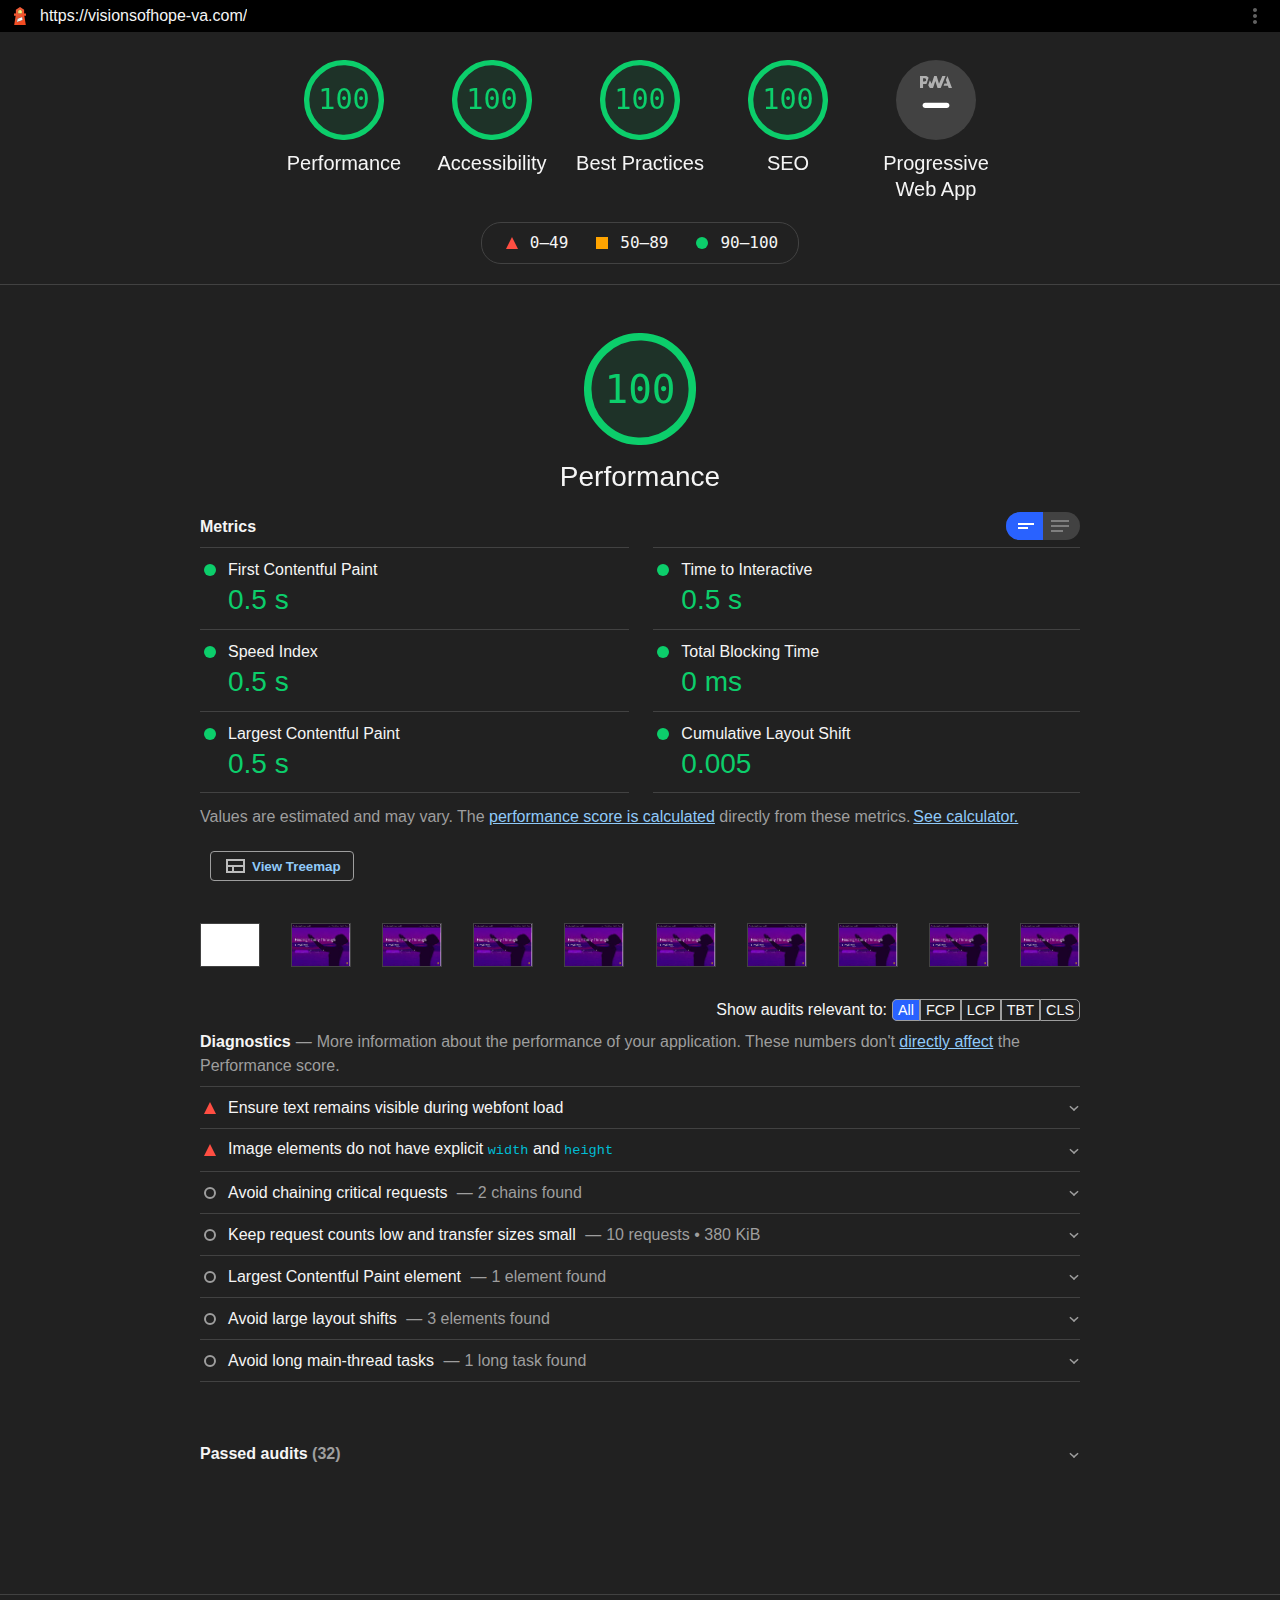
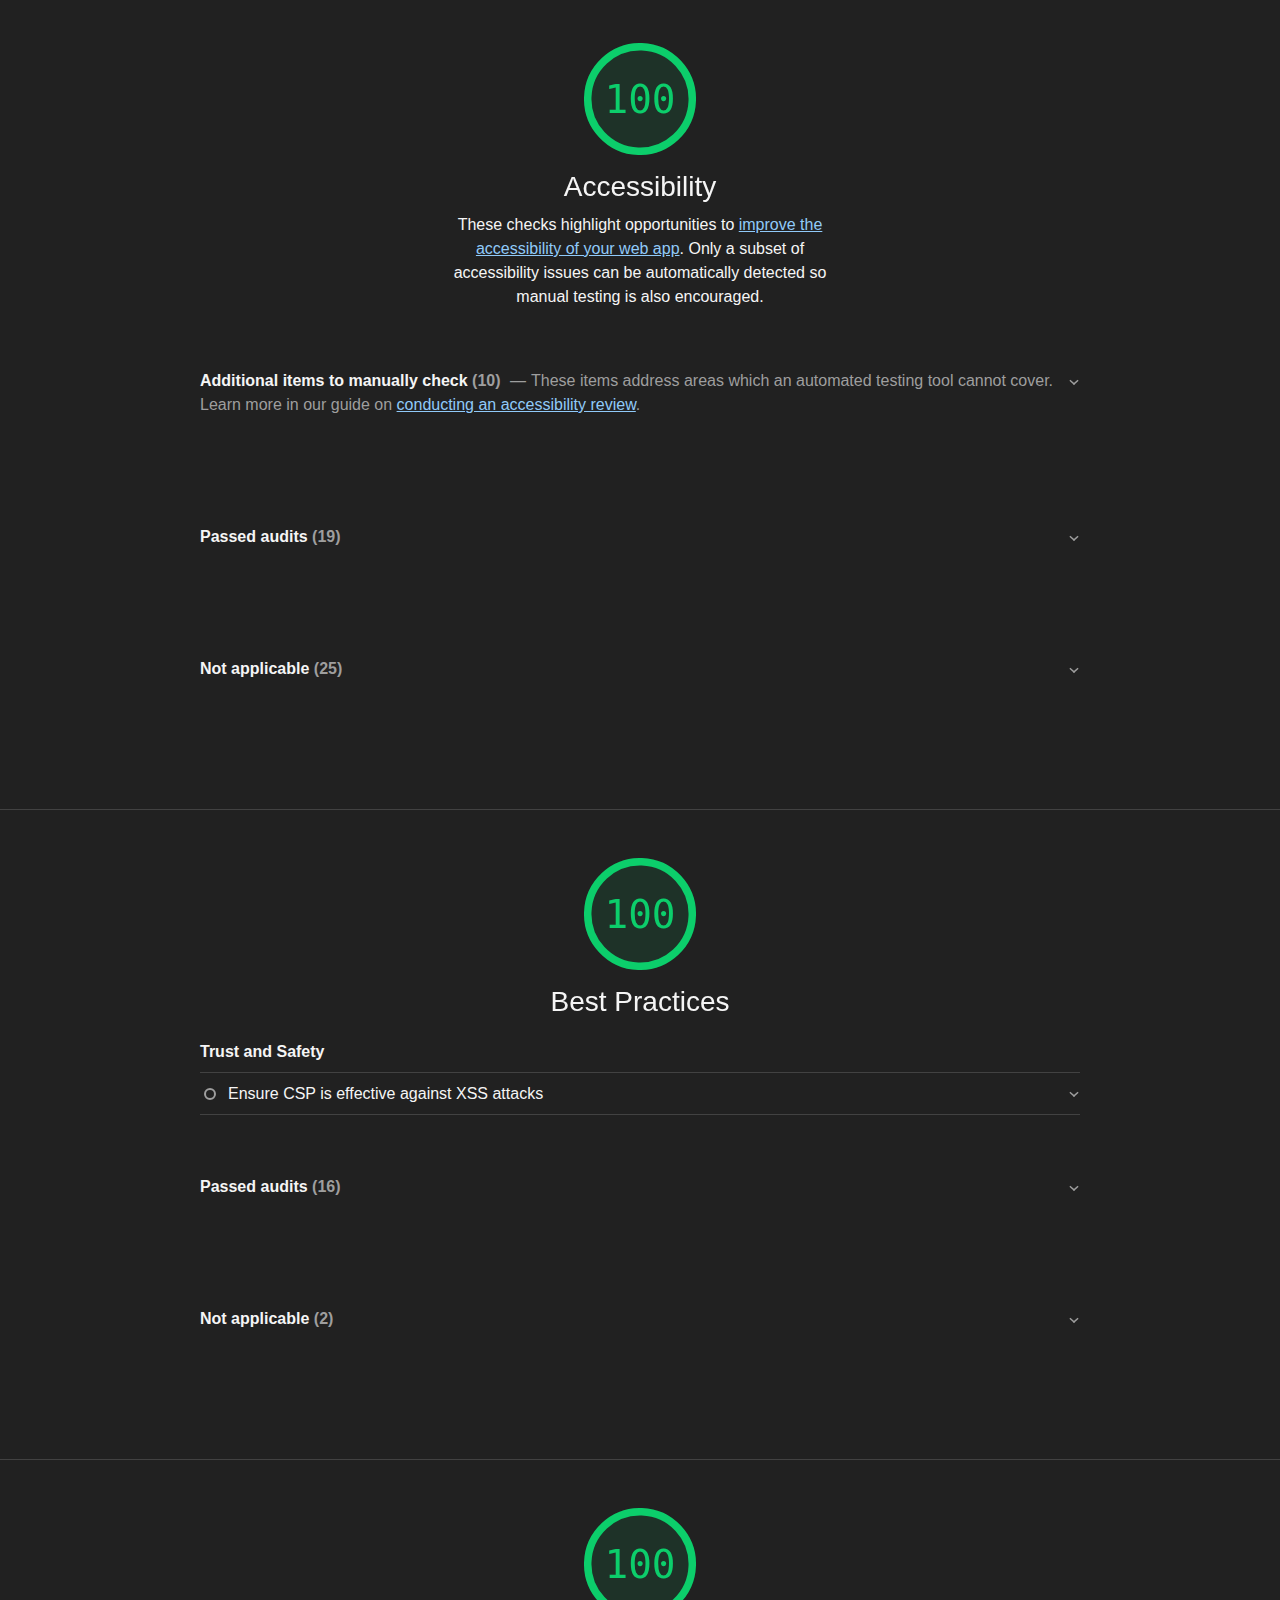
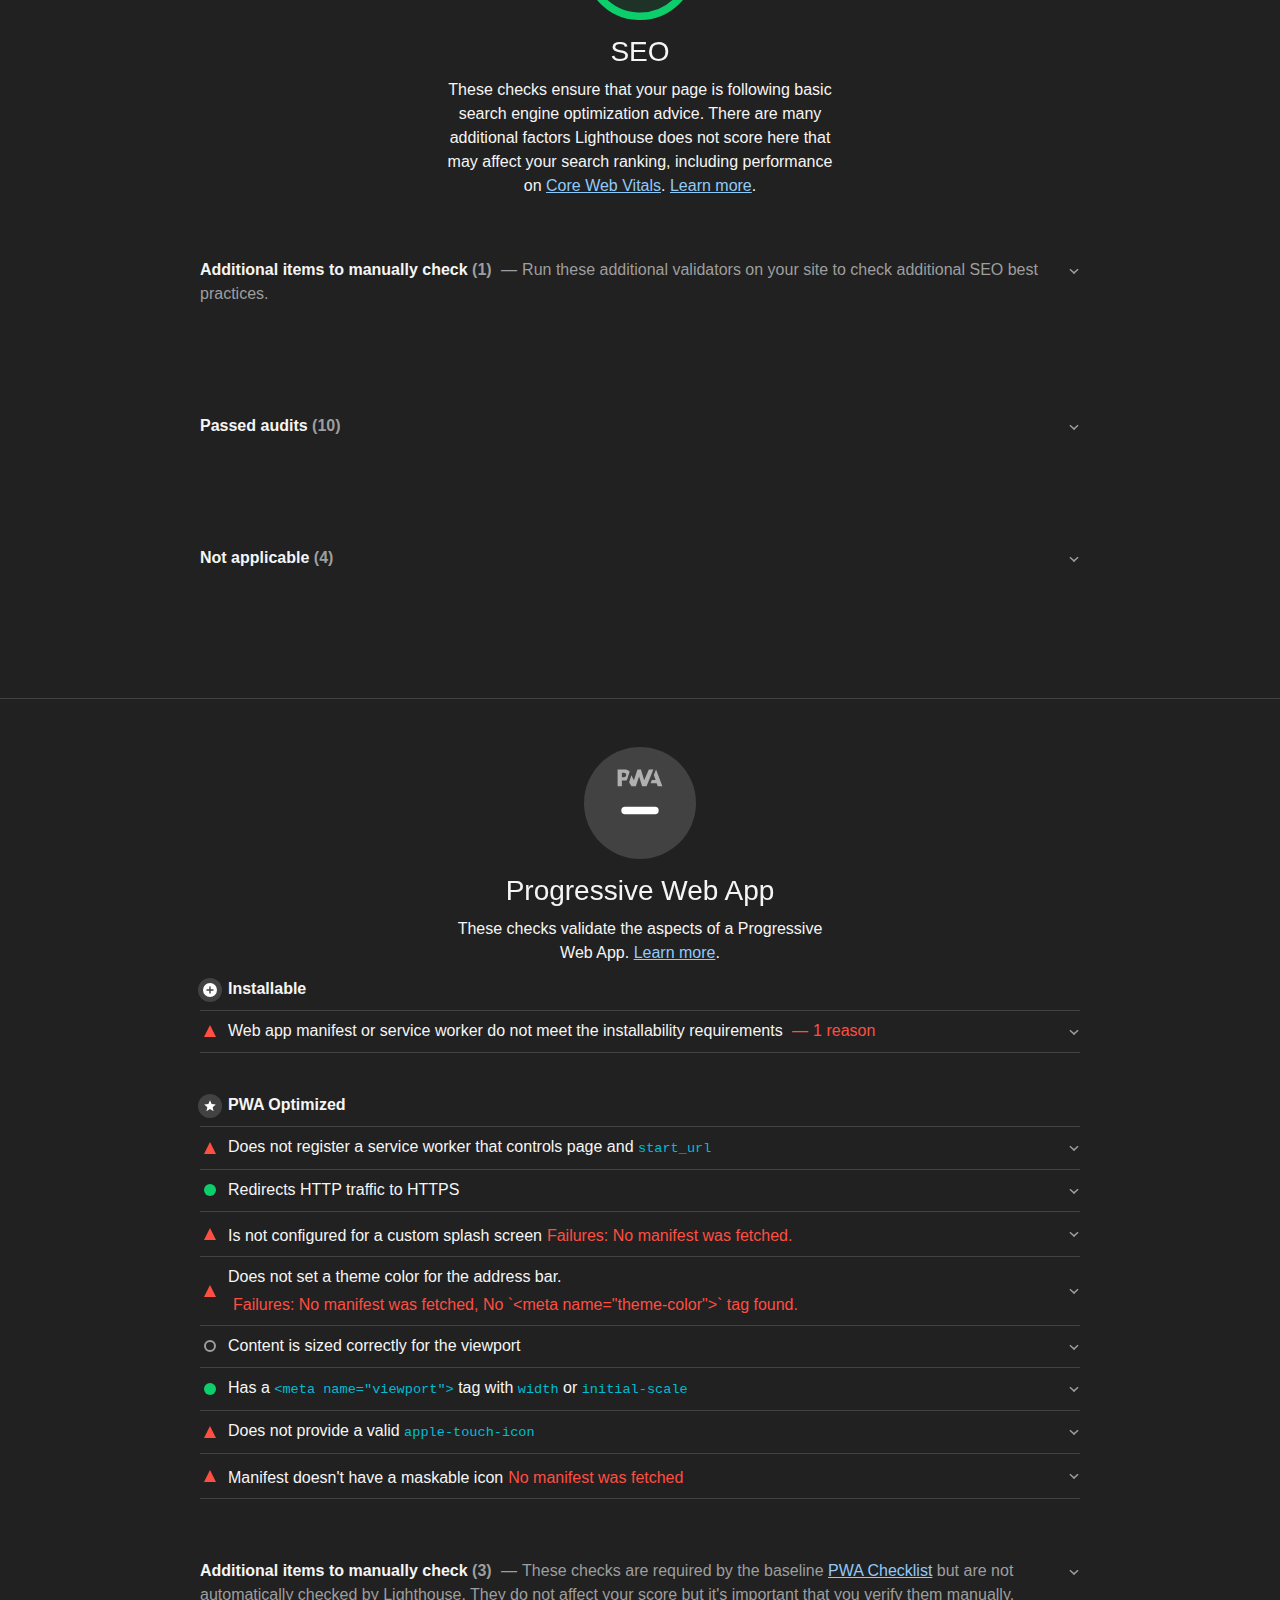
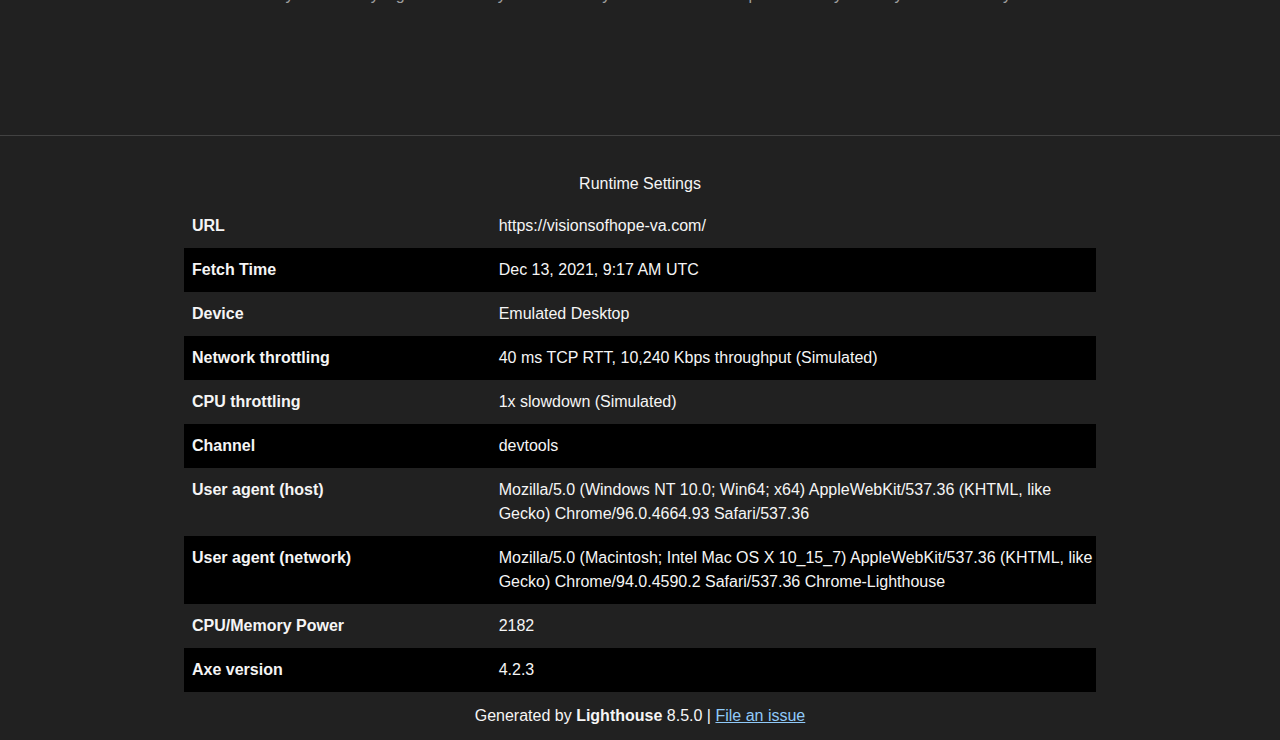
==== commit 66c4f717: "changed button hover states" ====
--- a/visionsofhope_lighthouse.html
+++ b/visionsofhope_lighthouse.html
@@ -1805,7 +1805,7 @@
 
   <div id="lh-log"></div>
 
-  <script>window.__LIGHTHOUSE_JSON__ = {"gatherMode":"navigation","userAgent":"Mozilla/5.0 (Windows NT 10.0; Win64; x64) AppleWebKit/537.36 (KHTML, like Gecko) Chrome/96.0.4664.93 Safari/537.36","environment":{"networkUserAgent":"Mozilla/5.0 (Macintosh; Intel Mac OS X 10_15_7) AppleWebKit/537.36 (KHTML, like Gecko) Chrome/94.0.4590.2 Safari/537.36 Chrome-Lighthouse","hostUserAgent":"Mozilla/5.0 (Windows NT 10.0; Win64; x64) AppleWebKit/537.36 (KHTML, like Gecko) Chrome/96.0.4664.93 Safari/537.36","benchmarkIndex":2162,"credits":{"axe-core":"4.2.3"}},"lighthouseVersion":"8.5.0","fetchTime":"2021-12-13T08:56:10.808Z","requestedUrl":"https://visionsofhope-va.com/","finalUrl":"https://visionsofhope-va.com/","runWarnings":[],"audits":{"is-on-https":{"id":"is-on-https","title":"Uses HTTPS","description":"All sites should be protected with HTTPS, even ones that don't handle sensitive data. This includes avoiding [mixed content](https://developers.google.com/web/fundamentals/security/prevent-mixed-content/what-is-mixed-content), where some resources are loaded over HTTP despite the initial request being served over HTTPS. HTTPS prevents intruders from tampering with or passively listening in on the communications between your app and your users, and is a prerequisite for HTTP/2 and many new web platform APIs. [Learn more](https://web.dev/is-on-https/).","score":1,"scoreDisplayMode":"binary","details":{"type":"table","headings":[],"items":[]}},"redirects-http":{"id":"redirects-http","title":"Redirects HTTP traffic to HTTPS","description":"If you've already set up HTTPS, make sure that you redirect all HTTP traffic to HTTPS in order to enable secure web features for all your users. [Learn more](https://web.dev/redirects-http/).","score":1,"scoreDisplayMode":"binary"},"service-worker":{"id":"service-worker","title":"Does not register a service worker that controls page and `start_url`","description":"The service worker is the technology that enables your app to use many Progressive Web App features, such as offline, add to homescreen, and push notifications. [Learn more](https://web.dev/service-worker/).","score":0,"scoreDisplayMode":"binary"},"viewport":{"id":"viewport","title":"Has a `\u003cmeta name=\"viewport\">` tag with `width` or `initial-scale`","description":"A `\u003cmeta name=\"viewport\">` not only optimizes your app for mobile screen sizes, but also prevents [a 300 millisecond delay to user input](https://developers.google.com/web/updates/2013/12/300ms-tap-delay-gone-away). [Learn more](https://web.dev/viewport/).","score":1,"scoreDisplayMode":"binary","warnings":[]},"first-contentful-paint":{"id":"first-contentful-paint","title":"First Contentful Paint","description":"First Contentful Paint marks the time at which the first text or image is painted. [Learn more](https://web.dev/first-contentful-paint/).","score":1,"scoreDisplayMode":"numeric","numericValue":481.01272338084624,"numericUnit":"millisecond","displayValue":"0.5 s"},"largest-contentful-paint":{"id":"largest-contentful-paint","title":"Largest Contentful Paint","description":"Largest Contentful Paint marks the time at which the largest text or image is painted. [Learn more](https://web.dev/lighthouse-largest-contentful-paint/)","score":0.99,"scoreDisplayMode":"numeric","numericValue":660.7547000000001,"numericUnit":"millisecond","displayValue":"0.7 s"},"first-meaningful-paint":{"id":"first-meaningful-paint","title":"First Meaningful Paint","description":"First Meaningful Paint measures when the primary content of a page is visible. [Learn more](https://web.dev/first-meaningful-paint/).","score":1,"scoreDisplayMode":"numeric","numericValue":481.01272338084624,"numericUnit":"millisecond","displayValue":"0.5 s"},"speed-index":{"id":"speed-index","title":"Speed Index","description":"Speed Index shows how quickly the contents of a page are visibly populated. [Learn more](https://web.dev/speed-index/).","score":1,"scoreDisplayMode":"numeric","numericValue":481.01272338084624,"numericUnit":"millisecond","displayValue":"0.5 s"},"screenshot-thumbnails":{"id":"screenshot-thumbnails","title":"Screenshot Thumbnails","description":"This is what the load of your site looked like.","score":null,"scoreDisplayMode":"informative","details":{"type":"filmstrip","scale":3000,"items":[{"timing":300,"timestamp":499351493771,"data":"[data-uri]"},{"timing":600,"timestamp":499351793771,"data":"[data-uri]"},{"timing":900,"timestamp":499352093771,"data":"[data-uri]"},{"timing":1200,"timestamp":499352393771,"data":"[data-uri]"},{"timing":1500,"timestamp":499352693771,"data":"[data-uri]"},{"timing":1800,"timestamp":499352993771,"data":"[data-uri]"},{"timing":2100,"timestamp":499353293771,"data":"[data-uri]"},{"timing":2400,"timestamp":499353593771,"data":"[data-uri]"},{"timing":2700,"timestamp":499353893771,"data":"[data-uri]"},{"timing":3000,"timestamp":499354193771,"data":"[data-uri]"}]}},"final-screenshot":{"id":"final-screenshot","title":"Final Screenshot","description":"The last screenshot captured of the pageload.","score":null,"scoreDisplayMode":"informative","details":{"type":"screenshot","timing":468,"timestamp":499351661445,"data":"[data-uri]"}},"total-blocking-time":{"id":"total-blocking-time","title":"Total Blocking Time","description":"Sum of all time periods between FCP and Time to Interactive, when task length exceeded 50ms, expressed in milliseconds. [Learn more](https://web.dev/lighthouse-total-blocking-time/).","score":1,"scoreDisplayMode":"numeric","numericValue":0,"numericUnit":"millisecond","displayValue":"0 ms"},"max-potential-fid":{"id":"max-potential-fid","title":"Max Potential First Input Delay","description":"The maximum potential First Input Delay that your users could experience is the duration of the longest task. [Learn more](https://web.dev/lighthouse-max-potential-fid/).","score":1,"scoreDisplayMode":"numeric","numericValue":16,"numericUnit":"millisecond","displayValue":"20 ms"},"cumulative-layout-shift":{"id":"cumulative-layout-shift","title":"Cumulative Layout Shift","description":"Cumulative Layout Shift measures the movement of visible elements within the viewport. [Learn more](https://web.dev/cls/).","score":1,"scoreDisplayMode":"numeric","numericValue":0.004821682686173075,"numericUnit":"unitless","displayValue":"0.005","details":{"type":"debugdata","items":[{"cumulativeLayoutShiftMainFrame":0.004821682686173075,"totalCumulativeLayoutShift":0.004821682686173075}]}},"errors-in-console":{"id":"errors-in-console","title":"No browser errors logged to the console","description":"Errors logged to the console indicate unresolved problems. They can come from network request failures and other browser concerns. [Learn more](https://web.dev/errors-in-console/)","score":1,"scoreDisplayMode":"binary","details":{"type":"table","headings":[],"items":[]}},"server-response-time":{"id":"server-response-time","title":"Initial server response time was short","description":"Keep the server response time for the main document short because all other requests depend on it. [Learn more](https://web.dev/time-to-first-byte/).","score":1,"scoreDisplayMode":"binary","numericValue":8.766000000000002,"numericUnit":"millisecond","displayValue":"Root document took 10 ms","details":{"type":"opportunity","headings":[{"key":"url","valueType":"url","label":"URL"},{"key":"responseTime","valueType":"timespanMs","label":"Time Spent"}],"items":[{"url":"https://visionsofhope-va.com/","responseTime":8.766000000000002}],"overallSavingsMs":-91.234}},"interactive":{"id":"interactive","title":"Time to Interactive","description":"Time to interactive is the amount of time it takes for the page to become fully interactive. [Learn more](https://web.dev/interactive/).","score":1,"scoreDisplayMode":"numeric","numericValue":481.01272338084624,"numericUnit":"millisecond","displayValue":"0.5 s"},"user-timings":{"id":"user-timings","title":"User Timing marks and measures","description":"Consider instrumenting your app with the User Timing API to measure your app's real-world performance during key user experiences. [Learn more](https://web.dev/user-timings/).","score":null,"scoreDisplayMode":"notApplicable","details":{"type":"table","headings":[],"items":[]}},"critical-request-chains":{"id":"critical-request-chains","title":"Avoid chaining critical requests","description":"The Critical Request Chains below show you what resources are loaded with a high priority. Consider reducing the length of chains, reducing the download size of resources, or deferring the download of unnecessary resources to improve page load. [Learn more](https://web.dev/critical-request-chains/).","score":null,"scoreDisplayMode":"informative","displayValue":"2 chains found","details":{"type":"criticalrequestchain","chains":{"20060D0410DC4CC966A6217F2D91CABD":{"request":{"url":"https://visionsofhope-va.com/","startTime":499351.198138,"endTime":499351.220198,"responseReceivedTime":499351.21096399997,"transferSize":3920},"children":{"14108.2":{"request":{"url":"https://pro.fontawesome.com/releases/v5.10.0/css/all.css","startTime":499351.268124,"endTime":499351.410286,"responseReceivedTime":499351.408895,"transferSize":29677},"children":{"14108.27":{"request":{"url":"https://pro.fontawesome.com/releases/v5.10.0/webfonts/fa-solid-900.woff2","startTime":499351.52259,"endTime":499351.557671,"responseReceivedTime":499351.553376,"transferSize":123206}}}},"14108.3":{"request":{"url":"https://visionsofhope-va.com/assets/css/style.css","startTime":499351.272408,"endTime":499351.370589,"responseReceivedTime":499351.36072600004,"transferSize":4078},"children":{"14108.14":{"request":{"url":"https://fonts.googleapis.com/css2?family=Cinzel:wght@500&family=Open+Sans&display=swap","startTime":499351.385496,"endTime":499351.409122,"responseReceivedTime":499351.407952,"transferSize":821},"children":{"14108.39":{"request":{"url":"https://fonts.gstatic.com/s/opensans/v27/memSYaGs126MiZpBA-UvWbX2vVnXBbObj2OVZyOOSr4dVJWUgsjZ0B4gaVQUwaEQbjA.woff","startTime":499351.522406,"endTime":499351.535504,"responseReceivedTime":499351.531993,"transferSize":15001}}}}}}}}},"longestChain":{"duration":359.53300003893673,"length":3,"transferSize":123206}}},"redirects":{"id":"redirects","title":"Avoid multiple page redirects","description":"Redirects introduce additional delays before the page can be loaded. [Learn more](https://web.dev/redirects/).","score":1,"scoreDisplayMode":"numeric","numericValue":0,"numericUnit":"millisecond","displayValue":"","details":{"type":"opportunity","headings":[],"items":[],"overallSavingsMs":0}},"installable-manifest":{"id":"installable-manifest","title":"Web app manifest or service worker do not meet the installability requirements","description":"Service worker is the technology that enables your app to use many Progressive Web App features, such as offline, add to homescreen, and push notifications. With proper service worker and manifest implementations, browsers can proactively prompt users to add your app to their homescreen, which can lead to higher engagement. [Learn more](https://web.dev/installable-manifest/).","score":0,"scoreDisplayMode":"binary","numericValue":1,"numericUnit":"element","displayValue":"1 reason","warnings":[],"details":{"type":"table","headings":[{"key":"reason","itemType":"text","text":"Failure reason"}],"items":[{"reason":"No manifest was fetched"}],"debugData":{"type":"debugdata","manifestUrl":null}}},"apple-touch-icon":{"id":"apple-touch-icon","title":"Does not provide a valid `apple-touch-icon`","description":"For ideal appearance on iOS when users add a progressive web app to the home screen, define an `apple-touch-icon`. It must point to a non-transparent 192px (or 180px) square PNG. [Learn More](https://web.dev/apple-touch-icon/).","score":0,"scoreDisplayMode":"binary","warnings":[]},"splash-screen":{"id":"splash-screen","title":"Is not configured for a custom splash screen","description":"A themed splash screen ensures a high-quality experience when users launch your app from their homescreens. [Learn more](https://web.dev/splash-screen/).","score":0,"scoreDisplayMode":"binary","explanation":"Failures: No manifest was fetched.","details":{"type":"debugdata","items":[{"failures":["No manifest was fetched"],"isParseFailure":true,"parseFailureReason":"No manifest was fetched"}]}},"themed-omnibox":{"id":"themed-omnibox","title":"Does not set a theme color for the address bar.","description":"The browser address bar can be themed to match your site. [Learn more](https://web.dev/themed-omnibox/).","score":0,"scoreDisplayMode":"binary","explanation":"Failures: No manifest was fetched,\nNo `\u003cmeta name=\"theme-color\">` tag found.","details":{"type":"debugdata","items":[{"failures":["No manifest was fetched","No `\u003cmeta name=\"theme-color\">` tag found"],"themeColor":null,"isParseFailure":true,"parseFailureReason":"No manifest was fetched"}]}},"maskable-icon":{"id":"maskable-icon","title":"Manifest doesn't have a maskable icon","description":"A maskable icon ensures that the image fills the entire shape without being letterboxed when installing the app on a device. [Learn more](https://web.dev/maskable-icon-audit/).","score":0,"scoreDisplayMode":"binary","explanation":"No manifest was fetched"},"content-width":{"id":"content-width","title":"Content is sized correctly for the viewport","description":"If the width of your app's content doesn't match the width of the viewport, your app might not be optimized for mobile screens. [Learn more](https://web.dev/content-width/).","score":null,"scoreDisplayMode":"notApplicable"},"image-aspect-ratio":{"id":"image-aspect-ratio","title":"Displays images with correct aspect ratio","description":"Image display dimensions should match natural aspect ratio. [Learn more](https://web.dev/image-aspect-ratio/).","score":1,"scoreDisplayMode":"binary","details":{"type":"table","headings":[],"items":[]}},"image-size-responsive":{"id":"image-size-responsive","title":"Serves images with appropriate resolution","description":"Image natural dimensions should be proportional to the display size and the pixel ratio to maximize image clarity. [Learn more](https://web.dev/serve-responsive-images/).","score":1,"scoreDisplayMode":"binary","details":{"type":"table","headings":[],"items":[]}},"preload-fonts":{"id":"preload-fonts","title":"Fonts with `font-display: optional` are preloaded","description":"Preload `optional` fonts so first-time visitors may use them. [Learn more](https://web.dev/preload-optional-fonts/)","score":null,"scoreDisplayMode":"notApplicable"},"deprecations":{"id":"deprecations","title":"Avoids deprecated APIs","description":"Deprecated APIs will eventually be removed from the browser. [Learn more](https://web.dev/deprecations/).","score":1,"scoreDisplayMode":"binary","details":{"type":"table","headings":[],"items":[]}},"mainthread-work-breakdown":{"id":"mainthread-work-breakdown","title":"Minimizes main-thread work","description":"Consider reducing the time spent parsing, compiling and executing JS. You may find delivering smaller JS payloads helps with this. [Learn more](https://web.dev/mainthread-work-breakdown/)","score":1,"scoreDisplayMode":"numeric","numericValue":404.11100000000005,"numericUnit":"millisecond","displayValue":"0.4 s","details":{"type":"table","headings":[{"key":"groupLabel","itemType":"text","text":"Category"},{"key":"duration","itemType":"ms","granularity":1,"text":"Time Spent"}],"items":[{"group":"styleLayout","groupLabel":"Style & Layout","duration":120.33100000000003},{"group":"scriptEvaluation","groupLabel":"Script Evaluation","duration":96.65999999999995},{"group":"scriptParseCompile","groupLabel":"Script Parsing & Compilation","duration":78.067},{"group":"other","groupLabel":"Other","duration":68.83900000000006},{"group":"parseHTML","groupLabel":"Parse HTML & CSS","duration":27.311},{"group":"paintCompositeRender","groupLabel":"Rendering","duration":11.608000000000002},{"group":"garbageCollection","groupLabel":"Garbage Collection","duration":1.2949999999999995}]}},"bootup-time":{"id":"bootup-time","title":"JavaScript execution time","description":"Consider reducing the time spent parsing, compiling, and executing JS. You may find delivering smaller JS payloads helps with this. [Learn more](https://web.dev/bootup-time/).","score":1,"scoreDisplayMode":"numeric","numericValue":114.32700000000001,"numericUnit":"millisecond","displayValue":"0.1 s","details":{"type":"table","headings":[{"key":"url","itemType":"url","text":"URL"},{"key":"total","granularity":1,"itemType":"ms","text":"Total CPU Time"},{"key":"scripting","granularity":1,"itemType":"ms","text":"Script Evaluation"},{"key":"scriptParseCompile","granularity":1,"itemType":"ms","text":"Script Parse"}],"items":[{"url":"https://visionsofhope-va.com/","total":276.63400000000007,"scripting":53.999000000000024,"scriptParseCompile":60.32799999999999}],"summary":{"wastedMs":114.32700000000001}}},"uses-rel-preload":{"id":"uses-rel-preload","title":"Preload key requests","description":"Consider using `\u003clink rel=preload>` to prioritize fetching resources that are currently requested later in page load. [Learn more](https://web.dev/uses-rel-preload/).","score":null,"scoreDisplayMode":"notApplicable","details":{"type":"opportunity","headings":[],"items":[],"overallSavingsMs":0}},"uses-rel-preconnect":{"id":"uses-rel-preconnect","title":"Preconnect to required origins","description":"Consider adding `preconnect` or `dns-prefetch` resource hints to establish early connections to important third-party origins. [Learn more](https://web.dev/uses-rel-preconnect/).","score":1,"scoreDisplayMode":"numeric","numericValue":0,"numericUnit":"millisecond","displayValue":"","warnings":[],"details":{"type":"opportunity","headings":[],"items":[],"overallSavingsMs":0}},"font-display":{"id":"font-display","title":"Ensure text remains visible during webfont load","description":"Leverage the font-display CSS feature to ensure text is user-visible while webfonts are loading. [Learn more](https://web.dev/font-display/).","score":0,"scoreDisplayMode":"binary","warnings":[],"details":{"type":"table","headings":[{"key":"url","itemType":"url","text":"URL"},{"key":"wastedMs","itemType":"ms","text":"Potential Savings"}],"items":[{"url":"https://pro.fontawesome.com/releases/v5.10.0/webfonts/fa-solid-900.woff2","wastedMs":35.08100000908598}]}},"diagnostics":{"id":"diagnostics","title":"Diagnostics","description":"Collection of useful page vitals.","score":null,"scoreDisplayMode":"informative","details":{"type":"debugdata","items":[{"numRequests":10,"numScripts":1,"numStylesheets":3,"numFonts":2,"numTasks":293,"numTasksOver10ms":6,"numTasksOver25ms":2,"numTasksOver50ms":2,"numTasksOver100ms":2,"numTasksOver500ms":0,"rtt":0.06269999999999999,"throughput":35085881.69311828,"maxRtt":0.3975411269487151,"maxServerLatency":29.359458873051285,"totalByteWeight":479010,"totalTaskTime":404.11099999999954,"mainDocumentTransferSize":3920}]}},"network-requests":{"id":"network-requests","title":"Network Requests","description":"Lists the network requests that were made during page load.","score":null,"scoreDisplayMode":"informative","details":{"type":"table","headings":[{"key":"url","itemType":"url","text":"URL"},{"key":"protocol","itemType":"text","text":"Protocol"},{"key":"startTime","itemType":"ms","granularity":1,"text":"Start Time"},{"key":"endTime","itemType":"ms","granularity":1,"text":"End Time"},{"key":"transferSize","itemType":"bytes","displayUnit":"kb","granularity":1,"text":"Transfer Size"},{"key":"resourceSize","itemType":"bytes","displayUnit":"kb","granularity":1,"text":"Resource Size"},{"key":"statusCode","itemType":"text","text":"Status Code"},{"key":"mimeType","itemType":"text","text":"MIME Type"},{"key":"resourceType","itemType":"text","text":"Resource Type"}],"items":[{"url":"https://visionsofhope-va.com/","protocol":"h2","startTime":0,"endTime":22.060000046622008,"finished":true,"transferSize":3920,"resourceSize":16349,"statusCode":200,"mimeType":"text/html","resourceType":"Document"},{"url":"https://pro.fontawesome.com/releases/v5.10.0/css/all.css","protocol":"h2","startTime":69.98600001679733,"endTime":212.1480000205338,"finished":true,"transferSize":29677,"resourceSize":156228,"statusCode":200,"mimeType":"text/css","resourceType":"Stylesheet"},{"url":"https://visionsofhope-va.com/assets/css/style.css","protocol":"h2","startTime":74.27000004099682,"endTime":172.4510000203736,"finished":true,"transferSize":4078,"resourceSize":24726,"statusCode":200,"mimeType":"text/css","resourceType":"Stylesheet"},{"url":"https://visionsofhope-va.com/assets/js/script.js","protocol":"h2","startTime":174.66700001386926,"endTime":189.25400002626702,"finished":true,"transferSize":500,"resourceSize":1340,"statusCode":200,"mimeType":"application/javascript","resourceType":"Script"},{"url":"https://visionsofhope-va.com/assets/images/logo.jpg","protocol":"h2","startTime":174.92200003471226,"endTime":223.8840000354685,"finished":true,"transferSize":128775,"resourceSize":128591,"statusCode":200,"mimeType":"image/jpeg","resourceType":"Image"},{"url":"https://visionsofhope-va.com/assets/images/hero.jpg","protocol":"h2","startTime":182.10900004487485,"endTime":271.90500003052875,"finished":true,"transferSize":172937,"resourceSize":172755,"statusCode":200,"mimeType":"image/jpeg","resourceType":"Image"},{"url":"https://fonts.googleapis.com/css2?family=Cinzel:wght@500&family=Open+Sans&display=swap","protocol":"h2","startTime":187.3580000246875,"endTime":210.98400000482798,"finished":true,"transferSize":821,"resourceSize":3758,"statusCode":200,"mimeType":"text/css","resourceType":"Stylesheet"},{"url":"https://fonts.gstatic.com/s/opensans/v27/memSYaGs126MiZpBA-UvWbX2vVnXBbObj2OVZyOOSr4dVJWUgsjZ0B4gaVQUwaEQbjA.woff","protocol":"h2","startTime":324.26800002576783,"endTime":337.36600005067885,"finished":true,"transferSize":15001,"resourceSize":14932,"statusCode":200,"mimeType":"font/woff","resourceType":"Font"},{"url":"https://pro.fontawesome.com/releases/v5.10.0/webfonts/fa-solid-900.woff2","protocol":"h2","startTime":324.45200002985075,"endTime":359.53300003893673,"finished":true,"transferSize":123206,"resourceSize":123004,"statusCode":200,"mimeType":"font/woff2","resourceType":"Font"},{"url":"https://visionsofhope-va.com/assets/images/logo.jpg","protocol":"h2","startTime":456.0990000027232,"endTime":469.3180000176653,"finished":true,"transferSize":95,"resourceSize":128591,"statusCode":200,"mimeType":"image/jpeg","resourceType":"Other"}]}},"network-rtt":{"id":"network-rtt","title":"Network Round Trip Times","description":"Network round trip times (RTT) have a large impact on performance. If the RTT to an origin is high, it's an indication that servers closer to the user could improve performance. [Learn more](https://hpbn.co/primer-on-latency-and-bandwidth/).","score":null,"scoreDisplayMode":"informative","numericValue":0.3975411269487151,"numericUnit":"millisecond","displayValue":"0 ms","details":{"type":"table","headings":[{"key":"origin","itemType":"text","text":"URL"},{"key":"rtt","itemType":"ms","granularity":1,"text":"Time Spent"}],"items":[{"origin":"https://pro.fontawesome.com","rtt":0.3975411269487151},{"origin":"https://visionsofhope-va.com","rtt":0.3755},{"origin":"https://fonts.gstatic.com","rtt":0.0629},{"origin":"https://fonts.googleapis.com","rtt":0.06269999999999999}]}},"network-server-latency":{"id":"network-server-latency","title":"Server Backend Latencies","description":"Server latencies can impact web performance. If the server latency of an origin is high, it's an indication the server is overloaded or has poor backend performance. [Learn more](https://hpbn.co/primer-on-web-performance/#analyzing-the-resource-waterfall).","score":null,"scoreDisplayMode":"informative","numericValue":29.359458873051285,"numericUnit":"millisecond","displayValue":"30 ms","details":{"type":"table","headings":[{"key":"origin","itemType":"text","text":"URL"},{"key":"serverResponseTime","itemType":"ms","granularity":1,"text":"Time Spent"}],"items":[{"origin":"https://pro.fontawesome.com","serverResponseTime":29.359458873051285},{"origin":"https://fonts.googleapis.com","serverResponseTime":21.1733},{"origin":"https://visionsofhope-va.com","serverResponseTime":9.375499999999999},{"origin":"https://fonts.gstatic.com","serverResponseTime":8.445099999999998}]}},"main-thread-tasks":{"id":"main-thread-tasks","title":"Tasks","description":"Lists the toplevel main thread tasks that executed during page load.","score":null,"scoreDisplayMode":"informative","details":{"type":"table","headings":[{"key":"startTime","itemType":"ms","granularity":1,"text":"Start Time"},{"key":"duration","itemType":"ms","granularity":1,"text":"End Time"}],"items":[{"duration":5.708,"startTime":40.469},{"duration":127.652,"startTime":47.808},{"duration":7.027,"startTime":199.082},{"duration":6.033,"startTime":223.073},{"duration":100.352,"startTime":229.315},{"duration":18.193,"startTime":348.109},{"duration":17.563,"startTime":369.137},{"duration":14.416,"startTime":386.738},{"duration":18.095,"startTime":401.16},{"duration":7.414,"startTime":419.27},{"duration":6.714,"startTime":426.807},{"duration":8.172,"startTime":2231.987}]}},"metrics":{"id":"metrics","title":"Metrics","description":"Collects all available metrics.","score":null,"scoreDisplayMode":"informative","numericValue":481,"numericUnit":"millisecond","details":{"type":"debugdata","items":[{"firstContentfulPaint":481,"firstMeaningfulPaint":481,"largestContentfulPaint":661,"interactive":481,"speedIndex":481,"totalBlockingTime":0,"maxPotentialFID":16,"cumulativeLayoutShift":0.004821682686173075,"cumulativeLayoutShiftMainFrame":0.004821682686173075,"totalCumulativeLayoutShift":0.004821682686173075,"observedTimeOrigin":0,"observedTimeOriginTs":499351193771,"observedNavigationStart":0,"observedNavigationStartTs":499351193771,"observedFirstPaint":325,"observedFirstPaintTs":499351518442,"observedFirstContentfulPaint":325,"observedFirstContentfulPaintTs":499351518443,"observedFirstContentfulPaintAllFrames":325,"observedFirstContentfulPaintAllFramesTs":499351518443,"observedFirstMeaningfulPaint":325,"observedFirstMeaningfulPaintTs":499351518443,"observedLargestContentfulPaint":325,"observedLargestContentfulPaintTs":499351518446,"observedLargestContentfulPaintAllFrames":325,"observedLargestContentfulPaintAllFramesTs":499351518446,"observedTraceEnd":2832,"observedTraceEndTs":499354025353,"observedLoad":428,"observedLoadTs":499351621571,"observedDomContentLoaded":196,"observedDomContentLoadedTs":499351389318,"observedCumulativeLayoutShift":0.004821682686173075,"observedCumulativeLayoutShiftMainFrame":0.004821682686173075,"observedTotalCumulativeLayoutShift":0.004821682686173075,"observedFirstVisualChange":367,"observedFirstVisualChangeTs":499351560771,"observedLastVisualChange":434,"observedLastVisualChangeTs":499351627771,"observedSpeedIndex":369,"observedSpeedIndexTs":499351562815},{"lcpInvalidated":false}]}},"performance-budget":{"id":"performance-budget","title":"Performance budget","description":"Keep the quantity and size of network requests under the targets set by the provided performance budget. [Learn more](https://developers.google.com/web/tools/lighthouse/audits/budgets).","score":null,"scoreDisplayMode":"notApplicable"},"timing-budget":{"id":"timing-budget","title":"Timing budget","description":"Set a timing budget to help you keep an eye on the performance of your site. Performant sites load fast and respond to user input events quickly. [Learn more](https://developers.google.com/web/tools/lighthouse/audits/budgets).","score":null,"scoreDisplayMode":"notApplicable"},"resource-summary":{"id":"resource-summary","title":"Keep request counts low and transfer sizes small","description":"To set budgets for the quantity and size of page resources, add a budget.json file. [Learn more](https://web.dev/use-lighthouse-for-performance-budgets/).","score":null,"scoreDisplayMode":"informative","displayValue":"10 requests • 468 KiB","details":{"type":"table","headings":[{"key":"label","itemType":"text","text":"Resource Type"},{"key":"requestCount","itemType":"numeric","text":"Requests"},{"key":"transferSize","itemType":"bytes","text":"Transfer Size"}],"items":[{"resourceType":"total","label":"Total","requestCount":10,"transferSize":479010},{"resourceType":"image","label":"Image","requestCount":2,"transferSize":301712},{"resourceType":"font","label":"Font","requestCount":2,"transferSize":138207},{"resourceType":"stylesheet","label":"Stylesheet","requestCount":3,"transferSize":34576},{"resourceType":"document","label":"Document","requestCount":1,"transferSize":3920},{"resourceType":"script","label":"Script","requestCount":1,"transferSize":500},{"resourceType":"other","label":"Other","requestCount":1,"transferSize":95},{"resourceType":"media","label":"Media","requestCount":0,"transferSize":0},{"resourceType":"third-party","label":"Third-party","requestCount":4,"transferSize":168705}]}},"third-party-summary":{"id":"third-party-summary","title":"Minimize third-party usage","description":"Third-party code can significantly impact load performance. Limit the number of redundant third-party providers and try to load third-party code after your page has primarily finished loading. [Learn more](https://developers.google.com/web/fundamentals/performance/optimizing-content-efficiency/loading-third-party-javascript/).","score":1,"scoreDisplayMode":"binary","displayValue":"Third-party code blocked the main thread for 0 ms","details":{"type":"table","headings":[{"key":"entity","itemType":"link","text":"Third-Party","subItemsHeading":{"key":"url","itemType":"url"}},{"key":"transferSize","granularity":1,"itemType":"bytes","text":"Transfer Size","subItemsHeading":{"key":"transferSize"}},{"key":"blockingTime","granularity":1,"itemType":"ms","text":"Main-Thread Blocking Time","subItemsHeading":{"key":"blockingTime"}}],"items":[{"mainThreadTime":6.033,"blockingTime":0,"transferSize":152883,"entity":{"type":"link","text":"FontAwesome CDN","url":"https://fontawesome.com/"},"subItems":{"type":"subitems","items":[{"url":"https://pro.fontawesome.com/releases/v5.10.0/webfonts/fa-solid-900.woff2","mainThreadTime":0,"blockingTime":0,"transferSize":123206},{"url":"https://pro.fontawesome.com/releases/v5.10.0/css/all.css","mainThreadTime":6.033,"blockingTime":0,"transferSize":29677}]}},{"mainThreadTime":0.642,"blockingTime":0,"transferSize":15822,"entity":{"type":"link","text":"Google Fonts","url":"https://fonts.google.com/"},"subItems":{"type":"subitems","items":[{"url":"https://fonts.gstatic.com/s/opensans/v27/memSYaGs126MiZpBA-UvWbX2vVnXBbObj2OVZyOOSr4dVJWUgsjZ0B4gaVQUwaEQbjA.woff","mainThreadTime":0,"blockingTime":0,"transferSize":15001}]}}],"summary":{"wastedBytes":168705,"wastedMs":0}}},"third-party-facades":{"id":"third-party-facades","title":"Lazy load third-party resources with facades","description":"Some third-party embeds can be lazy loaded. Consider replacing them with a facade until they are required. [Learn more](https://web.dev/third-party-facades/).","score":null,"scoreDisplayMode":"notApplicable"},"largest-contentful-paint-element":{"id":"largest-contentful-paint-element","title":"Largest Contentful Paint element","description":"This is the largest contentful element painted within the viewport. [Learn More](https://web.dev/lighthouse-largest-contentful-paint/)","score":null,"scoreDisplayMode":"informative","displayValue":"1 element found","details":{"type":"table","headings":[{"key":"node","itemType":"node","text":"Element"}],"items":[{"node":{"type":"node","lhId":"page-3-H2","path":"1,HTML,1,BODY,4,SECTION,1,DIV,0,DIV,0,H2","selector":"section#home > div.hero-text-wrapper > div.hero-text > h2","boundingRect":{"top":-3775,"bottom":-3487,"left":58,"right":1256,"width":1198,"height":288},"snippet":"\u003ch2>","nodeLabel":"Finding Clarity Through Healing"}}]}},"lcp-lazy-loaded":{"id":"lcp-lazy-loaded","title":"Largest Contentful Paint image was not lazily loaded","description":"Above-the-fold images that are lazily loaded render later in the page lifecycle, which can delay the largest contentful paint. [Learn more](https://web.dev/lcp-lazy-loading/).","score":null,"scoreDisplayMode":"notApplicable"},"layout-shift-elements":{"id":"layout-shift-elements","title":"Avoid large layout shifts","description":"These DOM elements contribute most to the CLS of the page.","score":null,"scoreDisplayMode":"informative","displayValue":"3 elements found","details":{"type":"table","headings":[{"key":"node","itemType":"node","text":"Element"},{"key":"score","itemType":"numeric","granularity":0.001,"text":"CLS Contribution"}],"items":[{"node":{"type":"node","lhId":"page-3-H2","path":"1,HTML,1,BODY,4,SECTION,1,DIV,0,DIV,0,H2","selector":"section#home > div.hero-text-wrapper > div.hero-text > h2","boundingRect":{"top":-3775,"bottom":-3487,"left":58,"right":1256,"width":1198,"height":288},"snippet":"\u003ch2>","nodeLabel":"Finding Clarity Through Healing"},"score":0.004058423229768784},{"node":{"type":"node","lhId":"page-4-UL","path":"1,HTML,1,BODY,1,HEADER,1,NAV,1,DIV,1,UL","selector":"header#header > nav.navbar > div.nav > ul#nav-links","boundingRect":{"top":5,"bottom":55,"left":418,"right":1314,"width":896,"height":50},"snippet":"\u003cul class=\"nav-links scroll-link\" id=\"nav-links\">","nodeLabel":"Home\nTherapy Services\nAbout Us\nContact"},"score":0.0006350100959536519},{"node":{"type":"node","lhId":"page-5-SPAN","path":"1,HTML,1,BODY,1,HEADER,1,NAV,1,DIV,0,DIV,1,DIV,0,H1,1,SPAN","selector":"div.nav-header > div.brand-wrapper > h1.brand > span","boundingRect":{"top":19,"bottom":41,"left":197,"right":418,"width":221,"height":22},"snippet":"\u003cspan>","nodeLabel":"Psychological Services, LLC"},"score":0.00012824936045063935}]}},"long-tasks":{"id":"long-tasks","title":"Avoid long main-thread tasks","description":"Lists the longest tasks on the main thread, useful for identifying worst contributors to input delay. [Learn more](https://web.dev/long-tasks-devtools/)","score":null,"scoreDisplayMode":"informative","displayValue":"2 long tasks found","details":{"type":"table","headings":[{"key":"url","itemType":"url","text":"URL"},{"key":"startTime","itemType":"ms","granularity":1,"text":"Start Time"},{"key":"duration","itemType":"ms","granularity":1,"text":"Duration"}],"items":[{"url":"https://visionsofhope-va.com/","duration":128,"startTime":210.3139},{"url":"https://visionsofhope-va.com/","duration":50,"startTime":338.3139}]}},"no-unload-listeners":{"id":"no-unload-listeners","title":"Avoids `unload` event listeners","description":"The `unload` event does not fire reliably and listening for it can prevent browser optimizations like the Back-Forward Cache. Consider using the `pagehide` or `visibilitychange` events instead. [Learn more](https://developers.google.com/web/updates/2018/07/page-lifecycle-api#the-unload-event)","score":1,"scoreDisplayMode":"binary"},"non-composited-animations":{"id":"non-composited-animations","title":"Avoid non-composited animations","description":"Animations which are not composited can be janky and increase CLS. [Learn more](https://web.dev/non-composited-animations)","score":null,"scoreDisplayMode":"notApplicable","details":{"type":"table","headings":[],"items":[]}},"unsized-images":{"id":"unsized-images","title":"Image elements do not have explicit `width` and `height`","description":"Set an explicit width and height on image elements to reduce layout shifts and improve CLS. [Learn more](https://web.dev/optimize-cls/#images-without-dimensions)","score":0,"scoreDisplayMode":"binary","details":{"type":"table","headings":[{"key":"url","itemType":"thumbnail","text":""},{"key":"url","itemType":"url","text":"URL"},{"key":"node","itemType":"node","text":"Failing Elements"}],"items":[{"url":"https://visionsofhope-va.com/assets/images/logo.jpg","node":{"type":"node","lhId":"page-2-IMG","path":"1,HTML,1,BODY,17,FOOTER,0,DIV,7,DIV,0,DIV,0,DIV,0,A,0,IMG","selector":"div.footer-nav > div.footer-logo > a.home > img.logo","boundingRect":{"top":4981,"bottom":5045,"left":927,"right":1034,"width":106,"height":64},"snippet":"\u003cimg src=\"./assets/images/logo.jpg\" class=\"logo\" alt=\"visions of hope psychological services company logo\">","nodeLabel":"visions of hope psychological services company logo"}}]}},"valid-source-maps":{"id":"valid-source-maps","title":"Page has valid source maps","description":"Source maps translate minified code to the original source code. This helps developers debug in production. In addition, Lighthouse is able to provide further insights. Consider deploying source maps to take advantage of these benefits. [Learn more](https://developers.google.com/web/tools/chrome-devtools/javascript/source-maps).","score":1,"scoreDisplayMode":"binary","details":{"type":"table","headings":[],"items":[]}},"preload-lcp-image":{"id":"preload-lcp-image","title":"Preload Largest Contentful Paint image","description":"Preload the image used by the LCP element in order to improve your LCP time. [Learn more](https://web.dev/optimize-lcp/#preload-important-resources).","score":null,"scoreDisplayMode":"notApplicable","details":{"type":"opportunity","headings":[],"items":[],"overallSavingsMs":0}},"csp-xss":{"id":"csp-xss","title":"Ensure CSP is effective against XSS attacks","description":"A strong Content Security Policy (CSP) significantly reduces the risk of cross-site scripting (XSS) attacks. [Learn more](https://web.dev/csp-xss/)","score":null,"scoreDisplayMode":"informative","details":{"type":"table","headings":[{"key":"description","itemType":"text","subItemsHeading":{"key":"description"},"text":"Description"},{"key":"directive","itemType":"code","subItemsHeading":{"key":"directive"},"text":"Directive"},{"key":"severity","itemType":"text","subItemsHeading":{"key":"severity"},"text":"Severity"}],"items":[{"severity":"High","description":"No CSP found in enforcement mode"}]}},"full-page-screenshot":{"id":"full-page-screenshot","title":"Full-page screenshot","description":"A full-height screenshot of the final rendered page","score":null,"scoreDisplayMode":"informative","details":{"type":"full-page-screenshot","screenshot":{"data":"[data-uri]